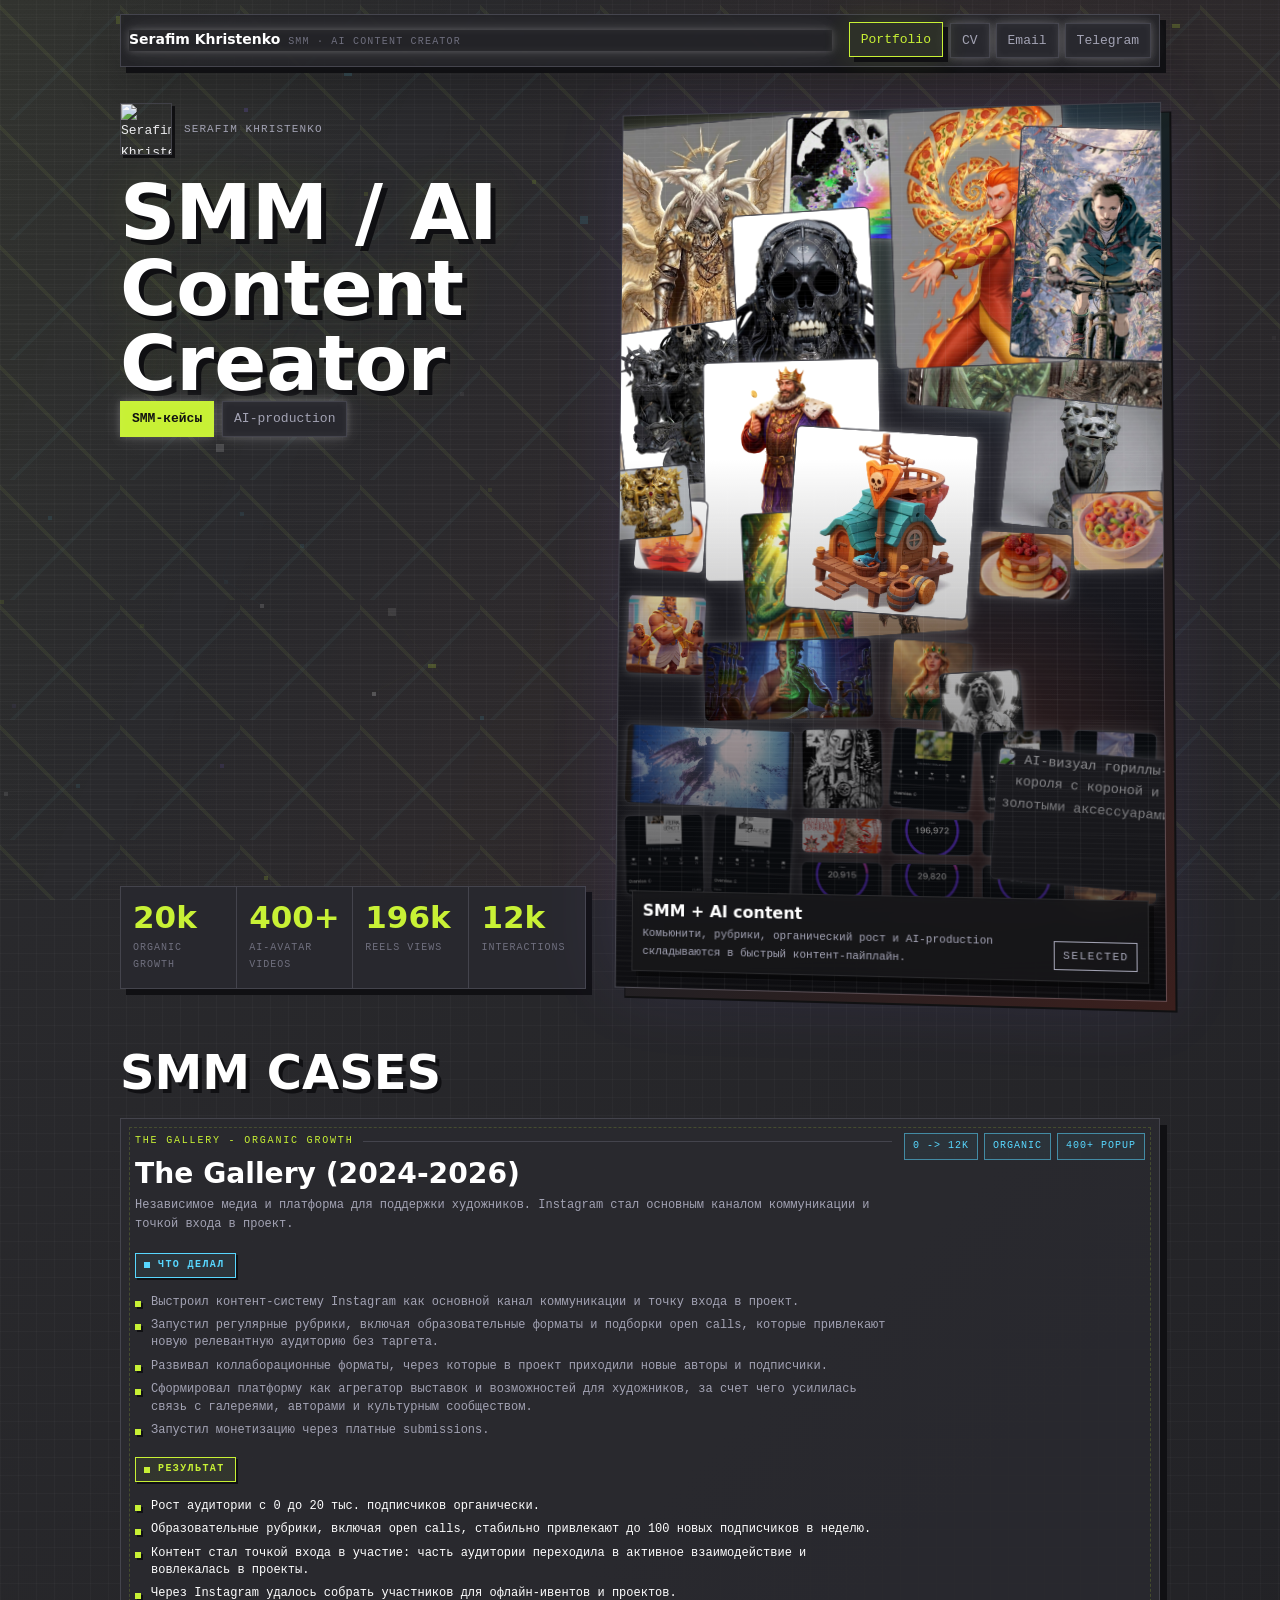
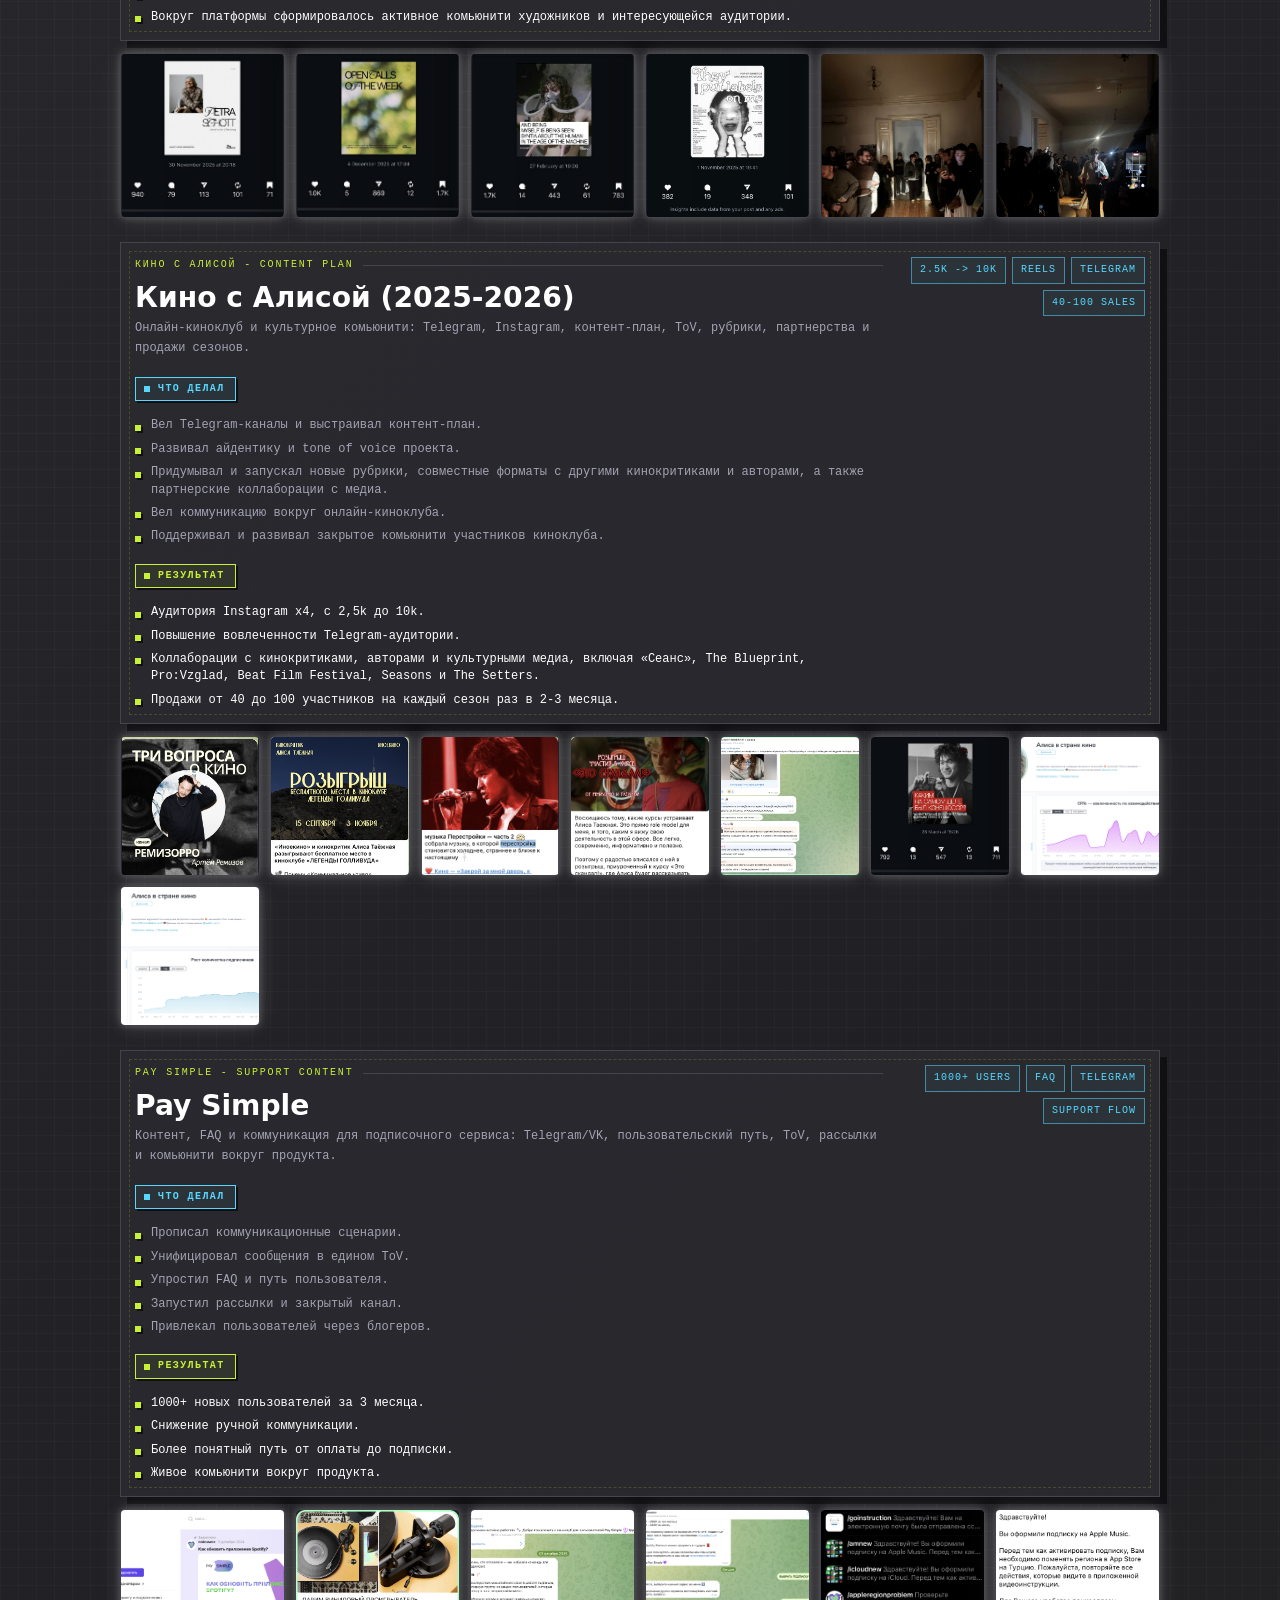
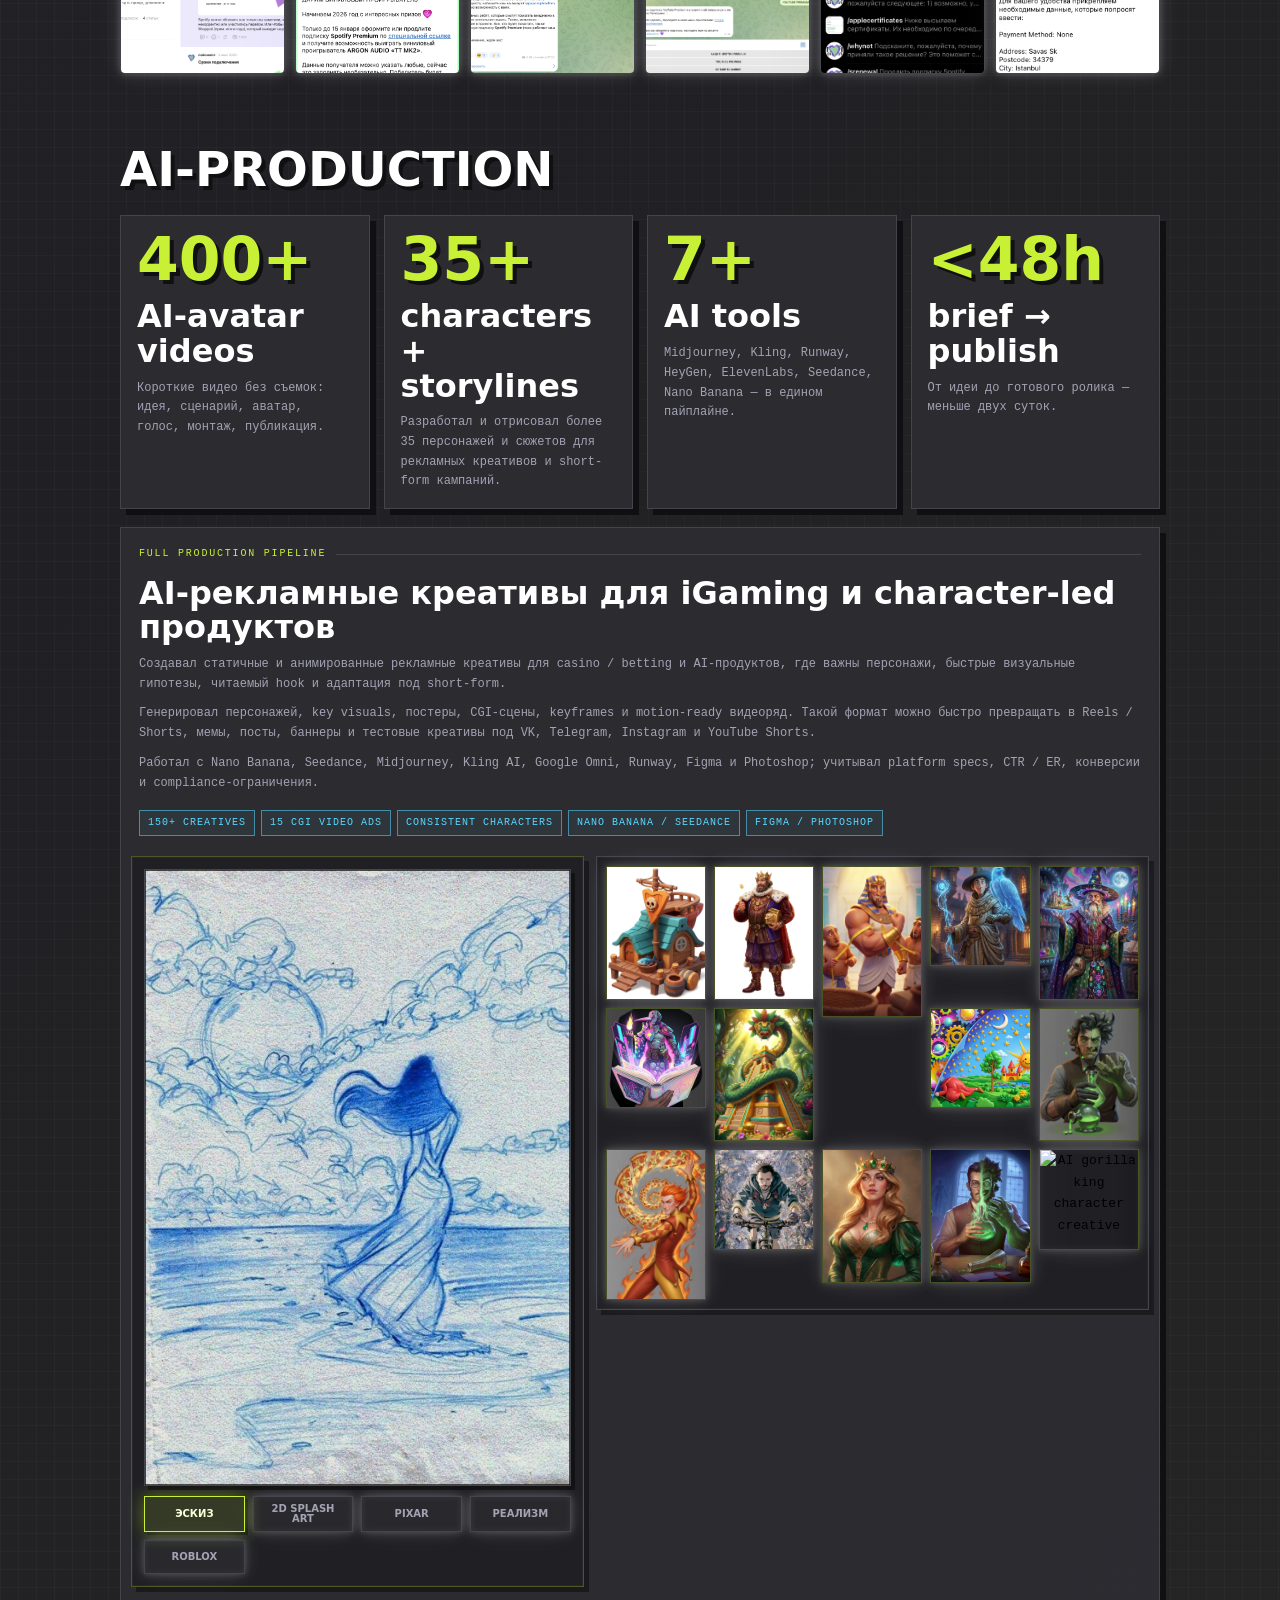
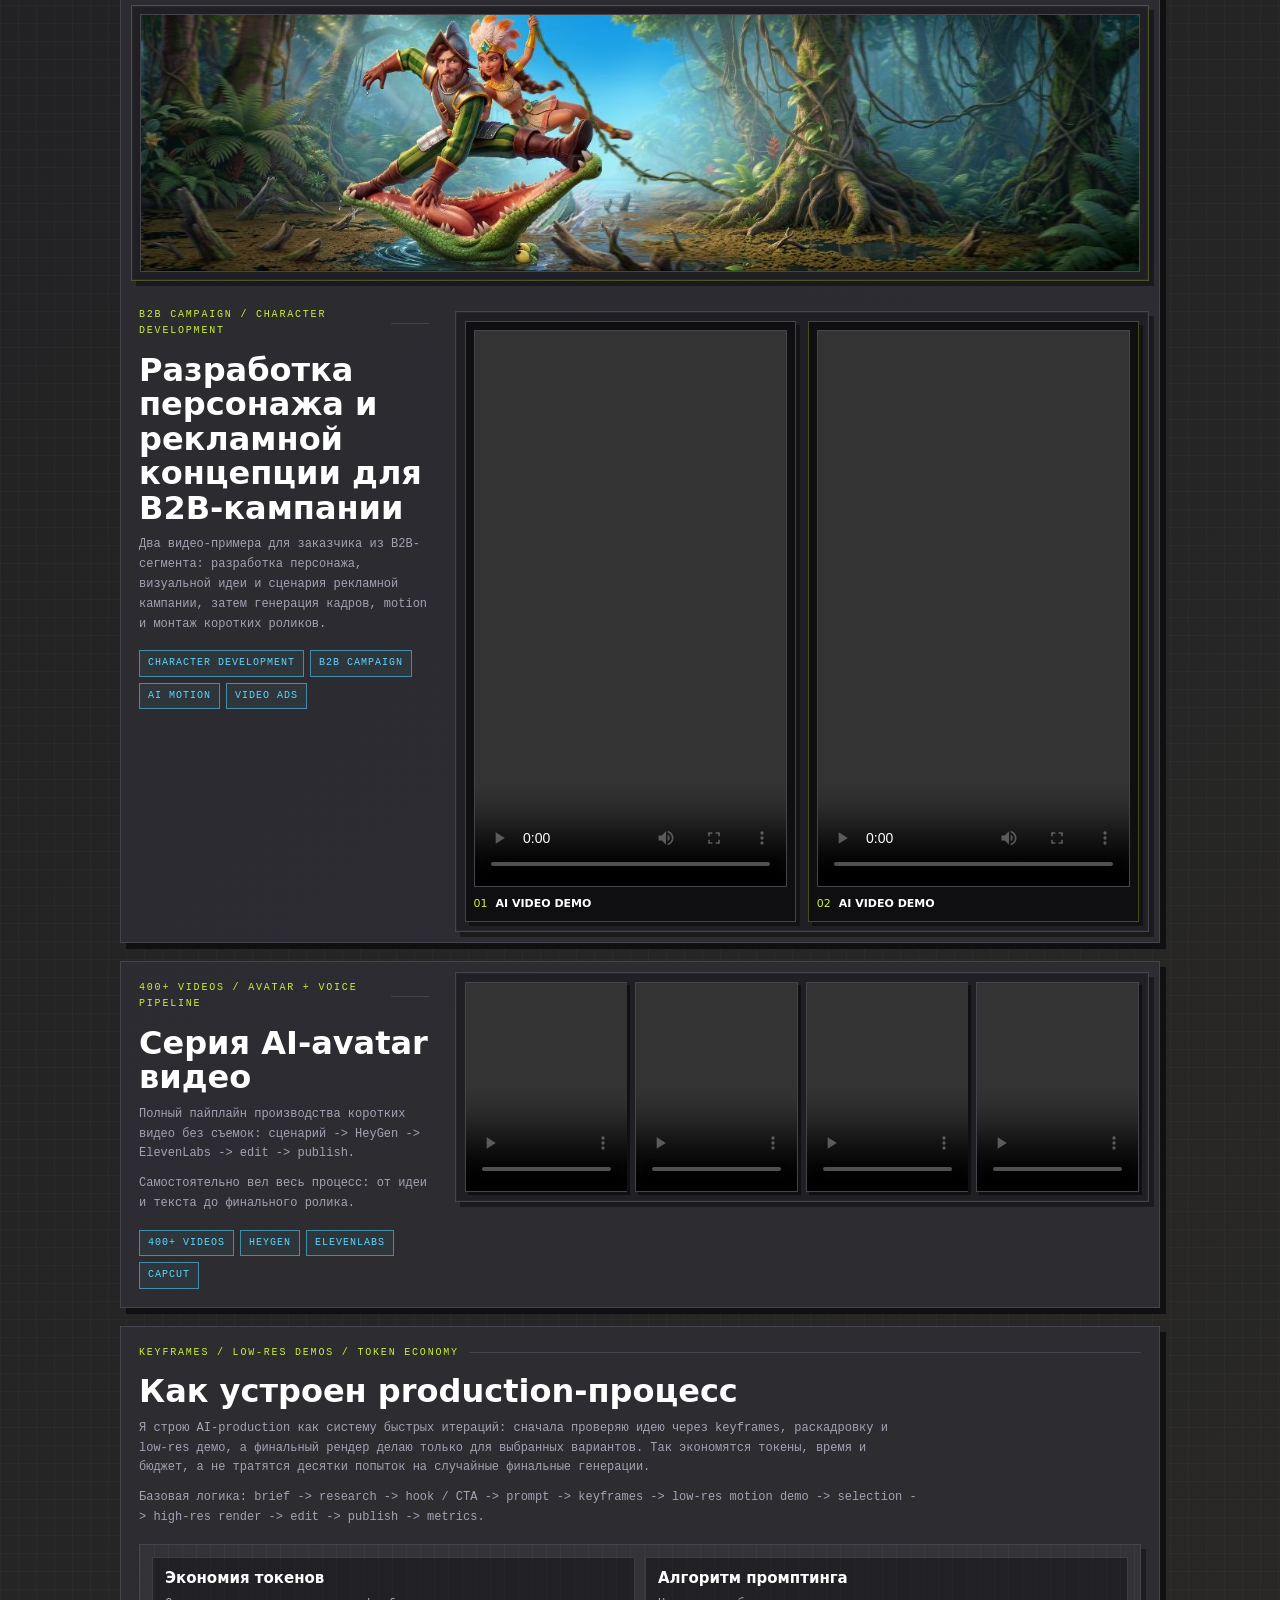
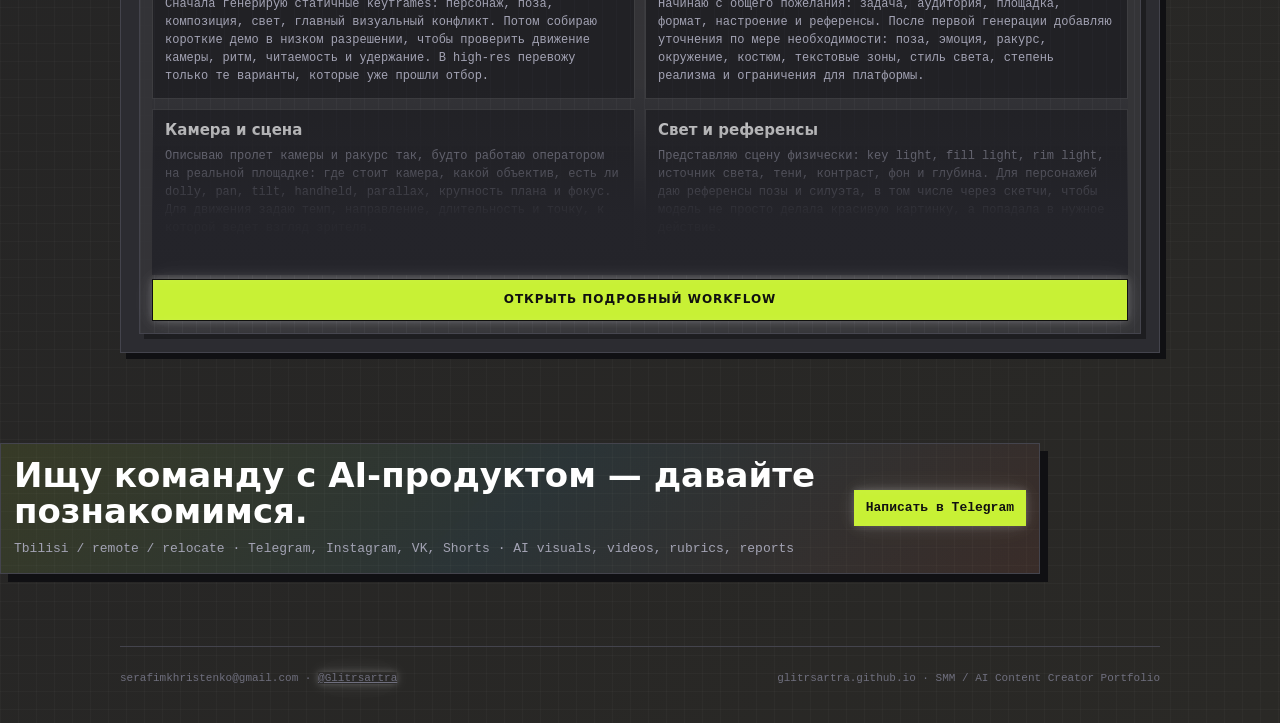
==== 2026-05-23/files-mentioned-by-the-user-index/index.html @ 399cc925 "remove section-note from ai-production header" ====
<!doctype html>
<html lang="ru">
<head>
  <meta charset="utf-8">
  <meta name="viewport" content="width=device-width, initial-scale=1">
  <title>Serafim Khristenko - SMM / AI Content Creator Portfolio</title>
  <link rel="stylesheet" href="styles.css?v=magical-white-glow">
</head>
<body>
  <canvas class="pixel-canvas" aria-hidden="true"></canvas>

  <header class="topbar shell">
    <a class="brand" href="index.html?fresh=ai-creative-gallery" aria-label="Serafim portfolio">
<span class="brand-text">
        <span class="brand-name">Serafim Khristenko</span>
        <span class="brand-role">SMM · AI content creator</span>
      </span>
    </a>
    <nav class="nav" aria-label="Primary navigation">
      <a class="active" href="index.html?fresh=ai-creative-gallery">Portfolio</a>
      <a href="cv.html?fresh=ai-creative-gallery">CV</a>
      <a href="mailto:serafimkhristenko@gmail.com">Email</a>
      <a href="https://t.me/Glitrsartra">Telegram</a>
    </nav>
  </header>

  <main>
    <section class="hero shell">
      <div class="hero-copy">
        <div>
          <div class="hero-profile">
            <img class="hero-profile-photo" src="assets/profile_photo_main.jpg" alt="Serafim Khristenko">
            <span class="hero-profile-name">Serafim Khristenko</span>
          </div>
          <h1>SMM / AI Content Creator</h1>
          <div class="hero-actions">
            <a class="pixel-button primary" href="#cases">SMM-кейсы</a>
            <a class="pixel-button" href="#ai-production">AI-production</a>
          </div>
        </div>
        <div class="metrics" aria-label="Portfolio metrics">
          <div class="metric">
            <span class="metric-value">20k</span>
            <span class="metric-label">organic growth</span>
          </div>
          <div class="metric">
            <span class="metric-value">400+</span>
            <span class="metric-label">AI-avatar videos</span>
          </div>
          <div class="metric">
            <span class="metric-value">196k</span>
            <span class="metric-label">Reels views</span>
          </div>
          <div class="metric">
            <span class="metric-value">12k</span>
            <span class="metric-label">interactions</span>
          </div>
        </div>
      </div>

      <aside class="hero-panel" aria-label="Featured work preview">
        <div class="hero-collage" data-hero-preview aria-label="Коллаж работ, кейсов и метрик">
          <button class="hero-collage-item hero-board-a" type="button" data-gallery-item data-src="assets/board_ai_angel_armor.jpg" data-title="AI visual - winged guardian" data-text="AI-визуал персонажа с объемной детализацией, светом и выразительным силуэтом.">
            <img src="assets/board_ai_angel_armor.jpg" alt="AI-визуал с крылатым персонажем в золотой броне">
          </button>
          <button class="hero-collage-item hero-board-b" type="button" data-gallery-item data-src="assets/board_ai_glitch_skull.jpg" data-title="AI visual - glitch skull" data-text="Постерный AI-визуал с glitch-эстетикой и цифровой фактурой.">
            <img src="assets/board_ai_glitch_skull.jpg" alt="AI-постер с черепом и glitch-эффектом">
          </button>
          <button class="hero-collage-item hero-board-c" type="button" data-gallery-item data-src="assets/board_ai_pizza_jester.jpg" data-title="AI visual - pizza jester" data-text="Персонажный AI-креатив для развлекательного и рекламного формата.">
            <img src="assets/board_ai_pizza_jester.jpg" alt="AI-визуал с шутом и пиццей">
          </button>
          <button class="hero-collage-item hero-board-d" type="button" data-gallery-item data-src="assets/board_ai_bike_city.jpg" data-title="AI visual - anime rider" data-text="Динамичный character visual для короткого контента и промо-обложек.">
            <img src="assets/board_ai_bike_city.jpg" alt="AI-визуал с велосипедистом над городом">
          </button>
          <button class="hero-collage-item hero-board-e" type="button" data-gallery-item data-src="assets/board_ai_king.jpg" data-title="AI visual - king character" data-text="Игровой персонажный визуал с чистым силуэтом и рекламной читаемостью.">
            <img src="assets/board_ai_king.jpg" alt="AI-визуал короля с сундуком">
          </button>
          <button class="hero-collage-item hero-board-f" type="button" data-gallery-item data-src="assets/board_ai_pirate_house.jpg" data-title="AI visual - 3D game asset" data-text="Объемный AI-ассет в casual-game стилистике для сайта, постера или видео.">
            <img src="assets/board_ai_pirate_house.jpg" alt="AI-визуал пиратского домика в 3D-стиле">
          </button>
          <button class="hero-collage-item hero-board-g" type="button" data-gallery-item data-src="assets/board_ai_serpent_temple.jpg" data-title="AI visual - serpent temple" data-text="Фэнтези-сцена для промо, key visual и атмосферного контента.">
            <img src="assets/board_ai_serpent_temple.jpg" alt="AI-визуал храма со змеем">
          </button>
          <button class="hero-collage-item hero-board-h" type="button" data-gallery-item data-src="assets/board_ai_pharaoh.jpg" data-title="AI visual - pharaoh character" data-text="Яркий персонажный кадр с понятным действием и сторителлингом.">
            <img src="assets/board_ai_pharaoh.jpg" alt="AI-визуал фараона с помощниками">
          </button>
          <button class="hero-collage-item hero-board-i" type="button" data-gallery-item data-src="assets/board_ai_alchemist.jpg" data-title="AI visual - alchemist scene" data-text="Сценический AI-визуал с персонажем, светом и выразительной эмоцией.">
            <img src="assets/board_ai_alchemist.jpg" alt="AI-визуал алхимика в лаборатории">
          </button>
          <button class="hero-collage-item hero-board-j" type="button" data-gallery-item data-src="assets/board_ai_queen.jpg" data-title="AI visual - queen portrait" data-text="Портретный AI-визуал для персонажного контента и промо-материалов.">
            <img src="assets/board_ai_queen.jpg" alt="AI-портрет королевы в зеленом платье">
          </button>
          <button class="hero-collage-item hero-board-k" type="button" data-gallery-item data-src="assets/board_ai_halo_figure.jpg" data-title="AI visual - halo figure" data-text="Черно-белый визуал с сильным контрастом, свечением и цифровой фактурой.">
            <img src="assets/board_ai_halo_figure.jpg" alt="Черно-белый AI-визуал фигуры с сияющим кругом">
          </button>
          <button class="hero-collage-item hero-board-l" type="button" data-gallery-item data-src="assets/board_ai_sky_angel.jpg" data-title="AI visual - sky angel" data-text="Кинематографичный кадр с зерном, небом и эффектом вспышки.">
            <img src="assets/board_ai_sky_angel.jpg" alt="AI-визуал летящей фигуры в небе">
          </button>
          <button class="hero-collage-item hero-board-m" type="button" data-gallery-item data-src="assets/board_ai_thorn_poster.jpg" data-title="AI visual - blackwork poster" data-text="Плакатная графика с контрастной фактурой и жестким визуальным стилем.">
            <img src="assets/board_ai_thorn_poster.jpg" alt="Черно-белый AI-постер с шипами и черепами">
          </button>
          <button class="hero-collage-item hero-board-n" type="button" data-gallery-item data-src="assets/board_metric_open_calls_green.png" data-title="The Gallery - 47k views" data-text="Open calls и образовательные подборки давали органический охват и сохранения.">
            <img src="assets/board_metric_open_calls_green.png" alt="Метрики The Gallery: 47k просмотров">
          </button>
          <button class="hero-collage-item hero-board-o" type="button" data-gallery-item data-src="assets/board_metric_syntia_33k.png" data-title="The Gallery - 33k views" data-text="Интервью и арт-контент собирали органический охват, сохранения и взаимодействия.">
            <img src="assets/board_metric_syntia_33k.png" alt="Метрики The Gallery: 33k просмотров интервью">
          </button>
          <button class="hero-collage-item hero-board-p" type="button" data-gallery-item data-src="assets/board_metric_open_calls_purple.png" data-title="The Gallery - 33k views" data-text="Подборки возможностей для художников работали как регулярный growth-формат.">
            <img src="assets/board_metric_open_calls_purple.png" alt="Метрики The Gallery: 33k просмотров open calls">
          </button>
          <button class="hero-collage-item hero-board-q" type="button" data-gallery-item data-src="assets/board_metric_peira_23k.png" data-title="The Gallery - 23k views" data-text="Artist feature как рубрика для охвата, сохранений и связи с арт-коммьюнити.">
            <img src="assets/board_metric_peira_23k.png" alt="Метрики The Gallery: 23k просмотров artist feature">
          </button>
          <button class="hero-collage-item hero-board-r" type="button" data-gallery-item data-src="assets/board_metric_logan_22k.png" data-title="The Gallery - 22k views" data-text="Регулярные визуальные рубрики поддерживали органический рост и узнаваемость.">
            <img src="assets/board_metric_logan_22k.png" alt="Метрики The Gallery: 22k просмотров artist feature">
          </button>
          <button class="hero-collage-item hero-board-s" type="button" data-gallery-item data-src="assets/board_ai_cyborg_guardian.jpg" data-title="AI visual - cyber guardian" data-text="Темный персонажный AI-визуал с детализацией брони, фактурами металла и сильным силуэтом.">
            <img src="assets/board_ai_cyborg_guardian.jpg" alt="AI-визуал кибернетического персонажа с черепом и черной броней">
          </button>
          <button class="hero-collage-item hero-board-t" type="button" data-gallery-item data-src="assets/board_ai_industrial_cylinder.jpg" data-title="AI visual - industrial reliquary" data-text="Фэнтези-индустриальная сцена с объемной архитектурой и персонажем внутри стеклянной капсулы.">
            <img src="assets/board_ai_industrial_cylinder.jpg" alt="AI-визуал индустриального города и стеклянной капсулы с персонажем">
          </button>
          <button class="hero-collage-item hero-board-u" type="button" data-gallery-item data-src="assets/board_ai_bio_machine.jpg" data-title="AI visual - bio machine" data-text="Сюрреалистичный объект на стыке биомеханики, архитектуры и постапокалиптического мира.">
            <img src="assets/board_ai_bio_machine.jpg" alt="AI-визуал биомеханического объекта на фоне города">
          </button>
          <button class="hero-collage-item hero-board-v" type="button" data-gallery-item data-src="assets/board_ai_mask_totem.jpg" data-title="AI visual - mask totem" data-text="Концепт-арт объекта с масками, механическими деталями и читаемым серым силуэтом.">
            <img src="assets/board_ai_mask_totem.jpg" alt="AI-визуал механического тотема с несколькими масками">
          </button>
          <button class="hero-collage-item hero-board-w" type="button" data-gallery-item data-src="assets/board_ai_skull_closeup.jpg" data-title="AI visual - black skull detail" data-text="Крупный портретный фрагмент для character design, key visual и промо-материалов.">
            <img src="assets/board_ai_skull_closeup.jpg" alt="Крупный AI-визуал черного механического черепа">
          </button>
          <button class="hero-collage-item hero-board-x" type="button" data-gallery-item data-src="assets/board_ai_transparent_apple.jpg" data-title="AI visual - transparent product" data-text="Глянцевый product visual с прозрачным материалом, отражениями и чистым белым фоном.">
            <img src="assets/board_ai_transparent_apple.jpg" alt="AI-визуал прозрачного оранжевого яблока">
          </button>
          <button class="hero-collage-item hero-board-y" type="button" data-gallery-item data-src="assets/board_ai_glossy_pancakes.jpg" data-title="AI visual - glossy breakfast" data-text="Food/product AI-визуал с мягким светом, глянцевой фактурой и рекламной подачей.">
            <img src="assets/board_ai_glossy_pancakes.jpg" alt="AI-визуал панкейков с ягодами и сиропом">
          </button>
          <button class="hero-collage-item hero-board-z" type="button" data-gallery-item data-src="assets/board_ai_cereal_bowl.jpg" data-title="AI visual - colorful cereal" data-text="Яркий food visual для легкого, дружелюбного контента и визуальных тестов.">
            <img src="assets/board_ai_cereal_bowl.jpg" alt="AI-визуал миски с разноцветными хлопьями">
          </button>
          <button class="hero-collage-item hero-board-aa" type="button" data-gallery-item data-src="assets/board_ai_gold_skeleton.jpg" data-title="AI visual - golden skeleton" data-text="Барочный персонажный визуал с золотой броней, украшениями и симметричной композицией.">
            <img src="assets/board_ai_gold_skeleton.jpg" alt="AI-визуал золотого скелета в богато украшенной броне">
          </button>
          <button class="hero-collage-item hero-board-ab" type="button" data-gallery-item data-src="assets/ai_creative_14_gorilla_king.jpg" data-title="AI creative - gorilla king" data-text="Персонажный AI-визуал для игровой рекламы: выразительный силуэт, корона, аксессуары и чистый светлый фон.">
            <img src="assets/ai_creative_14_gorilla_king.jpg" alt="AI-визуал гориллы-короля с короной и золотыми аксессуарами">
          </button>
          <button class="hero-collage-item hero-board-ac" type="button" data-gallery-item data-src="assets/board_event_kayf_tusovka.jpg" data-title="Event poster - Кайф тусовка" data-text="Афиша благотворительного мероприятия: коллаж, типографика, яркий визуальный стиль.">
            <img src="assets/board_event_kayf_tusovka.jpg" alt="Постер Кайф Тусовка — благотворительное мероприятие">
          </button>
          <button class="hero-collage-item hero-board-ad" type="button" data-gallery-item data-src="assets/board_metric_196k_views.jpg" data-title="Метрики — 196k views" data-text="196k просмотров одного Reels: 96% охват вне подписчиков, органический вирусный рост.">
            <img src="assets/board_metric_196k_views.jpg" alt="Instagram метрики: 196 972 просмотра">
          </button>
          <button class="hero-collage-item hero-board-ae" type="button" data-gallery-item data-src="assets/board_metric_12k_interactions.jpg" data-title="Метрики — 12k interactions" data-text="12k взаимодействий с контентом: лайки, сохранения, репосты и комментарии.">
            <img src="assets/board_metric_12k_interactions.jpg" alt="Instagram метрики: 12 362 взаимодействия">
          </button>
          <button class="hero-collage-item hero-board-af" type="button" data-gallery-item data-src="assets/board_metric_21k_views.jpg" data-title="Метрики — 21k views" data-text="21k просмотров Reels с высокой долей охвата среди не-подписчиков.">
            <img src="assets/board_metric_21k_views.jpg" alt="Instagram метрики: 21 166 просмотров">
          </button>
          <button class="hero-collage-item hero-board-ag" type="button" data-gallery-item data-src="assets/board_metric_20k_views.jpg" data-title="Метрики — 20k views" data-text="20k просмотров Reels с органическим распространением через нон-фолловеров.">
            <img src="assets/board_metric_20k_views.jpg" alt="Instagram метрики: 20 915 просмотров">
          </button>
          <button class="hero-collage-item hero-board-ah" type="button" data-gallery-item data-src="assets/board_metric_29k_views.jpg" data-title="Метрики — 29k views" data-text="29k просмотров Reels: стабильный органический охват в нише.">
            <img src="assets/board_metric_29k_views.jpg" alt="Instagram метрики: 29 820 просмотров">
          </button>
          <button class="hero-collage-item hero-board-ai" type="button" data-gallery-item data-src="assets/board_ai_roblox_sunset.png" data-title="AI visual - Roblox sunset" data-text="Style variant: тот же кадр в Roblox-эстетике — демонстрация управления стилем через промпт.">
            <img src="assets/board_ai_roblox_sunset.png" alt="AI-визуал в стиле Roblox: девушка на закате у моря">
          </button>
          <button class="hero-collage-item hero-board-aj" type="button" data-gallery-item data-src="assets/board_ai_sunset_realism.png" data-title="AI visual - sunset realism" data-text="Кинематографичный реалистичный вариант того же кадра: свет, ткань, атмосфера заката.">
            <img src="assets/board_ai_sunset_realism.png" alt="AI-визуал реалистичный: девушка в платье на закате у моря">
          </button>
        </div>
        <div class="hero-label">
          <div>
            <strong data-hero-title>SMM + AI content</strong>
            <span data-hero-text>Комьюнити, рубрики, органический рост и AI-production складываются в быстрый контент-пайплайн.</span>
          </div>
          <span class="hero-stamp">selected</span>
        </div>
      </aside>
    </section>

    <section class="section shell thumbnail-showcase" id="cases">
      <div class="section-head">
        <div>
          <h2>SMM CASES</h2>
        </div>
      </div>

      <div class="case-list">
        <article class="case-card">
          <div class="case-copy">
            <div>
              <div class="section-kicker">The Gallery - organic growth</div>
              <h3>The Gallery (2024-2026)</h3>
              <p>Независимое медиа и платформа для поддержки художников. Instagram стал основным каналом коммуникации и точкой входа в проект.</p>
              <div class="case-label case-label--what">Что делал</div>
              <ul class="case-points">
                <li>Выстроил контент-систему Instagram как основной канал коммуникации и точку входа в проект.</li>
                <li>Запустил регулярные рубрики, включая образовательные форматы и подборки open calls, которые привлекают новую релевантную аудиторию без таргета.</li>
                <li>Развивал коллаборационные форматы, через которые в проект приходили новые авторы и подписчики.</li>
                <li>Сформировал платформу как агрегатор выставок и возможностей для художников, за счет чего усилилась связь с галереями, авторами и культурным сообществом.</li>
                <li>Запустил монетизацию через платные submissions.</li>
              </ul>
              <div class="case-label case-label--result">Результат</div>
              <ul class="case-points">
                <li class="case-result">Рост аудитории с 0 до 20 тыс. подписчиков органически.</li>
                <li class="case-result">Образовательные рубрики, включая open calls, стабильно привлекают до 100 новых подписчиков в неделю.</li>
                <li class="case-result">Контент стал точкой входа в участие: часть аудитории переходила в активное взаимодействие и вовлекалась в проекты.</li>
                <li class="case-result">Через Instagram удалось собрать участников для офлайн-ивентов и проектов.</li>
                <li class="case-result">Вокруг платформы сформировалось активное комьюнити художников и интересующейся аудитории.</li>
              </ul>
            </div>
            <div class="chip-row">
              <span class="chip">0 -> 12k</span>
              <span class="chip">organic</span>
              <span class="chip">400+ popup</span>
            </div>
          </div>
          <div class="case-gallery" aria-label="The Gallery screenshots">
            <button class="gallery-shot" type="button" data-gallery-item data-src="assets/gallery_artist_post_metrics.png" data-title="The Gallery - artist feature" data-text="Регулярные публикации об авторах и художниках собирали охваты и вовлечение вокруг платформы.">
              <img src="assets/gallery_artist_post_metrics.png" alt="The Gallery пост об авторе и метрики">
            </button>
            <button class="gallery-shot" type="button" data-gallery-item data-src="assets/gallery_open_calls_metrics.png" data-title="The Gallery - open calls" data-text="Подборки open calls стабильно приводили релевантную аудиторию художников и кураторов.">
              <img src="assets/gallery_open_calls_metrics.png" alt="The Gallery open calls и метрики">
            </button>
            <button class="gallery-shot" type="button" data-gallery-item data-src="assets/gallery_interview_metrics.png" data-title="The Gallery - interview format" data-text="Интервью и авторские форматы работали как репостный контент и расширяли органический охват.">
              <img src="assets/gallery_interview_metrics.png" alt="The Gallery интервью и метрики">
            </button>
            <button class="gallery-shot" type="button" data-gallery-item data-src="assets/gallery_popup_metrics.png" data-title="The Gallery - pop-up metrics" data-text="Контент и комьюнити помогли собрать аудиторию на поп-ап и превратить онлайн-интерес в офлайн-посещение.">
              <img src="assets/gallery_popup_metrics.png" alt="The Gallery поп-ап и метрики">
            </button>
            <button class="gallery-shot" type="button" data-gallery-item data-src="assets/gallery_popup_photo_01.png" data-title="The Gallery - pop-up community" data-text="Офлайн-комьюнити в Тбилиси и Европе: более 400 человек на поп-апе в ноябре 2025.">
              <img src="assets/gallery_popup_photo_01.png" alt="The Gallery посетители поп-апа">
            </button>
            <button class="gallery-shot" type="button" data-gallery-item data-src="assets/gallery_popup_photo_02.png" data-title="The Gallery - event photo" data-text="Фото с события: аудитория, собранная вокруг медиа и платформы, пришла в физическое пространство.">
              <img src="assets/gallery_popup_photo_02.png" alt="The Gallery офлайн-событие">
            </button>
          </div>
        </article>

        <article class="case-card">
          <div class="case-copy">
            <div>
              <div class="section-kicker">Кино с Алисой - content plan</div>
              <h3>Кино с Алисой (2025-2026)</h3>
              <p>Онлайн-киноклуб и культурное комьюнити: Telegram, Instagram, контент-план, ToV, рубрики, партнерства и продажи сезонов.</p>
              <div class="case-label case-label--what">Что делал</div>
              <ul class="case-points">
                <li>Вел Telegram-каналы и выстраивал контент-план.</li>
                <li>Развивал айдентику и tone of voice проекта.</li>
                <li>Придумывал и запускал новые рубрики, совместные форматы с другими кинокритиками и авторами, а также партнерские коллаборации с медиа.</li>
                <li>Вел коммуникацию вокруг онлайн-киноклуба.</li>
                <li>Поддерживал и развивал закрытое комьюнити участников киноклуба.</li>
              </ul>
              <div class="case-label case-label--result">Результат</div>
              <ul class="case-points">
                <li class="case-result">Аудитория Instagram x4, с 2,5k до 10k.</li>
                <li class="case-result">Повышение вовлеченности Telegram-аудитории.</li>
                <li class="case-result">Коллаборации с кинокритиками, авторами и культурными медиа, включая «Сеанс», The Blueprint, Pro:Vzglad, Beat Film Festival, Seasons и The Setters.</li>
                <li class="case-result">Продажи от 40 до 100 участников на каждый сезон раз в 2-3 месяца.</li>
              </ul>
            </div>
            <div class="chip-row">
              <span class="chip">2.5k -> 10k</span>
              <span class="chip">Reels</span>
              <span class="chip">Telegram</span>
              <span class="chip">40-100 sales</span>
            </div>
          </div>
          <div class="case-gallery kino-gallery" aria-label="Кино с Алисой screenshots">
            <button class="gallery-shot" type="button" data-gallery-item data-src="assets/kino_guest_remizorro.png" data-title="Гостевая рубрика" data-text="Гостевая рубрика для кинокритиков и авторов релевантных Telegram-каналов помогала приводить новых подписчиков.">
              <img src="assets/kino_guest_remizorro.png" alt="Кино с Алисой гостевая рубрика">
            </button>
            <button class="gallery-shot" type="button" data-gallery-item data-src="assets/kino_giveaway_hollywood.png" data-title="Партнерский розыгрыш" data-text="Розыгрыши с партнерами приводили новую аудиторию и подводили ее к киноклубу.">
              <img src="assets/kino_giveaway_hollywood.png" alt="Кино с Алисой партнерский розыгрыш">
            </button>
            <button class="gallery-shot" type="button" data-gallery-item data-src="assets/kino_content_perestroika_music.png" data-title="Посты внутри темы сезона" data-text="В контент-план вошли посты, которые не только анонсировали тему киноклуба, но и продолжали ее между продажами сезонов.">
              <img src="assets/kino_content_perestroika_music.png" alt="Кино с Алисой пост по теме сезона">
            </button>
            <button class="gallery-shot" type="button" data-gallery-item data-src="assets/kino_partner_scandal.png" data-title="Коллаборация с партнерами" data-text="Партнерские форматы соединяли авторов, каналы и культурные медиа вокруг одного события.">
              <img src="assets/kino_partner_scandal.png" alt="Кино с Алисой коллаборация">
            </button>
            <button class="gallery-shot" type="button" data-gallery-item data-src="assets/kino_chat_community.png" data-title="Закрытое комьюнити" data-text="У проекта есть живое комьюнити с чатом, где участники общаются ежедневно и встречаются в реальной жизни.">
              <img src="assets/kino_chat_community.png" alt="Кино с Алисой закрытое комьюнити">
            </button>
            <button class="gallery-shot" type="button" data-gallery-item data-src="assets/kino_reel_metric_01.png" data-title="Reels metrics" data-text="Reels и карусели приводили новую аудиторию и участников киноклуба.">
              <img src="assets/kino_reel_metric_01.png" alt="Кино с Алисой метрики Reels">
            </button>
            <button class="gallery-shot" type="button" data-gallery-item data-src="assets/kino_tg_er.png" data-title="Telegram ER" data-text="Вовлеченность Telegram-аудитории поддерживалась рубриками, ToV и регулярной коммуникацией.">
              <img src="assets/kino_tg_er.png" alt="Кино с Алисой ER Telegram">
            </button>
            <button class="gallery-shot" type="button" data-gallery-item data-src="assets/kino_tg_growth.png" data-title="Telegram growth" data-text="Рост аудитории и стабильная динамика канала вокруг киноклуба.">
              <img src="assets/kino_tg_growth.png" alt="Кино с Алисой рост Telegram">
            </button>
          </div>
        </article>

        <article class="case-card">
          <div class="case-copy">
            <div>
              <div class="section-kicker">Pay Simple - support content</div>
              <h3>Pay Simple</h3>
              <p>Контент, FAQ и коммуникация для подписочного сервиса: Telegram/VK, пользовательский путь, ToV, рассылки и комьюнити вокруг продукта.</p>
              <div class="case-label case-label--what">Что делал</div>
              <ul class="case-points">
                <li>Прописал коммуникационные сценарии.</li>
                <li>Унифицировал сообщения в едином ToV.</li>
                <li>Упростил FAQ и путь пользователя.</li>
                <li>Запустил рассылки и закрытый канал.</li>
                <li>Привлекал пользователей через блогеров.</li>
              </ul>
              <div class="case-label case-label--result">Результат</div>
              <ul class="case-points">
                <li class="case-result">1000+ новых пользователей за 3 месяца.</li>
                <li class="case-result">Снижение ручной коммуникации.</li>
                <li class="case-result">Более понятный путь от оплаты до подписки.</li>
                <li class="case-result">Живое комьюнити вокруг продукта.</li>
              </ul>
            </div>
            <div class="chip-row">
              <span class="chip">1000+ users</span>
              <span class="chip">FAQ</span>
              <span class="chip">Telegram</span>
              <span class="chip">support flow</span>
            </div>
          </div>
          <div class="case-gallery" aria-label="Pay Simple screenshots">
            <button class="gallery-shot" type="button" data-gallery-item data-src="assets/pay_simple_profile.png" data-title="Pay Simple - канал и Teletype" data-text="Создал понятный Teletype и контентную точку входа для FAQ, инструкций и пользовательского пути.">
              <img src="assets/pay_simple_profile.png" alt="Pay Simple профиль и Teletype">
            </button>
            <button class="gallery-shot" type="button" data-gallery-item data-src="assets/pay_simple_giveaway.png" data-title="Pay Simple - промо-механики" data-text="Писал промо-посты, розыгрыши и объясняющие тексты вокруг подписочного сервиса.">
              <img src="assets/pay_simple_giveaway.png" alt="Pay Simple промо-пост">
            </button>
            <button class="gallery-shot" type="button" data-gallery-item data-src="assets/pay_simple_community.png" data-title="Pay Simple - комьюнити" data-text="Сделал и развил чат-комьюнити, которое помогало пользователям и снижало нагрузку на ручную коммуникацию.">
              <img src="assets/pay_simple_community.png" alt="Pay Simple Telegram-комьюнити">
            </button>
            <button class="gallery-shot" type="button" data-gallery-item data-src="assets/pay_simple_bot_flow.png" data-title="Pay Simple - bot flow" data-text="Путь пользователя стал понятнее за счет сценариев, кнопок и инструкций внутри Telegram.">
              <img src="assets/pay_simple_bot_flow.png" alt="Pay Simple бот и пользовательский путь">
            </button>
            <button class="gallery-shot" type="button" data-gallery-item data-src="assets/pay_simple_commands_01.png" data-title="Pay Simple - ready replies" data-text="Готовые сценарии ответов и рассылок помогали выдерживать единый ToV и быстрее отвечать пользователям.">
              <img src="assets/pay_simple_commands_01.png" alt="Pay Simple готовые ответы">
            </button>
            <button class="gallery-shot" type="button" data-gallery-item data-src="assets/pay_simple_instruction.png" data-title="Pay Simple - инструкция" data-text="Писал подробные инструкции простым языком для сложных пользовательских сценариев.">
              <img src="assets/pay_simple_instruction.png" alt="Pay Simple инструкция">
            </button>
          </div>
        </article>
      </div>
    </section>

    <section class="section shell" id="ai-production">
      <div class="section-head">
        <div>
          <h2>AI-PRODUCTION</h2>
        </div>

      </div>

      <div class="production-stack">
        <div class="production-overview">
          <div class="production-stat">
            <span>400+</span>
            <strong>AI-avatar videos</strong>
            <p>Короткие видео без съемок: идея, сценарий, аватар, голос, монтаж, публикация.</p>
          </div>
          <div class="production-stat">
            <span>35+</span>
            <strong>characters + storylines</strong>
            <p>Разработал и отрисовал более 35 персонажей и сюжетов для рекламных креативов и short-form кампаний.</p>
          </div>
          <div class="production-stat">
            <span>7+</span>
            <strong>AI tools</strong>
            <p>Midjourney, Kling, Runway, HeyGen, ElevenLabs, Seedance, Nano Banana — в едином пайплайне.</p>
          </div>
          <div class="production-stat">
            <span>&lt;48h</span>
            <strong>brief → publish</strong>
            <p>От идеи до готового ролика — меньше двух суток.</p>
          </div>
        </div>

        <article class="production-panel creative-production-panel">
          <div class="production-copy">
            <div class="section-kicker">full production pipeline</div>
            <h3>AI-рекламные креативы для iGaming и character-led продуктов</h3>
            <p>Создавал статичные и анимированные рекламные креативы для casino / betting и AI-продуктов, где важны персонажи, быстрые визуальные гипотезы, читаемый hook и адаптация под short-form.</p>
            <p>Генерировал персонажей, key visuals, постеры, CGI-сцены, keyframes и motion-ready видеоряд. Такой формат можно быстро превращать в Reels / Shorts, мемы, посты, баннеры и тестовые креативы под VK, Telegram, Instagram и YouTube Shorts.</p>
            <p>Работал с Nano Banana, Seedance, Midjourney, Kling AI, Google Omni, Runway, Figma и Photoshop; учитывал platform specs, CTR / ER, конверсии и compliance-ограничения.</p>
            <div class="chip-row">
              <span class="chip">150+ creatives</span>
              <span class="chip">15 CGI video ads</span>
              <span class="chip">consistent characters</span>
              <span class="chip">Nano Banana / Seedance</span>
              <span class="chip">Figma / Photoshop</span>
            </div>
          </div>
          <div class="production-media-stack">
            <div class="style-slider" data-style-slider aria-label="Один персонаж в разных визуальных стилях">
              <div class="style-slider-frame">
                <img src="assets/style_variant_sketch.png" alt="Эскиз персонажа у моря" data-style-slider-image>
              </div>
              <div class="style-slider-controls" aria-label="Варианты стиля персонажа">
                <button class="style-slider-control is-active" type="button" data-style-src="assets/style_variant_sketch.png" data-style-alt="Эскиз персонажа у моря">Эскиз</button>
                <button class="style-slider-control" type="button" data-style-src="assets/style_variant_2d_splash.png" data-style-alt="Персонаж в стиле 2D splash art">2D splash art</button>
                <button class="style-slider-control" type="button" data-style-src="assets/style_variant_pixar.png" data-style-alt="Персонаж в Pixar-стиле">Pixar</button>
                <button class="style-slider-control" type="button" data-style-src="assets/style_variant_realism.png" data-style-alt="Персонаж в реалистичном стиле">Реализм</button>
                <button class="style-slider-control" type="button" data-style-src="assets/style_variant_roblox.png" data-style-alt="Персонаж в Roblox-стиле">Roblox</button>
              </div>
            </div>
            <div class="production-visual ai-creative-gallery" aria-label="AI creative gallery">
              <button class="gallery-shot ai-creative-shot" type="button" data-gallery-item data-src="assets/ai_creative_01_pirate_house.jpg" data-title="AI creative - 3D game asset" data-text="Объемный AI-креатив в casual-game стилистике: объект, понятный силуэт, чистый фон и готовность к анимации.">
                <img src="assets/ai_creative_01_pirate_house.jpg" alt="AI 3D pirate house creative" loading="lazy">
              </button>
              <button class="gallery-shot ai-creative-shot" type="button" data-gallery-item data-src="assets/ai_creative_02_king.jpg" data-title="AI creative - king character" data-text="Персонажный визуал с рекламной читаемостью, костюмом, жестом и чистым контуром.">
                <img src="assets/ai_creative_02_king.jpg" alt="AI king character creative" loading="lazy">
              </button>
              <button class="gallery-shot ai-creative-shot" type="button" data-gallery-item data-src="assets/ai_creative_03_pharaoh.jpg" data-title="AI creative - pharaoh scene" data-text="Коммерческий character visual: персонаж, действие, эмоция и понятная сцена для короткого ролика.">
                <img src="assets/ai_creative_03_pharaoh.jpg" alt="AI pharaoh character scene" loading="lazy">
              </button>
              <button class="gallery-shot ai-creative-shot" type="button" data-gallery-item data-src="assets/ai_creative_04_wizard_bird.jpg" data-title="AI creative - wizard character" data-text="Фэнтези-персонаж с магическим prop, светом, окружением и акцентом на образ.">
                <img src="assets/ai_creative_04_wizard_bird.jpg" alt="AI wizard character with glowing bird" loading="lazy">
              </button>
              <button class="gallery-shot ai-creative-shot" type="button" data-gallery-item data-src="assets/ai_creative_05_wizard.jpg" data-title="AI creative - fantasy poster" data-text="Постерный AI-визуал с насыщенной детализацией, реквизитом и ярким персонажем.">
                <img src="assets/ai_creative_05_wizard.jpg" alt="AI fantasy wizard poster" loading="lazy">
              </button>
              <button class="gallery-shot ai-creative-shot" type="button" data-gallery-item data-src="assets/ai_creative_06_neon_story.jpg" data-title="AI creative - neon story visual" data-text="Неоновый character visual с книгой, эффектами и игровым промо-настроением.">
                <img src="assets/ai_creative_06_neon_story.jpg" alt="AI neon story character creative" loading="lazy">
              </button>
              <button class="gallery-shot ai-creative-shot" type="button" data-gallery-item data-src="assets/ai_creative_07_serpent_temple.jpg" data-title="AI creative - serpent temple" data-text="Key visual для фэнтези-сеттинга: змея, храм, солнечный свет и вертикальная композиция.">
                <img src="assets/ai_creative_07_serpent_temple.jpg" alt="AI serpent temple key visual" loading="lazy">
              </button>
              <button class="gallery-shot ai-creative-shot" type="button" data-gallery-item data-src="assets/ai_creative_08_day_night_scene.jpg" data-title="AI creative - day and night scene" data-text="Объемная сцена с контрастом миров, яркой цветовой системой и материалами для motion.">
                <img src="assets/ai_creative_08_day_night_scene.jpg" alt="AI colorful day and night scene" loading="lazy">
              </button>
              <button class="gallery-shot ai-creative-shot" type="button" data-gallery-item data-src="assets/ai_creative_09_alchemist_character.jpg" data-title="AI creative - alchemist character" data-text="Персонажный визуал с эмоцией, предметом действия и зеленым световым акцентом.">
                <img src="assets/ai_creative_09_alchemist_character.jpg" alt="AI alchemist character creative" loading="lazy">
              </button>
              <button class="gallery-shot ai-creative-shot" type="button" data-gallery-item data-src="assets/ai_creative_10_pizza_jester.jpg" data-title="AI creative - pizza jester" data-text="Развлекательный персонажный креатив с динамикой, движением и понятным объектом внимания.">
                <img src="assets/ai_creative_10_pizza_jester.jpg" alt="AI pizza jester character creative" loading="lazy">
              </button>
              <button class="gallery-shot ai-creative-shot" type="button" data-gallery-item data-src="assets/ai_creative_11_bike_city.jpg" data-title="AI creative - anime rider" data-text="Динамичный кадр для промо и short-form: движение камеры, городской масштаб и герой в центре.">
                <img src="assets/ai_creative_11_bike_city.jpg" alt="AI anime rider over city" loading="lazy">
              </button>
              <button class="gallery-shot ai-creative-shot" type="button" data-gallery-item data-src="assets/ai_creative_12_queen.jpg" data-title="AI creative - queen portrait" data-text="Портретный AI-визуал с контролем света, украшений, цвета и выразительности персонажа.">
                <img src="assets/ai_creative_12_queen.jpg" alt="AI queen portrait creative" loading="lazy">
              </button>
              <button class="gallery-shot ai-creative-shot" type="button" data-gallery-item data-src="assets/ai_creative_13_alchemist_scene.jpg" data-title="AI creative - alchemist scene" data-text="Сценический CGI-кадр с персонажем, светом, лабораторией и пригодностью для продолжения в видео.">
                <img src="assets/ai_creative_13_alchemist_scene.jpg" alt="AI alchemist CGI scene" loading="lazy">
              </button>
              <button class="gallery-shot ai-creative-shot" type="button" data-gallery-item data-src="assets/ai_creative_14_gorilla_king.jpg" data-title="AI creative - gorilla king" data-text="Персонажный AI-визуал для игровой рекламы: выразительный силуэт, корона, аксессуары и чистый светлый фон.">
                <img src="assets/ai_creative_14_gorilla_king.jpg" alt="AI gorilla king character creative" loading="lazy">
              </button>
            </div>
          </div>
          <button class="production-wide-visual" type="button" data-gallery-item data-src="assets/ai_production_wide_jungle.jpg" data-title="B2B campaign - character development" data-text="Широкий key visual для B2B-рекламной кампании: разработка персонажей, динамичной сцены и визуальной концепции, которую можно продолжить в серии коротких AI-видео.">
            <img src="assets/ai_production_wide_jungle.jpg" alt="AI-креатив с персонажами в джунглях" loading="lazy">
          </button>
          <div class="video-demo-section">
            <div class="production-copy">
              <div class="section-kicker">B2B CAMPAIGN / CHARACTER DEVELOPMENT</div>
              <h3>Разработка персонажа и рекламной концепции для B2B-кампании</h3>
              <p>Два видео-примера для заказчика из B2B-сегмента: разработка персонажа, визуальной идеи и сценария рекламной кампании, затем генерация кадров, motion и монтаж коротких роликов.</p>
              <div class="chip-row">
                <span class="chip">character development</span>
                <span class="chip">B2B campaign</span>
                <span class="chip">AI motion</span>
                <span class="chip">video ads</span>
              </div>
            </div>
            <div class="production-visual ai-video-board" aria-label="AI-production video demos">
              <figure class="ai-video-card">
                <video controls playsinline preload="metadata" src="assets/ai_production_demo_01.mp4">
                  Ваш браузер не поддерживает встроенное видео.
                </video>
                <figcaption>
                  <span>01</span>
                  <strong>AI video demo</strong>
                </figcaption>
              </figure>
              <figure class="ai-video-card">
                <video controls playsinline preload="metadata" src="assets/ai_production_demo_02.mp4">
                  Ваш браузер не поддерживает встроенное видео.
                </video>
                <figcaption>
                  <span>02</span>
                  <strong>AI video demo</strong>
                </figcaption>
              </figure>
            </div>
          </div>
        </article>

        <article class="production-panel avatar-production-panel">
          <div class="production-copy">
            <div class="section-kicker">400+ videos / avatar + voice pipeline</div>
            <h3>Серия AI-avatar видео</h3>
            <p>Полный пайплайн производства коротких видео без съемок: сценарий -> HeyGen -> ElevenLabs -> edit -> publish.</p>
            <p>Самостоятельно вел весь процесс: от идеи и текста до финального ролика.</p>
            <div class="chip-row">
              <span class="chip">400+ videos</span>
              <span class="chip">HeyGen</span>
              <span class="chip">ElevenLabs</span>
              <span class="chip">CapCut</span>
            </div>
          </div>
          <div class="production-visual creative-grid avatar-video-placeholders" aria-label="AI avatar video demos">
            <video class="avatar-demo-video" controls playsinline preload="metadata" src="assets/avatar_demo_01.mp4" aria-label="AI avatar demo 01"></video>
            <video class="avatar-demo-video" controls playsinline preload="metadata" src="assets/avatar_demo_02.mp4" aria-label="AI avatar demo 02"></video>
            <video class="avatar-demo-video" controls playsinline preload="metadata" src="assets/avatar_demo_03.mp4" aria-label="AI avatar demo 03"></video>
            <video class="avatar-demo-video" controls playsinline preload="metadata" src="assets/avatar_demo_04.mp4" aria-label="AI avatar demo 04"></video>
          </div>
        </article>

        <article class="production-panel workflow-panel">
          <div class="production-copy">
            <div class="section-kicker">keyframes / low-res demos / token economy</div>
            <h3>Как устроен production-процесс</h3>
            <p class="workflow-lead">Я строю AI-production как систему быстрых итераций: сначала проверяю идею через keyframes, раскадровку и low-res демо, а финальный рендер делаю только для выбранных вариантов. Так экономятся токены, время и бюджет, а не тратятся десятки попыток на случайные финальные генерации.</p>
            <p class="workflow-lead">Базовая логика: brief -> research -> hook / CTA -> prompt -> keyframes -> low-res motion demo -> selection -> high-res render -> edit -> publish -> metrics.</p>

            <div class="workflow-spoiler" data-spoiler>
              <div class="workflow-spoiler-body" data-spoiler-body>
                <div class="workflow-detail-grid">
                  <section class="workflow-detail-card">
                    <h4>Экономия токенов</h4>
                    <p>Сначала генерирую статичные keyframes: персонаж, поза, композиция, свет, главный визуальный конфликт. Потом собираю короткие демо в низком разрешении, чтобы проверить движение камеры, ритм, читаемость и удержание. В high-res перевожу только те варианты, которые уже прошли отбор.</p>
                  </section>
                  <section class="workflow-detail-card">
                    <h4>Алгоритм промптинга</h4>
                    <p>Начинаю с общего пожелания: задача, аудитория, площадка, формат, настроение и референсы. После первой генерации добавляю уточнения по мере необходимости: поза, эмоция, ракурс, окружение, костюм, текстовые зоны, стиль света, степень реализма и ограничения для платформы.</p>
                  </section>
                  <section class="workflow-detail-card">
                    <h4>Камера и сцена</h4>
                    <p>Описываю пролет камеры и ракурс так, будто работаю оператором на реальной площадке: где стоит камера, какой объектив, есть ли dolly, pan, tilt, handheld, parallax, крупность плана и фокус. Для движения задаю темп, направление, длительность и точку, к которой ведет взгляд зрителя.</p>
                  </section>
                  <section class="workflow-detail-card">
                    <h4>Свет и референсы</h4>
                    <p>Представляю сцену физически: key light, fill light, rim light, источник света, тени, контраст, фон и глубина. Для персонажей даю референсы позы и силуэта, в том числе через скетчи, чтобы модель не просто делала красивую картинку, а попадала в нужное действие.</p>
                  </section>
                  <section class="workflow-detail-card">
                    <h4>AI-avatar видео</h4>
                    <p>Для avatar-контента пишу короткий сценарий с хуком, понятной структурой, CTA и ритмом под субтитры. В HeyGen собираю аватар, выражение лица, взгляд и жесты; в ElevenLabs настраиваю голос, интонацию, скорость и паузы; затем синхронизирую, монтирую и адаптирую ролик под Reels / Shorts.</p>
                  </section>
                  <section class="workflow-detail-card">
                    <h4>Финальная сборка</h4>
                    <p>После отбора делаю апскейл, motion, монтаж, титры, цвет, обложку и версии под разные площадки. В работе использую ChatGPT, Nano Banana, Seedance, Midjourney, Kling AI, Google Omni, Runway, HeyGen, ElevenLabs, CapCut, Figma, Photoshop и Google Sheets для отчетов.</p>
                  </section>
                </div>
              </div>
              <button class="workflow-spoiler-toggle" type="button" data-spoiler-toggle aria-expanded="false">Открыть подробный workflow</button>
            </div>
          </div>
        </article>

      </div>
    </section>

    <section class="cta-band shell">
      <div>
        <strong>Ищу команду с AI-продуктом — давайте познакомимся.</strong>
        <span>Tbilisi / remote / relocate · Telegram, Instagram, VK, Shorts · AI visuals, videos, rubrics, reports</span>
      </div>
      <a class="pixel-button primary" href="https://t.me/Glitrsartra">Написать в Telegram</a>
    </section>
  </main>

  <footer class="footer shell">
    <span>serafimkhristenko@gmail.com · <a href="https://t.me/Glitrsartra">@Glitrsartra</a></span>
    <span>glitrsartra.github.io · SMM / AI Content Creator Portfolio</span>
  </footer>

  <div class="lightbox" data-lightbox>
    <div class="lightbox-panel" role="dialog" aria-modal="true" aria-label="Selected portfolio work">
      <button class="lightbox-close" type="button" data-close-lightbox aria-label="Close">X</button>
      <div class="lightbox-image">
        <img class="lightbox-photo" src="" alt="" data-lightbox-photo hidden>
        <div class="lightbox-placeholder" data-lightbox-image aria-hidden="true"></div>
      </div>
      <div class="lightbox-meta">
        <div class="section-kicker">Selected</div>
        <h3 data-lightbox-title></h3>
        <p data-lightbox-text></p>
      </div>
    </div>
  </div>

  <script src="portfolio.js?v=ai-creative-gallery"></script>
</body>
</html>
---- 2026-05-23/files-mentioned-by-the-user-index/styles.css ----
:root {
  --bg: #262629;
  --bg-deep: #17171a;
  --surface: #303035;
  --surface-2: #28282e;
  --surface-3: #202024;
  --line: #44444d;
  --line-soft: rgba(255, 255, 255, 0.09);
  --text: #ededf1;
  --muted: #a3a3b4;
  --quiet: #6f6f7e;
  --acid: #c8f135;
  --violet: #8a6dff;
  --coral: #ff654a;
  --cyan: #58d7ff;
  --amber: #ffd166;
  --shadow: #101013;
  --cursor-pixel: url("assets/cursor-user-stretched.png") 1 1, auto;
  --cursor-pixel-active: url("assets/cursor-user-stretched-active.png?v=green-hover") 4 5, pointer;
}

* {
  box-sizing: border-box;
}

html {
  scroll-behavior: smooth;
  cursor: var(--cursor-pixel);
}

body {
  margin: 0;
  min-height: 100vh;
  background:
    linear-gradient(90deg, rgba(255, 255, 255, 0.025) 1px, transparent 1px) 0 0 / 18px 18px,
    linear-gradient(0deg, rgba(255, 255, 255, 0.022) 1px, transparent 1px) 0 0 / 18px 18px,
    linear-gradient(135deg, #2c2c2f 0%, #202024 44%, #2a2926 100%);
  color: var(--text);
  font-family: "DM Mono", "SFMono-Regular", Consolas, monospace;
  font-size: 14px;
  line-height: 1.65;
  overflow-x: hidden;
  cursor: var(--cursor-pixel);
}

body::before {
  content: "";
  position: fixed;
  inset: 0;
  z-index: -2;
  pointer-events: none;
  background:
    repeating-linear-gradient(0deg, rgba(255,255,255,0.018) 0 1px, transparent 1px 5px),
    linear-gradient(115deg, rgba(200, 241, 53, 0.04), transparent 28%, rgba(255, 101, 74, 0.035) 62%, transparent);
}

body::after {
  content: "";
  position: fixed;
  inset: 0;
  z-index: -1;
  pointer-events: none;
  opacity: 0.34;
  background-image:
    linear-gradient(45deg, transparent 0 46%, rgba(200,241,53,.16) 46% 48%, transparent 48% 100%),
    linear-gradient(-45deg, transparent 0 44%, rgba(88,215,255,.1) 44% 46%, transparent 46% 100%);
  background-size: 120px 120px;
  mix-blend-mode: screen;
}

a {
  color: inherit;
}

button,
a {
  -webkit-tap-highlight-color: transparent;
  cursor: var(--cursor-pixel);
}

button {
  font: inherit;
}

img {
  display: block;
  max-width: 100%;
}

.media-placeholder,
.fan-placeholder,
.work-placeholder,
.project-placeholder,
.lightbox-placeholder {
  display: block;
  position: relative;
  width: 100%;
  height: 100%;
  min-height: inherit;
  overflow: hidden;
  background:
    linear-gradient(90deg, rgba(255, 255, 255, 0.055) 1px, transparent 1px) 0 0 / 18px 18px,
    linear-gradient(0deg, rgba(255, 255, 255, 0.045) 1px, transparent 1px) 0 0 / 18px 18px,
    linear-gradient(135deg, #82828b 0%, #5e5e67 48%, #44444d 100%);
  box-shadow: inset 0 0 0 1px rgba(255, 255, 255, 0.08);
}

.media-placeholder::after,
.fan-placeholder::after,
.work-placeholder::after,
.project-placeholder::after,
.lightbox-placeholder::after {
  content: "";
  position: absolute;
  inset: 0;
  background:
    linear-gradient(135deg, rgba(255, 255, 255, 0.16), transparent 36%),
    repeating-linear-gradient(0deg, transparent 0 6px, rgba(0, 0, 0, 0.08) 6px 7px);
  mix-blend-mode: overlay;
}

.pixel-canvas {
  position: fixed;
  inset: 0;
  z-index: 0;
  opacity: 0.4;
  pointer-events: none;
  image-rendering: pixelated;
}

.topbar,
main,
.footer {
  position: relative;
  z-index: 1;
}

.shell {
  width: min(1180px, calc(100% - 32px));
  margin: 0 auto;
}

.topbar {
  position: sticky;
  top: 10px;
  z-index: 30;
  display: grid;
  grid-template-columns: 1fr auto;
  align-items: center;
  gap: 18px;
  margin: 14px auto 0;
  padding: 10px;
  background: rgba(35, 35, 39, 0.88);
  border: 1px solid var(--line);
  box-shadow: 6px 6px 0 var(--shadow), 0 18px 50px rgba(0, 0, 0, 0.22);
  backdrop-filter: blur(18px);
}

.brand {
  display: flex;
  align-items: center;
  gap: 12px;
  min-width: 0;
  text-decoration: none;
}

.brand-mark {
  width: 28px;
  height: 28px;
  flex: 0 0 auto;
  background:
    linear-gradient(90deg, var(--acid) 0 33%, transparent 33% 66%, var(--coral) 66%),
    linear-gradient(0deg, transparent 0 33%, var(--cyan) 33% 66%, transparent 66%);
  border: 1px solid #0e0e10;
  box-shadow: 4px 4px 0 #0e0e10;
  image-rendering: pixelated;
}

.brand-text {
  min-width: 0;
}

.brand-name {
  color: #fff;
  font-family: "Syne", Inter, system-ui, sans-serif;
  font-size: 15px;
  font-weight: 800;
  line-height: 1.1;
  overflow: hidden;
  text-overflow: ellipsis;
  white-space: nowrap;
}

.brand-role {
  color: var(--quiet);
  font-size: 10px;
  letter-spacing: 0.12em;
  text-transform: uppercase;
  overflow: hidden;
  text-overflow: ellipsis;
  white-space: nowrap;
}

.nav {
  display: flex;
  justify-content: flex-end;
  flex-wrap: wrap;
  gap: 6px;
}

.nav a,
.pixel-button {
  display: inline-flex;
  align-items: center;
  justify-content: center;
  min-height: 34px;
  padding: 8px 13px;
  color: var(--muted);
  background: var(--surface-2);
  border: 1px solid var(--line);
  border-radius: 0;
  box-shadow: 3px 3px 0 var(--shadow);
  text-decoration: none;
  cursor: pointer;
  transition: transform 160ms ease, color 160ms ease, border-color 160ms ease, background 160ms ease, box-shadow 160ms ease;
}

.nav a:hover,
.pixel-button:hover,
.nav a.active {
  color: var(--acid);
  border-color: var(--acid);
  background: rgba(200, 241, 53, 0.06);
  transform: translate(-1px, -1px);
  box-shadow: 5px 5px 0 var(--shadow), 0 0 28px rgba(200, 241, 53, 0.14);
}

.hero {
  display: grid;
  grid-template-columns: minmax(0, 0.92fr) minmax(420px, 1.08fr);
  gap: 28px;
  align-items: stretch;
  min-height: calc(100vh - 92px);
  padding: 58px 0 34px;
}

.hero-copy {
  display: flex;
  flex-direction: column;
  justify-content: space-between;
  gap: 26px;
  min-width: 0;
}

.tagline {
  display: inline-flex;
  width: fit-content;
  align-items: center;
  gap: 8px;
  margin-bottom: 18px;
  padding: 4px 10px;
  color: var(--acid);
  border: 1px solid var(--acid);
  box-shadow: 3px 3px 0 rgba(0, 0, 0, 0.35);
  font-size: 10px;
  letter-spacing: 0.16em;
  text-transform: uppercase;
}

.tagline::before {
  content: "";
  width: 6px;
  height: 6px;
  background: currentColor;
  box-shadow: 8px 0 0 var(--coral), 16px 0 0 var(--cyan);
}

h1,
h2,
h3 {
  margin: 0;
  font-family: "Syne", Inter, system-ui, sans-serif;
  color: #fff;
  line-height: 0.98;
  letter-spacing: 0;
}

h1 {
  max-width: 680px;
  font-size: clamp(48px, 7.4vw, 104px);
  font-weight: 800;
  text-shadow: 5px 5px 0 #0f0f12, 0 0 44px rgba(200, 241, 53, 0.1);
}

.hero-profile {
  display: flex;
  align-items: center;
  gap: 12px;
  margin-bottom: 20px;
}

.hero-profile-photo {
  width: 52px;
  height: 52px;
  object-fit: cover;
  object-position: center top;
  border: 1px solid var(--line);
  box-shadow: 3px 3px 0 var(--shadow);
  flex: 0 0 auto;
  filter: grayscale(20%);
}

.hero-profile-name {
  color: var(--muted);
  font-size: 11px;
  letter-spacing: 0.1em;
  text-transform: uppercase;
}


  max-width: 610px;
  margin: 20px 0 0;
  color: var(--muted);
  font-size: 14px;
}

.hero-actions {
  display: flex;
  flex-wrap: wrap;
  gap: 10px;
  margin-top: 24px;
}

.pixel-button.primary {
  color: #111;
  background: var(--acid);
  border-color: var(--acid);
  font-weight: 700;
}

.pixel-button.primary:hover {
  color: #111;
  background: #d6ff49;
}

.metrics {
  display: grid;
  grid-template-columns: repeat(4, minmax(0, 1fr));
  gap: 1px;
  border: 1px solid var(--line);
  background: var(--line);
  box-shadow: 6px 6px 0 var(--shadow);
}

.metric {
  min-width: 0;
  padding: 15px 12px;
  background: var(--surface-2);
}

.metric-value {
  display: block;
  color: var(--acid);
  font-family: "Syne", Inter, system-ui, sans-serif;
  font-size: clamp(18px, 3vw, 31px);
  font-weight: 800;
  line-height: 1;
}

.metric-label {
  display: block;
  margin-top: 7px;
  color: var(--quiet);
  font-size: 10px;
  letter-spacing: 0.1em;
  text-transform: uppercase;
}

.hero-panel {
  position: relative;
  display: grid;
  min-width: 0;
  background: var(--surface);
  border: 1px solid var(--line);
  box-shadow: 10px 10px 0 var(--shadow), 0 0 70px rgba(138, 109, 255, 0.11);
  transform: perspective(900px) rotateY(-3deg) rotateX(1.5deg);
}

.hero-panel::before {
  content: "";
  position: absolute;
  inset: 10px -10px -10px 10px;
  z-index: -1;
  border-right: 1px solid #111;
  border-bottom: 1px solid #111;
  background:
    linear-gradient(135deg, rgba(200, 241, 53, 0.22), rgba(88, 215, 255, 0.08) 42%, rgba(255, 101, 74, 0.18));
}

.hero-panel .media-placeholder {
  width: 100%;
  height: 100%;
  min-height: 430px;
}

.hero-collage {
  position: relative;
  display: grid;
  grid-template-columns: repeat(6, minmax(0, 1fr));
  grid-auto-rows: 46px;
  gap: 8px;
  align-content: start;
  width: 100%;
  min-height: 540px;
  padding: 10px 10px 112px;
  overflow: hidden;
  isolation: isolate;
  background:
    radial-gradient(circle at 16% 18%, rgba(200, 241, 53, 0.24), transparent 26%),
    radial-gradient(circle at 80% 12%, rgba(88, 215, 255, 0.2), transparent 28%),
    radial-gradient(circle at 70% 78%, rgba(255, 101, 74, 0.22), transparent 28%),
    linear-gradient(135deg, #17171b 0%, #22222a 52%, #101015 100%);
}

.hero-collage::before {
  content: "";
  position: absolute;
  inset: 0;
  z-index: 20;
  pointer-events: none;
  background:
    linear-gradient(90deg, rgba(255, 255, 255, 0.08) 1px, transparent 1px) 0 0 / 22px 22px,
    linear-gradient(0deg, rgba(255, 255, 255, 0.055) 1px, transparent 1px) 0 0 / 22px 22px,
    repeating-linear-gradient(0deg, rgba(255, 255, 255, 0.05) 0 1px, transparent 1px 5px);
  mix-blend-mode: screen;
  opacity: 0.52;
}

.hero-collage::after {
  content: "";
  position: absolute;
  inset: 40% 0 0;
  z-index: 19;
  pointer-events: none;
  background: linear-gradient(180deg, transparent, rgba(10, 10, 12, 0.78));
}

.hero-collage-item {
  --tilt: rotate(0deg);
  position: relative;
  z-index: 2;
  width: auto;
  height: auto;
  min-width: 0;
  min-height: 0;
  padding: 0;
  overflow: hidden;
  color: inherit;
  background: var(--surface-2);
  border: 1px solid var(--line);
  border-radius: 6px;
  box-shadow: 7px 7px 0 rgba(0, 0, 0, 0.55), 0 0 34px rgba(255, 255, 255, 0.08);
  cursor: zoom-in;
  transform: var(--tilt);
  transform-origin: center;
  transition: transform 180ms ease, box-shadow 180ms ease, z-index 180ms ease;
}

.hero-collage-item:hover,
.hero-collage-item:focus-visible {
  z-index: 30;
  box-shadow: 10px 10px 0 rgba(0, 0, 0, 0.6), 0 0 44px rgba(255, 255, 255, 0.16);
  transform: var(--tilt) translateY(-4px) scale(1.03);
}

.hero-collage-item:focus-visible {
  outline: 2px solid var(--acid);
  outline-offset: 3px;
}

.hero-collage-item img {
  width: 100%;
  height: 100%;
  object-fit: cover;
  filter: saturate(1.08) contrast(1.04);
}

.hero-board-a {
  --tilt: rotate(-4deg);
  grid-column: span 2;
  grid-row: span 3;
  z-index: 1;
  align-self: start;
  justify-self: center;
  width: 310px;
  aspect-ratio: 1031 / 1280;
  background: #111317;
}

.hero-board-a img {
  object-fit: contain;
}

.hero-board-b {
  --tilt: rotate(2deg);
  grid-column: span 2;
  grid-row: span 3;
  z-index: 1;
  translate: -20px 0;
}

.hero-board-c {
  --tilt: rotate(-2deg);
  grid-column: span 1;
  grid-row: span 2;
  z-index: 13;
  align-self: start;
  justify-self: center;
  width: 176px;
  aspect-ratio: 859 / 1280;
  background: #111317;
  translate: -42px -8px;
}

.hero-board-d {
  --tilt: rotate(3deg);
  grid-column: span 1;
  grid-row: span 2;
  z-index: 14;
  align-self: start;
  justify-self: center;
  width: 176px;
  aspect-ratio: 964 / 1280;
  background: #111317;
  translate: -8px 16px;
}

.hero-board-c img,
.hero-board-d img {
  object-fit: contain;
}

.hero-board-e {
  --tilt: rotate(-1deg);
  grid-column: span 1;
  grid-row: span 2;
  z-index: 12;
  align-self: center;
  justify-self: center;
  width: 180px;
  aspect-ratio: 1031 / 1280;
  background: #111317;
  translate: -230px 230px;
}

.hero-board-e img {
  object-fit: contain;
}

.hero-board-f {
  --tilt: rotate(4deg);
  grid-column: span 1;
  grid-row: span 2;
  z-index: 13;
  align-self: start;
  justify-self: center;
  width: 184px;
  aspect-ratio: 1;
  background: #111317;
  translate: -230px 230px;
}

.hero-board-f img {
  object-fit: contain;
}

.hero-board-g {
  --tilt: rotate(-3deg);
  grid-column: span 2;
  grid-row: span 2;
  z-index: 12;
  align-self: center;
  justify-self: center;
  width: 64%;
  aspect-ratio: 859 / 1280;
  background: #111317;
}

.hero-board-g img {
  object-fit: contain;
}

.hero-board-h {
  --tilt: rotate(2deg);
  grid-column: span 1;
  grid-row: span 2;
}

.hero-board-i {
  --tilt: rotate(-2deg);
  grid-column: span 2;
  grid-row: span 2;
  z-index: 15;
  translate: -10px 0;
}

.hero-board-j,
.hero-board-k,
.hero-board-l,
.hero-board-m,
.hero-board-n,
.hero-board-o,
.hero-board-p,
.hero-board-q,
.hero-board-r {
  grid-column: span 1;
  grid-row: span 2;
}

.hero-board-j {
  --tilt: rotate(3deg);
}

.hero-board-k {
  --tilt: rotate(-4deg);
  translate: -40px 30px;
}

.hero-board-l {
  --tilt: rotate(2deg);
  grid-column: span 2;
}

.hero-board-m {
  --tilt: rotate(-1deg);
}

.hero-board-n {
  --tilt: rotate(4deg);
}

.hero-board-o {
  --tilt: rotate(-3deg);
}

.hero-board-p {
  --tilt: rotate(2deg);
}

.hero-board-q {
  --tilt: rotate(-2deg);
}

.hero-board-r {
  --tilt: rotate(3deg);
}

.hero-board-s,
.hero-board-t,
.hero-board-u,
.hero-board-v,
.hero-board-w,
.hero-board-x,
.hero-board-y,
.hero-board-z,
.hero-board-aa,
.hero-board-ab {
  z-index: 8;
}

.hero-board-s {
  --tilt: rotate(-7deg);
  grid-column: 1 / span 2;
  grid-row: 6 / span 4;
  margin: -12px 18px 18px -12px;
}

.hero-board-t {
  --tilt: rotate(5deg);
  grid-column: 4 / span 3;
  grid-row: 5 / span 3;
  margin: 18px -18px -4px 18px;
  z-index: 7;
}

.hero-board-u {
  --tilt: rotate(-4deg);
  grid-column: 3 / span 2;
  grid-row: 8 / span 3;
  margin: -16px 8px 8px -8px;
  z-index: 9;
  translate: 0 100px;
}

.hero-board-v {
  --tilt: rotate(6deg);
  grid-column: 5 / span 2;
  grid-row: 8 / span 3;
  margin: -18px -8px 12px 24px;
  z-index: 10;
}

.hero-board-w {
  --tilt: rotate(-3deg);
  grid-column: 2 / span 2;
  grid-row: 4 / span 3;
  margin: -38px 10px -16px 20px;
  z-index: 11;
}

.hero-board-x {
  --tilt: rotate(4deg);
  grid-column: 1 / span 1;
  grid-row: 10 / span 2;
  margin: -10px 0 16px 8px;
  z-index: 12;
}

.hero-board-y {
  --tilt: rotate(-5deg);
  grid-column: 4 / span 1;
  grid-row: 10 / span 2;
  margin: -12px -6px 20px 6px;
  z-index: 12;
  translate: -290px -30px;
}

.hero-board-z {
  --tilt: rotate(3deg);
  grid-column: 5 / span 1;
  grid-row: 10 / span 2;
  margin: 4px -8px 10px -2px;
  z-index: 12;
  translate: 0 20px;
}

.hero-board-aa {
  --tilt: rotate(-2deg);
  grid-column: 6 / span 1;
  grid-row: 10 / span 2;
  margin: -16px -10px 18px 0;
  z-index: 13;
}

.hero-board-ab {
  --tilt: rotate(4deg);
  grid-column: 5 / span 2;
  grid-row: 10 / span 3;
  margin: 12px -18px -18px 12px;
  z-index: 14;
  translate: 0 230px;
}

.hero-cover-a {
  --tilt: rotate(-4deg);
  left: 4%;
  top: 6%;
  z-index: 4;
  width: 38%;
  height: 58%;
}

.hero-cover-b {
  --tilt: rotate(3deg);
  right: 5%;
  top: 5%;
  z-index: 5;
  width: 42%;
  height: 25%;
}

.hero-cover-c {
  --tilt: rotate(-2deg);
  right: 4%;
  top: 24%;
  z-index: 4;
  width: 34%;
  height: 34%;
}

.hero-cover-d {
  --tilt: rotate(5deg);
  left: 7%;
  bottom: 8%;
  z-index: 5;
  width: 31%;
  height: 38%;
}

.hero-cover-e {
  --tilt: rotate(4deg);
  left: 31%;
  top: 27%;
  z-index: 3;
  width: 28%;
  height: 38%;
}

.hero-cover-f {
  --tilt: rotate(-1deg);
  left: 37%;
  bottom: 11%;
  z-index: 6;
  width: 40%;
  height: 22%;
}

.hero-cover-g {
  --tilt: rotate(-3deg);
  right: 8%;
  bottom: 12%;
  z-index: 5;
  width: 33%;
  height: 36%;
}

.hero-cover-h {
  --tilt: rotate(2deg);
  left: 2%;
  top: 55%;
  z-index: 3;
  width: 28%;
  height: 30%;
}

.hero-cover-i {
  --tilt: rotate(6deg);
  right: 0;
  top: 47%;
  z-index: 6;
  width: 23%;
  height: 27%;
}

.hero-cover-j {
  --tilt: rotate(-5deg);
  left: 53%;
  top: 9%;
  z-index: 6;
  width: 28%;
  height: 21%;
}

.hero-label {
  position: absolute;
  left: 16px;
  right: 16px;
  bottom: 16px;
  display: grid;
  grid-template-columns: 1fr auto;
  gap: 12px;
  align-items: end;
  padding: 12px;
  background: rgba(22, 22, 25, 0.82);
  border: 1px solid var(--line-soft);
  box-shadow: 5px 5px 0 rgba(0, 0, 0, 0.45);
  backdrop-filter: blur(14px);
}

.hero-label strong {
  display: block;
  color: #fff;
  font-family: "Syne", Inter, system-ui, sans-serif;
  font-size: 18px;
  line-height: 1.15;
}

.hero-label span {
  display: block;
  margin-top: 3px;
  color: var(--muted);
  font-size: 11px;
}

.hero-stamp {
  color: var(--cyan);
  border: 1px solid currentColor;
  padding: 4px 8px;
  font-size: 10px;
  letter-spacing: 0.12em;
  text-transform: uppercase;
}

.section {
  padding: 52px 0;
}

.section-head {
  display: grid;
  grid-template-columns: minmax(0, 1fr) auto;
  gap: 18px;
  align-items: end;
  margin-bottom: 22px;
}

.section-kicker {
  display: flex;
  align-items: center;
  gap: 10px;
  margin-bottom: 10px;
  color: var(--acid);
  font-size: 10px;
  letter-spacing: 0.18em;
  text-transform: uppercase;
}

.section-kicker::after {
  content: "";
  flex: 1;
  height: 1px;
  min-width: 38px;
  background: var(--line);
}

h2 {
  font-size: clamp(30px, 4.8vw, 58px);
  font-weight: 800;
  text-shadow: 4px 4px 0 var(--shadow);
}

.section-note {
  max-width: 430px;
  color: var(--muted);
  font-size: 12px;
  text-align: right;
}

.fit-table {
  display: grid;
  gap: 8px;
}

.fit-row {
  position: relative;
  display: grid;
  grid-template-columns: minmax(190px, 0.72fr) minmax(0, 1.38fr) 86px;
  gap: 12px;
  align-items: stretch;
  padding: 10px;
  background: rgba(45, 45, 50, 0.92);
  border: 1px solid var(--line);
  box-shadow: 5px 5px 0 var(--shadow);
}

.fit-row::after {
  content: "";
  position: absolute;
  inset: 5px;
  pointer-events: none;
  border: 1px dashed rgba(200, 241, 53, 0.14);
}

.fit-row > span,
.fit-row > strong {
  position: relative;
  z-index: 1;
}

.fit-head {
  min-height: 44px;
  color: var(--acid);
  background: rgba(17, 17, 20, 0.94);
  font-family: "Syne", Inter, system-ui, sans-serif;
  font-size: 11px;
  letter-spacing: 0.12em;
  text-transform: uppercase;
}

.fit-head > span,
.fit-head > span:first-child {
  color: var(--acid);
  font-size: 11px;
}

.fit-row > span {
  min-width: 0;
  color: var(--muted);
  font-size: 12px;
  line-height: 1.45;
}

.fit-row > span:first-child {
  color: #fff;
  font-family: "Syne", Inter, system-ui, sans-serif;
  font-size: 17px;
  font-weight: 800;
  line-height: 1.15;
}

.fit-row > strong {
  display: inline-flex;
  align-items: center;
  justify-content: center;
  min-width: 0;
  min-height: 46px;
  color: #111;
  background: var(--acid);
  border: 1px solid #111;
  box-shadow: 4px 4px 0 rgba(0, 0, 0, 0.5);
  font-family: "Syne", Inter, system-ui, sans-serif;
  font-size: 18px;
  line-height: 1;
}

.case-list {
  display: grid;
  gap: 26px;
}

.case-gallery {
  position: relative;
  z-index: 1;
  display: grid;
  grid-template-columns: repeat(4, minmax(0, 1fr));
  gap: 10px;
}

.case-gallery.kino-gallery {
  grid-template-columns: repeat(5, minmax(0, 1fr));
}

.gallery-shot {
  position: relative;
  min-height: 260px;
  overflow: hidden;
  padding: 0;
  background: var(--surface-3);
  border: 1px solid var(--line);
  box-shadow: 5px 5px 0 rgba(0, 0, 0, 0.4);
  cursor: zoom-in;
}

.gallery-shot img {
  width: 100%;
  height: 100%;
  object-fit: cover;
  object-position: top center;
  filter: contrast(1.03) saturate(0.92);
  transition: transform 180ms ease, filter 180ms ease;
}

.gallery-shot::after {
  content: "";
  position: absolute;
  inset: 0;
  pointer-events: none;
  background:
    linear-gradient(transparent 0 49%, rgba(255, 255, 255, 0.05) 49% 51%, transparent 51% 100%) 0 0 / 100% 8px,
    linear-gradient(90deg, rgba(255, 255, 255, 0.08), transparent 30%, transparent 76%, rgba(0, 0, 0, 0.16));
  mix-blend-mode: overlay;
}

.gallery-shot:hover img,
.gallery-shot:focus-visible img {
  transform: scale(1.035);
  filter: contrast(1.08) saturate(1.02);
}

.case-card {
  position: relative;
  display: grid;
  grid-template-columns: minmax(0, 1fr);
  gap: 14px;
  padding: 14px;
  background: rgba(42, 42, 47, 0.92);
  border: 1px solid var(--line);
  box-shadow: 8px 8px 0 var(--shadow);
}

.case-card::after {
  content: "";
  position: absolute;
  inset: 8px;
  pointer-events: none;
  border: 1px dashed rgba(200, 241, 53, 0.22);
}

.thumbnail-showcase .section-head {
  grid-template-columns: 1fr;
}

.thumbnail-showcase .case-list {
  gap: 24px;
}

.thumbnail-showcase .case-card {
  gap: 12px;
  padding: 0;
  background: transparent;
  border: 0;
  box-shadow: none;
}

.thumbnail-showcase .case-card::after {
  display: none;
}

.thumbnail-showcase .case-gallery,
.thumbnail-showcase .case-gallery.kino-gallery {
  grid-template-columns: repeat(auto-fit, minmax(128px, 1fr));
  gap: 10px;
}

.thumbnail-showcase .gallery-shot {
  aspect-ratio: 1;
  min-height: 0;
  border-radius: 5px;
}

.thumbnail-showcase .gallery-shot:hover,
.thumbnail-showcase .gallery-shot:focus-visible {
  border-color: var(--acid);
  box-shadow: 5px 5px 0 rgba(0, 0, 0, 0.45), 0 0 26px rgba(136, 255, 95, 0.18);
}

.thumbnail-showcase .case-copy {
  padding: 14px;
  background: rgba(42, 42, 47, 0.92);
  border: 1px solid var(--line);
  box-shadow: 7px 7px 0 var(--shadow);
}

.thumbnail-showcase .case-copy::after {
  content: "";
  position: absolute;
  inset: 8px;
  pointer-events: none;
  border: 1px dashed rgba(200, 241, 53, 0.18);
}

.comparison-stage,
.case-copy {
  position: relative;
  z-index: 1;
  min-width: 0;
}

.frame-label {
  position: absolute;
  top: 10px;
  left: 10px;
  z-index: 5;
  display: inline-flex;
  align-items: center;
  gap: 7px;
  padding: 5px 8px;
  color: #111;
  background: var(--acid);
  border: 1px solid #111;
  box-shadow: 3px 3px 0 rgba(0, 0, 0, 0.55);
  font-size: 10px;
  letter-spacing: 0.12em;
  line-height: 1.2;
  text-transform: uppercase;
}

.frame-label.output {
  left: auto;
  right: 10px;
  color: #fff;
  background: var(--violet);
}

.comparison-stage {
  --split: 50%;
  position: relative;
  isolation: isolate;
  overflow: hidden;
  aspect-ratio: 16 / 10;
  min-height: 430px;
  background: var(--surface-3);
  border: 1px solid var(--line);
  box-shadow: inset 0 0 0 1px rgba(255, 255, 255, 0.03), 6px 6px 0 rgba(0, 0, 0, 0.4);
  touch-action: none;
}

.comparison-stage.portrait {
  aspect-ratio: 4 / 5;
  min-height: 520px;
  width: min(100%, 780px);
  justify-self: center;
}

.compare-layer {
  position: absolute;
  inset: 0;
  display: block;
}

.compare-layer .media-placeholder {
  position: absolute;
  inset: 0;
  width: 100%;
  height: 100%;
}

.compare-input {
  z-index: 1;
}

.compare-input .media-placeholder {
  background:
    linear-gradient(90deg, rgba(255, 255, 255, 0.04) 1px, transparent 1px) 0 0 / 22px 22px,
    linear-gradient(0deg, rgba(255, 255, 255, 0.035) 1px, transparent 1px) 0 0 / 22px 22px,
    linear-gradient(135deg, #777780 0%, #5b5b63 50%, #3f3f46 100%);
  filter: grayscale(1) contrast(0.94);
}

.compare-output {
  z-index: 2;
  padding: 0;
  color: inherit;
  background: transparent;
  border: 0;
  clip-path: inset(0 0 0 var(--split));
  cursor: zoom-in;
}

.compare-output .media-placeholder {
  background:
    radial-gradient(circle at 72% 30%, rgba(255, 255, 255, 0.24), transparent 18%),
    linear-gradient(90deg, rgba(255, 255, 255, 0.075) 1px, transparent 1px) 0 0 / 14px 14px,
    linear-gradient(0deg, rgba(255, 255, 255, 0.055) 1px, transparent 1px) 0 0 / 14px 14px,
    linear-gradient(135deg, #96969f 0%, #70707a 47%, #4c4c55 100%);
}

.comparison-stage::before {
  content: "";
  position: absolute;
  inset: 0;
  z-index: 3;
  pointer-events: none;
  background:
    linear-gradient(transparent 0 49%, rgba(255, 255, 255, 0.055) 49% 51%, transparent 51% 100%) 0 0 / 100% 8px,
    linear-gradient(90deg, rgba(255, 255, 255, 0.05), transparent 22%, transparent 78%, rgba(0, 0, 0, 0.18));
  mix-blend-mode: overlay;
}

.compare-divider {
  position: absolute;
  top: 0;
  bottom: 0;
  left: var(--split);
  z-index: 5;
  width: 0;
  pointer-events: none;
}

.compare-divider::before,
.compare-divider::after {
  content: "";
  position: absolute;
  top: 0;
  bottom: 0;
  left: 0;
  transform: translateX(-50%);
}

.compare-divider::before {
  width: 2px;
  background: #fff;
  box-shadow:
    0 0 9px rgba(255, 255, 255, 0.95),
    0 0 22px rgba(255, 255, 255, 0.7),
    0 0 44px rgba(88, 215, 255, 0.54),
    0 0 66px rgba(138, 109, 255, 0.42);
  animation: compareFlash 1300ms ease-in-out infinite;
}

.compare-divider::after {
  width: 38px;
  background:
    radial-gradient(circle, rgba(255, 255, 255, 0.62) 0 2px, transparent 3px) 8px 22px / 28px 46px,
    linear-gradient(90deg, transparent, rgba(255, 255, 255, 0.26), transparent);
  opacity: 0.72;
  mix-blend-mode: screen;
  animation: compareSpark 1800ms steps(4) infinite;
}

.compare-handle {
  position: absolute;
  top: 50%;
  left: var(--split);
  z-index: 6;
  width: 54px;
  height: 74px;
  transform: translate(-50%, -50%);
  background:
    linear-gradient(90deg, rgba(255, 255, 255, 0.2), transparent 45%, rgba(255, 255, 255, 0.2)),
    rgba(250, 250, 255, 0.13);
  border: 1px solid rgba(255, 255, 255, 0.92);
  box-shadow:
    0 0 0 1px rgba(88, 215, 255, 0.32),
    0 0 18px rgba(255, 255, 255, 0.84),
    0 0 44px rgba(255, 255, 255, 0.46),
    0 0 78px rgba(88, 215, 255, 0.38),
    5px 5px 0 rgba(0, 0, 0, 0.48);
  cursor: ew-resize;
  outline: 0;
  pointer-events: auto;
  animation: handleGlow 1450ms ease-in-out infinite;
}

.compare-handle::before,
.compare-handle::after {
  content: "";
  position: absolute;
  inset: 17px 21px;
  background:
    linear-gradient(#fff, #fff) 0 0 / 3px 100% no-repeat,
    linear-gradient(#fff, #fff) 7px 0 / 3px 100% no-repeat;
  box-shadow: 0 0 14px rgba(255, 255, 255, 0.92);
}

.compare-handle::after {
  inset: -18px;
  background: radial-gradient(circle, rgba(255, 255, 255, 0.42), transparent 58%);
  opacity: 0.7;
  pointer-events: none;
}

.compare-handle:focus-visible {
  border-color: var(--acid);
  box-shadow:
    0 0 0 2px rgba(200, 241, 53, 0.62),
    0 0 26px rgba(255, 255, 255, 0.95),
    0 0 80px rgba(88, 215, 255, 0.48),
    5px 5px 0 rgba(0, 0, 0, 0.48);
}

@keyframes compareFlash {
  0%,
  100% {
    opacity: 0.72;
    filter: brightness(1);
  }
  50% {
    opacity: 1;
    filter: brightness(1.8);
  }
}

@keyframes compareSpark {
  0%,
  100% {
    transform: translate(-50%, 0);
  }
  50% {
    transform: translate(-50%, -10px);
  }
}

@keyframes handleGlow {
  0%,
  100% {
    filter: brightness(1);
  }
  50% {
    filter: brightness(1.55);
  }
}

.case-copy {
  display: grid;
  order: -1;
  grid-template-columns: 1fr auto;
  gap: 12px;
  align-items: start;
  margin-top: 0;
}

.case-copy h3 {
  font-size: clamp(19px, 2.2vw, 29px);
  font-weight: 800;
}

.case-copy p {
  margin: 8px 0 0;
  color: var(--muted);
  font-size: 12px;
}

.case-label {
  display: inline-flex;
  align-items: center;
  gap: 8px;
  margin-top: 18px;
  margin-bottom: 4px;
  padding: 3px 10px 3px 8px;
  font-size: 10px;
  font-weight: 700;
  letter-spacing: 0.14em;
  text-transform: uppercase;
  border: 1px solid;
  box-shadow: 2px 2px 0 var(--shadow);
}

.case-label::before {
  content: "";
  width: 6px;
  height: 6px;
  flex: 0 0 auto;
}

.case-label--what {
  color: var(--cyan);
  border-color: var(--cyan);
  background: rgba(88, 215, 255, 0.06);
}

.case-label--what::before {
  background: var(--cyan);
}

.case-label--result {
  color: var(--acid);
  border-color: var(--acid);
  background: rgba(200, 241, 53, 0.06);
}

.case-label--result::before {
  background: var(--acid);
}

.case-points {
  display: grid;
  gap: 6px;
  margin: 12px 0 0;
  padding: 0;
  list-style: none;
}.case-points li {
  position: relative;
  padding-left: 16px;
  color: var(--muted);
  font-size: 12px;
  line-height: 1.45;
}

.case-points li::before {
  content: "";
  position: absolute;
  top: 0.62em;
  left: 0;
  width: 6px;
  height: 6px;
  background: var(--acid);
  box-shadow: 2px 2px 0 var(--shadow);
}

.case-result {
  color: #fff !important;
}

.chip-row {
  display: flex;
  flex-wrap: wrap;
  justify-content: flex-end;
  gap: 6px;
  max-width: 250px;
}

.chip {
  display: inline-flex;
  align-items: center;
  min-height: 26px;
  padding: 4px 8px;
  color: var(--cyan);
  border: 1px solid rgba(88, 215, 255, 0.54);
  background: rgba(88, 215, 255, 0.06);
  font-size: 10px;
  letter-spacing: 0.1em;
  text-transform: uppercase;
}

.fan {
  position: absolute;
  top: 26px;
  right: 22px;
  z-index: 8;
  width: 190px;
  height: 160px;
  pointer-events: none;
}

.fan-card {
  position: absolute;
  top: 0;
  right: 0;
  width: 116px;
  height: 150px;
  overflow: hidden;
  padding: 0;
  background: #111;
  border: 1px solid rgba(255, 255, 255, 0.28);
  box-shadow: 5px 5px 0 rgba(0,0,0,.52);
  cursor: pointer;
  pointer-events: auto;
  transform-origin: bottom right;
  transition: transform 230ms cubic-bezier(.2,.8,.2,1), border-color 160ms ease, filter 160ms ease;
}

.fan-placeholder {
  width: 100%;
  height: 100%;
}

.fan-card:nth-child(1) { transform: rotate(-4deg) translate(0, 0); }
.fan-card:nth-child(2) { transform: rotate(-2deg) translate(-8px, 8px); }
.fan-card:nth-child(3) { transform: rotate(0deg) translate(-16px, 16px); }
.fan-card:nth-child(4) { transform: rotate(2deg) translate(-24px, 24px); }

.case-card:hover .fan-card:nth-child(1),
.case-card:focus-within .fan-card:nth-child(1) { transform: rotate(-18deg) translate(-58px, 7px); }
.case-card:hover .fan-card:nth-child(2),
.case-card:focus-within .fan-card:nth-child(2) { transform: rotate(-6deg) translate(-108px, -12px); }
.case-card:hover .fan-card:nth-child(3),
.case-card:focus-within .fan-card:nth-child(3) { transform: rotate(7deg) translate(-158px, 12px); }
.case-card:hover .fan-card:nth-child(4),
.case-card:focus-within .fan-card:nth-child(4) { transform: rotate(19deg) translate(-204px, 52px); }

.fan-card:hover,
.fan-card.active {
  z-index: 10;
  border-color: var(--acid);
  filter: saturate(1.08) contrast(1.06);
}

.tool-grid,
.cv-grid {
  display: grid;
  grid-template-columns: repeat(3, minmax(0, 1fr));
  gap: 14px;
}

.tool-card,
.cv-card,
.experience-item,
.project-tile {
  background: rgba(45, 45, 50, 0.92);
  border: 1px solid var(--line);
  box-shadow: 6px 6px 0 var(--shadow);
}

.tool-card {
  min-height: 162px;
  padding: 16px;
}

.tool-card strong,
.cv-card strong {
  display: block;
  color: #fff;
  font-family: "Syne", Inter, system-ui, sans-serif;
  font-size: 18px;
  line-height: 1.15;
}

.tool-card p,
.cv-card p {
  margin: 9px 0 0;
  color: var(--muted);
  font-size: 12px;
}

.production-stack {
  display: grid;
  gap: 18px;
}

.production-overview {
  display: grid;
  grid-template-columns: repeat(4, minmax(0, 1fr));
  gap: 14px;
}

.production-stat,
.production-panel,
.production-experience {
  background: rgba(45, 45, 50, 0.92);
  border: 1px solid var(--line);
  box-shadow: 6px 6px 0 var(--shadow);
}

.production-stat {
  min-height: 170px;
  padding: 16px;
}

.production-stat span {
  display: block;
  color: var(--acid);
  font-family: "Syne", Inter, system-ui, sans-serif;
  font-size: clamp(34px, 5vw, 60px);
  font-weight: 800;
  line-height: 0.9;
  text-shadow: 4px 4px 0 var(--shadow);
}

.production-stat strong,
.production-copy h3 {
  display: block;
  margin-top: 13px;
  color: #fff;
  font-family: "Syne", Inter, system-ui, sans-serif;
  font-size: clamp(20px, 2.5vw, 32px);
  line-height: 1.08;
}

.production-stat p,
.production-copy p {
  margin: 10px 0 0;
  color: var(--muted);
  font-size: 12px;
}

.workflow-lead {
  max-width: 780px;
}

.production-panel {
  display: grid;
  grid-template-columns: minmax(260px, 0.44fr) minmax(0, 1fr);
  gap: 18px;
  padding: 14px;
}

.production-copy {
  min-width: 0;
  padding: 12px;
}

.production-copy .chip-row {
  justify-content: flex-start;
  margin-top: 16px;
  max-width: none;
}

.creative-production-panel {
  display: block;
}

.avatar-production-panel {
  display: grid;
  grid-template-columns: minmax(220px, 0.44fr) minmax(0, 1fr);
  gap: 18px;
  align-items: start;
}

.avatar-production-panel .production-visual {
  margin-top: 0;
}

.avatar-demo-video {
  display: block;
  width: 100%;
  height: 100%;
  min-height: 160px;
  object-fit: cover;
  background: var(--surface-3);
  border: 1px solid var(--line);
  box-shadow: 3px 3px 0 var(--shadow);
}

.creative-production-panel .production-media-stack {
  grid-template-columns: minmax(0, 0.9fr) minmax(0, 1.1fr);
  align-items: start;
  margin-top: 12px;
}

.video-demo-section {
  margin-top: 18px;
  display: grid;
  grid-template-columns: minmax(220px, 0.44fr) minmax(0, 1fr);
  gap: 18px;
  align-items: start;
}

.video-demo-section .ai-video-board {
  margin-top: 12px;
}

.production-wide-visual {
  display: block;
  width: 100%;
  margin-top: 18px;
  padding: 8px;
  background: var(--surface-3);
  border: 1px solid rgba(200, 241, 53, 0.26);
  box-shadow: inset 0 0 0 1px rgba(255, 255, 255, 0.035), 5px 5px 0 rgba(0, 0, 0, 0.4);
  text-align: left;
}

.production-wide-visual img {
  display: block;
  width: 100%;
  max-height: 300px;
  object-fit: cover;
  border: 1px solid var(--line);
}

.production-media-stack {
  min-width: 0;
  display: grid;
  gap: 12px;
}

.production-visual,
.creative-grid,
.audit-table {
  min-width: 0;
  min-height: 280px;
  padding: 12px;
  background: var(--surface-3);
  border: 1px solid var(--line);
  box-shadow: inset 0 0 0 1px rgba(255, 255, 255, 0.03), 5px 5px 0 rgba(0, 0, 0, 0.36);
}

.reel-strip {
  display: grid;
  grid-template-columns: repeat(5, minmax(0, 1fr));
  gap: 8px;
}

.reel-strip .media-placeholder {
  min-height: 260px;
}

.ai-creative-gallery {
  display: grid;
  grid-template-columns: repeat(auto-fit, minmax(96px, 1fr));
  align-content: start;
  gap: 8px;
}

.ai-creative-shot {
  min-height: 0;
  aspect-ratio: 1;
  border-color: rgba(200, 241, 53, 0.24);
  box-shadow: 4px 4px 0 rgba(0, 0, 0, 0.42);
}

.ai-creative-shot:nth-child(4n + 1),
.ai-creative-shot:nth-child(5n + 2) {
  aspect-ratio: 3 / 4;
}

.ai-creative-shot:nth-child(7n + 3) {
  grid-row: span 2;
  aspect-ratio: 2 / 3;
}

.ai-creative-shot img {
  object-position: center;
}

.style-slider {
  min-width: 0;
  padding: 12px;
  background: var(--surface-3);
  border: 1px solid rgba(200, 241, 53, 0.26);
  box-shadow: inset 0 0 0 1px rgba(255, 255, 255, 0.035), 5px 5px 0 rgba(0, 0, 0, 0.4);
}

.style-slider-frame {
  position: relative;
  overflow: hidden;
  aspect-ratio: 736 / 1064;
  background: #d8d8d8;
  border: 1px solid var(--line);
  box-shadow: 4px 4px 0 rgba(0, 0, 0, 0.45);
}

.style-slider-frame::after {
  content: "";
  position: absolute;
  inset: 0;
  pointer-events: none;
  background:
    linear-gradient(rgba(255, 255, 255, 0.08) 50%, rgba(0, 0, 0, 0.08) 50%),
    linear-gradient(90deg, rgba(200, 241, 53, 0.1), transparent 24%, rgba(255, 255, 255, 0.08) 48%, transparent 72%);
  background-size: 100% 4px, 11px 100%;
  mix-blend-mode: soft-light;
  opacity: 0.45;
}

.style-slider-frame img {
  width: 100%;
  height: 100%;
  display: block;
  object-fit: cover;
  transition: opacity 160ms ease, transform 220ms ease;
}

.style-slider-frame.is-switching img {
  opacity: 0.72;
  transform: scale(1.018);
}

.style-slider-controls {
  display: grid;
  grid-template-columns: repeat(auto-fit, minmax(82px, 1fr));
  gap: 8px;
  margin-top: 10px;
}

.style-slider-control {
  min-height: 34px;
  padding: 7px 8px;
  color: var(--muted);
  background: rgba(255, 255, 255, 0.04);
  border: 1px solid var(--line);
  box-shadow: 3px 3px 0 rgba(0, 0, 0, 0.42);
  font-family: "Syne", Inter, system-ui, sans-serif;
  font-size: 10px;
  font-weight: 800;
  line-height: 1;
  text-transform: uppercase;
}

.style-slider-control:hover,
.style-slider-control:focus-visible,
.style-slider-control.is-active {
  color: #f9ffd8;
  background: rgba(200, 241, 53, 0.12);
  border-color: var(--acid);
  box-shadow: 0 0 18px rgba(200, 241, 53, 0.42), 3px 3px 0 rgba(0, 0, 0, 0.5);
}

.creative-grid {
  display: grid;
  grid-template-columns: repeat(4, minmax(0, 1fr));
  gap: 8px;
}

.creative-grid .media-placeholder {
  min-height: 130px;
}

.ai-video-board {
  display: grid;
  grid-template-columns: repeat(2, minmax(0, 1fr));
  gap: 12px;
}

.ai-video-card {
  min-width: 0;
  margin: 0;
  padding: 8px;
  background: rgba(10, 10, 13, 0.74);
  border: 1px solid rgba(200, 241, 53, 0.28);
  box-shadow: 4px 4px 0 rgba(0, 0, 0, 0.42);
}

.ai-video-card video {
  display: block;
  width: 100%;
  aspect-ratio: 9 / 16;
  object-fit: cover;
  background: #050505;
  border: 1px solid var(--line);
}

.ai-video-card figcaption {
  display: flex;
  align-items: center;
  gap: 8px;
  padding-top: 8px;
  color: #fff;
  font-family: "Syne", Inter, system-ui, sans-serif;
  font-size: 11px;
  text-transform: uppercase;
}

.ai-video-card figcaption span {
  color: var(--acid);
}

.audit-table {
  display: grid;
  align-content: center;
  gap: 7px;
  overflow: hidden;
}

.audit-row {
  display: grid;
  grid-template-columns: 1.1fr 0.9fr 0.9fr 1fr;
  gap: 1px;
  min-width: 0;
  background: var(--line);
  border: 1px solid var(--line);
}

.audit-row span {
  min-width: 0;
  padding: 8px;
  overflow: hidden;
  color: var(--muted);
  background: rgba(255, 255, 255, 0.035);
  font-size: 10px;
  text-overflow: ellipsis;
  white-space: nowrap;
}

.audit-row.head span {
  color: #111;
  background: var(--acid);
  font-weight: 700;
  text-transform: uppercase;
}

.workflow-panel {
  grid-template-columns: minmax(0, 1fr);
}

.workflow-spoiler {
  position: relative;
  margin-top: 16px;
  padding: 12px;
  background:
    linear-gradient(90deg, rgba(255, 255, 255, 0.035) 1px, transparent 1px) 0 0 / 14px 14px,
    rgba(255, 255, 255, 0.035);
  border: 1px solid var(--line);
  box-shadow: 5px 5px 0 rgba(0, 0, 0, 0.34);
}

.workflow-spoiler::after {
  content: "";
  position: absolute;
  left: 12px;
  right: 12px;
  bottom: 58px;
  z-index: 2;
  height: 190px;
  pointer-events: none;
  background: linear-gradient(180deg, transparent, rgba(36, 36, 42, 0.96) 68%, rgba(36, 36, 42, 1));
  opacity: 1;
  transition: opacity 180ms ease;
}

.workflow-spoiler.is-open::after {
  opacity: 0;
}

.workflow-spoiler-body {
  max-height: 310px;
  overflow: hidden;
  transition: max-height 260ms ease;
}

.workflow-spoiler.is-open .workflow-spoiler-body {
  max-height: 1500px;
}

.workflow-detail-grid {
  display: grid;
  grid-template-columns: repeat(2, minmax(0, 1fr));
  gap: 10px;
}

.workflow-detail-card {
  min-width: 0;
  padding: 12px;
  background: rgba(13, 13, 16, 0.46);
  border: 1px solid rgba(255, 255, 255, 0.13);
}

.workflow-detail-card h4 {
  margin: 0;
  color: #fff;
  font-family: "Syne", Inter, system-ui, sans-serif;
  font-size: 15px;
  line-height: 1.12;
}

.workflow-detail-card p {
  margin-top: 8px;
  font-size: 12px;
  line-height: 1.52;
}

.workflow-spoiler-toggle {
  position: relative;
  z-index: 3;
  width: 100%;
  min-height: 42px;
  margin-top: 12px;
  color: #101010;
  background: var(--acid);
  border: 1px solid #101010;
  box-shadow: 4px 4px 0 var(--shadow);
  font-family: "Syne", Inter, system-ui, sans-serif;
  font-size: 12px;
  font-weight: 800;
  letter-spacing: 0.08em;
  text-transform: uppercase;
}

.workflow-spoiler-toggle:hover,
.workflow-spoiler-toggle:focus-visible {
  box-shadow: 0 0 0 1px #fff, 0 0 24px rgba(200, 241, 53, 0.46), 4px 4px 0 var(--shadow);
}

.production-experience {
  padding: 18px;
}

.tool-index {
  display: inline-flex;
  margin-bottom: 12px;
  padding: 2px 7px;
  color: #111;
  background: var(--coral);
  border: 1px solid #111;
  box-shadow: 3px 3px 0 rgba(0,0,0,.4);
  font-size: 10px;
}

.cta-band {
  display: grid;
  grid-template-columns: minmax(0, 1fr) auto;
  gap: 24px;
  align-items: center;
  margin: 54px 0 72px;
  padding: 22px;
  background: linear-gradient(135deg, rgba(200, 241, 53, 0.1), rgba(88, 215, 255, 0.08), rgba(255, 101, 74, 0.08));
  border: 1px solid var(--line);
  box-shadow: 8px 8px 0 var(--shadow);
}

.cta-band strong {
  display: block;
  color: #fff;
  font-family: "Syne", Inter, system-ui, sans-serif;
  font-size: clamp(21px, 3vw, 34px);
  line-height: 1.08;
}

.cta-band span {
  display: block;
  margin-top: 8px;
  color: var(--muted);
}

.footer {
  display: flex;
  flex-wrap: wrap;
  justify-content: space-between;
  gap: 14px;
  padding: 22px 0 36px;
  color: var(--quiet);
  border-top: 1px solid var(--line);
  font-size: 11px;
}

.lightbox {
  position: fixed;
  inset: 0;
  z-index: 60;
  display: none;
  align-items: center;
  justify-content: center;
  padding: 22px;
  background: rgba(8, 8, 10, 0.88);
}

.lightbox.open {
  display: flex;
}

.lightbox-panel {
  position: relative;
  width: min(1120px, 100%);
  max-height: min(840px, calc(100vh - 44px));
  display: grid;
  grid-template-columns: minmax(0, 1fr) 280px;
  gap: 14px;
  padding: 14px;
  background: var(--surface-3);
  border: 1px solid var(--line);
  box-shadow: 10px 10px 0 #000;
}

.lightbox-image {
  display: grid;
  align-items: center;
  min-height: 0;
  background: #101013;
  border: 1px solid var(--line);
}

.lightbox-photo {
  width: 100%;
  height: 100%;
  max-height: calc(100vh - 92px);
  object-fit: contain;
}

.lightbox-placeholder {
  width: 100%;
  height: 100%;
  min-height: min(520px, calc(100vh - 92px));
  max-height: calc(100vh - 92px);
}

.lightbox-meta {
  min-width: 0;
  padding: 12px;
  border: 1px solid var(--line);
  background: rgba(255, 255, 255, 0.025);
}

.lightbox-meta h3 {
  margin-top: 24px;
  font-size: 26px;
}

.lightbox-meta p {
  color: var(--muted);
  font-size: 12px;
}

.lightbox-close {
  position: absolute;
  top: 10px;
  right: 10px;
  z-index: 3;
  width: 34px;
  height: 34px;
  color: var(--text);
  background: var(--surface);
  border: 1px solid var(--line);
  box-shadow: 3px 3px 0 #000;
  cursor: pointer;
}

.cv-hero {
  display: grid;
  grid-template-columns: minmax(0, 1fr) 320px;
  gap: 28px;
  align-items: stretch;
  padding: 58px 0 34px;
}

.cv-title {
  padding: 26px;
  background: rgba(44, 44, 49, 0.84);
  border: 1px solid var(--line);
  box-shadow: 8px 8px 0 var(--shadow);
}

.cv-title h1 {
  font-size: clamp(42px, 7vw, 86px);
}

.cv-title .glow-name {
  max-width: 900px;
  color: #fff;
  font-size: 76px;
  text-shadow:
    5px 5px 0 #0f0f12,
    0 0 22px rgba(255, 255, 255, 0.28),
    0 0 56px rgba(200, 241, 53, 0.18);
}

.glow-name .h1-wrap {
  position: relative;
  display: inline-block;
}

.glow-name .h1-sweep {
  position: absolute;
  inset: -18% 108% -16% -10%;
  z-index: 2;
  pointer-events: none;
  background: linear-gradient(90deg, transparent, rgba(255, 255, 255, 0.96), rgba(200, 241, 53, 0.7), transparent);
  filter: blur(10px);
  animation: h1Sweep 1.7s ease 0.12s forwards;
}

.glow-name .h1-char {
  display: inline-block;
  color: transparent;
  text-shadow: none;
  transform: translateY(10px);
  animation: h1CharReveal 0.16s ease forwards;
  animation-delay: calc(0.18s + var(--i) * 0.055s);
}

.cv-role-heading {
  margin-top: 14px;
  color: var(--acid);
  font-family: "DM Mono", "SFMono-Regular", Consolas, monospace;
  font-size: 21px;
  line-height: 1.2;
  letter-spacing: 0;
  text-transform: uppercase;
}

.cv-title p {
  max-width: 720px;
  margin: 22px 0 0;
  color: var(--muted);
}

.cv-contact {
  display: grid;
  align-content: start;
  gap: 10px;
  padding: 18px;
  background: var(--surface-2);
  border: 1px solid var(--line);
  box-shadow: 8px 8px 0 var(--shadow);
}

.cv-photo-block {
  display: grid;
  justify-items: center;
  gap: 8px;
  margin: 0 0 12px;
}

.photo-slider {
  position: relative;
  width: 195px;
  height: 195px;
  overflow: hidden;
  border: 1px solid rgba(255, 255, 255, 0.44);
  background: #0f0f12;
  box-shadow:
    5px 5px 0 #0f0f12,
    0 0 30px rgba(255, 255, 255, 0.22),
    0 0 54px rgba(200, 241, 53, 0.14);
  image-rendering: auto;
}

.photo-slider:hover {
  border-color: var(--acid);
  box-shadow:
    6px 6px 0 #0f0f12,
    0 0 28px rgba(255, 255, 255, 0.36),
    0 0 72px rgba(200, 241, 53, 0.28);
}

.photo-slider img {
  position: absolute;
  inset: 0;
  width: 100%;
  height: 100%;
  object-fit: cover;
  opacity: 0;
  transform: scale(1.02);
  transition: opacity 420ms ease, transform 900ms ease;
}

.photo-slider img.active {
  opacity: 1;
  transform: scale(1);
}

.photo-dots {
  position: absolute;
  left: 50%;
  bottom: 8px;
  z-index: 3;
  display: flex;
  gap: 5px;
  transform: translateX(-50%);
}

.photo-dot {
  width: 6px;
  height: 6px;
  padding: 0;
  border: 0;
  border-radius: 0;
  background: rgba(255, 255, 255, 0.5);
  box-shadow: 1px 1px 0 #0f0f12;
}

.photo-dot.active {
  background: var(--acid);
  box-shadow: 0 0 9px rgba(200, 241, 53, 0.82);
}

.photo-hint {
  color: var(--quiet);
  font-size: 10px;
  line-height: 1;
  text-transform: uppercase;
}

@keyframes h1CharReveal {
  0% {
    color: transparent;
    opacity: 0;
    transform: translateY(10px);
    text-shadow: none;
  }
  55% {
    color: #fff;
    opacity: 1;
    transform: translateY(-2px);
    text-shadow:
      0 0 10px rgba(255, 255, 255, 0.9),
      0 0 28px rgba(200, 241, 53, 0.46);
  }
  100% {
    color: #fff;
    opacity: 1;
    transform: translateY(0);
    text-shadow:
      5px 5px 0 #0f0f12,
      0 0 20px rgba(255, 255, 255, 0.24),
      0 0 44px rgba(200, 241, 53, 0.16);
  }
}

@keyframes h1Sweep {
  0% {
    inset: -18% 108% -16% -10%;
    opacity: 0;
  }
  24% {
    opacity: 1;
  }
  100% {
    inset: -18% -10% -16% 108%;
    opacity: 0;
  }
}

.cv-photo-slider {
  width: min(100%, 220px);
  height: auto;
  aspect-ratio: 1;
}

.contact-line {
  display: flex;
  min-width: 0;
  gap: 8px;
  color: var(--muted);
  font-size: 12px;
}

.contact-line::before {
  content: "";
  width: 6px;
  height: 6px;
  flex: 0 0 auto;
  margin-top: 8px;
  background: var(--acid);
}

.cv-card {
  padding: 18px;
}

.cv-layout {
  display: grid;
  grid-template-columns: minmax(0, 1fr) 320px;
  gap: 28px;
  align-items: start;
}

.experience-list {
  display: grid;
  gap: 14px;
}

.experience-item {
  padding: 18px;
}

.experience-top {
  display: flex;
  justify-content: space-between;
  gap: 16px;
  margin-bottom: 8px;
}

.experience-top h3 {
  font-size: 20px;
  line-height: 1.1;
}

.period {
  flex: 0 0 auto;
  color: var(--quiet);
  font-size: 11px;
}

.company {
  color: var(--violet);
  font-size: 12px;
  margin-bottom: 10px;
}

.experience-item ul {
  margin: 0;
  padding: 0;
  list-style: none;
}

.experience-item li {
  position: relative;
  margin-top: 6px;
  padding-left: 16px;
  color: var(--muted);
  font-size: 12px;
}

.experience-item li::before {
  content: ">";
  position: absolute;
  left: 0;
  color: var(--acid);
}

.side-stack {
  display: grid;
  gap: 14px;
}

.pill-list {
  display: flex;
  flex-wrap: wrap;
  gap: 6px;
}

.pill {
  padding: 5px 8px;
  color: var(--muted);
  background: rgba(255, 255, 255, 0.025);
  border: 1px solid var(--line);
  font-size: 10px;
}

.work-strip {
  display: grid;
  grid-template-columns: repeat(2, minmax(0, 1fr));
  gap: 8px;
  margin-top: 12px;
}

.work-placeholder {
  width: 100%;
  aspect-ratio: 1;
  border: 1px solid var(--line);
}

.project-row {
  display: grid;
  grid-template-columns: repeat(2, minmax(0, 1fr));
  gap: 14px;
}

.project-tile {
  display: grid;
  grid-template-columns: 120px minmax(0, 1fr);
  min-height: 150px;
  overflow: hidden;
}

.project-placeholder {
  width: 100%;
  height: 100%;
}

.project-tile > div:not(.project-placeholder) {
  padding: 14px;
}

.project-tile strong {
  display: block;
  color: #fff;
  font-family: "Syne", Inter, system-ui, sans-serif;
  font-size: 18px;
  line-height: 1.1;
}

.project-tile p {
  margin: 8px 0 0;
  color: var(--muted);
  font-size: 12px;
}

@media (max-width: 980px) {
  .hero,
  .cv-hero,
  .cv-layout {
    grid-template-columns: 1fr;
  }

  .hero {
    min-height: auto;
  }

  .hero-panel {
    transform: none;
  }

  .case-card {
    grid-template-columns: 1fr;
  }

  .case-gallery,
  .case-gallery.kino-gallery {
    grid-template-columns: repeat(2, minmax(0, 1fr));
  }

  .comparison-stage {
    min-height: 360px;
  }

  .comparison-stage.portrait {
    min-height: 460px;
    width: 100%;
  }

  .tool-grid,
  .cv-grid,
  .production-overview {
    grid-template-columns: repeat(2, minmax(0, 1fr));
  }

  .production-panel {
    grid-template-columns: 1fr;
  }

  .video-demo-section {
    grid-template-columns: 1fr;
  }

  .avatar-production-panel {
    grid-template-columns: 1fr;
  }

  .section-note {
    text-align: left;
  }
}

@media (max-width: 700px) {
  body {
    font-size: 13px;
  }

  .shell {
    width: min(100% - 22px, 1180px);
  }

  .topbar,
  .section-head,
  .case-copy,
  .cta-band,
  .lightbox-panel,
  .project-row,
  .project-tile {
    grid-template-columns: 1fr;
  }

  .topbar {
    position: relative;
    top: auto;
  }

  .nav {
    justify-content: flex-start;
  }

  .hero {
    padding-top: 34px;
  }

  .cv-title .glow-name {
    font-size: 46px;
  }

  .cv-role-heading {
    font-size: 16px;
  }

  .hero-panel .media-placeholder {
    min-height: 300px;
  }

  .hero-collage {
    grid-template-columns: repeat(3, minmax(0, 1fr));
    grid-auto-rows: 42px;
    min-height: auto;
  }

  .hero-board-a,
  .hero-board-b,
  .hero-board-g,
  .hero-board-i,
  .hero-board-l {
    grid-column: span 2;
  }

  .hero-board-g {
    width: 78%;
  }

  .hero-board-s,
  .hero-board-t,
  .hero-board-u,
  .hero-board-v,
  .hero-board-w,
  .hero-board-x,
  .hero-board-y,
  .hero-board-z,
  .hero-board-aa,
  .hero-board-ab {
    grid-column: span 1;
    grid-row: span 2;
    margin: 0;
    z-index: 2;
  }

  .hero-board-s,
  .hero-board-t,
  .hero-board-u,
  .hero-board-aa,
  .hero-board-ab {
    grid-column: span 2;
  }

  .hero-cover-a {
    left: 3%;
    top: 6%;
    width: 43%;
    height: 52%;
  }

  .hero-cover-b {
    right: 4%;
    top: 5%;
    width: 46%;
    height: 22%;
  }

  .hero-cover-c {
    right: 4%;
    top: 25%;
    width: 40%;
    height: 30%;
  }

  .hero-cover-d {
    left: 6%;
    bottom: 12%;
    width: 38%;
    height: 32%;
  }

  .hero-cover-e {
    left: 35%;
    top: 33%;
    width: 30%;
    height: 32%;
  }

  .hero-cover-f {
    left: 33%;
    bottom: 14%;
    width: 49%;
    height: 18%;
  }

  .hero-cover-g {
    right: 4%;
    bottom: 18%;
    width: 40%;
    height: 30%;
  }

  .hero-cover-h {
    left: 0;
    top: 57%;
    width: 32%;
    height: 24%;
  }

  .hero-cover-i {
    display: none;
  }

  .hero-cover-j {
    left: 51%;
    top: 14%;
    width: 31%;
    height: 18%;
  }

  .hero-label {
    grid-template-columns: 1fr;
  }

  .workflow-detail-grid {
    grid-template-columns: 1fr;
  }

  .workflow-spoiler-body {
    max-height: 380px;
  }

  .metrics {
    grid-template-columns: repeat(2, minmax(0, 1fr));
  }

  .comparison-stage,
  .comparison-stage.portrait {
    aspect-ratio: 4 / 5;
    min-height: 360px;
    width: 100%;
  }

  .case-gallery,
  .case-gallery.kino-gallery {
    grid-template-columns: 1fr;
  }

  .gallery-shot {
    min-height: 360px;
  }

  .fit-row {
    grid-template-columns: 1fr;
  }

  .fit-head {
    display: none;
  }

  .fit-row > strong,
  .case-copy .chip-row {
    justify-self: start;
  }

  .fan {
    position: static;
    width: auto;
    height: auto;
    display: flex;
    gap: 7px;
    margin-top: 10px;
    pointer-events: auto;
  }

  .fan-card,
  .fan-card:nth-child(n),
  .case-card:hover .fan-card:nth-child(n),
  .case-card:focus-within .fan-card:nth-child(n) {
    position: relative;
    top: auto;
    right: auto;
    width: 58px;
    height: 58px;
    transform: none;
    box-shadow: 3px 3px 0 rgba(0,0,0,.42);
  }

  .comparison-stage .fan {
    position: absolute;
    top: 48px;
    right: 10px;
    width: auto;
    height: auto;
    margin-top: 0;
  }

  .compare-handle {
    width: 48px;
    height: 64px;
  }

  .chip-row {
    justify-content: flex-start;
  }

  .tool-grid,
  .cv-grid,
  .production-overview {
    grid-template-columns: 1fr;
  }

  .reel-strip {
    grid-template-columns: repeat(2, minmax(0, 1fr));
  }

  .creative-grid {
    grid-template-columns: repeat(2, minmax(0, 1fr));
  }

  .creative-production-panel .production-media-stack {
    grid-template-columns: 1fr;
  }

  .ai-video-board {
    grid-template-columns: 1fr;
  }

  .audit-row {
    grid-template-columns: 1fr 1fr;
  }

  .lightbox-panel {
    max-height: calc(100vh - 28px);
  }

  .lightbox-meta h3 {
    margin-top: 0;
  }
}

@media (prefers-reduced-motion: reduce) {
  *,
  *::before,
  *::after {
    scroll-behavior: auto !important;
    transition-duration: 0.01ms !important;
    animation-duration: 0.01ms !important;
    animation-iteration-count: 1 !important;
  }
}

a,
button,
[role="button"],
[data-gallery-item],
[data-close-lightbox],
input,
select,
textarea,
summary,
label,
.pixel-button,
.nav a,
.gallery-shot,
.style-slider-control,
.photo-slider,
.hero-collage-item,
.compare-output,
.compare-handle,
.fan-card,
.lightbox-close {
  cursor: var(--cursor-pixel);
}

a:hover,
a:focus-visible,
button:hover,
button:focus-visible,
[role="button"]:hover,
[role="button"]:focus-visible,
[data-gallery-item]:hover,
[data-gallery-item]:focus-visible,
[data-close-lightbox]:hover,
[data-close-lightbox]:focus-visible,
input:hover,
input:focus-visible,
select:hover,
select:focus-visible,
textarea:hover,
textarea:focus-visible,
summary:hover,
summary:focus-visible,
label:hover,
.pixel-button:hover,
.pixel-button:focus-visible,
.nav a:hover,
.nav a:focus-visible,
.gallery-shot:hover,
.gallery-shot:focus-visible,
.style-slider-control:hover,
.style-slider-control:focus-visible,
.photo-slider:hover,
.hero-collage-item:hover,
.hero-collage-item:focus-visible,
.compare-output:hover,
.compare-output:focus-visible,
.compare-handle:hover,
.compare-handle:focus-visible,
.fan-card:hover,
.fan-card:focus-within,
.lightbox-close:hover,
.lightbox-close:focus-visible,
a:hover *,
button:hover *,
[role="button"]:hover *,
[data-gallery-item]:hover *,
.pixel-button:hover *,
.gallery-shot:hover *,
.style-slider-control:hover *,
.hero-collage-item:hover *,
.fan-card:hover * {
  cursor: var(--cursor-pixel-active) !important;
}

/* Compact portfolio scale */
body {
  font-size: 13px;
}

.shell {
  width: min(100% - 40px, 1040px);
}

.topbar {
  padding: 8px;
}

.brand-name {
  font-size: 14px;
}

.nav a,
.pixel-button {
  min-height: 30px;
  padding: 6px 11px;
}

.hero {
  min-height: auto;
  padding: 36px 0 24px;
}

h1 {
  font-size: clamp(42px, 6vw, 82px);
}

h2 {
  font-size: clamp(28px, 4vw, 48px);
}

.section {
  padding: 36px 0;
}

.hero-collage {
  min-height: 450px;
  padding: 8px 8px 92px;
  grid-auto-rows: 36px;
}

.hero-label {
  padding: 10px;
}

.hero-label strong {
  font-size: 16px;
}

.case-card,
.production-panel {
  padding: 10px;
}

.production-copy {
  padding: 8px;
}

.production-visual,
.creative-grid,
.audit-table {
  min-height: 230px;
  padding: 9px;
}

.comparison-stage {
  min-height: 360px;
}

.comparison-stage.portrait {
  min-height: 440px;
}

.cta-band {
  padding: 13px;
}

@media (max-width: 700px) {
  body {
    font-size: 12px;
  }

  .shell {
    width: min(100% - 18px, 1040px);
  }

  .hero {
    padding: 22px 0 16px;
  }

  .section {
    padding: 26px 0;
  }

  .hero-collage {
    grid-auto-rows: 36px;
    padding-bottom: 82px;
  }

  h1 {
    font-size: clamp(36px, 13vw, 60px);
  }

  h2 {
    font-size: clamp(26px, 9vw, 40px);
  }
}

/* Three-layer white glow for interactive elements */
a,
button,
[role="button"],
input,
select,
textarea,
summary,
.photo-slider,
.compare-output,
.compare-handle {
  box-shadow:
    0 0 7px rgba(255, 255, 255, 0.2),
    0 0 18px rgba(255, 255, 255, 0.11),
    0 0 36px rgba(255, 255, 255, 0.055),
    inset 0 0 7px rgba(255, 255, 255, 0.055);
  transition:
    box-shadow 180ms ease,
    border-color 180ms ease,
    filter 180ms ease,
    transform 180ms ease;
}

a:hover,
a:focus-visible,
button:hover,
button:focus-visible,
[role="button"]:hover,
[role="button"]:focus-visible,
input:hover,
input:focus-visible,
select:hover,
select:focus-visible,
textarea:hover,
textarea:focus-visible,
summary:hover,
summary:focus-visible,
.photo-slider:hover,
.compare-output:hover,
.compare-output:focus-visible,
.compare-handle:hover,
.compare-handle:focus-visible {
  border-color: rgba(255, 255, 255, 0.68);
  box-shadow:
    0 0 9px rgba(255, 255, 255, 0.58),
    0 0 25px rgba(255, 255, 255, 0.28),
    0 0 58px rgba(255, 255, 255, 0.14),
    inset 0 0 11px rgba(255, 255, 255, 0.12);
  filter: brightness(1.07);
}

.nav a,
.pixel-button,
.gallery-shot,
.style-slider-control,
.hero-collage-item,
.workflow-spoiler-toggle,
.lightbox-close,
.fan-card {
  box-shadow:
    0 0 7px rgba(255, 255, 255, 0.2),
    0 0 18px rgba(255, 255, 255, 0.11),
    0 0 36px rgba(255, 255, 255, 0.055),
    inset 0 0 7px rgba(255, 255, 255, 0.055);
}

.nav a:hover,
.nav a:focus-visible,
.pixel-button:hover,
.pixel-button:focus-visible,
.gallery-shot:hover,
.gallery-shot:focus-visible,
.style-slider-control:hover,
.style-slider-control:focus-visible,
.hero-collage-item:hover,
.hero-collage-item:focus-visible,
.workflow-spoiler-toggle:hover,
.workflow-spoiler-toggle:focus-visible,
.lightbox-close:hover,
.lightbox-close:focus-visible,
.fan-card:hover,
.fan-card:focus-visible {
  border-color: rgba(255, 255, 255, 0.68);
  box-shadow:
    0 0 9px rgba(255, 255, 255, 0.58),
    0 0 25px rgba(255, 255, 255, 0.28),
    0 0 58px rgba(255, 255, 255, 0.14),
    inset 0 0 11px rgba(255, 255, 255, 0.12);
  filter: brightness(1.07);
}
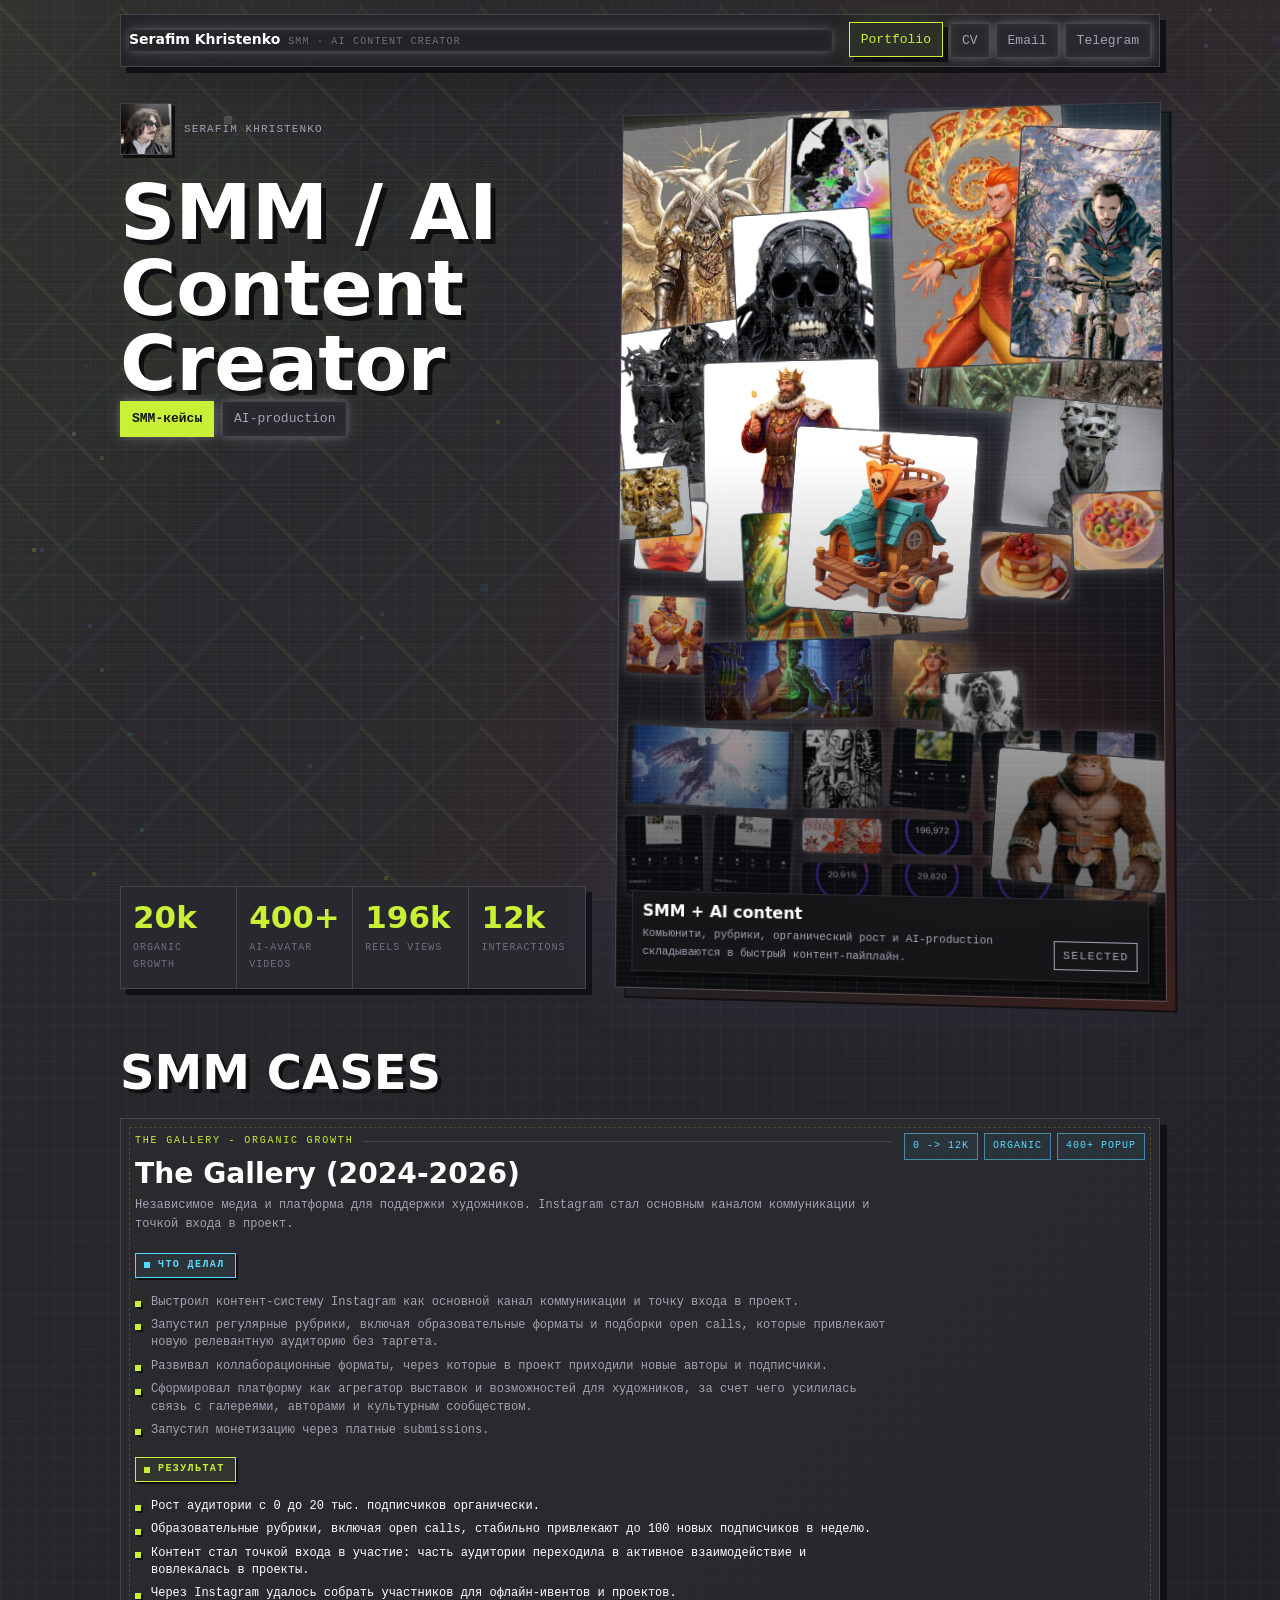
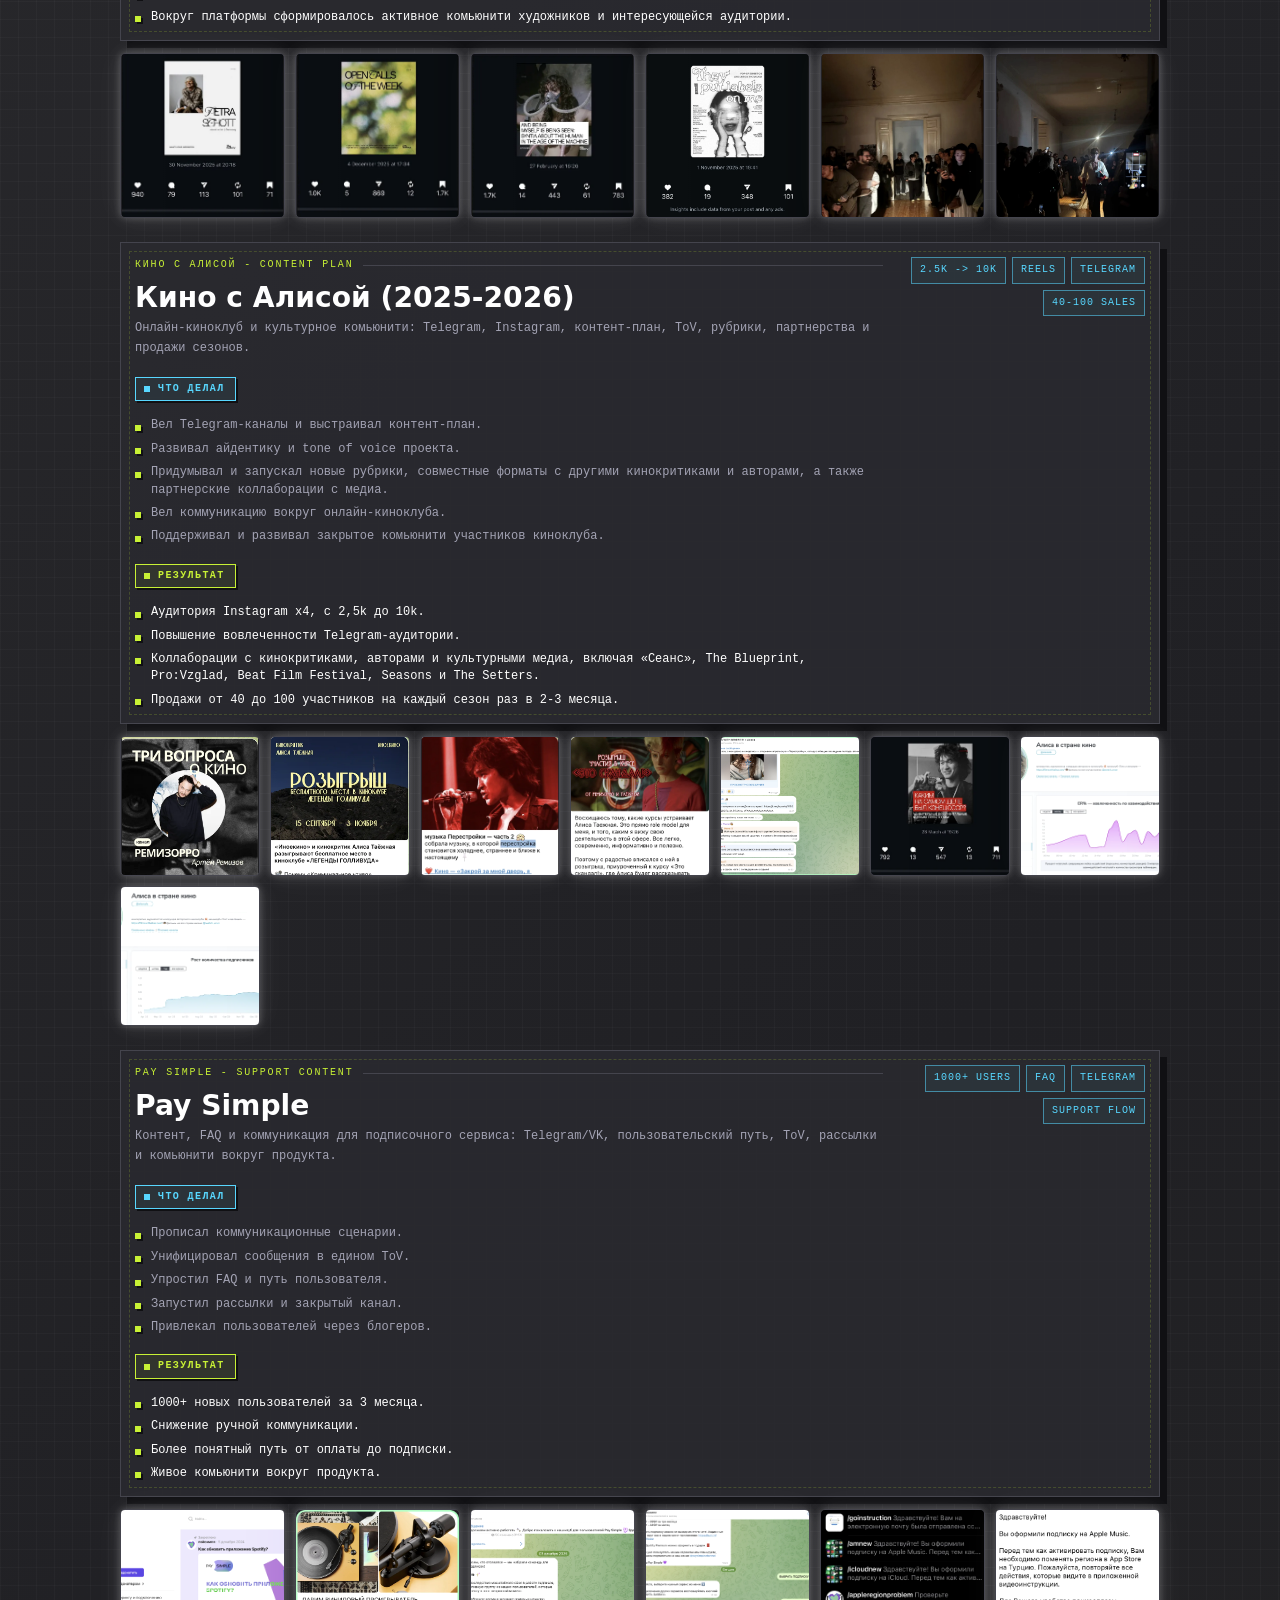
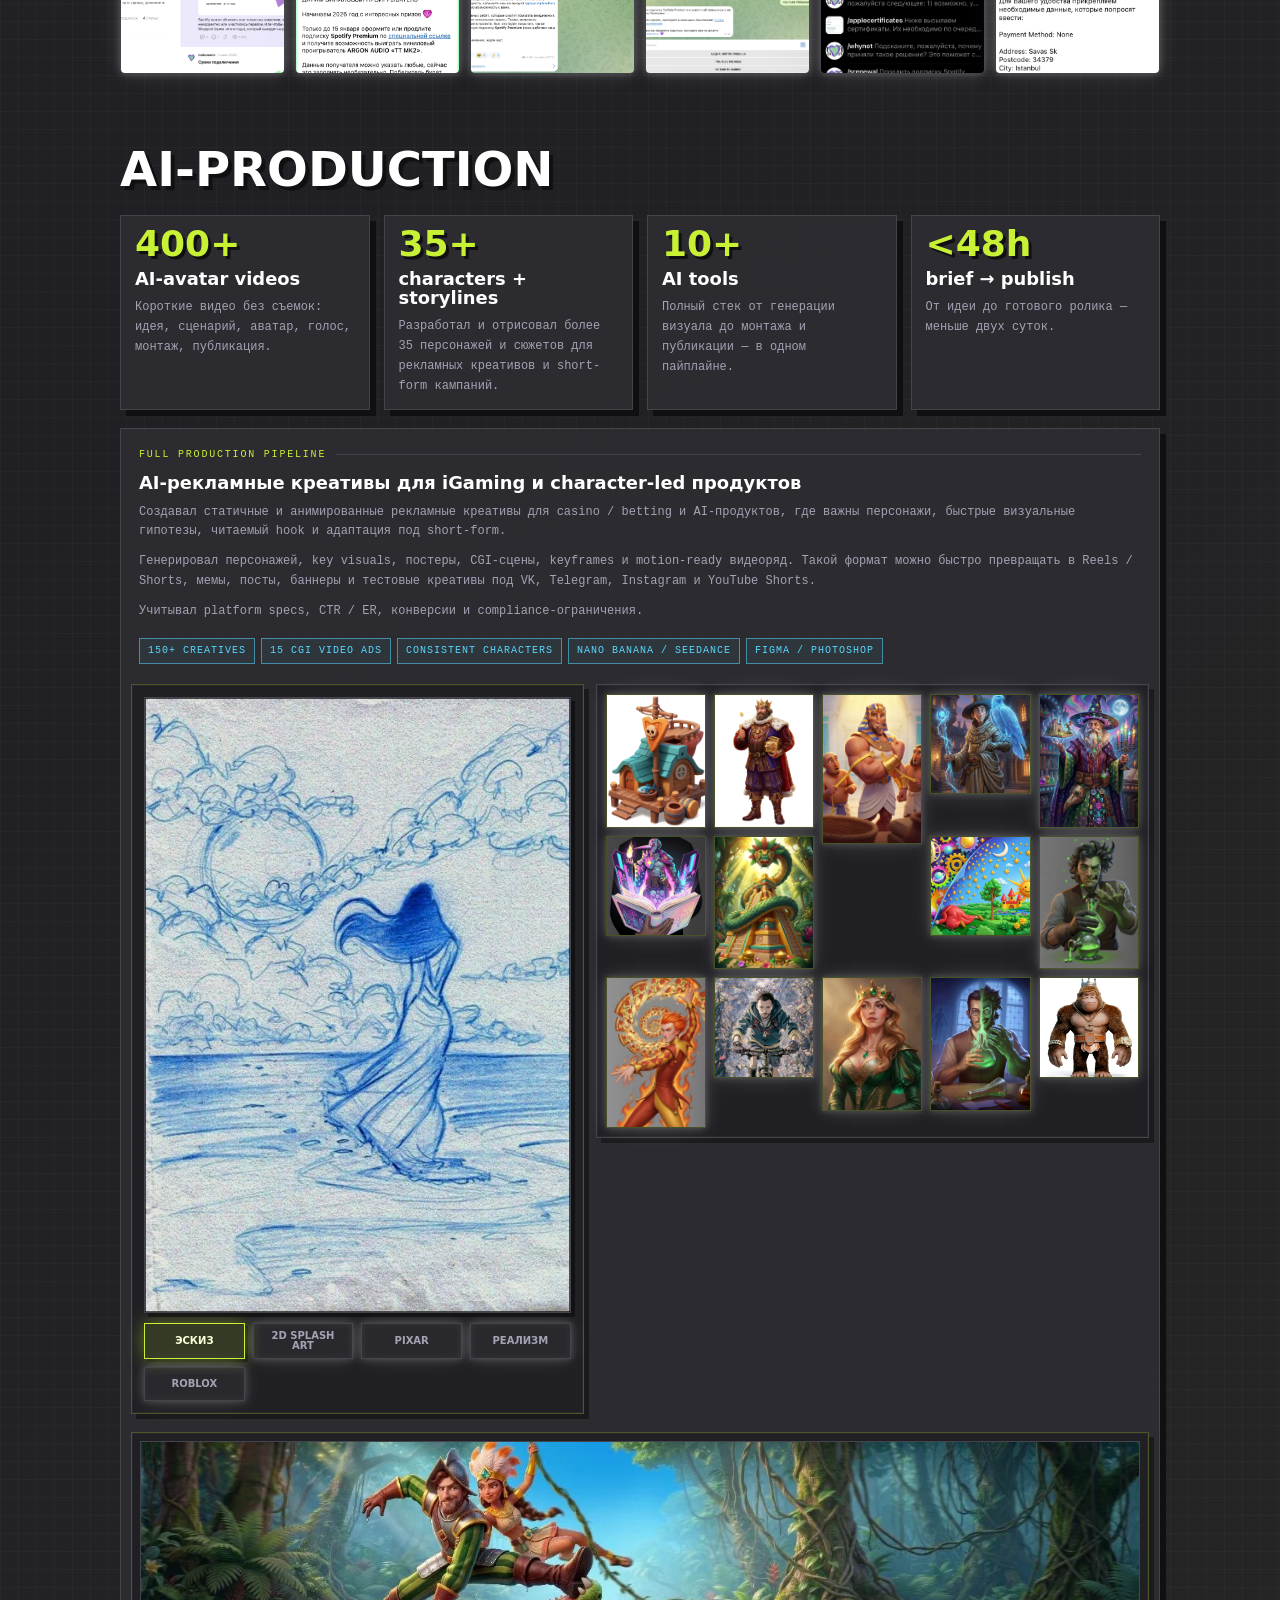
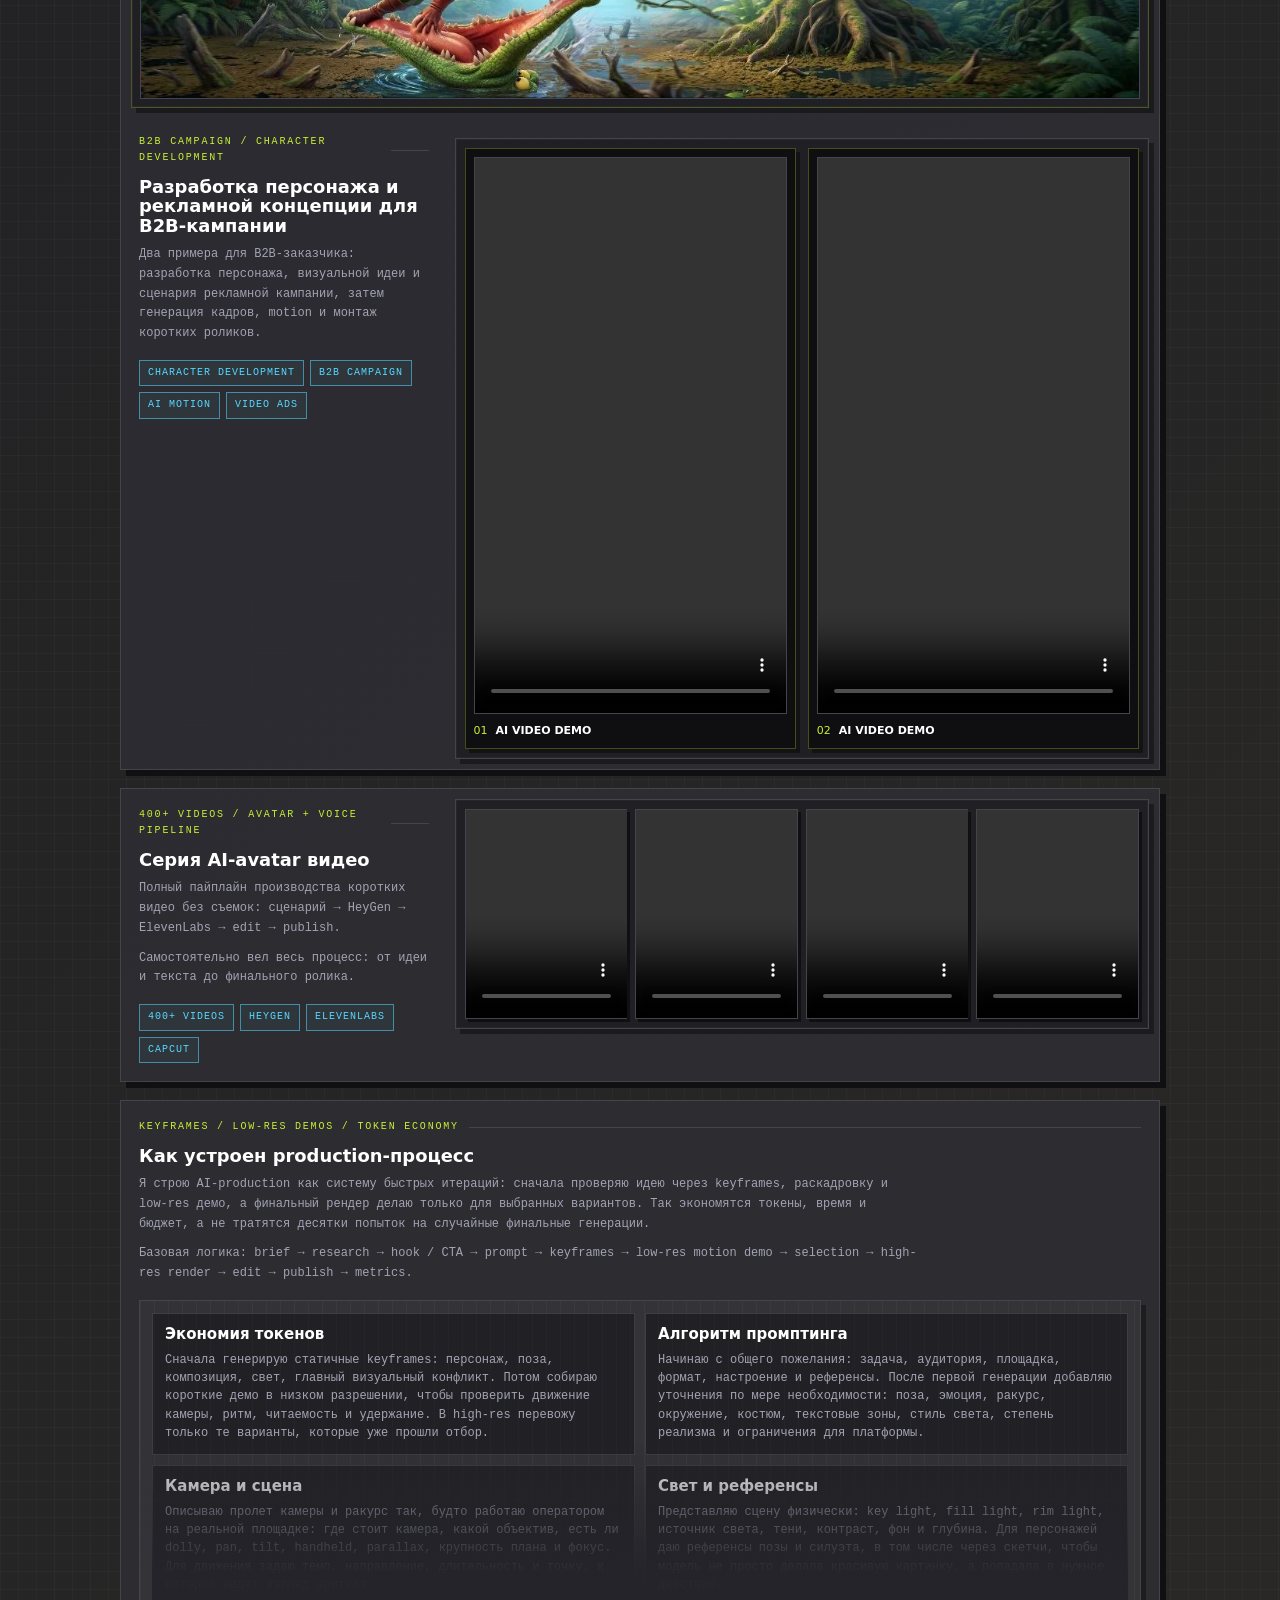
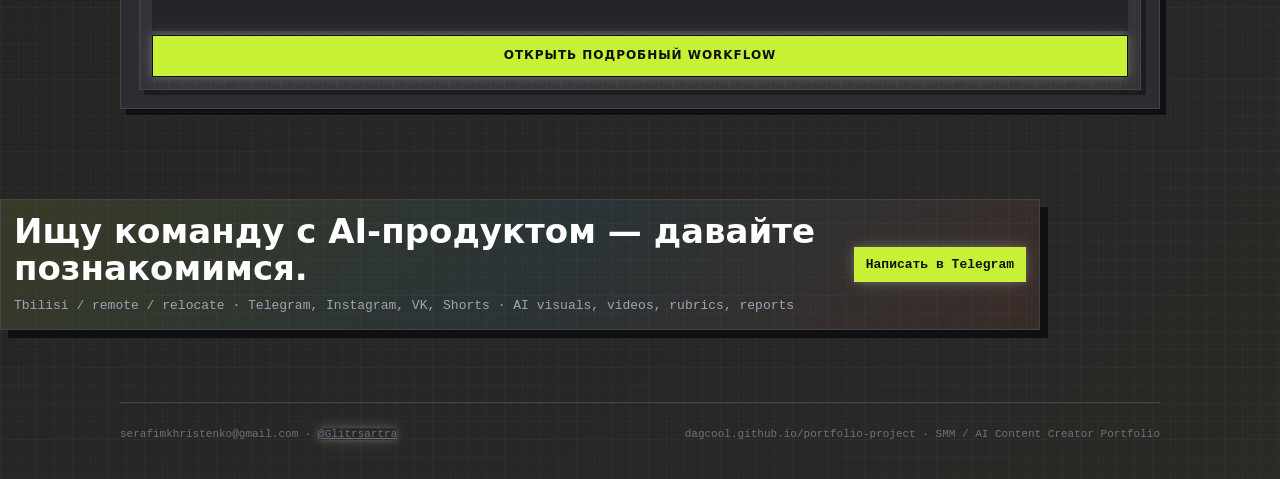
==== commit 04c0890c: "perf: convert 118 images to WebP (-77% size, 54MB → 12MB), lazy load, video preload=none" ====
--- a/2026-05-23/files-mentioned-by-the-user-index/index.html
+++ b/2026-05-23/files-mentioned-by-the-user-index/index.html
@@ -29,7 +29,7 @@
       <div class="hero-copy">
         <div>
           <div class="hero-profile">
-            <img class="hero-profile-photo" src="assets/profile_photo_main.jpg" alt="Serafim Khristenko">
+            <img class="hero-profile-photo" src="assets/profile_photo_main.webp" alt="Serafim Khristenko">
             <span class="hero-profile-name">Serafim Khristenko</span>
           </div>
           <h1>SMM / AI Content Creator</h1>
@@ -60,113 +60,113 @@
 
       <aside class="hero-panel" aria-label="Featured work preview">
         <div class="hero-collage" data-hero-preview aria-label="Коллаж работ, кейсов и метрик">
-          <button class="hero-collage-item hero-board-a" type="button" data-gallery-item data-src="assets/board_ai_angel_armor.jpg" data-title="AI visual - winged guardian" data-text="AI-визуал персонажа с объемной детализацией, светом и выразительным силуэтом.">
-            <img src="assets/board_ai_angel_armor.jpg" alt="AI-визуал с крылатым персонажем в золотой броне">
-          </button>
-          <button class="hero-collage-item hero-board-b" type="button" data-gallery-item data-src="assets/board_ai_glitch_skull.jpg" data-title="AI visual - glitch skull" data-text="Постерный AI-визуал с glitch-эстетикой и цифровой фактурой.">
-            <img src="assets/board_ai_glitch_skull.jpg" alt="AI-постер с черепом и glitch-эффектом">
-          </button>
-          <button class="hero-collage-item hero-board-c" type="button" data-gallery-item data-src="assets/board_ai_pizza_jester.jpg" data-title="AI visual - pizza jester" data-text="Персонажный AI-креатив для развлекательного и рекламного формата.">
-            <img src="assets/board_ai_pizza_jester.jpg" alt="AI-визуал с шутом и пиццей">
-          </button>
-          <button class="hero-collage-item hero-board-d" type="button" data-gallery-item data-src="assets/board_ai_bike_city.jpg" data-title="AI visual - anime rider" data-text="Динамичный character visual для короткого контента и промо-обложек.">
-            <img src="assets/board_ai_bike_city.jpg" alt="AI-визуал с велосипедистом над городом">
-          </button>
-          <button class="hero-collage-item hero-board-e" type="button" data-gallery-item data-src="assets/board_ai_king.jpg" data-title="AI visual - king character" data-text="Игровой персонажный визуал с чистым силуэтом и рекламной читаемостью.">
-            <img src="assets/board_ai_king.jpg" alt="AI-визуал короля с сундуком">
-          </button>
-          <button class="hero-collage-item hero-board-f" type="button" data-gallery-item data-src="assets/board_ai_pirate_house.jpg" data-title="AI visual - 3D game asset" data-text="Объемный AI-ассет в casual-game стилистике для сайта, постера или видео.">
-            <img src="assets/board_ai_pirate_house.jpg" alt="AI-визуал пиратского домика в 3D-стиле">
-          </button>
-          <button class="hero-collage-item hero-board-g" type="button" data-gallery-item data-src="assets/board_ai_serpent_temple.jpg" data-title="AI visual - serpent temple" data-text="Фэнтези-сцена для промо, key visual и атмосферного контента.">
-            <img src="assets/board_ai_serpent_temple.jpg" alt="AI-визуал храма со змеем">
-          </button>
-          <button class="hero-collage-item hero-board-h" type="button" data-gallery-item data-src="assets/board_ai_pharaoh.jpg" data-title="AI visual - pharaoh character" data-text="Яркий персонажный кадр с понятным действием и сторителлингом.">
-            <img src="assets/board_ai_pharaoh.jpg" alt="AI-визуал фараона с помощниками">
-          </button>
-          <button class="hero-collage-item hero-board-i" type="button" data-gallery-item data-src="assets/board_ai_alchemist.jpg" data-title="AI visual - alchemist scene" data-text="Сценический AI-визуал с персонажем, светом и выразительной эмоцией.">
-            <img src="assets/board_ai_alchemist.jpg" alt="AI-визуал алхимика в лаборатории">
-          </button>
-          <button class="hero-collage-item hero-board-j" type="button" data-gallery-item data-src="assets/board_ai_queen.jpg" data-title="AI visual - queen portrait" data-text="Портретный AI-визуал для персонажного контента и промо-материалов.">
-            <img src="assets/board_ai_queen.jpg" alt="AI-портрет королевы в зеленом платье">
-          </button>
-          <button class="hero-collage-item hero-board-k" type="button" data-gallery-item data-src="assets/board_ai_halo_figure.jpg" data-title="AI visual - halo figure" data-text="Черно-белый визуал с сильным контрастом, свечением и цифровой фактурой.">
-            <img src="assets/board_ai_halo_figure.jpg" alt="Черно-белый AI-визуал фигуры с сияющим кругом">
-          </button>
-          <button class="hero-collage-item hero-board-l" type="button" data-gallery-item data-src="assets/board_ai_sky_angel.jpg" data-title="AI visual - sky angel" data-text="Кинематографичный кадр с зерном, небом и эффектом вспышки.">
-            <img src="assets/board_ai_sky_angel.jpg" alt="AI-визуал летящей фигуры в небе">
-          </button>
-          <button class="hero-collage-item hero-board-m" type="button" data-gallery-item data-src="assets/board_ai_thorn_poster.jpg" data-title="AI visual - blackwork poster" data-text="Плакатная графика с контрастной фактурой и жестким визуальным стилем.">
-            <img src="assets/board_ai_thorn_poster.jpg" alt="Черно-белый AI-постер с шипами и черепами">
-          </button>
-          <button class="hero-collage-item hero-board-n" type="button" data-gallery-item data-src="assets/board_metric_open_calls_green.png" data-title="The Gallery - 47k views" data-text="Open calls и образовательные подборки давали органический охват и сохранения.">
-            <img src="assets/board_metric_open_calls_green.png" alt="Метрики The Gallery: 47k просмотров">
-          </button>
-          <button class="hero-collage-item hero-board-o" type="button" data-gallery-item data-src="assets/board_metric_syntia_33k.png" data-title="The Gallery - 33k views" data-text="Интервью и арт-контент собирали органический охват, сохранения и взаимодействия.">
-            <img src="assets/board_metric_syntia_33k.png" alt="Метрики The Gallery: 33k просмотров интервью">
-          </button>
-          <button class="hero-collage-item hero-board-p" type="button" data-gallery-item data-src="assets/board_metric_open_calls_purple.png" data-title="The Gallery - 33k views" data-text="Подборки возможностей для художников работали как регулярный growth-формат.">
-            <img src="assets/board_metric_open_calls_purple.png" alt="Метрики The Gallery: 33k просмотров open calls">
-          </button>
-          <button class="hero-collage-item hero-board-q" type="button" data-gallery-item data-src="assets/board_metric_peira_23k.png" data-title="The Gallery - 23k views" data-text="Artist feature как рубрика для охвата, сохранений и связи с арт-коммьюнити.">
-            <img src="assets/board_metric_peira_23k.png" alt="Метрики The Gallery: 23k просмотров artist feature">
-          </button>
-          <button class="hero-collage-item hero-board-r" type="button" data-gallery-item data-src="assets/board_metric_logan_22k.png" data-title="The Gallery - 22k views" data-text="Регулярные визуальные рубрики поддерживали органический рост и узнаваемость.">
-            <img src="assets/board_metric_logan_22k.png" alt="Метрики The Gallery: 22k просмотров artist feature">
-          </button>
-          <button class="hero-collage-item hero-board-s" type="button" data-gallery-item data-src="assets/board_ai_cyborg_guardian.jpg" data-title="AI visual - cyber guardian" data-text="Темный персонажный AI-визуал с детализацией брони, фактурами металла и сильным силуэтом.">
-            <img src="assets/board_ai_cyborg_guardian.jpg" alt="AI-визуал кибернетического персонажа с черепом и черной броней">
-          </button>
-          <button class="hero-collage-item hero-board-t" type="button" data-gallery-item data-src="assets/board_ai_industrial_cylinder.jpg" data-title="AI visual - industrial reliquary" data-text="Фэнтези-индустриальная сцена с объемной архитектурой и персонажем внутри стеклянной капсулы.">
-            <img src="assets/board_ai_industrial_cylinder.jpg" alt="AI-визуал индустриального города и стеклянной капсулы с персонажем">
-          </button>
-          <button class="hero-collage-item hero-board-u" type="button" data-gallery-item data-src="assets/board_ai_bio_machine.jpg" data-title="AI visual - bio machine" data-text="Сюрреалистичный объект на стыке биомеханики, архитектуры и постапокалиптического мира.">
-            <img src="assets/board_ai_bio_machine.jpg" alt="AI-визуал биомеханического объекта на фоне города">
-          </button>
-          <button class="hero-collage-item hero-board-v" type="button" data-gallery-item data-src="assets/board_ai_mask_totem.jpg" data-title="AI visual - mask totem" data-text="Концепт-арт объекта с масками, механическими деталями и читаемым серым силуэтом.">
-            <img src="assets/board_ai_mask_totem.jpg" alt="AI-визуал механического тотема с несколькими масками">
-          </button>
-          <button class="hero-collage-item hero-board-w" type="button" data-gallery-item data-src="assets/board_ai_skull_closeup.jpg" data-title="AI visual - black skull detail" data-text="Крупный портретный фрагмент для character design, key visual и промо-материалов.">
-            <img src="assets/board_ai_skull_closeup.jpg" alt="Крупный AI-визуал черного механического черепа">
-          </button>
-          <button class="hero-collage-item hero-board-x" type="button" data-gallery-item data-src="assets/board_ai_transparent_apple.jpg" data-title="AI visual - transparent product" data-text="Глянцевый product visual с прозрачным материалом, отражениями и чистым белым фоном.">
-            <img src="assets/board_ai_transparent_apple.jpg" alt="AI-визуал прозрачного оранжевого яблока">
-          </button>
-          <button class="hero-collage-item hero-board-y" type="button" data-gallery-item data-src="assets/board_ai_glossy_pancakes.jpg" data-title="AI visual - glossy breakfast" data-text="Food/product AI-визуал с мягким светом, глянцевой фактурой и рекламной подачей.">
-            <img src="assets/board_ai_glossy_pancakes.jpg" alt="AI-визуал панкейков с ягодами и сиропом">
-          </button>
-          <button class="hero-collage-item hero-board-z" type="button" data-gallery-item data-src="assets/board_ai_cereal_bowl.jpg" data-title="AI visual - colorful cereal" data-text="Яркий food visual для легкого, дружелюбного контента и визуальных тестов.">
-            <img src="assets/board_ai_cereal_bowl.jpg" alt="AI-визуал миски с разноцветными хлопьями">
-          </button>
-          <button class="hero-collage-item hero-board-aa" type="button" data-gallery-item data-src="assets/board_ai_gold_skeleton.jpg" data-title="AI visual - golden skeleton" data-text="Барочный персонажный визуал с золотой броней, украшениями и симметричной композицией.">
-            <img src="assets/board_ai_gold_skeleton.jpg" alt="AI-визуал золотого скелета в богато украшенной броне">
-          </button>
-          <button class="hero-collage-item hero-board-ab" type="button" data-gallery-item data-src="assets/ai_creative_14_gorilla_king.jpg" data-title="AI creative - gorilla king" data-text="Персонажный AI-визуал для игровой рекламы: выразительный силуэт, корона, аксессуары и чистый светлый фон.">
-            <img src="assets/ai_creative_14_gorilla_king.jpg" alt="AI-визуал гориллы-короля с короной и золотыми аксессуарами">
-          </button>
-          <button class="hero-collage-item hero-board-ac" type="button" data-gallery-item data-src="assets/board_event_kayf_tusovka.jpg" data-title="Event poster - Кайф тусовка" data-text="Афиша благотворительного мероприятия: коллаж, типографика, яркий визуальный стиль.">
-            <img src="assets/board_event_kayf_tusovka.jpg" alt="Постер Кайф Тусовка — благотворительное мероприятие">
-          </button>
-          <button class="hero-collage-item hero-board-ad" type="button" data-gallery-item data-src="assets/board_metric_196k_views.jpg" data-title="Метрики — 196k views" data-text="196k просмотров одного Reels: 96% охват вне подписчиков, органический вирусный рост.">
-            <img src="assets/board_metric_196k_views.jpg" alt="Instagram метрики: 196 972 просмотра">
-          </button>
-          <button class="hero-collage-item hero-board-ae" type="button" data-gallery-item data-src="assets/board_metric_12k_interactions.jpg" data-title="Метрики — 12k interactions" data-text="12k взаимодействий с контентом: лайки, сохранения, репосты и комментарии.">
-            <img src="assets/board_metric_12k_interactions.jpg" alt="Instagram метрики: 12 362 взаимодействия">
-          </button>
-          <button class="hero-collage-item hero-board-af" type="button" data-gallery-item data-src="assets/board_metric_21k_views.jpg" data-title="Метрики — 21k views" data-text="21k просмотров Reels с высокой долей охвата среди не-подписчиков.">
-            <img src="assets/board_metric_21k_views.jpg" alt="Instagram метрики: 21 166 просмотров">
-          </button>
-          <button class="hero-collage-item hero-board-ag" type="button" data-gallery-item data-src="assets/board_metric_20k_views.jpg" data-title="Метрики — 20k views" data-text="20k просмотров Reels с органическим распространением через нон-фолловеров.">
-            <img src="assets/board_metric_20k_views.jpg" alt="Instagram метрики: 20 915 просмотров">
-          </button>
-          <button class="hero-collage-item hero-board-ah" type="button" data-gallery-item data-src="assets/board_metric_29k_views.jpg" data-title="Метрики — 29k views" data-text="29k просмотров Reels: стабильный органический охват в нише.">
-            <img src="assets/board_metric_29k_views.jpg" alt="Instagram метрики: 29 820 просмотров">
-          </button>
-          <button class="hero-collage-item hero-board-ai" type="button" data-gallery-item data-src="assets/board_ai_roblox_sunset.png" data-title="AI visual - Roblox sunset" data-text="Style variant: тот же кадр в Roblox-эстетике — демонстрация управления стилем через промпт.">
-            <img src="assets/board_ai_roblox_sunset.png" alt="AI-визуал в стиле Roblox: девушка на закате у моря">
-          </button>
-          <button class="hero-collage-item hero-board-aj" type="button" data-gallery-item data-src="assets/board_ai_sunset_realism.png" data-title="AI visual - sunset realism" data-text="Кинематографичный реалистичный вариант того же кадра: свет, ткань, атмосфера заката.">
-            <img src="assets/board_ai_sunset_realism.png" alt="AI-визуал реалистичный: девушка в платье на закате у моря">
+          <button class="hero-collage-item hero-board-a" type="button" data-gallery-item data-src="assets/board_ai_angel_armor.webp" data-title="AI visual - winged guardian" data-text="AI-визуал персонажа с объемной детализацией, светом и выразительным силуэтом.">
+            <img loading="lazy" src="assets/board_ai_angel_armor.webp" alt="AI-визуал с крылатым персонажем в золотой броне">
+          </button>
+          <button class="hero-collage-item hero-board-b" type="button" data-gallery-item data-src="assets/board_ai_glitch_skull.webp" data-title="AI visual - glitch skull" data-text="Постерный AI-визуал с glitch-эстетикой и цифровой фактурой.">
+            <img loading="lazy" src="assets/board_ai_glitch_skull.webp" alt="AI-постер с черепом и glitch-эффектом">
+          </button>
+          <button class="hero-collage-item hero-board-c" type="button" data-gallery-item data-src="assets/board_ai_pizza_jester.webp" data-title="AI visual - pizza jester" data-text="Персонажный AI-креатив для развлекательного и рекламного формата.">
+            <img loading="lazy" src="assets/board_ai_pizza_jester.webp" alt="AI-визуал с шутом и пиццей">
+          </button>
+          <button class="hero-collage-item hero-board-d" type="button" data-gallery-item data-src="assets/board_ai_bike_city.webp" data-title="AI visual - anime rider" data-text="Динамичный character visual для короткого контента и промо-обложек.">
+            <img loading="lazy" src="assets/board_ai_bike_city.webp" alt="AI-визуал с велосипедистом над городом">
+          </button>
+          <button class="hero-collage-item hero-board-e" type="button" data-gallery-item data-src="assets/board_ai_king.webp" data-title="AI visual - king character" data-text="Игровой персонажный визуал с чистым силуэтом и рекламной читаемостью.">
+            <img loading="lazy" src="assets/board_ai_king.webp" alt="AI-визуал короля с сундуком">
+          </button>
+          <button class="hero-collage-item hero-board-f" type="button" data-gallery-item data-src="assets/board_ai_pirate_house.webp" data-title="AI visual - 3D game asset" data-text="Объемный AI-ассет в casual-game стилистике для сайта, постера или видео.">
+            <img loading="lazy" src="assets/board_ai_pirate_house.webp" alt="AI-визуал пиратского домика в 3D-стиле">
+          </button>
+          <button class="hero-collage-item hero-board-g" type="button" data-gallery-item data-src="assets/board_ai_serpent_temple.webp" data-title="AI visual - serpent temple" data-text="Фэнтези-сцена для промо, key visual и атмосферного контента.">
+            <img loading="lazy" src="assets/board_ai_serpent_temple.webp" alt="AI-визуал храма со змеем">
+          </button>
+          <button class="hero-collage-item hero-board-h" type="button" data-gallery-item data-src="assets/board_ai_pharaoh.webp" data-title="AI visual - pharaoh character" data-text="Яркий персонажный кадр с понятным действием и сторителлингом.">
+            <img loading="lazy" src="assets/board_ai_pharaoh.webp" alt="AI-визуал фараона с помощниками">
+          </button>
+          <button class="hero-collage-item hero-board-i" type="button" data-gallery-item data-src="assets/board_ai_alchemist.webp" data-title="AI visual - alchemist scene" data-text="Сценический AI-визуал с персонажем, светом и выразительной эмоцией.">
+            <img loading="lazy" src="assets/board_ai_alchemist.webp" alt="AI-визуал алхимика в лаборатории">
+          </button>
+          <button class="hero-collage-item hero-board-j" type="button" data-gallery-item data-src="assets/board_ai_queen.webp" data-title="AI visual - queen portrait" data-text="Портретный AI-визуал для персонажного контента и промо-материалов.">
+            <img loading="lazy" src="assets/board_ai_queen.webp" alt="AI-портрет королевы в зеленом платье">
+          </button>
+          <button class="hero-collage-item hero-board-k" type="button" data-gallery-item data-src="assets/board_ai_halo_figure.webp" data-title="AI visual - halo figure" data-text="Черно-белый визуал с сильным контрастом, свечением и цифровой фактурой.">
+            <img loading="lazy" src="assets/board_ai_halo_figure.webp" alt="Черно-белый AI-визуал фигуры с сияющим кругом">
+          </button>
+          <button class="hero-collage-item hero-board-l" type="button" data-gallery-item data-src="assets/board_ai_sky_angel.webp" data-title="AI visual - sky angel" data-text="Кинематографичный кадр с зерном, небом и эффектом вспышки.">
+            <img loading="lazy" src="assets/board_ai_sky_angel.webp" alt="AI-визуал летящей фигуры в небе">
+          </button>
+          <button class="hero-collage-item hero-board-m" type="button" data-gallery-item data-src="assets/board_ai_thorn_poster.webp" data-title="AI visual - blackwork poster" data-text="Плакатная графика с контрастной фактурой и жестким визуальным стилем.">
+            <img loading="lazy" src="assets/board_ai_thorn_poster.webp" alt="Черно-белый AI-постер с шипами и черепами">
+          </button>
+          <button class="hero-collage-item hero-board-n" type="button" data-gallery-item data-src="assets/board_metric_open_calls_green.webp" data-title="The Gallery - 47k views" data-text="Open calls и образовательные подборки давали органический охват и сохранения.">
+            <img loading="lazy" src="assets/board_metric_open_calls_green.webp" alt="Метрики The Gallery: 47k просмотров">
+          </button>
+          <button class="hero-collage-item hero-board-o" type="button" data-gallery-item data-src="assets/board_metric_syntia_33k.webp" data-title="The Gallery - 33k views" data-text="Интервью и арт-контент собирали органический охват, сохранения и взаимодействия.">
+            <img loading="lazy" src="assets/board_metric_syntia_33k.webp" alt="Метрики The Gallery: 33k просмотров интервью">
+          </button>
+          <button class="hero-collage-item hero-board-p" type="button" data-gallery-item data-src="assets/board_metric_open_calls_purple.webp" data-title="The Gallery - 33k views" data-text="Подборки возможностей для художников работали как регулярный growth-формат.">
+            <img loading="lazy" src="assets/board_metric_open_calls_purple.webp" alt="Метрики The Gallery: 33k просмотров open calls">
+          </button>
+          <button class="hero-collage-item hero-board-q" type="button" data-gallery-item data-src="assets/board_metric_peira_23k.webp" data-title="The Gallery - 23k views" data-text="Artist feature как рубрика для охвата, сохранений и связи с арт-коммьюнити.">
+            <img loading="lazy" src="assets/board_metric_peira_23k.webp" alt="Метрики The Gallery: 23k просмотров artist feature">
+          </button>
+          <button class="hero-collage-item hero-board-r" type="button" data-gallery-item data-src="assets/board_metric_logan_22k.webp" data-title="The Gallery - 22k views" data-text="Регулярные визуальные рубрики поддерживали органический рост и узнаваемость.">
+            <img loading="lazy" src="assets/board_metric_logan_22k.webp" alt="Метрики The Gallery: 22k просмотров artist feature">
+          </button>
+          <button class="hero-collage-item hero-board-s" type="button" data-gallery-item data-src="assets/board_ai_cyborg_guardian.webp" data-title="AI visual - cyber guardian" data-text="Темный персонажный AI-визуал с детализацией брони, фактурами металла и сильным силуэтом.">
+            <img loading="lazy" src="assets/board_ai_cyborg_guardian.webp" alt="AI-визуал кибернетического персонажа с черепом и черной броней">
+          </button>
+          <button class="hero-collage-item hero-board-t" type="button" data-gallery-item data-src="assets/board_ai_industrial_cylinder.webp" data-title="AI visual - industrial reliquary" data-text="Фэнтези-индустриальная сцена с объемной архитектурой и персонажем внутри стеклянной капсулы.">
+            <img loading="lazy" src="assets/board_ai_industrial_cylinder.webp" alt="AI-визуал индустриального города и стеклянной капсулы с персонажем">
+          </button>
+          <button class="hero-collage-item hero-board-u" type="button" data-gallery-item data-src="assets/board_ai_bio_machine.webp" data-title="AI visual - bio machine" data-text="Сюрреалистичный объект на стыке биомеханики, архитектуры и постапокалиптического мира.">
+            <img loading="lazy" src="assets/board_ai_bio_machine.webp" alt="AI-визуал биомеханического объекта на фоне города">
+          </button>
+          <button class="hero-collage-item hero-board-v" type="button" data-gallery-item data-src="assets/board_ai_mask_totem.webp" data-title="AI visual - mask totem" data-text="Концепт-арт объекта с масками, механическими деталями и читаемым серым силуэтом.">
+            <img loading="lazy" src="assets/board_ai_mask_totem.webp" alt="AI-визуал механического тотема с несколькими масками">
+          </button>
+          <button class="hero-collage-item hero-board-w" type="button" data-gallery-item data-src="assets/board_ai_skull_closeup.webp" data-title="AI visual - black skull detail" data-text="Крупный портретный фрагмент для character design, key visual и промо-материалов.">
+            <img loading="lazy" src="assets/board_ai_skull_closeup.webp" alt="Крупный AI-визуал черного механического черепа">
+          </button>
+          <button class="hero-collage-item hero-board-x" type="button" data-gallery-item data-src="assets/board_ai_transparent_apple.webp" data-title="AI visual - transparent product" data-text="Глянцевый product visual с прозрачным материалом, отражениями и чистым белым фоном.">
+            <img loading="lazy" src="assets/board_ai_transparent_apple.webp" alt="AI-визуал прозрачного оранжевого яблока">
+          </button>
+          <button class="hero-collage-item hero-board-y" type="button" data-gallery-item data-src="assets/board_ai_glossy_pancakes.webp" data-title="AI visual - glossy breakfast" data-text="Food/product AI-визуал с мягким светом, глянцевой фактурой и рекламной подачей.">
+            <img loading="lazy" src="assets/board_ai_glossy_pancakes.webp" alt="AI-визуал панкейков с ягодами и сиропом">
+          </button>
+          <button class="hero-collage-item hero-board-z" type="button" data-gallery-item data-src="assets/board_ai_cereal_bowl.webp" data-title="AI visual - colorful cereal" data-text="Яркий food visual для легкого, дружелюбного контента и визуальных тестов.">
+            <img loading="lazy" src="assets/board_ai_cereal_bowl.webp" alt="AI-визуал миски с разноцветными хлопьями">
+          </button>
+          <button class="hero-collage-item hero-board-aa" type="button" data-gallery-item data-src="assets/board_ai_gold_skeleton.webp" data-title="AI visual - golden skeleton" data-text="Барочный персонажный визуал с золотой броней, украшениями и симметричной композицией.">
+            <img loading="lazy" src="assets/board_ai_gold_skeleton.webp" alt="AI-визуал золотого скелета в богато украшенной броне">
+          </button>
+          <button class="hero-collage-item hero-board-ab" type="button" data-gallery-item data-src="assets/ai_creative_14_gorilla_king.webp" data-title="AI creative - gorilla king" data-text="Персонажный AI-визуал для игровой рекламы: выразительный силуэт, корона, аксессуары и чистый светлый фон.">
+            <img loading="lazy" src="assets/ai_creative_14_gorilla_king.webp" alt="AI-визуал гориллы-короля с короной и золотыми аксессуарами">
+          </button>
+          <button class="hero-collage-item hero-board-ac" type="button" data-gallery-item data-src="assets/board_event_kayf_tusovka.webp" data-title="Event poster - Кайф тусовка" data-text="Афиша благотворительного мероприятия: коллаж, типографика, яркий визуальный стиль.">
+            <img loading="lazy" src="assets/board_event_kayf_tusovka.webp" alt="Постер Кайф Тусовка — благотворительное мероприятие">
+          </button>
+          <button class="hero-collage-item hero-board-ad" type="button" data-gallery-item data-src="assets/board_metric_196k_views.webp" data-title="Метрики — 196k views" data-text="196k просмотров одного Reels: 96% охват вне подписчиков, органический вирусный рост.">
+            <img loading="lazy" src="assets/board_metric_196k_views.webp" alt="Instagram метрики: 196 972 просмотра">
+          </button>
+          <button class="hero-collage-item hero-board-ae" type="button" data-gallery-item data-src="assets/board_metric_12k_interactions.webp" data-title="Метрики — 12k interactions" data-text="12k взаимодействий с контентом: лайки, сохранения, репосты и комментарии.">
+            <img loading="lazy" src="assets/board_metric_12k_interactions.webp" alt="Instagram метрики: 12 362 взаимодействия">
+          </button>
+          <button class="hero-collage-item hero-board-af" type="button" data-gallery-item data-src="assets/board_metric_21k_views.webp" data-title="Метрики — 21k views" data-text="21k просмотров Reels с высокой долей охвата среди не-подписчиков.">
+            <img loading="lazy" src="assets/board_metric_21k_views.webp" alt="Instagram метрики: 21 166 просмотров">
+          </button>
+          <button class="hero-collage-item hero-board-ag" type="button" data-gallery-item data-src="assets/board_metric_20k_views.webp" data-title="Метрики — 20k views" data-text="20k просмотров Reels с органическим распространением через нон-фолловеров.">
+            <img loading="lazy" src="assets/board_metric_20k_views.webp" alt="Instagram метрики: 20 915 просмотров">
+          </button>
+          <button class="hero-collage-item hero-board-ah" type="button" data-gallery-item data-src="assets/board_metric_29k_views.webp" data-title="Метрики — 29k views" data-text="29k просмотров Reels: стабильный органический охват в нише.">
+            <img loading="lazy" src="assets/board_metric_29k_views.webp" alt="Instagram метрики: 29 820 просмотров">
+          </button>
+          <button class="hero-collage-item hero-board-ai" type="button" data-gallery-item data-src="assets/board_ai_roblox_sunset.webp" data-title="AI visual - Roblox sunset" data-text="Style variant: тот же кадр в Roblox-эстетике — демонстрация управления стилем через промпт.">
+            <img loading="lazy" src="assets/board_ai_roblox_sunset.webp" alt="AI-визуал в стиле Roblox: девушка на закате у моря">
+          </button>
+          <button class="hero-collage-item hero-board-aj" type="button" data-gallery-item data-src="assets/board_ai_sunset_realism.webp" data-title="AI visual - sunset realism" data-text="Кинематографичный реалистичный вариант того же кадра: свет, ткань, атмосфера заката.">
+            <img loading="lazy" src="assets/board_ai_sunset_realism.webp" alt="AI-визуал реалистичный: девушка в платье на закате у моря">
           </button>
         </div>
         <div class="hero-label">
@@ -217,23 +217,23 @@
             </div>
           </div>
           <div class="case-gallery" aria-label="The Gallery screenshots">
-            <button class="gallery-shot" type="button" data-gallery-item data-src="assets/gallery_artist_post_metrics.png" data-title="The Gallery - artist feature" data-text="Регулярные публикации об авторах и художниках собирали охваты и вовлечение вокруг платформы.">
-              <img src="assets/gallery_artist_post_metrics.png" alt="The Gallery пост об авторе и метрики">
-            </button>
-            <button class="gallery-shot" type="button" data-gallery-item data-src="assets/gallery_open_calls_metrics.png" data-title="The Gallery - open calls" data-text="Подборки open calls стабильно приводили релевантную аудиторию художников и кураторов.">
-              <img src="assets/gallery_open_calls_metrics.png" alt="The Gallery open calls и метрики">
-            </button>
-            <button class="gallery-shot" type="button" data-gallery-item data-src="assets/gallery_interview_metrics.png" data-title="The Gallery - interview format" data-text="Интервью и авторские форматы работали как репостный контент и расширяли органический охват.">
-              <img src="assets/gallery_interview_metrics.png" alt="The Gallery интервью и метрики">
-            </button>
-            <button class="gallery-shot" type="button" data-gallery-item data-src="assets/gallery_popup_metrics.png" data-title="The Gallery - pop-up metrics" data-text="Контент и комьюнити помогли собрать аудиторию на поп-ап и превратить онлайн-интерес в офлайн-посещение.">
-              <img src="assets/gallery_popup_metrics.png" alt="The Gallery поп-ап и метрики">
-            </button>
-            <button class="gallery-shot" type="button" data-gallery-item data-src="assets/gallery_popup_photo_01.png" data-title="The Gallery - pop-up community" data-text="Офлайн-комьюнити в Тбилиси и Европе: более 400 человек на поп-апе в ноябре 2025.">
-              <img src="assets/gallery_popup_photo_01.png" alt="The Gallery посетители поп-апа">
-            </button>
-            <button class="gallery-shot" type="button" data-gallery-item data-src="assets/gallery_popup_photo_02.png" data-title="The Gallery - event photo" data-text="Фото с события: аудитория, собранная вокруг медиа и платформы, пришла в физическое пространство.">
-              <img src="assets/gallery_popup_photo_02.png" alt="The Gallery офлайн-событие">
+            <button class="gallery-shot" type="button" data-gallery-item data-src="assets/gallery_artist_post_metrics.webp" data-title="The Gallery - artist feature" data-text="Регулярные публикации об авторах и художниках собирали охваты и вовлечение вокруг платформы.">
+              <img loading="lazy" src="assets/gallery_artist_post_metrics.webp" alt="The Gallery пост об авторе и метрики">
+            </button>
+            <button class="gallery-shot" type="button" data-gallery-item data-src="assets/gallery_open_calls_metrics.webp" data-title="The Gallery - open calls" data-text="Подборки open calls стабильно приводили релевантную аудиторию художников и кураторов.">
+              <img loading="lazy" src="assets/gallery_open_calls_metrics.webp" alt="The Gallery open calls и метрики">
+            </button>
+            <button class="gallery-shot" type="button" data-gallery-item data-src="assets/gallery_interview_metrics.webp" data-title="The Gallery - interview format" data-text="Интервью и авторские форматы работали как репостный контент и расширяли органический охват.">
+              <img loading="lazy" src="assets/gallery_interview_metrics.webp" alt="The Gallery интервью и метрики">
+            </button>
+            <button class="gallery-shot" type="button" data-gallery-item data-src="assets/gallery_popup_metrics.webp" data-title="The Gallery - pop-up metrics" data-text="Контент и комьюнити помогли собрать аудиторию на поп-ап и превратить онлайн-интерес в офлайн-посещение.">
+              <img loading="lazy" src="assets/gallery_popup_metrics.webp" alt="The Gallery поп-ап и метрики">
+            </button>
+            <button class="gallery-shot" type="button" data-gallery-item data-src="assets/gallery_popup_photo_01.webp" data-title="The Gallery - pop-up community" data-text="Офлайн-комьюнити в Тбилиси и Европе: более 400 человек на поп-апе в ноябре 2025.">
+              <img loading="lazy" src="assets/gallery_popup_photo_01.webp" alt="The Gallery посетители поп-апа">
+            </button>
+            <button class="gallery-shot" type="button" data-gallery-item data-src="assets/gallery_popup_photo_02.webp" data-title="The Gallery - event photo" data-text="Фото с события: аудитория, собранная вокруг медиа и платформы, пришла в физическое пространство.">
+              <img loading="lazy" src="assets/gallery_popup_photo_02.webp" alt="The Gallery офлайн-событие">
             </button>
           </div>
         </article>
@@ -268,29 +268,29 @@
             </div>
           </div>
           <div class="case-gallery kino-gallery" aria-label="Кино с Алисой screenshots">
-            <button class="gallery-shot" type="button" data-gallery-item data-src="assets/kino_guest_remizorro.png" data-title="Гостевая рубрика" data-text="Гостевая рубрика для кинокритиков и авторов релевантных Telegram-каналов помогала приводить новых подписчиков.">
-              <img src="assets/kino_guest_remizorro.png" alt="Кино с Алисой гостевая рубрика">
-            </button>
-            <button class="gallery-shot" type="button" data-gallery-item data-src="assets/kino_giveaway_hollywood.png" data-title="Партнерский розыгрыш" data-text="Розыгрыши с партнерами приводили новую аудиторию и подводили ее к киноклубу.">
-              <img src="assets/kino_giveaway_hollywood.png" alt="Кино с Алисой партнерский розыгрыш">
-            </button>
-            <button class="gallery-shot" type="button" data-gallery-item data-src="assets/kino_content_perestroika_music.png" data-title="Посты внутри темы сезона" data-text="В контент-план вошли посты, которые не только анонсировали тему киноклуба, но и продолжали ее между продажами сезонов.">
-              <img src="assets/kino_content_perestroika_music.png" alt="Кино с Алисой пост по теме сезона">
-            </button>
-            <button class="gallery-shot" type="button" data-gallery-item data-src="assets/kino_partner_scandal.png" data-title="Коллаборация с партнерами" data-text="Партнерские форматы соединяли авторов, каналы и культурные медиа вокруг одного события.">
-              <img src="assets/kino_partner_scandal.png" alt="Кино с Алисой коллаборация">
-            </button>
-            <button class="gallery-shot" type="button" data-gallery-item data-src="assets/kino_chat_community.png" data-title="Закрытое комьюнити" data-text="У проекта есть живое комьюнити с чатом, где участники общаются ежедневно и встречаются в реальной жизни.">
-              <img src="assets/kino_chat_community.png" alt="Кино с Алисой закрытое комьюнити">
-            </button>
-            <button class="gallery-shot" type="button" data-gallery-item data-src="assets/kino_reel_metric_01.png" data-title="Reels metrics" data-text="Reels и карусели приводили новую аудиторию и участников киноклуба.">
-              <img src="assets/kino_reel_metric_01.png" alt="Кино с Алисой метрики Reels">
-            </button>
-            <button class="gallery-shot" type="button" data-gallery-item data-src="assets/kino_tg_er.png" data-title="Telegram ER" data-text="Вовлеченность Telegram-аудитории поддерживалась рубриками, ToV и регулярной коммуникацией.">
-              <img src="assets/kino_tg_er.png" alt="Кино с Алисой ER Telegram">
-            </button>
-            <button class="gallery-shot" type="button" data-gallery-item data-src="assets/kino_tg_growth.png" data-title="Telegram growth" data-text="Рост аудитории и стабильная динамика канала вокруг киноклуба.">
-              <img src="assets/kino_tg_growth.png" alt="Кино с Алисой рост Telegram">
+            <button class="gallery-shot" type="button" data-gallery-item data-src="assets/kino_guest_remizorro.webp" data-title="Гостевая рубрика" data-text="Гостевая рубрика для кинокритиков и авторов релевантных Telegram-каналов помогала приводить новых подписчиков.">
+              <img loading="lazy" src="assets/kino_guest_remizorro.webp" alt="Кино с Алисой гостевая рубрика">
+            </button>
+            <button class="gallery-shot" type="button" data-gallery-item data-src="assets/kino_giveaway_hollywood.webp" data-title="Партнерский розыгрыш" data-text="Розыгрыши с партнерами приводили новую аудиторию и подводили ее к киноклубу.">
+              <img loading="lazy" src="assets/kino_giveaway_hollywood.webp" alt="Кино с Алисой партнерский розыгрыш">
+            </button>
+            <button class="gallery-shot" type="button" data-gallery-item data-src="assets/kino_content_perestroika_music.webp" data-title="Посты внутри темы сезона" data-text="В контент-план вошли посты, которые не только анонсировали тему киноклуба, но и продолжали ее между продажами сезонов.">
+              <img loading="lazy" src="assets/kino_content_perestroika_music.webp" alt="Кино с Алисой пост по теме сезона">
+            </button>
+            <button class="gallery-shot" type="button" data-gallery-item data-src="assets/kino_partner_scandal.webp" data-title="Коллаборация с партнерами" data-text="Партнерские форматы соединяли авторов, каналы и культурные медиа вокруг одного события.">
+              <img loading="lazy" src="assets/kino_partner_scandal.webp" alt="Кино с Алисой коллаборация">
+            </button>
+            <button class="gallery-shot" type="button" data-gallery-item data-src="assets/kino_chat_community.webp" data-title="Закрытое комьюнити" data-text="У проекта есть живое комьюнити с чатом, где участники общаются ежедневно и встречаются в реальной жизни.">
+              <img loading="lazy" src="assets/kino_chat_community.webp" alt="Кино с Алисой закрытое комьюнити">
+            </button>
+            <button class="gallery-shot" type="button" data-gallery-item data-src="assets/kino_reel_metric_01.webp" data-title="Reels metrics" data-text="Reels и карусели приводили новую аудиторию и участников киноклуба.">
+              <img loading="lazy" src="assets/kino_reel_metric_01.webp" alt="Кино с Алисой метрики Reels">
+            </button>
+            <button class="gallery-shot" type="button" data-gallery-item data-src="assets/kino_tg_er.webp" data-title="Telegram ER" data-text="Вовлеченность Telegram-аудитории поддерживалась рубриками, ToV и регулярной коммуникацией.">
+              <img loading="lazy" src="assets/kino_tg_er.webp" alt="Кино с Алисой ER Telegram">
+            </button>
+            <button class="gallery-shot" type="button" data-gallery-item data-src="assets/kino_tg_growth.webp" data-title="Telegram growth" data-text="Рост аудитории и стабильная динамика канала вокруг киноклуба.">
+              <img loading="lazy" src="assets/kino_tg_growth.webp" alt="Кино с Алисой рост Telegram">
             </button>
           </div>
         </article>
@@ -325,23 +325,23 @@
             </div>
           </div>
           <div class="case-gallery" aria-label="Pay Simple screenshots">
-            <button class="gallery-shot" type="button" data-gallery-item data-src="assets/pay_simple_profile.png" data-title="Pay Simple - канал и Teletype" data-text="Создал понятный Teletype и контентную точку входа для FAQ, инструкций и пользовательского пути.">
-              <img src="assets/pay_simple_profile.png" alt="Pay Simple профиль и Teletype">
-            </button>
-            <button class="gallery-shot" type="button" data-gallery-item data-src="assets/pay_simple_giveaway.png" data-title="Pay Simple - промо-механики" data-text="Писал промо-посты, розыгрыши и объясняющие тексты вокруг подписочного сервиса.">
-              <img src="assets/pay_simple_giveaway.png" alt="Pay Simple промо-пост">
-            </button>
-            <button class="gallery-shot" type="button" data-gallery-item data-src="assets/pay_simple_community.png" data-title="Pay Simple - комьюнити" data-text="Сделал и развил чат-комьюнити, которое помогало пользователям и снижало нагрузку на ручную коммуникацию.">
-              <img src="assets/pay_simple_community.png" alt="Pay Simple Telegram-комьюнити">
-            </button>
-            <button class="gallery-shot" type="button" data-gallery-item data-src="assets/pay_simple_bot_flow.png" data-title="Pay Simple - bot flow" data-text="Путь пользователя стал понятнее за счет сценариев, кнопок и инструкций внутри Telegram.">
-              <img src="assets/pay_simple_bot_flow.png" alt="Pay Simple бот и пользовательский путь">
-            </button>
-            <button class="gallery-shot" type="button" data-gallery-item data-src="assets/pay_simple_commands_01.png" data-title="Pay Simple - ready replies" data-text="Готовые сценарии ответов и рассылок помогали выдерживать единый ToV и быстрее отвечать пользователям.">
-              <img src="assets/pay_simple_commands_01.png" alt="Pay Simple готовые ответы">
-            </button>
-            <button class="gallery-shot" type="button" data-gallery-item data-src="assets/pay_simple_instruction.png" data-title="Pay Simple - инструкция" data-text="Писал подробные инструкции простым языком для сложных пользовательских сценариев.">
-              <img src="assets/pay_simple_instruction.png" alt="Pay Simple инструкция">
+            <button class="gallery-shot" type="button" data-gallery-item data-src="assets/pay_simple_profile.webp" data-title="Pay Simple - канал и Teletype" data-text="Создал понятный Teletype и контентную точку входа для FAQ, инструкций и пользовательского пути.">
+              <img loading="lazy" src="assets/pay_simple_profile.webp" alt="Pay Simple профиль и Teletype">
+            </button>
+            <button class="gallery-shot" type="button" data-gallery-item data-src="assets/pay_simple_giveaway.webp" data-title="Pay Simple - промо-механики" data-text="Писал промо-посты, розыгрыши и объясняющие тексты вокруг подписочного сервиса.">
+              <img loading="lazy" src="assets/pay_simple_giveaway.webp" alt="Pay Simple промо-пост">
+            </button>
+            <button class="gallery-shot" type="button" data-gallery-item data-src="assets/pay_simple_community.webp" data-title="Pay Simple - комьюнити" data-text="Сделал и развил чат-комьюнити, которое помогало пользователям и снижало нагрузку на ручную коммуникацию.">
+              <img loading="lazy" src="assets/pay_simple_community.webp" alt="Pay Simple Telegram-комьюнити">
+            </button>
+            <button class="gallery-shot" type="button" data-gallery-item data-src="assets/pay_simple_bot_flow.webp" data-title="Pay Simple - bot flow" data-text="Путь пользователя стал понятнее за счет сценариев, кнопок и инструкций внутри Telegram.">
+              <img loading="lazy" src="assets/pay_simple_bot_flow.webp" alt="Pay Simple бот и пользовательский путь">
+            </button>
+            <button class="gallery-shot" type="button" data-gallery-item data-src="assets/pay_simple_commands_01.webp" data-title="Pay Simple - ready replies" data-text="Готовые сценарии ответов и рассылок помогали выдерживать единый ToV и быстрее отвечать пользователям.">
+              <img loading="lazy" src="assets/pay_simple_commands_01.webp" alt="Pay Simple готовые ответы">
+            </button>
+            <button class="gallery-shot" type="button" data-gallery-item data-src="assets/pay_simple_instruction.webp" data-title="Pay Simple - инструкция" data-text="Писал подробные инструкции простым языком для сложных пользовательских сценариев.">
+              <img loading="lazy" src="assets/pay_simple_instruction.webp" alt="Pay Simple инструкция">
             </button>
           </div>
         </article>
@@ -369,9 +369,9 @@
             <p>Разработал и отрисовал более 35 персонажей и сюжетов для рекламных креативов и short-form кампаний.</p>
           </div>
           <div class="production-stat">
-            <span>7+</span>
+            <span>10+</span>
             <strong>AI tools</strong>
-            <p>Midjourney, Kling, Runway, HeyGen, ElevenLabs, Seedance, Nano Banana — в едином пайплайне.</p>
+            <p>Полный стек от генерации визуала до монтажа и публикации — в одном пайплайне.</p>
           </div>
           <div class="production-stat">
             <span>&lt;48h</span>
@@ -386,7 +386,7 @@
             <h3>AI-рекламные креативы для iGaming и character-led продуктов</h3>
             <p>Создавал статичные и анимированные рекламные креативы для casino / betting и AI-продуктов, где важны персонажи, быстрые визуальные гипотезы, читаемый hook и адаптация под short-form.</p>
             <p>Генерировал персонажей, key visuals, постеры, CGI-сцены, keyframes и motion-ready видеоряд. Такой формат можно быстро превращать в Reels / Shorts, мемы, посты, баннеры и тестовые креативы под VK, Telegram, Instagram и YouTube Shorts.</p>
-            <p>Работал с Nano Banana, Seedance, Midjourney, Kling AI, Google Omni, Runway, Figma и Photoshop; учитывал platform specs, CTR / ER, конверсии и compliance-ограничения.</p>
+            <p>Учитывал platform specs, CTR / ER, конверсии и compliance-ограничения.</p>
             <div class="chip-row">
               <span class="chip">150+ creatives</span>
               <span class="chip">15 CGI video ads</span>
@@ -398,69 +398,69 @@
           <div class="production-media-stack">
             <div class="style-slider" data-style-slider aria-label="Один персонаж в разных визуальных стилях">
               <div class="style-slider-frame">
-                <img src="assets/style_variant_sketch.png" alt="Эскиз персонажа у моря" data-style-slider-image>
+                <img loading="lazy" src="assets/style_variant_sketch.webp" alt="Эскиз персонажа у моря" data-style-slider-image>
               </div>
               <div class="style-slider-controls" aria-label="Варианты стиля персонажа">
-                <button class="style-slider-control is-active" type="button" data-style-src="assets/style_variant_sketch.png" data-style-alt="Эскиз персонажа у моря">Эскиз</button>
-                <button class="style-slider-control" type="button" data-style-src="assets/style_variant_2d_splash.png" data-style-alt="Персонаж в стиле 2D splash art">2D splash art</button>
-                <button class="style-slider-control" type="button" data-style-src="assets/style_variant_pixar.png" data-style-alt="Персонаж в Pixar-стиле">Pixar</button>
-                <button class="style-slider-control" type="button" data-style-src="assets/style_variant_realism.png" data-style-alt="Персонаж в реалистичном стиле">Реализм</button>
-                <button class="style-slider-control" type="button" data-style-src="assets/style_variant_roblox.png" data-style-alt="Персонаж в Roblox-стиле">Roblox</button>
+                <button class="style-slider-control is-active" type="button" data-style-src="assets/style_variant_sketch.webp" data-style-alt="Эскиз персонажа у моря">Эскиз</button>
+                <button class="style-slider-control" type="button" data-style-src="assets/style_variant_2d_splash.webp" data-style-alt="Персонаж в стиле 2D splash art">2D splash art</button>
+                <button class="style-slider-control" type="button" data-style-src="assets/style_variant_pixar.webp" data-style-alt="Персонаж в Pixar-стиле">Pixar</button>
+                <button class="style-slider-control" type="button" data-style-src="assets/style_variant_realism.webp" data-style-alt="Персонаж в реалистичном стиле">Реализм</button>
+                <button class="style-slider-control" type="button" data-style-src="assets/style_variant_roblox.webp" data-style-alt="Персонаж в Roblox-стиле">Roblox</button>
               </div>
             </div>
             <div class="production-visual ai-creative-gallery" aria-label="AI creative gallery">
-              <button class="gallery-shot ai-creative-shot" type="button" data-gallery-item data-src="assets/ai_creative_01_pirate_house.jpg" data-title="AI creative - 3D game asset" data-text="Объемный AI-креатив в casual-game стилистике: объект, понятный силуэт, чистый фон и готовность к анимации.">
-                <img src="assets/ai_creative_01_pirate_house.jpg" alt="AI 3D pirate house creative" loading="lazy">
-              </button>
-              <button class="gallery-shot ai-creative-shot" type="button" data-gallery-item data-src="assets/ai_creative_02_king.jpg" data-title="AI creative - king character" data-text="Персонажный визуал с рекламной читаемостью, костюмом, жестом и чистым контуром.">
-                <img src="assets/ai_creative_02_king.jpg" alt="AI king character creative" loading="lazy">
-              </button>
-              <button class="gallery-shot ai-creative-shot" type="button" data-gallery-item data-src="assets/ai_creative_03_pharaoh.jpg" data-title="AI creative - pharaoh scene" data-text="Коммерческий character visual: персонаж, действие, эмоция и понятная сцена для короткого ролика.">
-                <img src="assets/ai_creative_03_pharaoh.jpg" alt="AI pharaoh character scene" loading="lazy">
-              </button>
-              <button class="gallery-shot ai-creative-shot" type="button" data-gallery-item data-src="assets/ai_creative_04_wizard_bird.jpg" data-title="AI creative - wizard character" data-text="Фэнтези-персонаж с магическим prop, светом, окружением и акцентом на образ.">
-                <img src="assets/ai_creative_04_wizard_bird.jpg" alt="AI wizard character with glowing bird" loading="lazy">
-              </button>
-              <button class="gallery-shot ai-creative-shot" type="button" data-gallery-item data-src="assets/ai_creative_05_wizard.jpg" data-title="AI creative - fantasy poster" data-text="Постерный AI-визуал с насыщенной детализацией, реквизитом и ярким персонажем.">
-                <img src="assets/ai_creative_05_wizard.jpg" alt="AI fantasy wizard poster" loading="lazy">
-              </button>
-              <button class="gallery-shot ai-creative-shot" type="button" data-gallery-item data-src="assets/ai_creative_06_neon_story.jpg" data-title="AI creative - neon story visual" data-text="Неоновый character visual с книгой, эффектами и игровым промо-настроением.">
-                <img src="assets/ai_creative_06_neon_story.jpg" alt="AI neon story character creative" loading="lazy">
-              </button>
-              <button class="gallery-shot ai-creative-shot" type="button" data-gallery-item data-src="assets/ai_creative_07_serpent_temple.jpg" data-title="AI creative - serpent temple" data-text="Key visual для фэнтези-сеттинга: змея, храм, солнечный свет и вертикальная композиция.">
-                <img src="assets/ai_creative_07_serpent_temple.jpg" alt="AI serpent temple key visual" loading="lazy">
-              </button>
-              <button class="gallery-shot ai-creative-shot" type="button" data-gallery-item data-src="assets/ai_creative_08_day_night_scene.jpg" data-title="AI creative - day and night scene" data-text="Объемная сцена с контрастом миров, яркой цветовой системой и материалами для motion.">
-                <img src="assets/ai_creative_08_day_night_scene.jpg" alt="AI colorful day and night scene" loading="lazy">
-              </button>
-              <button class="gallery-shot ai-creative-shot" type="button" data-gallery-item data-src="assets/ai_creative_09_alchemist_character.jpg" data-title="AI creative - alchemist character" data-text="Персонажный визуал с эмоцией, предметом действия и зеленым световым акцентом.">
-                <img src="assets/ai_creative_09_alchemist_character.jpg" alt="AI alchemist character creative" loading="lazy">
-              </button>
-              <button class="gallery-shot ai-creative-shot" type="button" data-gallery-item data-src="assets/ai_creative_10_pizza_jester.jpg" data-title="AI creative - pizza jester" data-text="Развлекательный персонажный креатив с динамикой, движением и понятным объектом внимания.">
-                <img src="assets/ai_creative_10_pizza_jester.jpg" alt="AI pizza jester character creative" loading="lazy">
-              </button>
-              <button class="gallery-shot ai-creative-shot" type="button" data-gallery-item data-src="assets/ai_creative_11_bike_city.jpg" data-title="AI creative - anime rider" data-text="Динамичный кадр для промо и short-form: движение камеры, городской масштаб и герой в центре.">
-                <img src="assets/ai_creative_11_bike_city.jpg" alt="AI anime rider over city" loading="lazy">
-              </button>
-              <button class="gallery-shot ai-creative-shot" type="button" data-gallery-item data-src="assets/ai_creative_12_queen.jpg" data-title="AI creative - queen portrait" data-text="Портретный AI-визуал с контролем света, украшений, цвета и выразительности персонажа.">
-                <img src="assets/ai_creative_12_queen.jpg" alt="AI queen portrait creative" loading="lazy">
-              </button>
-              <button class="gallery-shot ai-creative-shot" type="button" data-gallery-item data-src="assets/ai_creative_13_alchemist_scene.jpg" data-title="AI creative - alchemist scene" data-text="Сценический CGI-кадр с персонажем, светом, лабораторией и пригодностью для продолжения в видео.">
-                <img src="assets/ai_creative_13_alchemist_scene.jpg" alt="AI alchemist CGI scene" loading="lazy">
-              </button>
-              <button class="gallery-shot ai-creative-shot" type="button" data-gallery-item data-src="assets/ai_creative_14_gorilla_king.jpg" data-title="AI creative - gorilla king" data-text="Персонажный AI-визуал для игровой рекламы: выразительный силуэт, корона, аксессуары и чистый светлый фон.">
-                <img src="assets/ai_creative_14_gorilla_king.jpg" alt="AI gorilla king character creative" loading="lazy">
-              </button>
-            </div>
-          </div>
-          <button class="production-wide-visual" type="button" data-gallery-item data-src="assets/ai_production_wide_jungle.jpg" data-title="B2B campaign - character development" data-text="Широкий key visual для B2B-рекламной кампании: разработка персонажей, динамичной сцены и визуальной концепции, которую можно продолжить в серии коротких AI-видео.">
-            <img src="assets/ai_production_wide_jungle.jpg" alt="AI-креатив с персонажами в джунглях" loading="lazy">
+              <button class="gallery-shot ai-creative-shot" type="button" data-gallery-item data-src="assets/ai_creative_01_pirate_house.webp" data-title="AI creative - 3D game asset" data-text="Объемный AI-креатив в casual-game стилистике: объект, понятный силуэт, чистый фон и готовность к анимации.">
+                <img src="assets/ai_creative_01_pirate_house.webp" alt="AI 3D pirate house creative" loading="lazy">
+              </button>
+              <button class="gallery-shot ai-creative-shot" type="button" data-gallery-item data-src="assets/ai_creative_02_king.webp" data-title="AI creative - king character" data-text="Персонажный визуал с рекламной читаемостью, костюмом, жестом и чистым контуром.">
+                <img src="assets/ai_creative_02_king.webp" alt="AI king character creative" loading="lazy">
+              </button>
+              <button class="gallery-shot ai-creative-shot" type="button" data-gallery-item data-src="assets/ai_creative_03_pharaoh.webp" data-title="AI creative - pharaoh scene" data-text="Коммерческий character visual: персонаж, действие, эмоция и понятная сцена для короткого ролика.">
+                <img src="assets/ai_creative_03_pharaoh.webp" alt="AI pharaoh character scene" loading="lazy">
+              </button>
+              <button class="gallery-shot ai-creative-shot" type="button" data-gallery-item data-src="assets/ai_creative_04_wizard_bird.webp" data-title="AI creative - wizard character" data-text="Фэнтези-персонаж с магическим prop, светом, окружением и акцентом на образ.">
+                <img src="assets/ai_creative_04_wizard_bird.webp" alt="AI wizard character with glowing bird" loading="lazy">
+              </button>
+              <button class="gallery-shot ai-creative-shot" type="button" data-gallery-item data-src="assets/ai_creative_05_wizard.webp" data-title="AI creative - fantasy poster" data-text="Постерный AI-визуал с насыщенной детализацией, реквизитом и ярким персонажем.">
+                <img src="assets/ai_creative_05_wizard.webp" alt="AI fantasy wizard poster" loading="lazy">
+              </button>
+              <button class="gallery-shot ai-creative-shot" type="button" data-gallery-item data-src="assets/ai_creative_06_neon_story.webp" data-title="AI creative - neon story visual" data-text="Неоновый character visual с книгой, эффектами и игровым промо-настроением.">
+                <img src="assets/ai_creative_06_neon_story.webp" alt="AI neon story character creative" loading="lazy">
+              </button>
+              <button class="gallery-shot ai-creative-shot" type="button" data-gallery-item data-src="assets/ai_creative_07_serpent_temple.webp" data-title="AI creative - serpent temple" data-text="Key visual для фэнтези-сеттинга: змея, храм, солнечный свет и вертикальная композиция.">
+                <img src="assets/ai_creative_07_serpent_temple.webp" alt="AI serpent temple key visual" loading="lazy">
+              </button>
+              <button class="gallery-shot ai-creative-shot" type="button" data-gallery-item data-src="assets/ai_creative_08_day_night_scene.webp" data-title="AI creative - day and night scene" data-text="Объемная сцена с контрастом миров, яркой цветовой системой и материалами для motion.">
+                <img src="assets/ai_creative_08_day_night_scene.webp" alt="AI colorful day and night scene" loading="lazy">
+              </button>
+              <button class="gallery-shot ai-creative-shot" type="button" data-gallery-item data-src="assets/ai_creative_09_alchemist_character.webp" data-title="AI creative - alchemist character" data-text="Персонажный визуал с эмоцией, предметом действия и зеленым световым акцентом.">
+                <img src="assets/ai_creative_09_alchemist_character.webp" alt="AI alchemist character creative" loading="lazy">
+              </button>
+              <button class="gallery-shot ai-creative-shot" type="button" data-gallery-item data-src="assets/ai_creative_10_pizza_jester.webp" data-title="AI creative - pizza jester" data-text="Развлекательный персонажный креатив с динамикой, движением и понятным объектом внимания.">
+                <img src="assets/ai_creative_10_pizza_jester.webp" alt="AI pizza jester character creative" loading="lazy">
+              </button>
+              <button class="gallery-shot ai-creative-shot" type="button" data-gallery-item data-src="assets/ai_creative_11_bike_city.webp" data-title="AI creative - anime rider" data-text="Динамичный кадр для промо и short-form: движение камеры, городской масштаб и герой в центре.">
+                <img src="assets/ai_creative_11_bike_city.webp" alt="AI anime rider over city" loading="lazy">
+              </button>
+              <button class="gallery-shot ai-creative-shot" type="button" data-gallery-item data-src="assets/ai_creative_12_queen.webp" data-title="AI creative - queen portrait" data-text="Портретный AI-визуал с контролем света, украшений, цвета и выразительности персонажа.">
+                <img src="assets/ai_creative_12_queen.webp" alt="AI queen portrait creative" loading="lazy">
+              </button>
+              <button class="gallery-shot ai-creative-shot" type="button" data-gallery-item data-src="assets/ai_creative_13_alchemist_scene.webp" data-title="AI creative - alchemist scene" data-text="Сценический CGI-кадр с персонажем, светом, лабораторией и пригодностью для продолжения в видео.">
+                <img src="assets/ai_creative_13_alchemist_scene.webp" alt="AI alchemist CGI scene" loading="lazy">
+              </button>
+              <button class="gallery-shot ai-creative-shot" type="button" data-gallery-item data-src="assets/ai_creative_14_gorilla_king.webp" data-title="AI creative - gorilla king" data-text="Персонажный AI-визуал для игровой рекламы: выразительный силуэт, корона, аксессуары и чистый светлый фон.">
+                <img src="assets/ai_creative_14_gorilla_king.webp" alt="AI gorilla king character creative" loading="lazy">
+              </button>
+            </div>
+          </div>
+          <button class="production-wide-visual" type="button" data-gallery-item data-src="assets/ai_production_wide_jungle.webp" data-title="B2B campaign - character development" data-text="Широкий key visual для B2B-рекламной кампании: разработка персонажей, динамичной сцены и визуальной концепции, которую можно продолжить в серии коротких AI-видео.">
+            <img src="assets/ai_production_wide_jungle.webp" alt="AI-креатив с персонажами в джунглях" loading="lazy">
           </button>
           <div class="video-demo-section">
             <div class="production-copy">
               <div class="section-kicker">B2B CAMPAIGN / CHARACTER DEVELOPMENT</div>
               <h3>Разработка персонажа и рекламной концепции для B2B-кампании</h3>
-              <p>Два видео-примера для заказчика из B2B-сегмента: разработка персонажа, визуальной идеи и сценария рекламной кампании, затем генерация кадров, motion и монтаж коротких роликов.</p>
+              <p>Два примера для B2B-заказчика: разработка персонажа, визуальной идеи и сценария рекламной кампании, затем генерация кадров, motion и монтаж коротких роликов.</p>
               <div class="chip-row">
                 <span class="chip">character development</span>
                 <span class="chip">B2B campaign</span>
@@ -470,7 +470,7 @@
             </div>
             <div class="production-visual ai-video-board" aria-label="AI-production video demos">
               <figure class="ai-video-card">
-                <video controls playsinline preload="metadata" src="assets/ai_production_demo_01.mp4">
+                <video controls playsinline preload="none" src="assets/ai_production_demo_01.mp4">
                   Ваш браузер не поддерживает встроенное видео.
                 </video>
                 <figcaption>
@@ -479,7 +479,7 @@
                 </figcaption>
               </figure>
               <figure class="ai-video-card">
-                <video controls playsinline preload="metadata" src="assets/ai_production_demo_02.mp4">
+                <video controls playsinline preload="none" src="assets/ai_production_demo_02.mp4">
                   Ваш браузер не поддерживает встроенное видео.
                 </video>
                 <figcaption>
@@ -495,7 +495,7 @@
           <div class="production-copy">
             <div class="section-kicker">400+ videos / avatar + voice pipeline</div>
             <h3>Серия AI-avatar видео</h3>
-            <p>Полный пайплайн производства коротких видео без съемок: сценарий -> HeyGen -> ElevenLabs -> edit -> publish.</p>
+            <p>Полный пайплайн производства коротких видео без съемок: сценарий → HeyGen → ElevenLabs → edit → publish.</p>
             <p>Самостоятельно вел весь процесс: от идеи и текста до финального ролика.</p>
             <div class="chip-row">
               <span class="chip">400+ videos</span>
@@ -505,10 +505,10 @@
             </div>
           </div>
           <div class="production-visual creative-grid avatar-video-placeholders" aria-label="AI avatar video demos">
-            <video class="avatar-demo-video" controls playsinline preload="metadata" src="assets/avatar_demo_01.mp4" aria-label="AI avatar demo 01"></video>
-            <video class="avatar-demo-video" controls playsinline preload="metadata" src="assets/avatar_demo_02.mp4" aria-label="AI avatar demo 02"></video>
-            <video class="avatar-demo-video" controls playsinline preload="metadata" src="assets/avatar_demo_03.mp4" aria-label="AI avatar demo 03"></video>
-            <video class="avatar-demo-video" controls playsinline preload="metadata" src="assets/avatar_demo_04.mp4" aria-label="AI avatar demo 04"></video>
+            <video class="avatar-demo-video" controls playsinline preload="none" src="assets/avatar_demo_01.mp4" aria-label="AI avatar demo 01"></video>
+            <video class="avatar-demo-video" controls playsinline preload="none" src="assets/avatar_demo_02.mp4" aria-label="AI avatar demo 02"></video>
+            <video class="avatar-demo-video" controls playsinline preload="none" src="assets/avatar_demo_03.mp4" aria-label="AI avatar demo 03"></video>
+            <video class="avatar-demo-video" controls playsinline preload="none" src="assets/avatar_demo_04.mp4" aria-label="AI avatar demo 04"></video>
           </div>
         </article>
 
@@ -517,7 +517,7 @@
             <div class="section-kicker">keyframes / low-res demos / token economy</div>
             <h3>Как устроен production-процесс</h3>
             <p class="workflow-lead">Я строю AI-production как систему быстрых итераций: сначала проверяю идею через keyframes, раскадровку и low-res демо, а финальный рендер делаю только для выбранных вариантов. Так экономятся токены, время и бюджет, а не тратятся десятки попыток на случайные финальные генерации.</p>
-            <p class="workflow-lead">Базовая логика: brief -> research -> hook / CTA -> prompt -> keyframes -> low-res motion demo -> selection -> high-res render -> edit -> publish -> metrics.</p>
+            <p class="workflow-lead">Базовая логика: brief → research → hook / CTA → prompt → keyframes → low-res motion demo → selection → high-res render → edit → publish → metrics.</p>
 
             <div class="workflow-spoiler" data-spoiler>
               <div class="workflow-spoiler-body" data-spoiler-body>
@@ -567,14 +567,14 @@
 
   <footer class="footer shell">
     <span>serafimkhristenko@gmail.com · <a href="https://t.me/Glitrsartra">@Glitrsartra</a></span>
-    <span>glitrsartra.github.io · SMM / AI Content Creator Portfolio</span>
+    <span>dagcool.github.io/portfolio-project · SMM / AI Content Creator Portfolio</span>
   </footer>
 
   <div class="lightbox" data-lightbox>
     <div class="lightbox-panel" role="dialog" aria-modal="true" aria-label="Selected portfolio work">
       <button class="lightbox-close" type="button" data-close-lightbox aria-label="Close">X</button>
       <div class="lightbox-image">
-        <img class="lightbox-photo" src="" alt="" data-lightbox-photo hidden>
+        <img loading="lazy" class="lightbox-photo" src="" alt="" data-lightbox-photo hidden>
         <div class="lightbox-placeholder" data-lightbox-image aria-hidden="true"></div>
       </div>
       <div class="lightbox-meta">
--- a/2026-05-23/files-mentioned-by-the-user-index/styles.css
+++ b/2026-05-23/files-mentioned-by-the-user-index/styles.css
@@ -15,7 +15,7 @@
   --cyan: #58d7ff;
   --amber: #ffd166;
   --shadow: #101013;
-  --cursor-pixel: url("assets/cursor-user-stretched.png") 1 1, auto;
+  --cursor-pixel: url("assets/cursor-user-stretched.webp") 1 1, auto;
   --cursor-pixel-active: url("assets/cursor-user-stretched-active.png?v=green-hover") 4 5, pointer;
 }
 
@@ -1582,27 +1582,27 @@
 }
 
 .production-stat {
-  min-height: 170px;
-  padding: 16px;
+  min-height: 110px;
+  padding: 12px 14px;
 }
 
 .production-stat span {
   display: block;
   color: var(--acid);
   font-family: "Syne", Inter, system-ui, sans-serif;
-  font-size: clamp(34px, 5vw, 60px);
+  font-size: clamp(22px, 3vw, 36px);
   font-weight: 800;
   line-height: 0.9;
-  text-shadow: 4px 4px 0 var(--shadow);
+  text-shadow: 3px 3px 0 var(--shadow);
 }
 
 .production-stat strong,
 .production-copy h3 {
   display: block;
-  margin-top: 13px;
+  margin-top: 8px;
   color: #fff;
   font-family: "Syne", Inter, system-ui, sans-serif;
-  font-size: clamp(20px, 2.5vw, 32px);
+  font-size: clamp(13px, 1.4vw, 18px);
   line-height: 1.08;
 }
 
@@ -1702,6 +1702,7 @@
   min-width: 0;
   display: grid;
   gap: 12px;
+  align-items: stretch;
 }
 
 .production-visual,
@@ -1759,12 +1760,15 @@
   background: var(--surface-3);
   border: 1px solid rgba(200, 241, 53, 0.26);
   box-shadow: inset 0 0 0 1px rgba(255, 255, 255, 0.035), 5px 5px 0 rgba(0, 0, 0, 0.4);
+  display: flex;
+  flex-direction: column;
 }
 
 .style-slider-frame {
   position: relative;
   overflow: hidden;
-  aspect-ratio: 736 / 1064;
+  flex: 1;
+  min-height: 0;
   background: #d8d8d8;
   border: 1px solid var(--line);
   box-shadow: 4px 4px 0 rgba(0, 0, 0, 0.45);
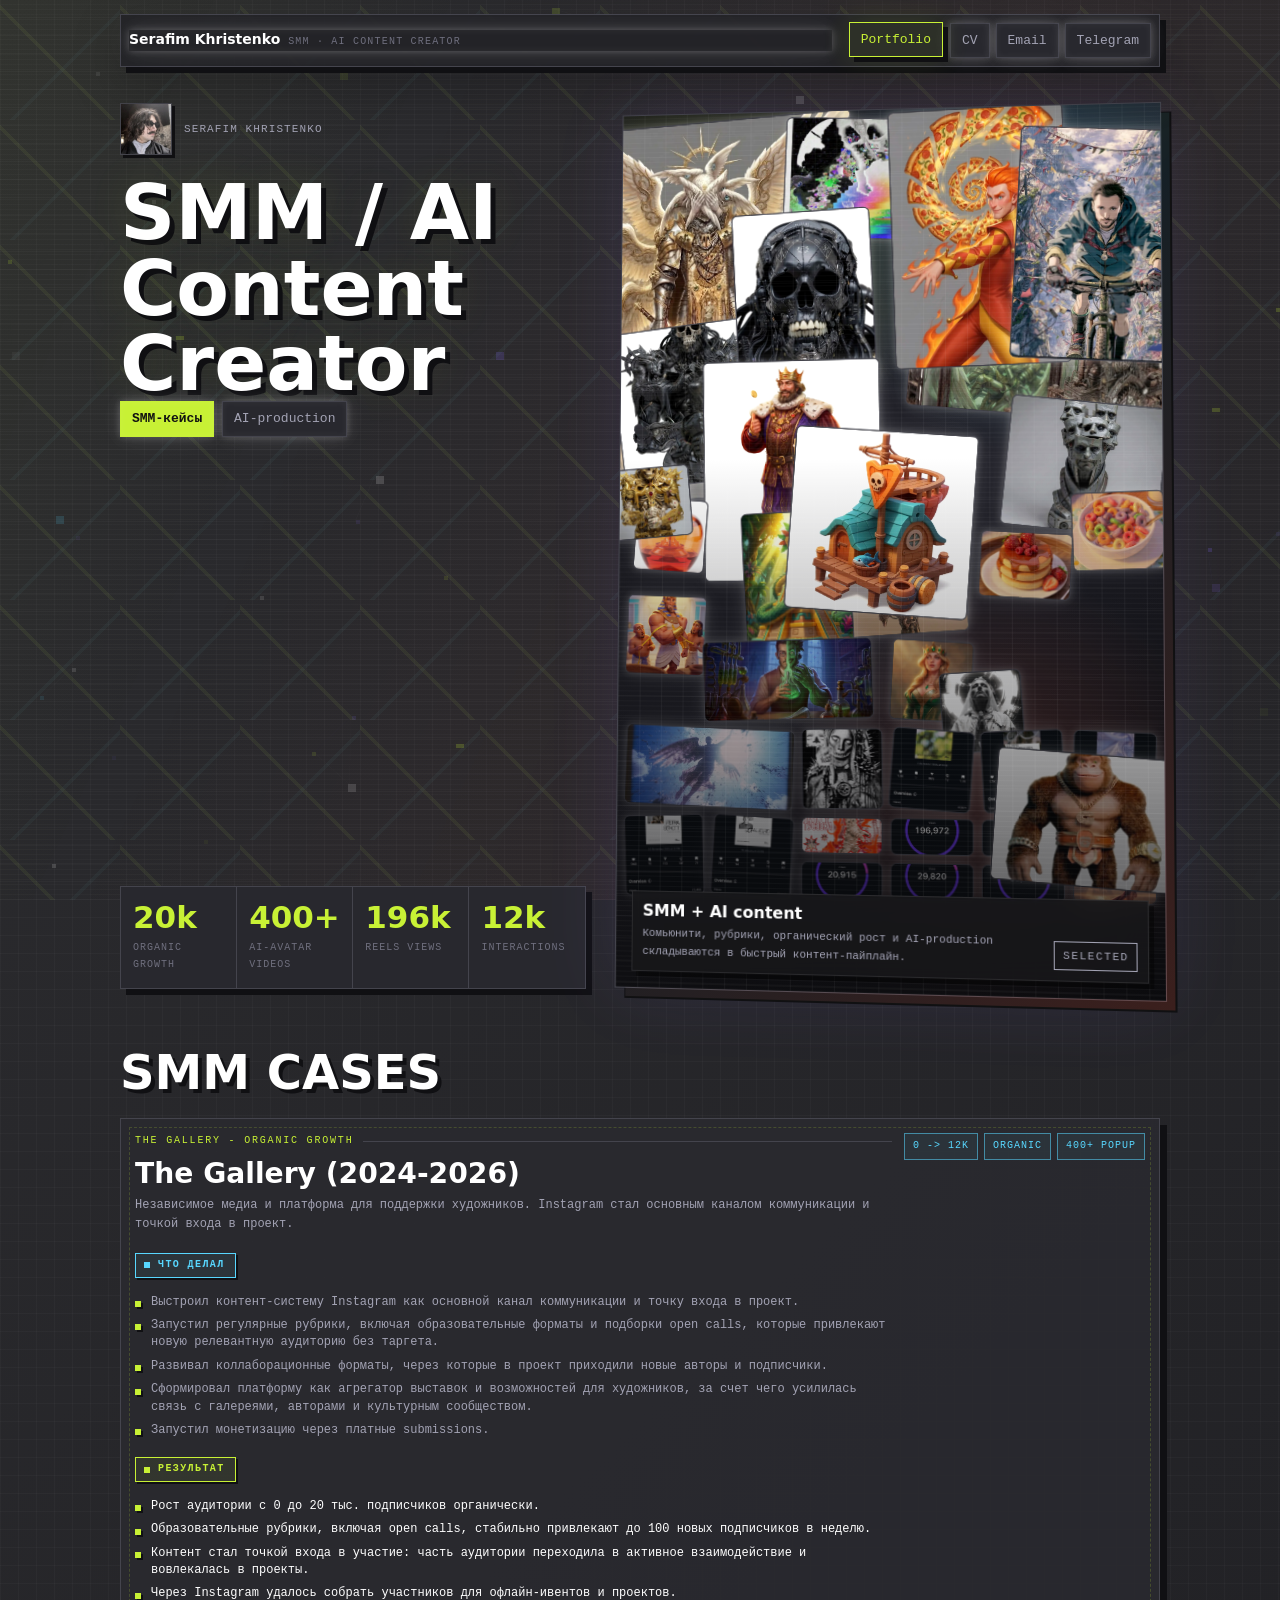
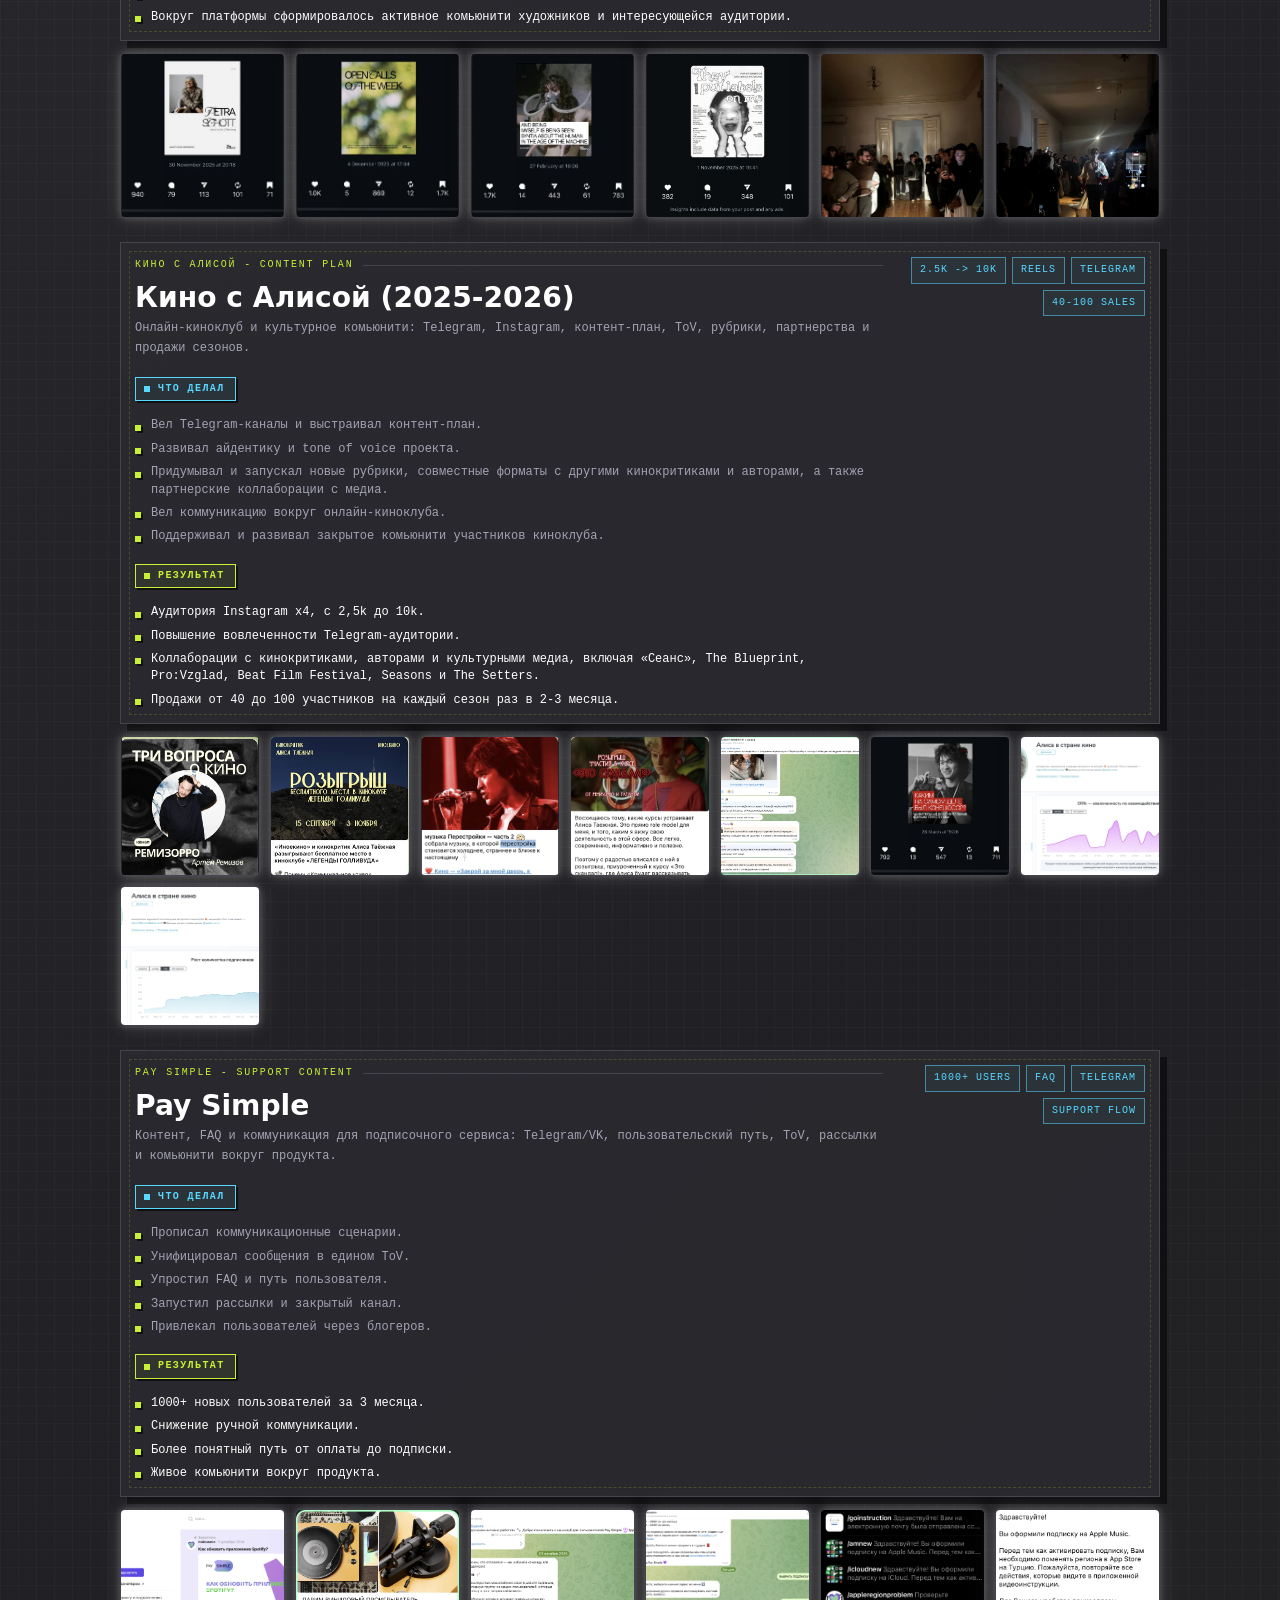
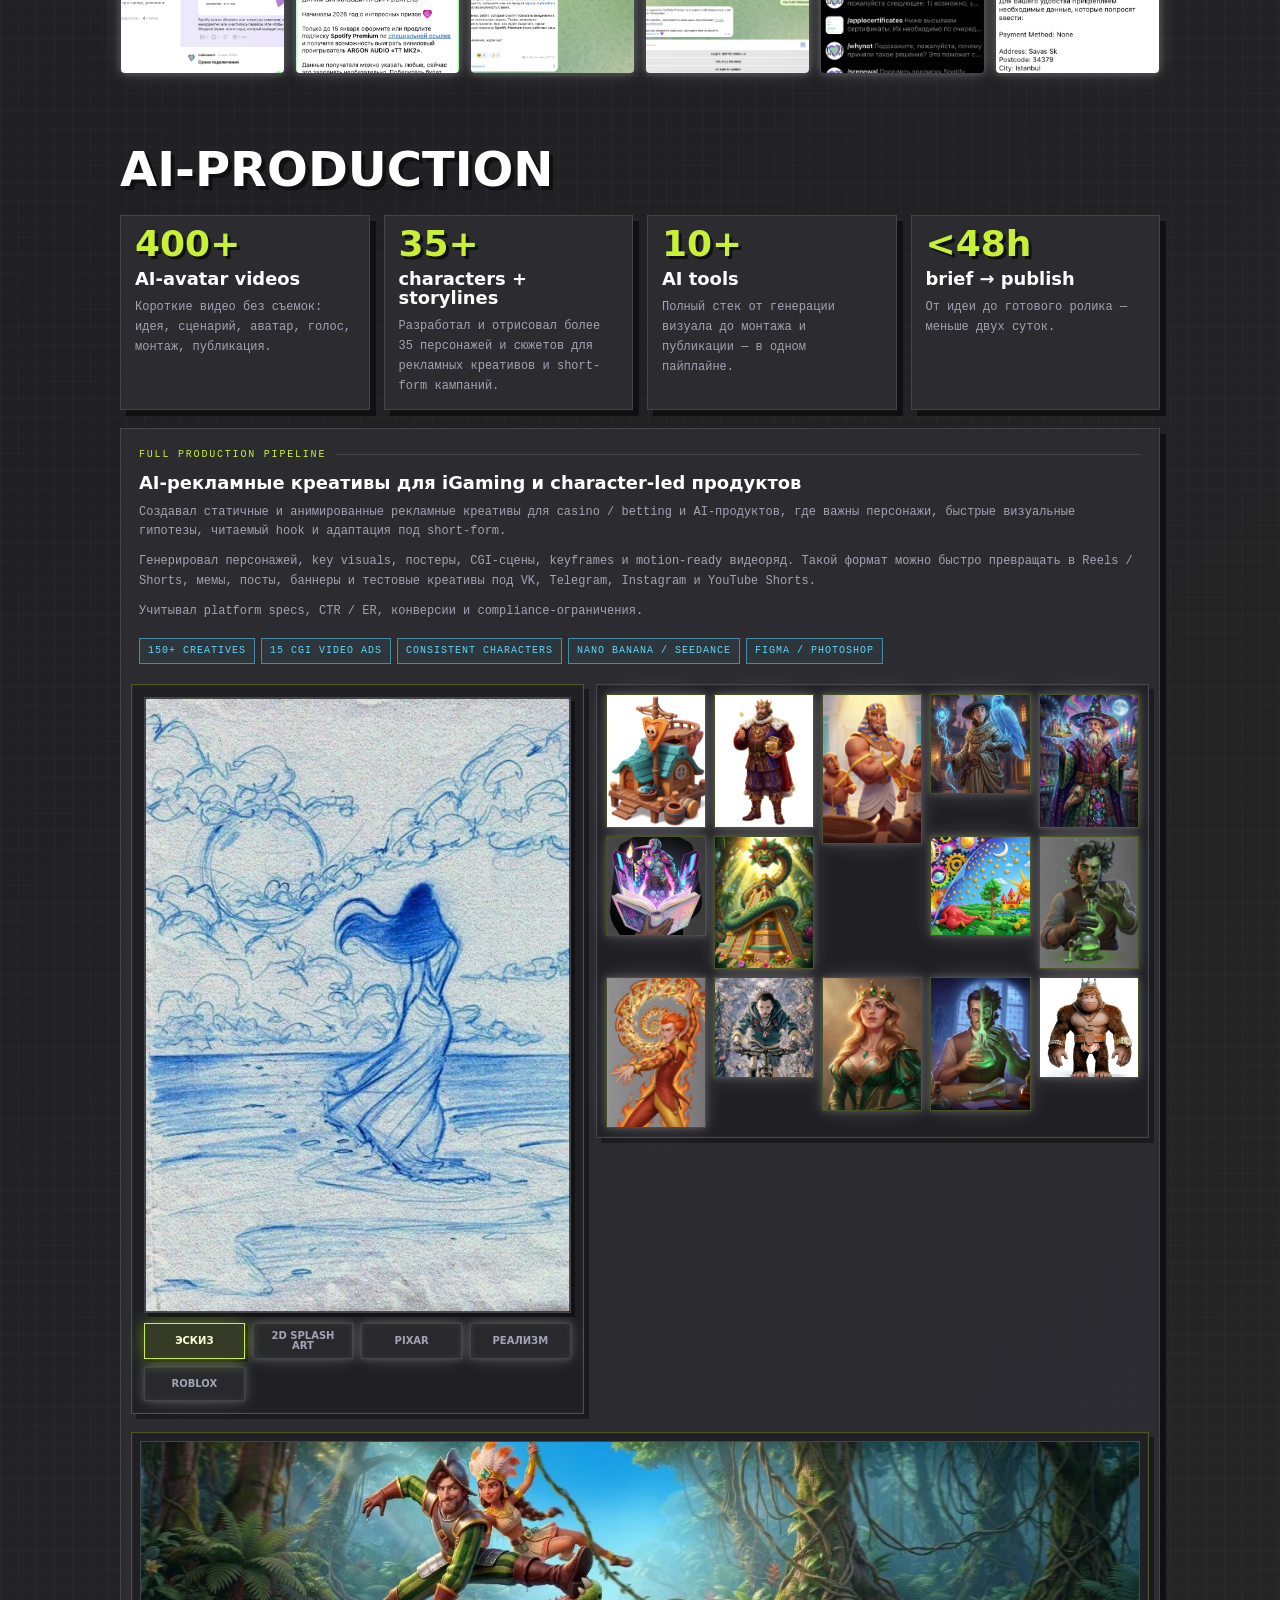
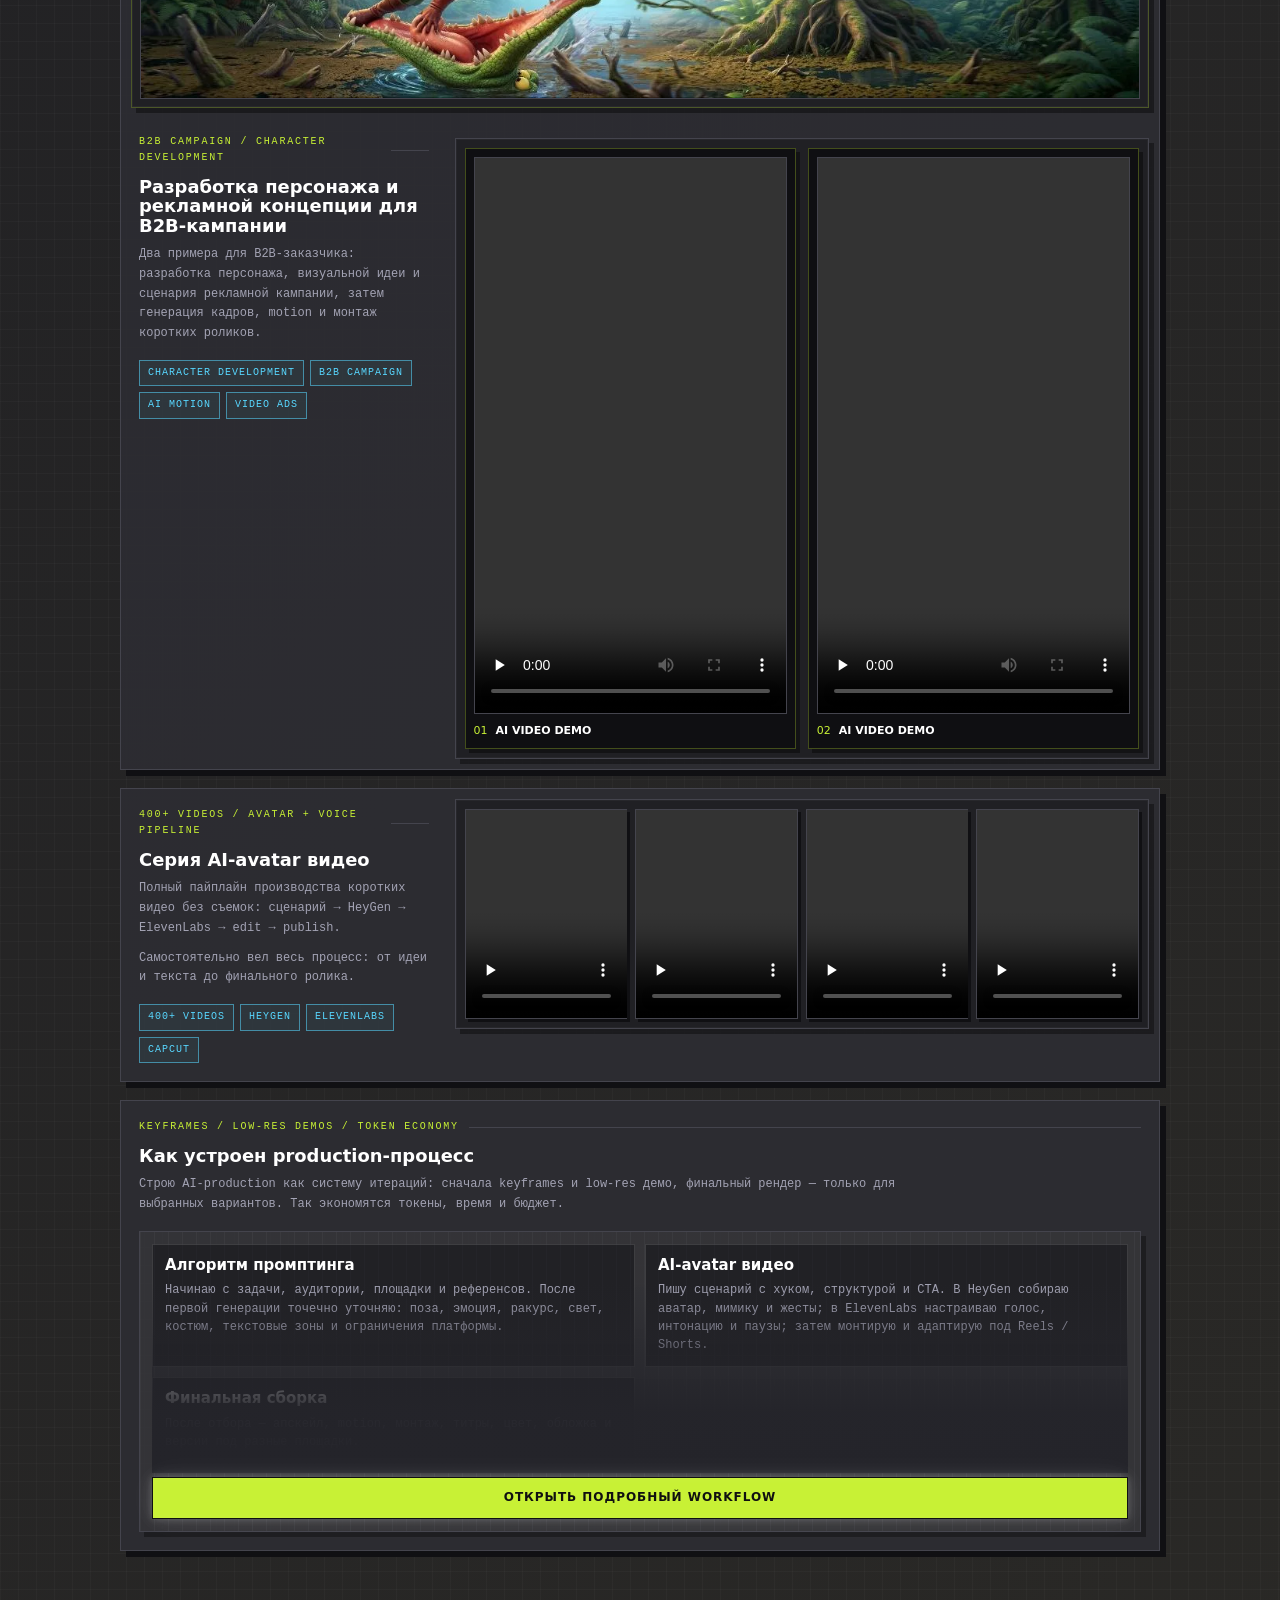
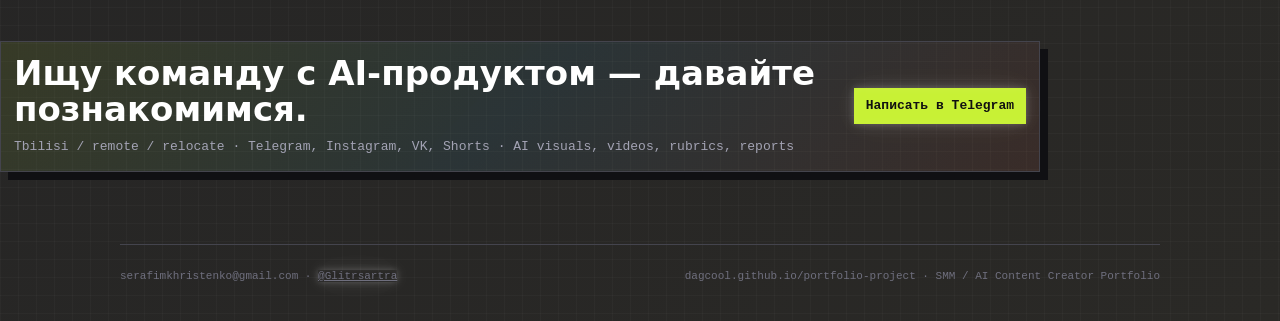
==== commit 5d78f138: "trim: workflow section - shorter lead, 6 cards → 3, removed duplicates and tech detail" ====
--- a/2026-05-23/files-mentioned-by-the-user-index/index.html
+++ b/2026-05-23/files-mentioned-by-the-user-index/index.html
@@ -516,35 +516,22 @@
           <div class="production-copy">
             <div class="section-kicker">keyframes / low-res demos / token economy</div>
             <h3>Как устроен production-процесс</h3>
-            <p class="workflow-lead">Я строю AI-production как систему быстрых итераций: сначала проверяю идею через keyframes, раскадровку и low-res демо, а финальный рендер делаю только для выбранных вариантов. Так экономятся токены, время и бюджет, а не тратятся десятки попыток на случайные финальные генерации.</p>
-            <p class="workflow-lead">Базовая логика: brief → research → hook / CTA → prompt → keyframes → low-res motion demo → selection → high-res render → edit → publish → metrics.</p>
+            <p class="workflow-lead">Строю AI-production как систему итераций: сначала keyframes и low-res демо, финальный рендер — только для выбранных вариантов. Так экономятся токены, время и бюджет.</p>
 
             <div class="workflow-spoiler" data-spoiler>
               <div class="workflow-spoiler-body" data-spoiler-body>
                 <div class="workflow-detail-grid">
                   <section class="workflow-detail-card">
-                    <h4>Экономия токенов</h4>
-                    <p>Сначала генерирую статичные keyframes: персонаж, поза, композиция, свет, главный визуальный конфликт. Потом собираю короткие демо в низком разрешении, чтобы проверить движение камеры, ритм, читаемость и удержание. В high-res перевожу только те варианты, которые уже прошли отбор.</p>
-                  </section>
-                  <section class="workflow-detail-card">
                     <h4>Алгоритм промптинга</h4>
-                    <p>Начинаю с общего пожелания: задача, аудитория, площадка, формат, настроение и референсы. После первой генерации добавляю уточнения по мере необходимости: поза, эмоция, ракурс, окружение, костюм, текстовые зоны, стиль света, степень реализма и ограничения для платформы.</p>
-                  </section>
-                  <section class="workflow-detail-card">
-                    <h4>Камера и сцена</h4>
-                    <p>Описываю пролет камеры и ракурс так, будто работаю оператором на реальной площадке: где стоит камера, какой объектив, есть ли dolly, pan, tilt, handheld, parallax, крупность плана и фокус. Для движения задаю темп, направление, длительность и точку, к которой ведет взгляд зрителя.</p>
-                  </section>
-                  <section class="workflow-detail-card">
-                    <h4>Свет и референсы</h4>
-                    <p>Представляю сцену физически: key light, fill light, rim light, источник света, тени, контраст, фон и глубина. Для персонажей даю референсы позы и силуэта, в том числе через скетчи, чтобы модель не просто делала красивую картинку, а попадала в нужное действие.</p>
+                    <p>Начинаю с задачи, аудитории, площадки и референсов. После первой генерации точечно уточняю: поза, эмоция, ракурс, свет, костюм, текстовые зоны и ограничения платформы.</p>
                   </section>
                   <section class="workflow-detail-card">
                     <h4>AI-avatar видео</h4>
-                    <p>Для avatar-контента пишу короткий сценарий с хуком, понятной структурой, CTA и ритмом под субтитры. В HeyGen собираю аватар, выражение лица, взгляд и жесты; в ElevenLabs настраиваю голос, интонацию, скорость и паузы; затем синхронизирую, монтирую и адаптирую ролик под Reels / Shorts.</p>
+                    <p>Пишу сценарий с хуком, структурой и CTA. В HeyGen собираю аватар, мимику и жесты; в ElevenLabs настраиваю голос, интонацию и паузы; затем монтирую и адаптирую под Reels / Shorts.</p>
                   </section>
                   <section class="workflow-detail-card">
                     <h4>Финальная сборка</h4>
-                    <p>После отбора делаю апскейл, motion, монтаж, титры, цвет, обложку и версии под разные площадки. В работе использую ChatGPT, Nano Banana, Seedance, Midjourney, Kling AI, Google Omni, Runway, HeyGen, ElevenLabs, CapCut, Figma, Photoshop и Google Sheets для отчетов.</p>
+                    <p>После отбора — апскейл, motion, монтаж, титры, цвет, обложка и версии под разные площадки.</p>
                   </section>
                 </div>
               </div>
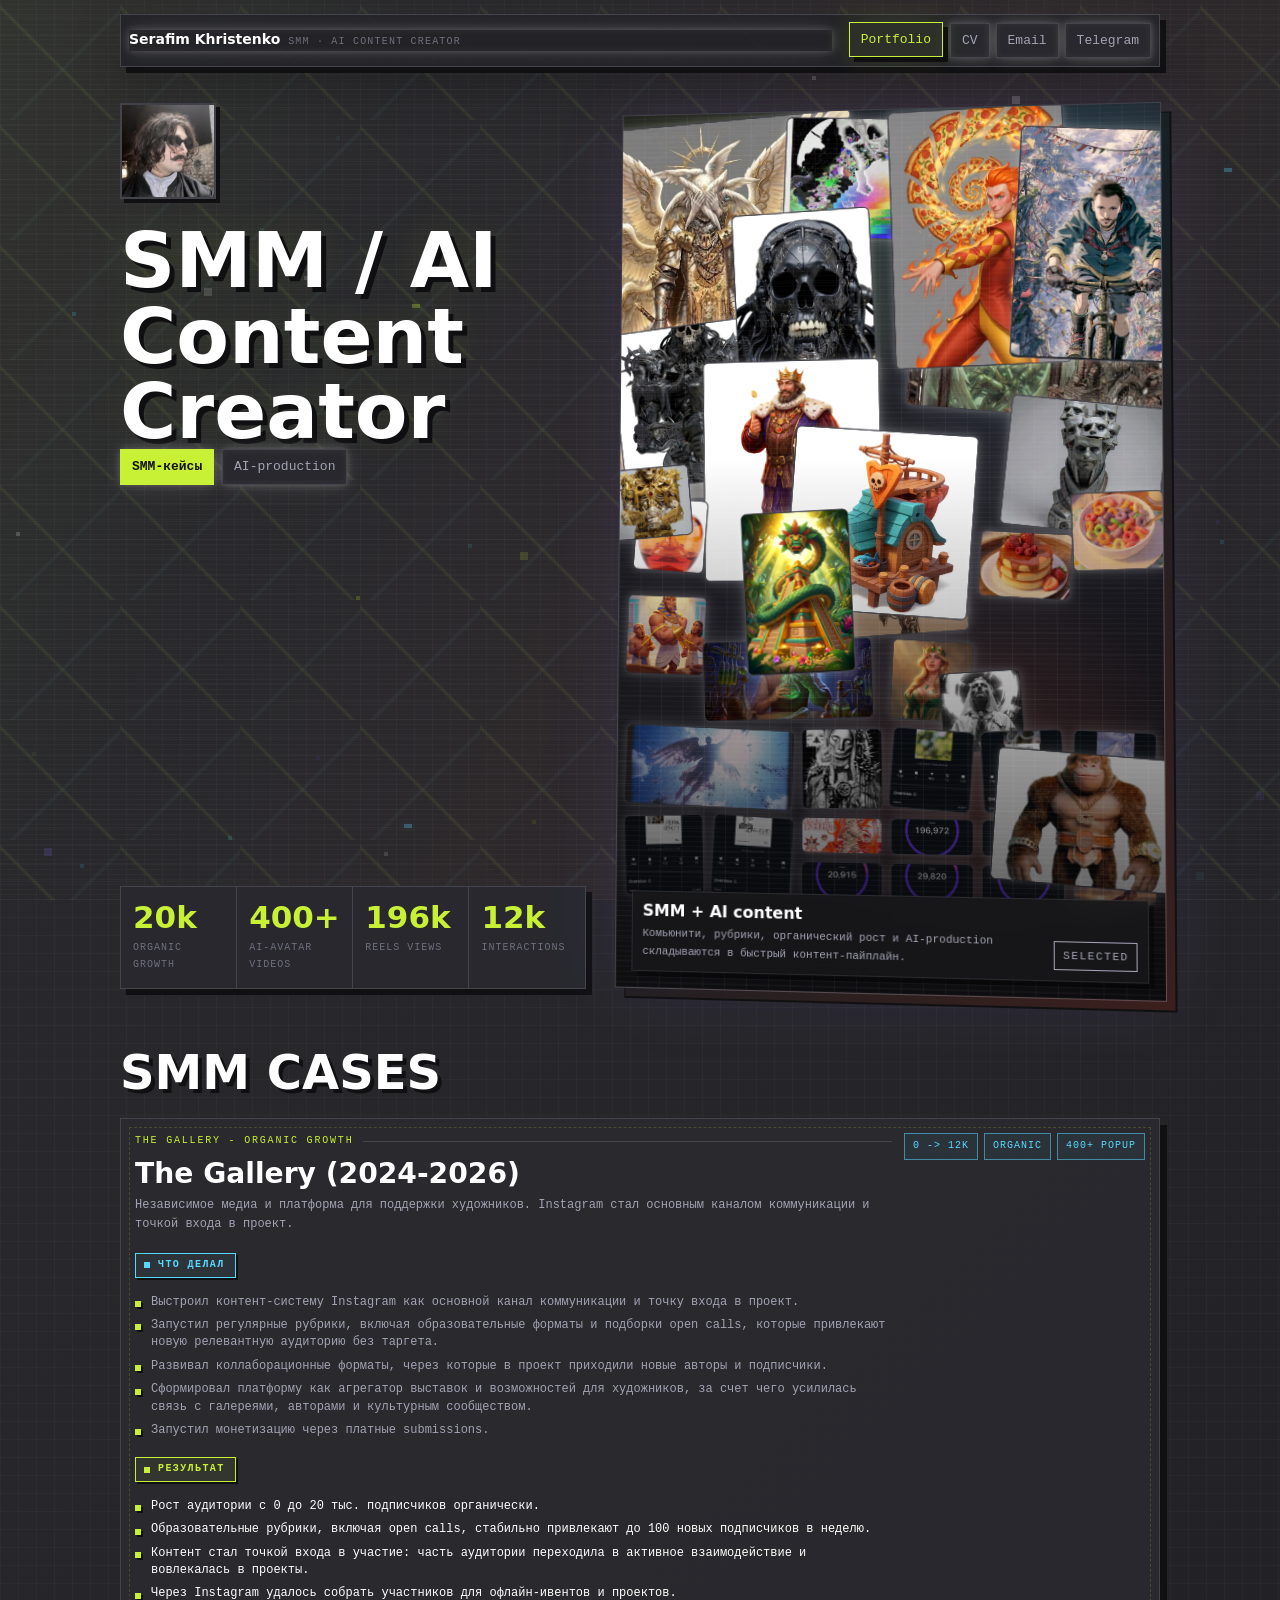
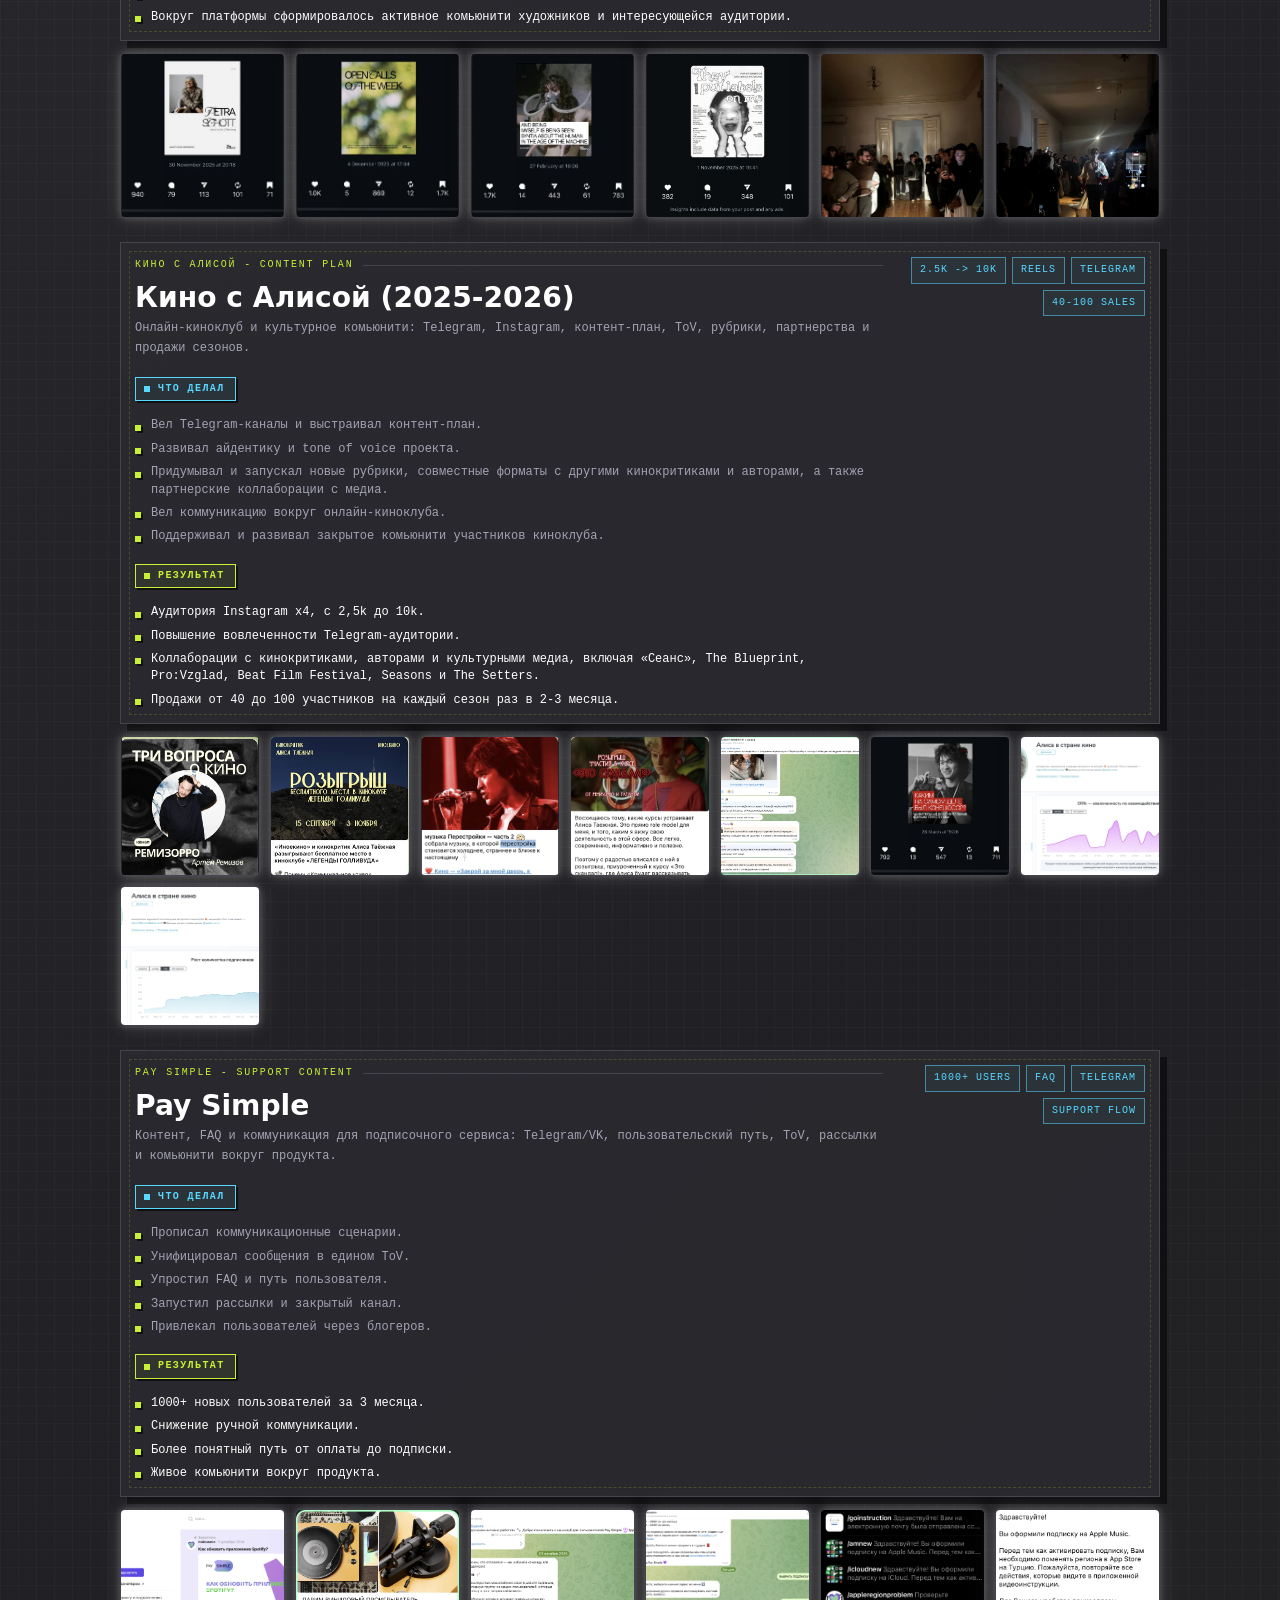
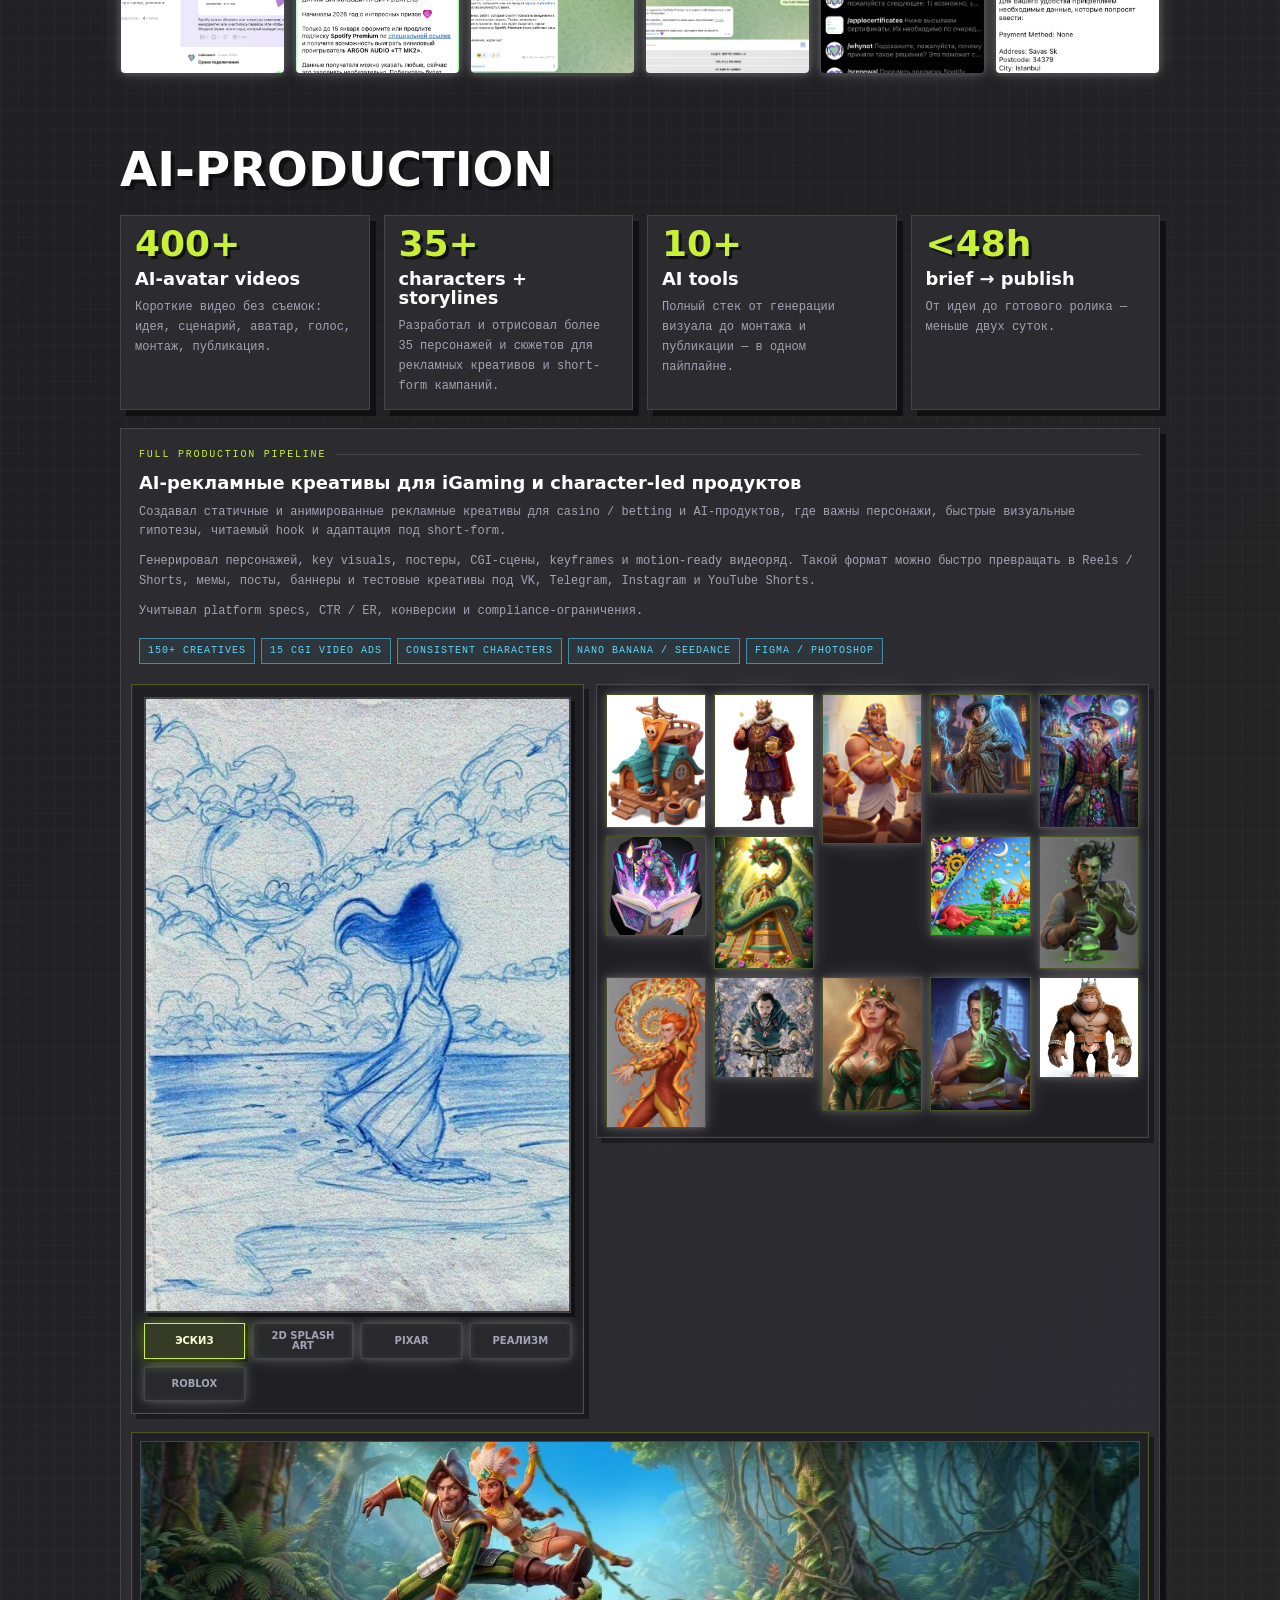
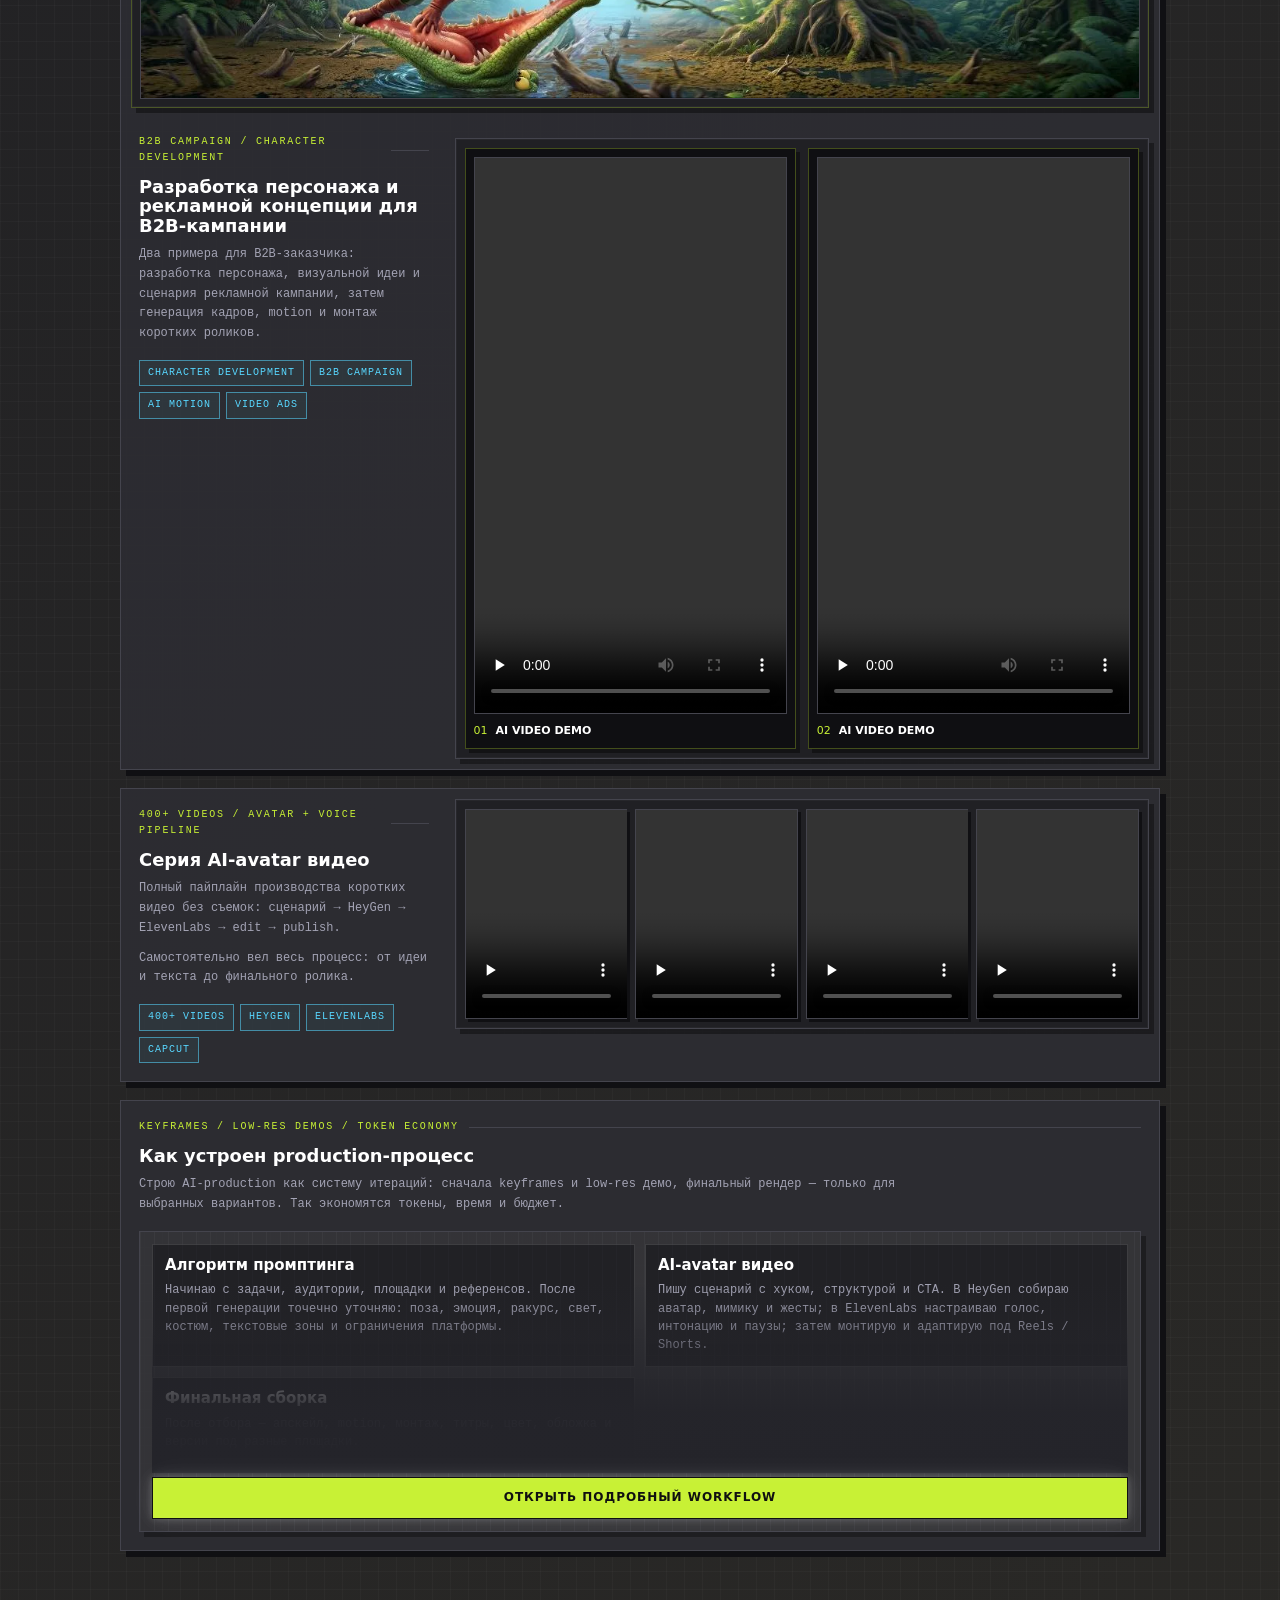
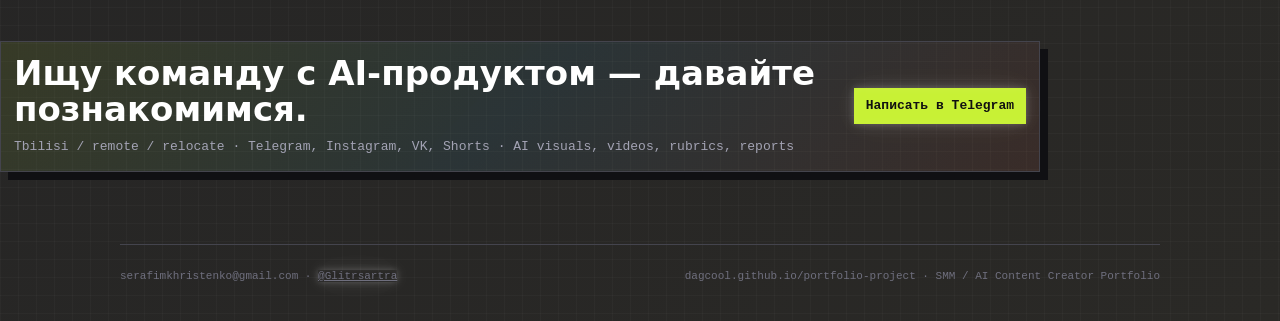
==== commit 1497c644: "fix: remove duplicate name in hero, enlarge profile photo to 96px" ====
--- a/2026-05-23/files-mentioned-by-the-user-index/index.html
+++ b/2026-05-23/files-mentioned-by-the-user-index/index.html
@@ -30,7 +30,6 @@
         <div>
           <div class="hero-profile">
             <img class="hero-profile-photo" src="assets/profile_photo_main.webp" alt="Serafim Khristenko">
-            <span class="hero-profile-name">Serafim Khristenko</span>
           </div>
           <h1>SMM / AI Content Creator</h1>
           <div class="hero-actions">
--- a/2026-05-23/files-mentioned-by-the-user-index/styles.css
+++ b/2026-05-23/files-mentioned-by-the-user-index/styles.css
@@ -294,27 +294,19 @@
 
 .hero-profile {
   display: flex;
-  align-items: center;
-  gap: 12px;
-  margin-bottom: 20px;
+  align-items: flex-start;
+  margin-bottom: 24px;
 }
 
 .hero-profile-photo {
-  width: 52px;
-  height: 52px;
+  width: 96px;
+  height: 96px;
   object-fit: cover;
   object-position: center top;
-  border: 1px solid var(--line);
-  box-shadow: 3px 3px 0 var(--shadow);
+  border: 2px solid var(--line);
+  box-shadow: 4px 4px 0 var(--shadow);
   flex: 0 0 auto;
-  filter: grayscale(20%);
-}
-
-.hero-profile-name {
-  color: var(--muted);
-  font-size: 11px;
-  letter-spacing: 0.1em;
-  text-transform: uppercase;
+  filter: grayscale(15%);
 }
 
 
@@ -578,7 +570,7 @@
   --tilt: rotate(-3deg);
   grid-column: span 2;
   grid-row: span 2;
-  z-index: 12;
+  z-index: 20;
   align-self: center;
   justify-self: center;
   width: 64%;
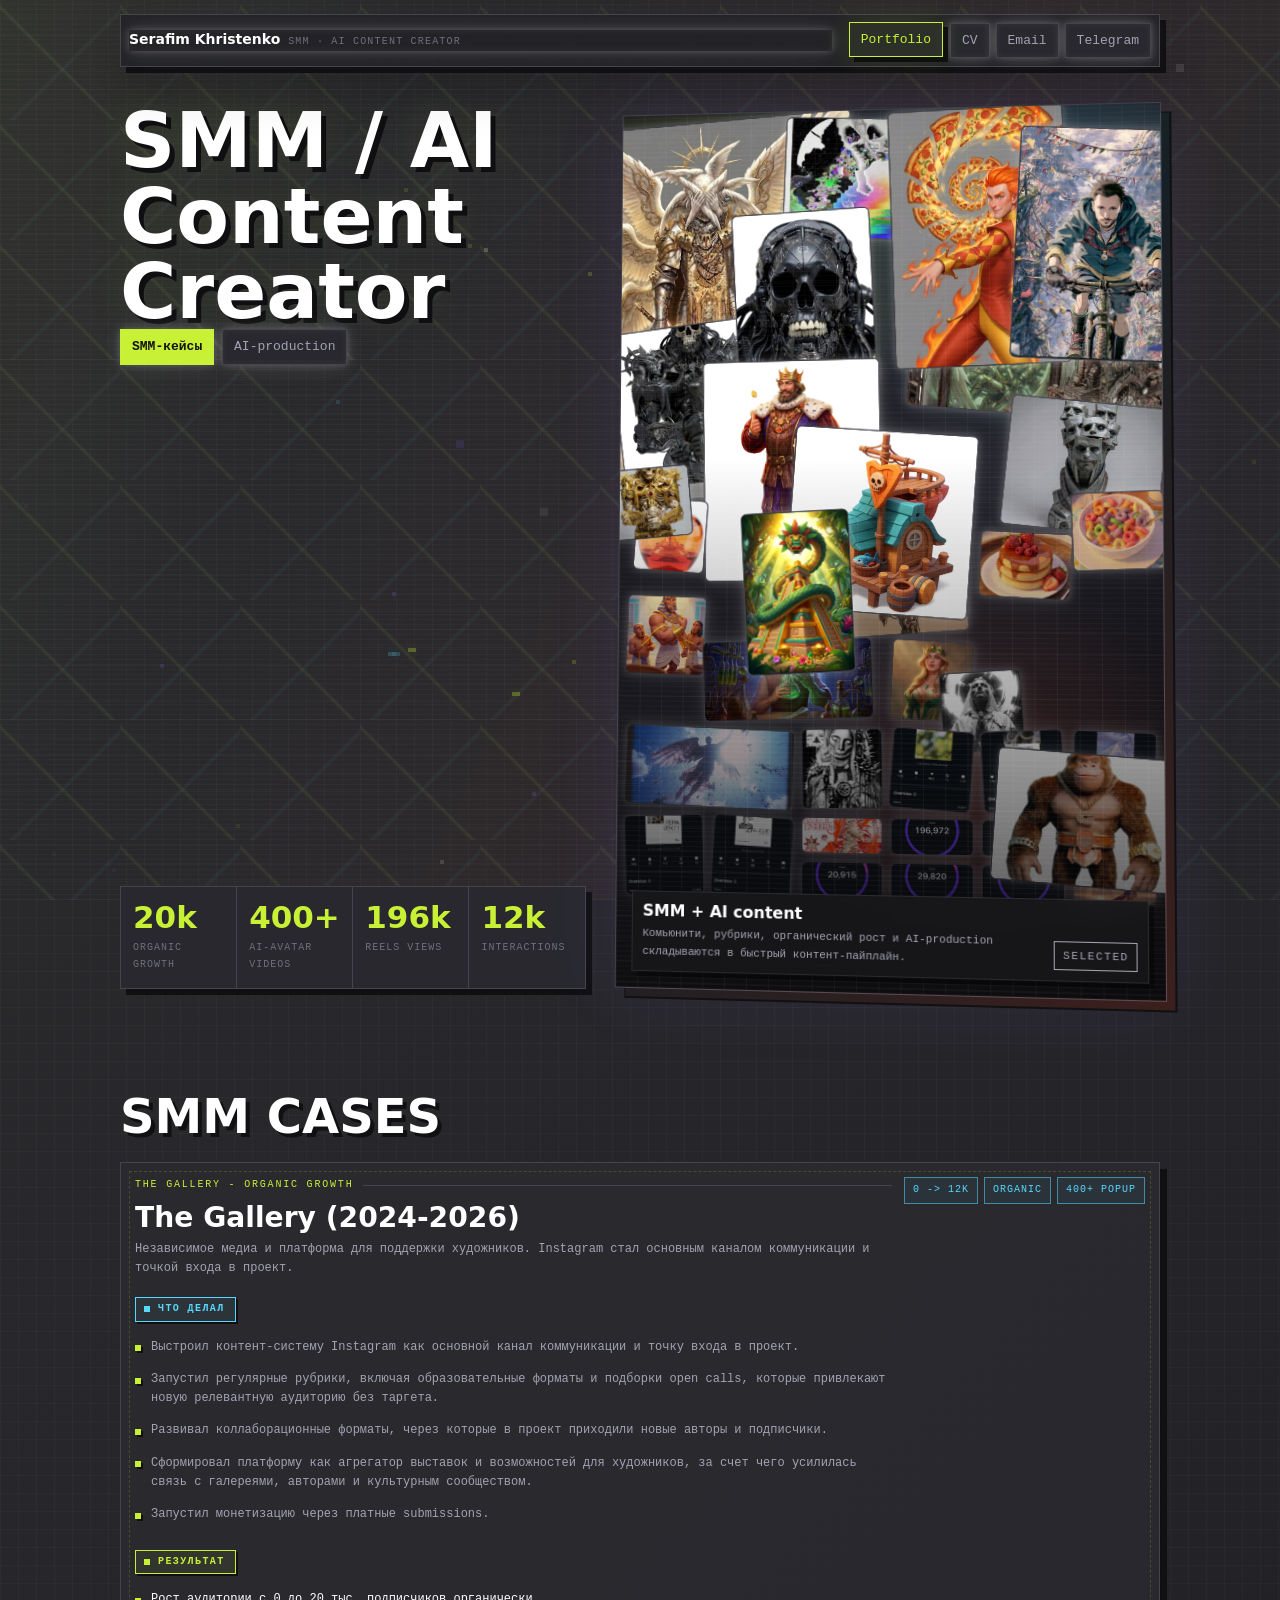
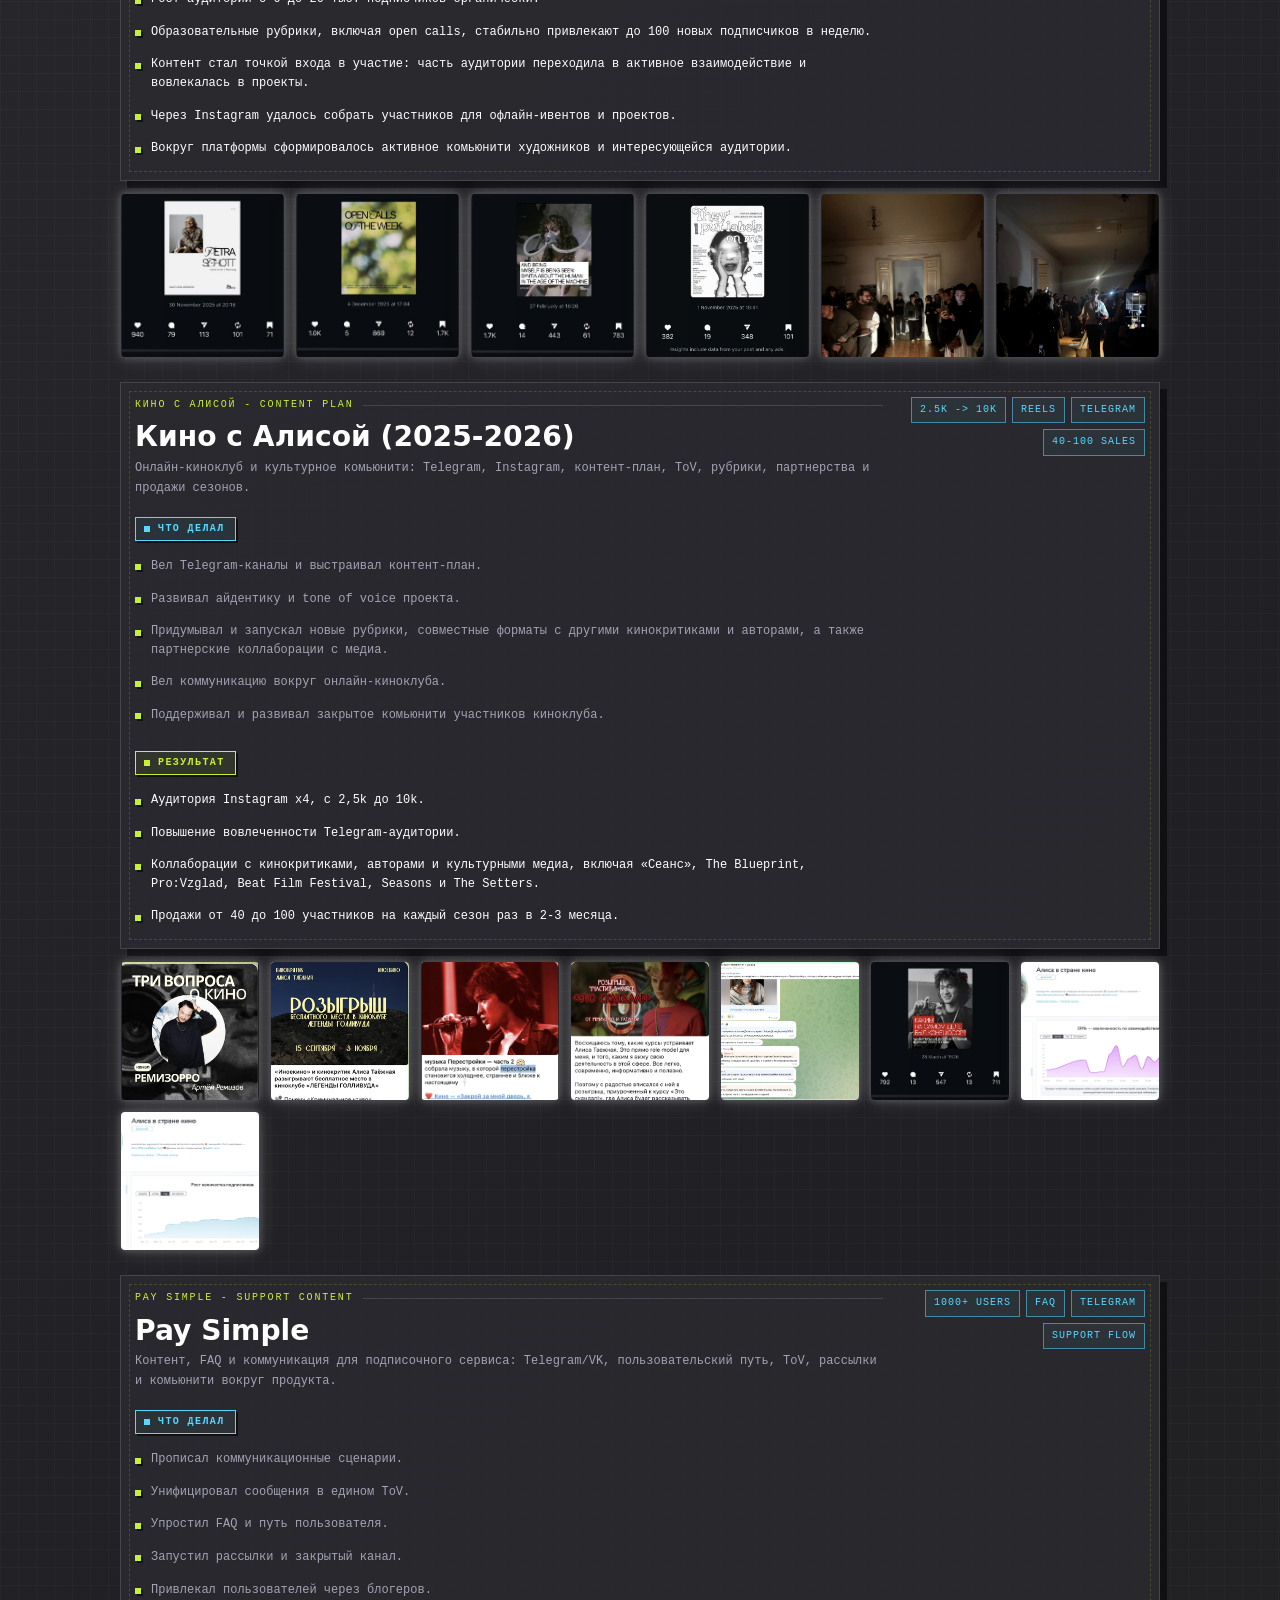
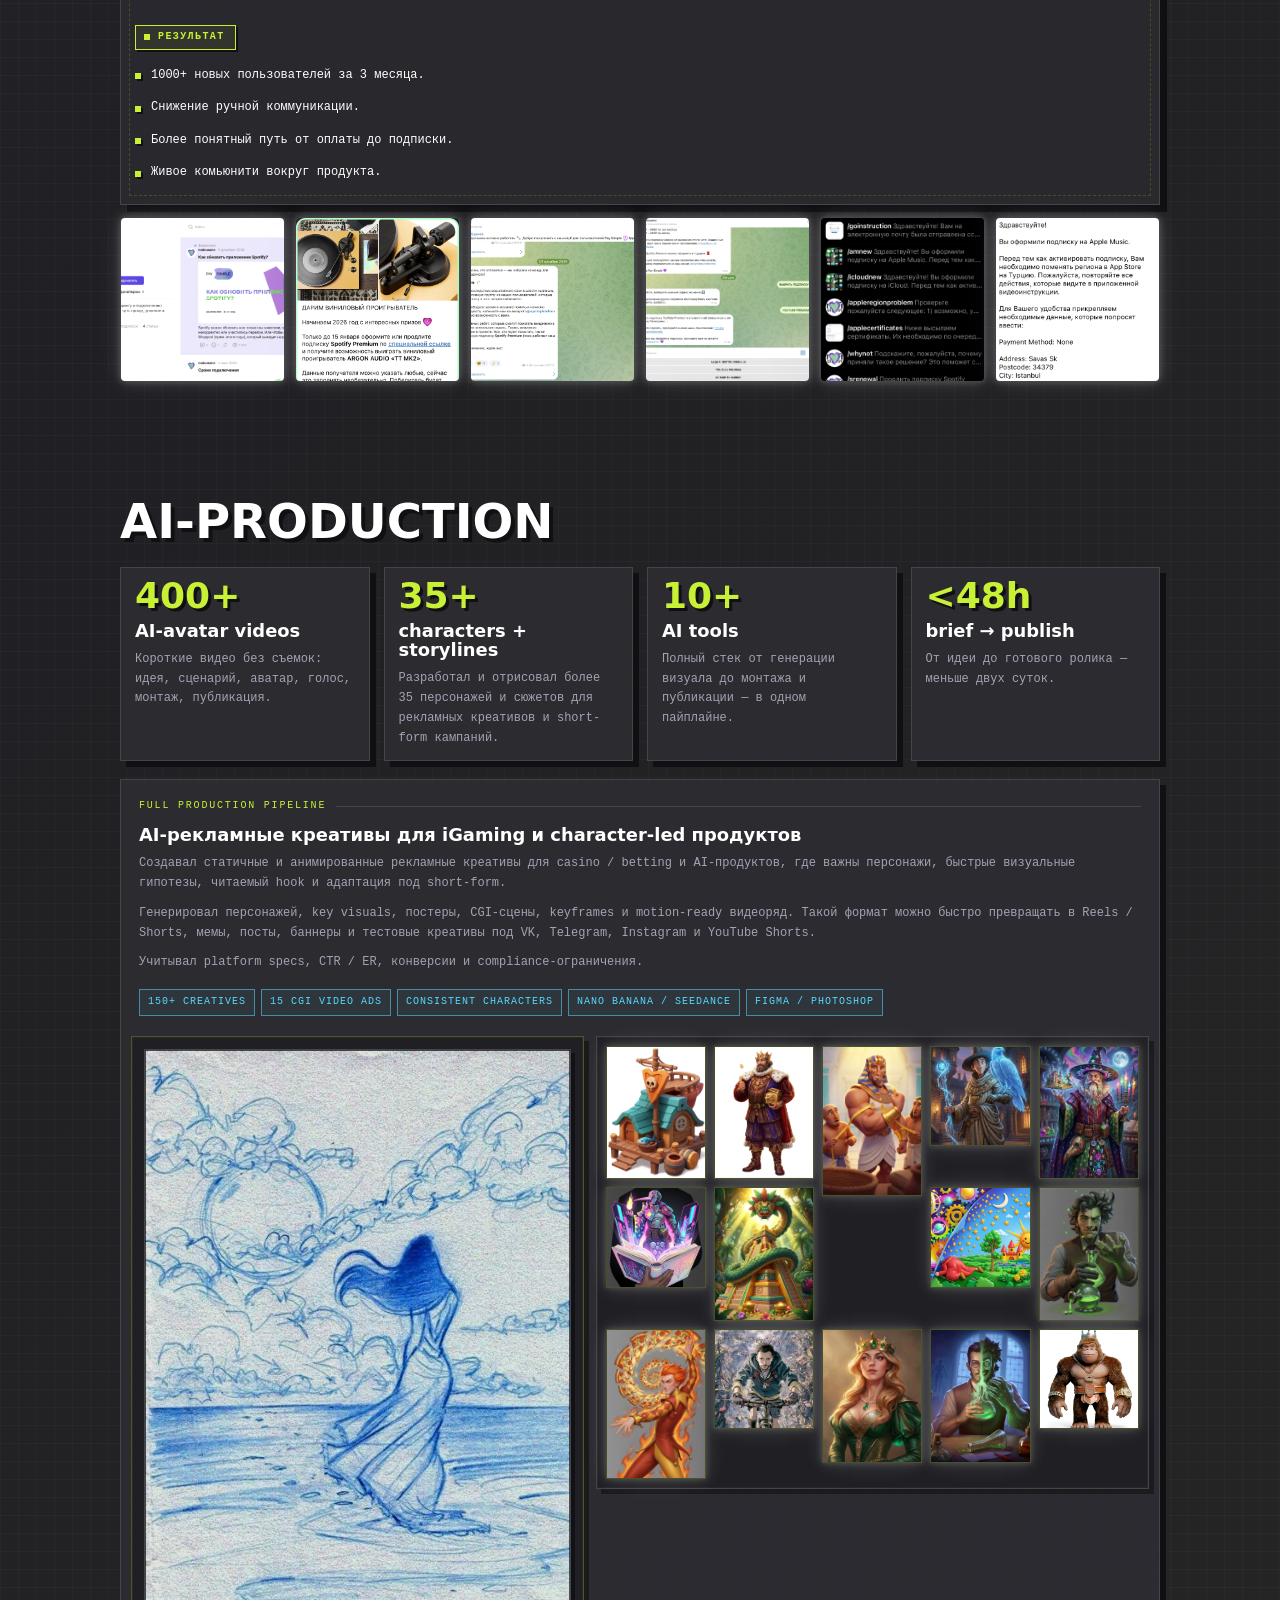
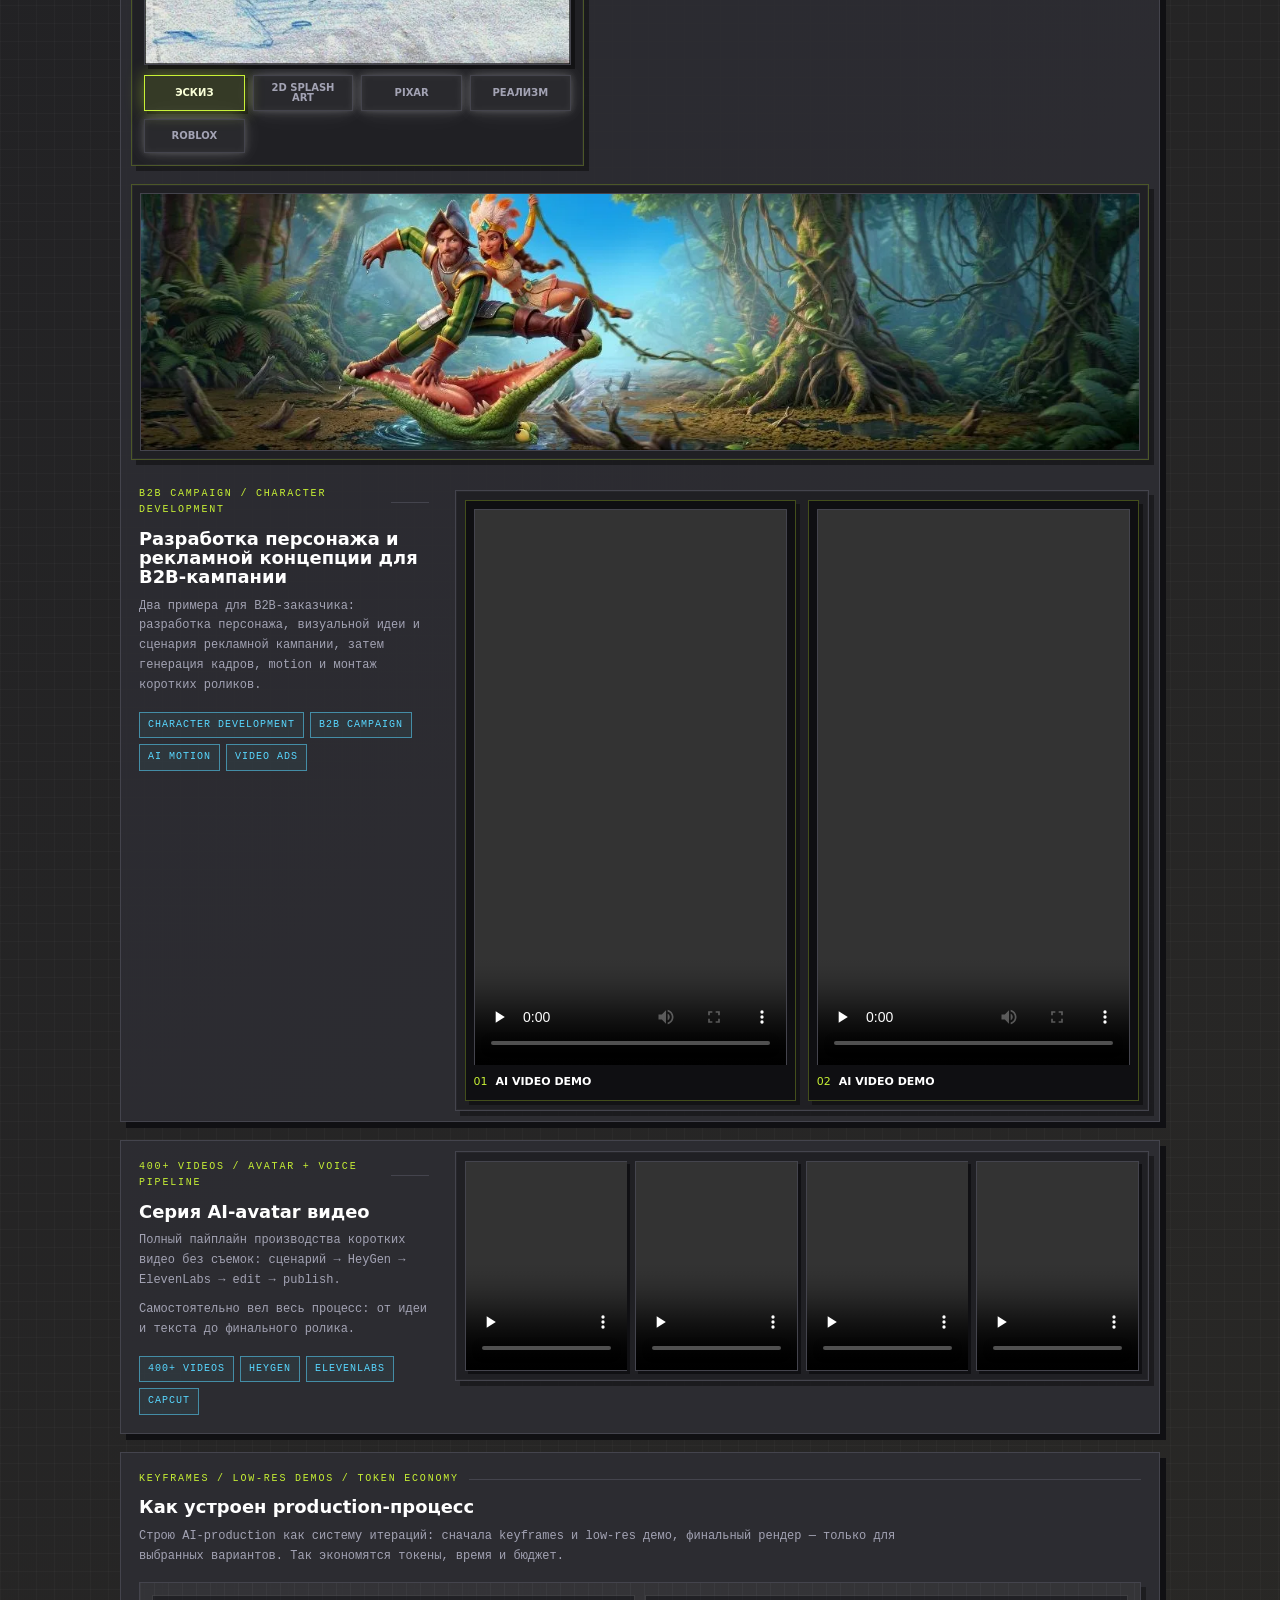
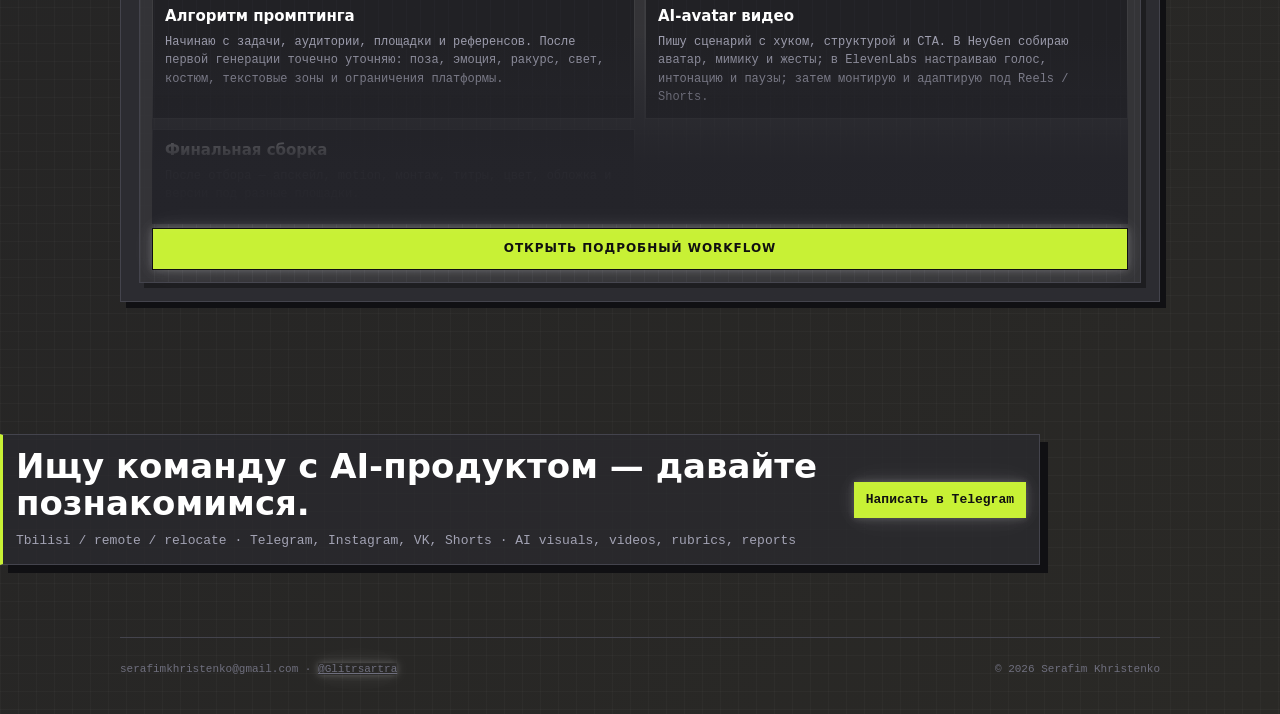
==== commit ea503a72: "fix: full design audit — h1 clamp, hero-actions spacing, section rhythm, cta-band, case-points, mobi" ====
--- a/2026-05-23/files-mentioned-by-the-user-index/index.html
+++ b/2026-05-23/files-mentioned-by-the-user-index/index.html
@@ -28,9 +28,6 @@
     <section class="hero shell">
       <div class="hero-copy">
         <div>
-          <div class="hero-profile">
-            <img class="hero-profile-photo" src="assets/profile_photo_main.webp" alt="Serafim Khristenko">
-          </div>
           <h1>SMM / AI Content Creator</h1>
           <div class="hero-actions">
             <a class="pixel-button primary" href="#cases">SMM-кейсы</a>
@@ -553,7 +550,7 @@
 
   <footer class="footer shell">
     <span>serafimkhristenko@gmail.com · <a href="https://t.me/Glitrsartra">@Glitrsartra</a></span>
-    <span>dagcool.github.io/portfolio-project · SMM / AI Content Creator Portfolio</span>
+    <span>© 2026 Serafim Khristenko</span>
   </footer>
 
   <div class="lightbox" data-lightbox>
--- a/2026-05-23/files-mentioned-by-the-user-index/styles.css
+++ b/2026-05-23/files-mentioned-by-the-user-index/styles.css
@@ -181,14 +181,42 @@
 }
 
 .brand-name {
+  position: relative;
   color: #fff;
   font-family: "Syne", Inter, system-ui, sans-serif;
   font-size: 15px;
   font-weight: 800;
   line-height: 1.1;
-  overflow: hidden;
+  overflow: visible;
   text-overflow: ellipsis;
   white-space: nowrap;
+  transition: color 220ms ease, text-shadow 220ms ease;
+}
+
+.brand-name::after {
+  content: "";
+  position: absolute;
+  left: 0;
+  bottom: -2px;
+  width: 100%;
+  height: 1px;
+  background: var(--acid);
+  transform: scaleX(0);
+  transform-origin: left;
+  transition: transform 300ms cubic-bezier(0.22, 1, 0.36, 1);
+}
+
+.brand:hover .brand-name {
+  color: var(--acid);
+  text-shadow: 0 0 18px rgba(200, 241, 53, 0.5), 0 0 44px rgba(200, 241, 53, 0.2);
+}
+
+.brand:hover .brand-name::after {
+  transform: scaleX(1);
+}
+
+.brand:hover .brand-role {
+  color: rgba(200, 241, 53, 0.5);
 }
 
 .brand-role {
@@ -199,6 +227,7 @@
   overflow: hidden;
   text-overflow: ellipsis;
   white-space: nowrap;
+  transition: color 220ms ease;
 }
 
 .nav {
@@ -287,7 +316,7 @@
 
 h1 {
   max-width: 680px;
-  font-size: clamp(48px, 7.4vw, 104px);
+  font-size: clamp(48px, 6.2vw, 88px);
   font-weight: 800;
   text-shadow: 5px 5px 0 #0f0f12, 0 0 44px rgba(200, 241, 53, 0.1);
 }
@@ -320,7 +349,7 @@
   display: flex;
   flex-wrap: wrap;
   gap: 10px;
-  margin-top: 24px;
+  margin-top: 36px;
 }
 
 .pixel-button.primary {
@@ -875,6 +904,14 @@
 
 .section {
   padding: 52px 0;
+}
+
+.thumbnail-showcase.section {
+  padding-top: 80px;
+}
+
+#ai-production.section {
+  padding-top: 80px;
 }
 
 .section-head {
@@ -1425,7 +1462,8 @@
   padding-left: 16px;
   color: var(--muted);
   font-size: 12px;
-  line-height: 1.45;
+  line-height: 1.55;
+  margin-bottom: 8px;
 }
 
 .case-points li::before {
@@ -2017,10 +2055,11 @@
   grid-template-columns: minmax(0, 1fr) auto;
   gap: 24px;
   align-items: center;
-  margin: 54px 0 72px;
-  padding: 22px;
-  background: linear-gradient(135deg, rgba(200, 241, 53, 0.1), rgba(88, 215, 255, 0.08), rgba(255, 101, 74, 0.08));
+  margin: 96px 0 72px;
+  padding: 22px 26px;
+  background: rgba(42, 42, 47, 0.7);
   border: 1px solid var(--line);
+  border-left: 3px solid var(--acid);
   box-shadow: 8px 8px 0 var(--shadow);
 }
 
@@ -2152,7 +2191,7 @@
 .cv-title .glow-name {
   max-width: 900px;
   color: #fff;
-  font-size: 76px;
+  font-size: clamp(36px, 5.5vw, 76px);
   text-shadow:
     5px 5px 0 #0f0f12,
     0 0 22px rgba(255, 255, 255, 0.28),
@@ -2584,7 +2623,7 @@
 
   .hero-collage {
     grid-template-columns: repeat(3, minmax(0, 1fr));
-    grid-auto-rows: 42px;
+    grid-auto-rows: 72px;
     min-height: auto;
   }
 
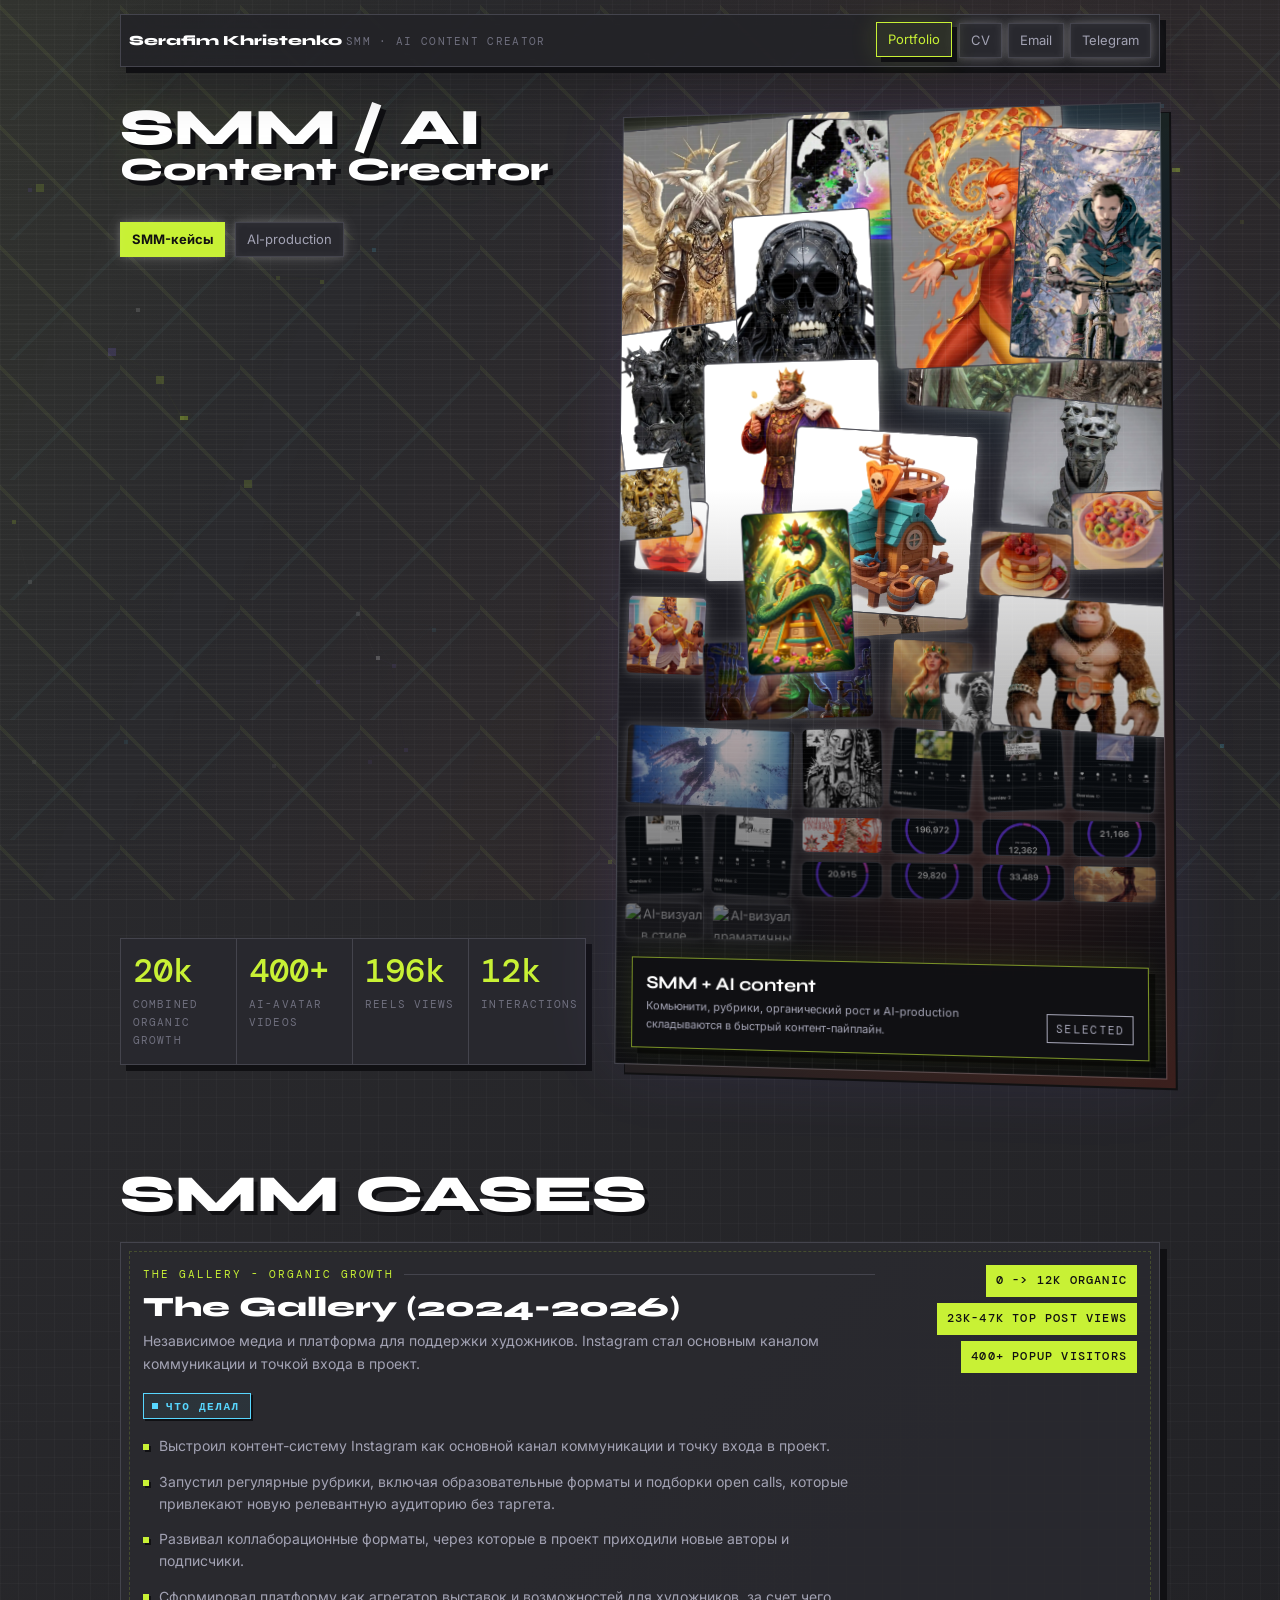
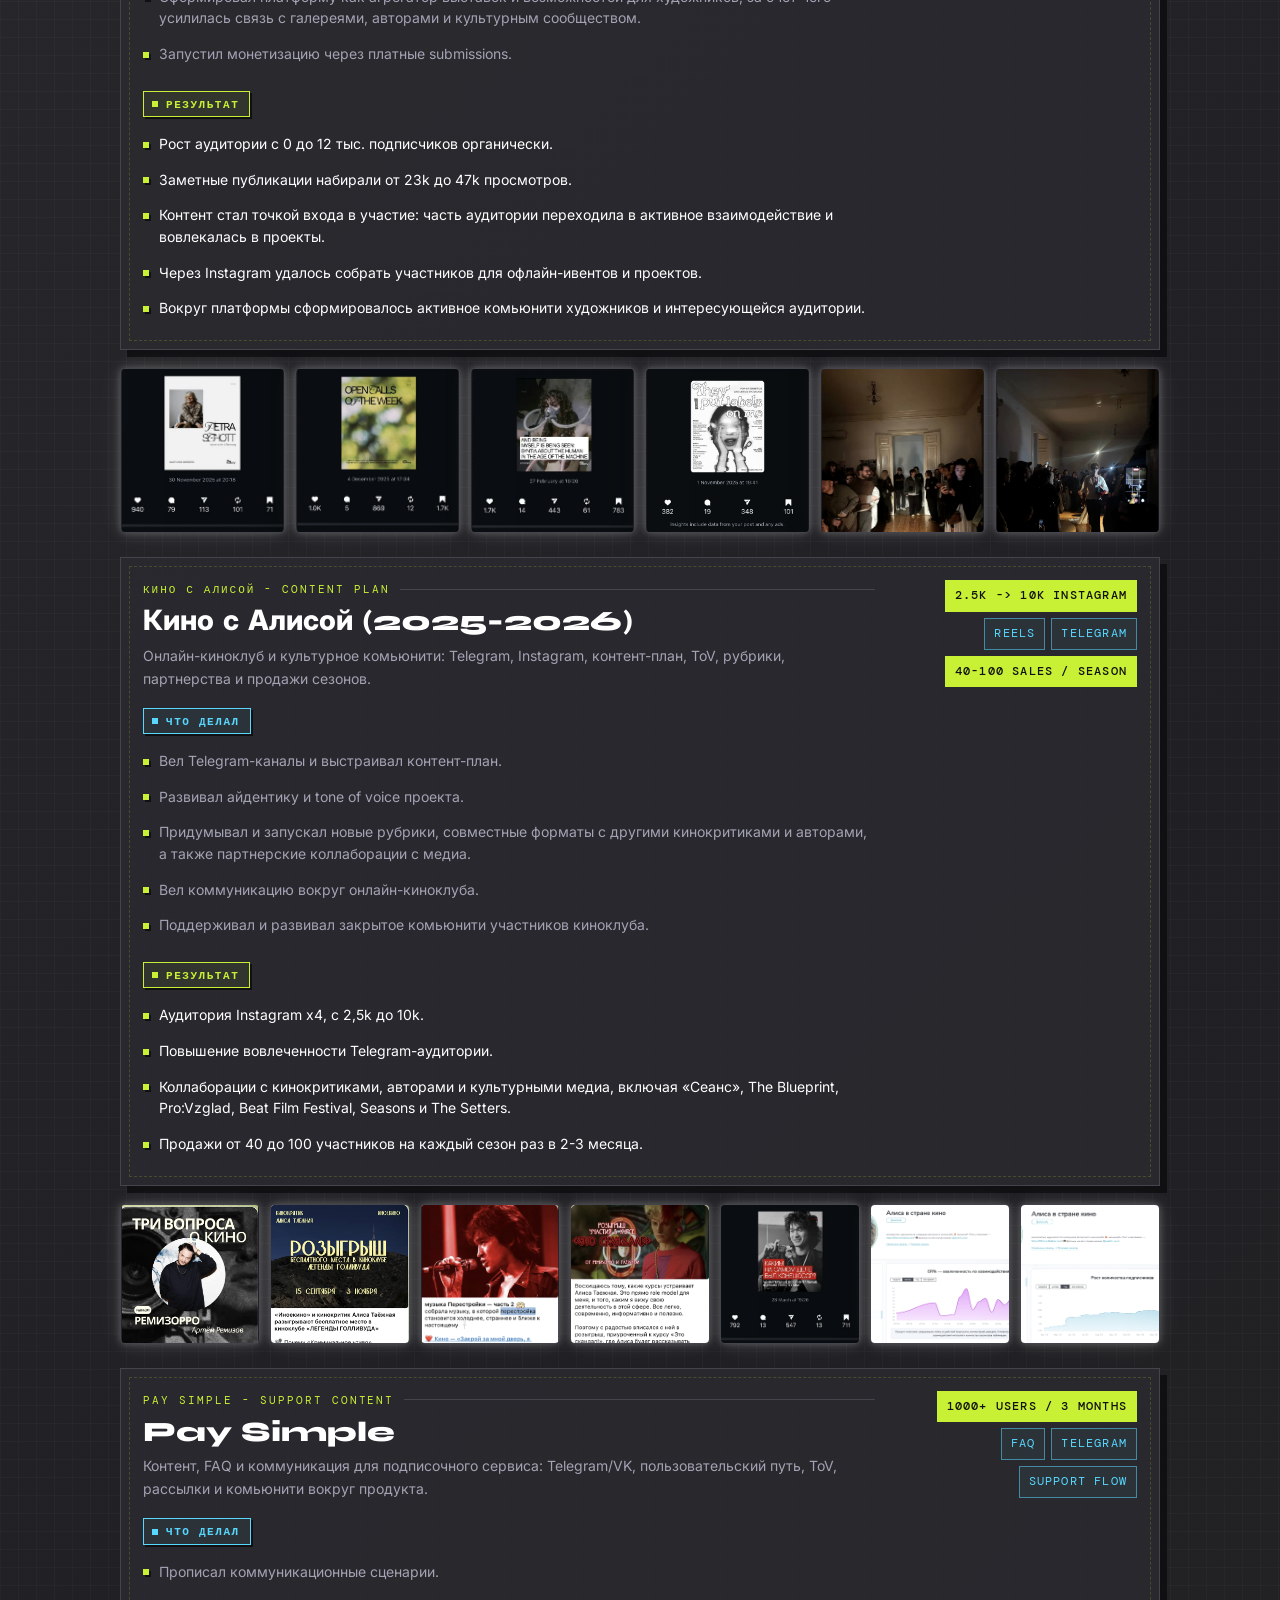
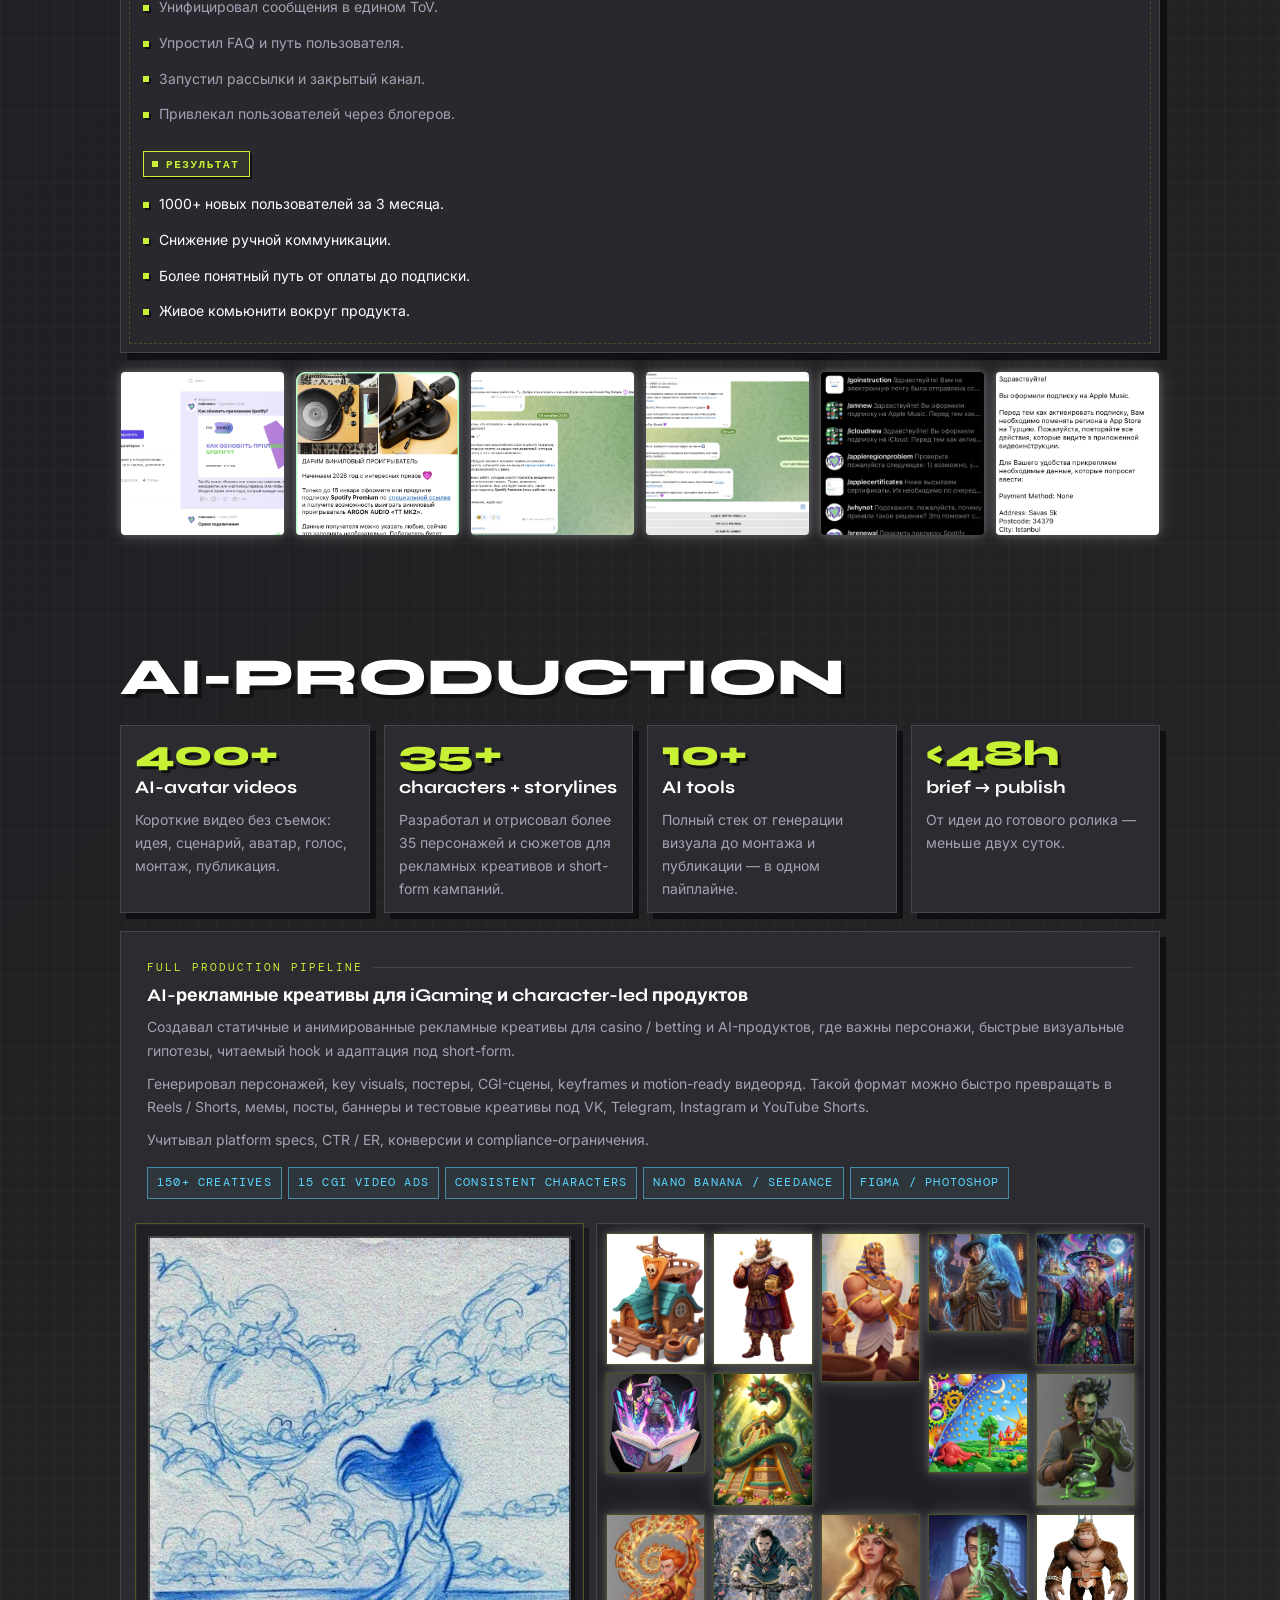
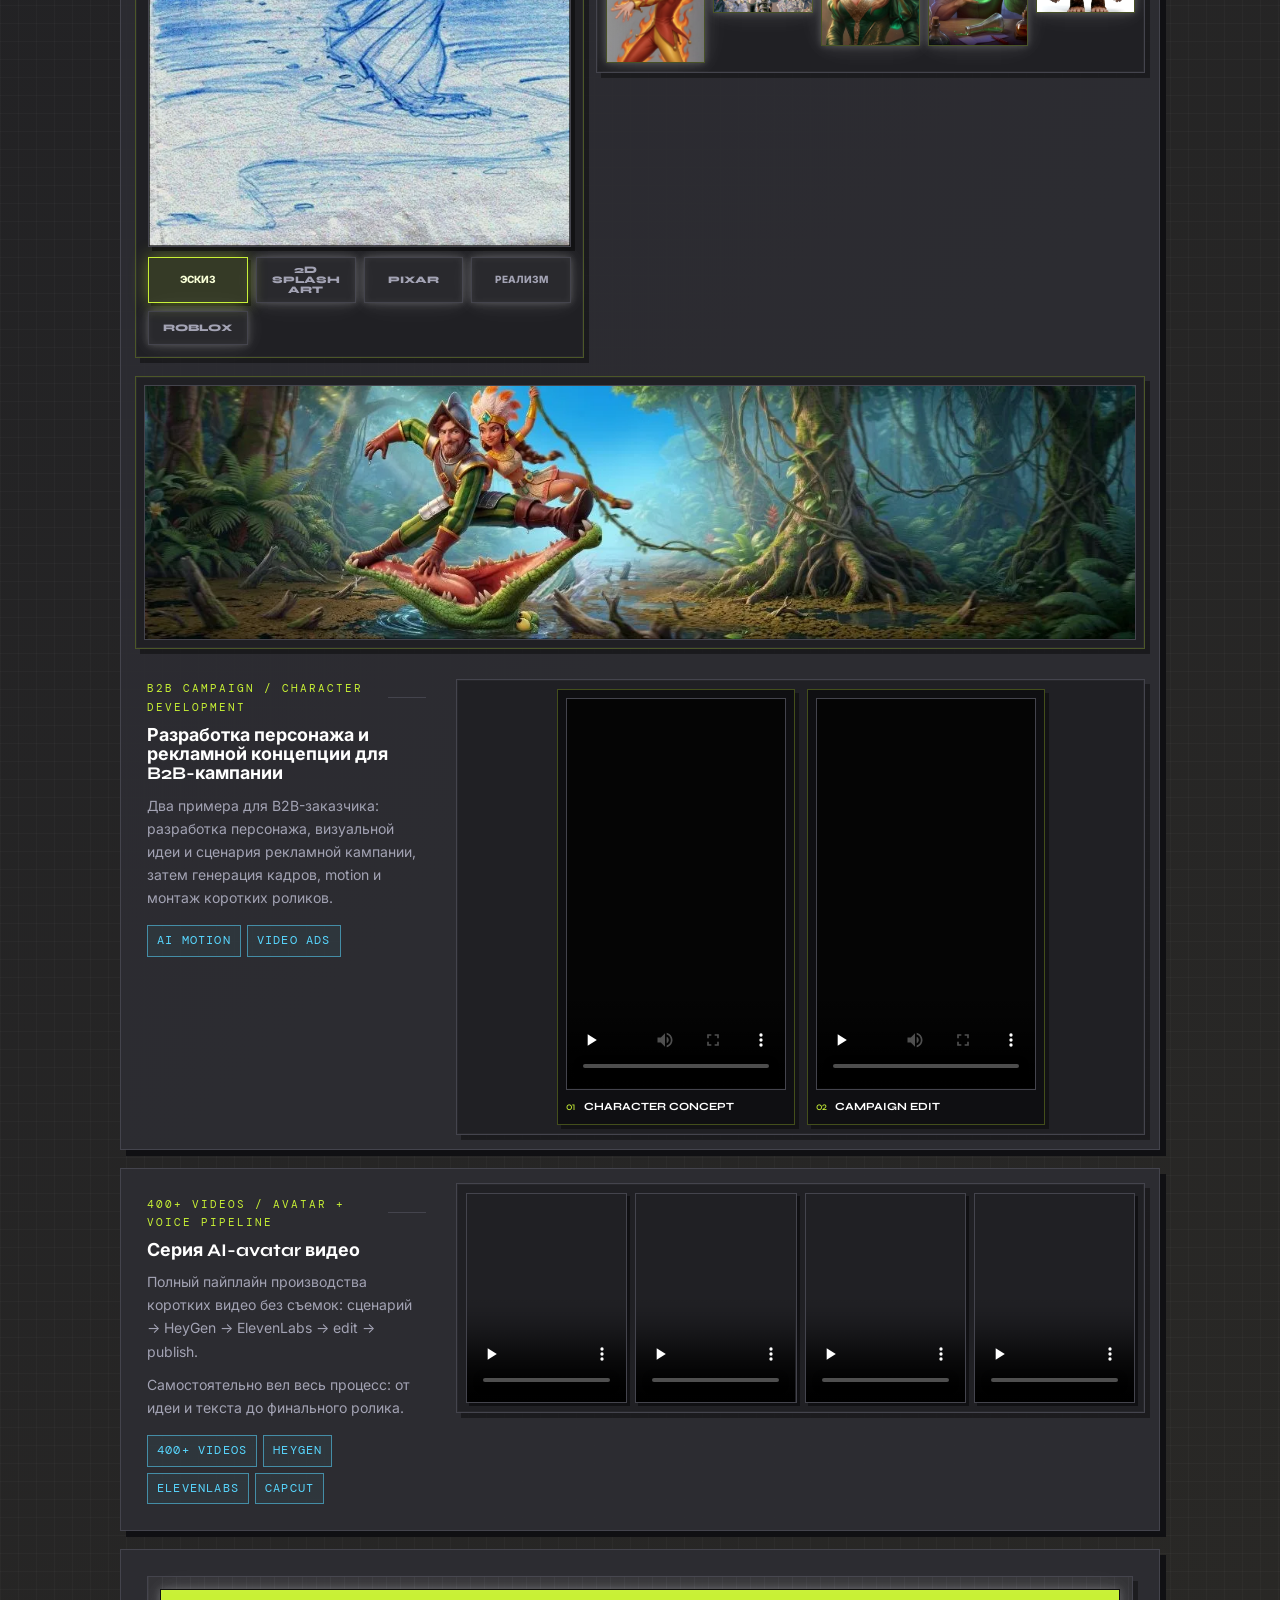
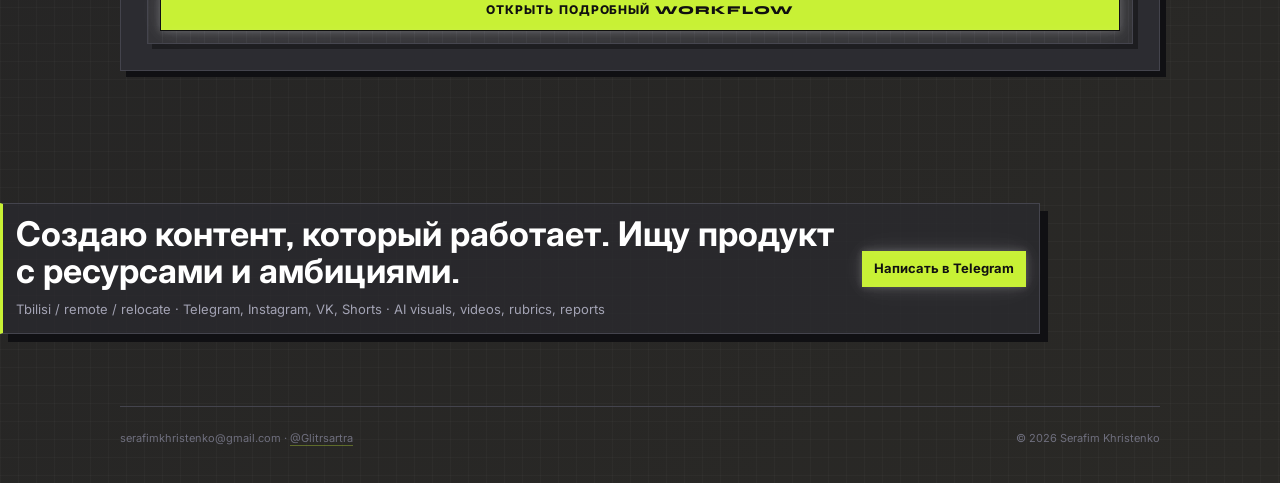
==== commit 3a32197f: "update cta-band heading" ====
--- a/2026-05-23/files-mentioned-by-the-user-index/index.html
+++ b/2026-05-23/files-mentioned-by-the-user-index/index.html
@@ -4,6 +4,9 @@
   <meta charset="utf-8">
   <meta name="viewport" content="width=device-width, initial-scale=1">
   <title>Serafim Khristenko - SMM / AI Content Creator Portfolio</title>
+  <link rel="preconnect" href="https://fonts.googleapis.com">
+  <link rel="preconnect" href="https://fonts.gstatic.com" crossorigin>
+  <link href="https://fonts.googleapis.com/css2?family=DM+Mono:wght@400;500&family=Inter:wght@400;500;600;700&family=Syne:wght@700;800&display=swap" rel="stylesheet">
   <link rel="stylesheet" href="styles.css?v=magical-white-glow">
 </head>
 <body>
@@ -28,7 +31,7 @@
     <section class="hero shell">
       <div class="hero-copy">
         <div>
-          <h1>SMM / AI Content Creator</h1>
+          <h1><span class="hero-title-line">SMM / AI</span><span class="hero-title-line hero-title-line--wide">Content Creator</span></h1>
           <div class="hero-actions">
             <a class="pixel-button primary" href="#cases">SMM-кейсы</a>
             <a class="pixel-button" href="#ai-production">AI-production</a>
@@ -37,7 +40,7 @@
         <div class="metrics" aria-label="Portfolio metrics">
           <div class="metric">
             <span class="metric-value">20k</span>
-            <span class="metric-label">organic growth</span>
+            <span class="metric-label">combined organic growth</span>
           </div>
           <div class="metric">
             <span class="metric-value">400+</span>
@@ -163,6 +166,12 @@
           </button>
           <button class="hero-collage-item hero-board-aj" type="button" data-gallery-item data-src="assets/board_ai_sunset_realism.webp" data-title="AI visual - sunset realism" data-text="Кинематографичный реалистичный вариант того же кадра: свет, ткань, атмосфера заката.">
             <img loading="lazy" src="assets/board_ai_sunset_realism.webp" alt="AI-визуал реалистичный: девушка в платье на закате у моря">
+          </button>
+          <button class="hero-collage-item hero-board-ak" type="button" data-gallery-item data-src="assets/board_ai_sunset_pixar.webp" data-title="AI visual - sunset Pixar style" data-text="Pixar-вариант заката: тёплый свет, мягкие облака и атмосфера анимационного кино.">
+            <img loading="lazy" src="assets/board_ai_sunset_pixar.webp" alt="AI-визуал в стиле Pixar: девушка у моря на закате">
+          </button>
+          <button class="hero-collage-item hero-board-al" type="button" data-gallery-item data-src="assets/board_ai_sunset_drama.webp" data-title="AI visual - sunset drama" data-text="Драматичный вариант с контрастным светом, объёмными облаками и насыщенной золотой палитрой.">
+            <img loading="lazy" src="assets/board_ai_sunset_drama.webp" alt="AI-визуал драматичный закат: девушка в платье у моря">
           </button>
         </div>
         <div class="hero-label">
@@ -199,17 +208,17 @@
               </ul>
               <div class="case-label case-label--result">Результат</div>
               <ul class="case-points">
-                <li class="case-result">Рост аудитории с 0 до 20 тыс. подписчиков органически.</li>
-                <li class="case-result">Образовательные рубрики, включая open calls, стабильно привлекают до 100 новых подписчиков в неделю.</li>
+                <li class="case-result">Рост аудитории с 0 до 12 тыс. подписчиков органически.</li>
+                <li class="case-result">Заметные публикации набирали от 23k до 47k просмотров.</li>
                 <li class="case-result">Контент стал точкой входа в участие: часть аудитории переходила в активное взаимодействие и вовлекалась в проекты.</li>
                 <li class="case-result">Через Instagram удалось собрать участников для офлайн-ивентов и проектов.</li>
                 <li class="case-result">Вокруг платформы сформировалось активное комьюнити художников и интересующейся аудитории.</li>
               </ul>
             </div>
             <div class="chip-row">
-              <span class="chip">0 -> 12k</span>
-              <span class="chip">organic</span>
-              <span class="chip">400+ popup</span>
+              <span class="chip chip--result">0 -> 12k organic</span>
+              <span class="chip chip--result">23k-47k top post views</span>
+              <span class="chip chip--result">400+ popup visitors</span>
             </div>
           </div>
           <div class="case-gallery" aria-label="The Gallery screenshots">
@@ -257,10 +266,10 @@
               </ul>
             </div>
             <div class="chip-row">
-              <span class="chip">2.5k -> 10k</span>
+              <span class="chip chip--result">2.5k -> 10k Instagram</span>
               <span class="chip">Reels</span>
               <span class="chip">Telegram</span>
-              <span class="chip">40-100 sales</span>
+              <span class="chip chip--result">40-100 sales / season</span>
             </div>
           </div>
           <div class="case-gallery kino-gallery" aria-label="Кино с Алисой screenshots">
@@ -276,9 +285,7 @@
             <button class="gallery-shot" type="button" data-gallery-item data-src="assets/kino_partner_scandal.webp" data-title="Коллаборация с партнерами" data-text="Партнерские форматы соединяли авторов, каналы и культурные медиа вокруг одного события.">
               <img loading="lazy" src="assets/kino_partner_scandal.webp" alt="Кино с Алисой коллаборация">
             </button>
-            <button class="gallery-shot" type="button" data-gallery-item data-src="assets/kino_chat_community.webp" data-title="Закрытое комьюнити" data-text="У проекта есть живое комьюнити с чатом, где участники общаются ежедневно и встречаются в реальной жизни.">
-              <img loading="lazy" src="assets/kino_chat_community.webp" alt="Кино с Алисой закрытое комьюнити">
-            </button>
+
             <button class="gallery-shot" type="button" data-gallery-item data-src="assets/kino_reel_metric_01.webp" data-title="Reels metrics" data-text="Reels и карусели приводили новую аудиторию и участников киноклуба.">
               <img loading="lazy" src="assets/kino_reel_metric_01.webp" alt="Кино с Алисой метрики Reels">
             </button>
@@ -314,7 +321,7 @@
               </ul>
             </div>
             <div class="chip-row">
-              <span class="chip">1000+ users</span>
+              <span class="chip chip--result">1000+ users / 3 months</span>
               <span class="chip">FAQ</span>
               <span class="chip">Telegram</span>
               <span class="chip">support flow</span>
@@ -341,6 +348,7 @@
             </button>
           </div>
         </article>
+
       </div>
     </section>
 
@@ -406,51 +414,51 @@
             </div>
             <div class="production-visual ai-creative-gallery" aria-label="AI creative gallery">
               <button class="gallery-shot ai-creative-shot" type="button" data-gallery-item data-src="assets/ai_creative_01_pirate_house.webp" data-title="AI creative - 3D game asset" data-text="Объемный AI-креатив в casual-game стилистике: объект, понятный силуэт, чистый фон и готовность к анимации.">
-                <img src="assets/ai_creative_01_pirate_house.webp" alt="AI 3D pirate house creative" loading="lazy">
+                <img loading="lazy" src="assets/ai_creative_01_pirate_house.webp" alt="AI 3D pirate house creative" loading="lazy">
               </button>
               <button class="gallery-shot ai-creative-shot" type="button" data-gallery-item data-src="assets/ai_creative_02_king.webp" data-title="AI creative - king character" data-text="Персонажный визуал с рекламной читаемостью, костюмом, жестом и чистым контуром.">
-                <img src="assets/ai_creative_02_king.webp" alt="AI king character creative" loading="lazy">
+                <img loading="lazy" src="assets/ai_creative_02_king.webp" alt="AI king character creative" loading="lazy">
               </button>
               <button class="gallery-shot ai-creative-shot" type="button" data-gallery-item data-src="assets/ai_creative_03_pharaoh.webp" data-title="AI creative - pharaoh scene" data-text="Коммерческий character visual: персонаж, действие, эмоция и понятная сцена для короткого ролика.">
-                <img src="assets/ai_creative_03_pharaoh.webp" alt="AI pharaoh character scene" loading="lazy">
+                <img loading="lazy" src="assets/ai_creative_03_pharaoh.webp" alt="AI pharaoh character scene" loading="lazy">
               </button>
               <button class="gallery-shot ai-creative-shot" type="button" data-gallery-item data-src="assets/ai_creative_04_wizard_bird.webp" data-title="AI creative - wizard character" data-text="Фэнтези-персонаж с магическим prop, светом, окружением и акцентом на образ.">
-                <img src="assets/ai_creative_04_wizard_bird.webp" alt="AI wizard character with glowing bird" loading="lazy">
+                <img loading="lazy" src="assets/ai_creative_04_wizard_bird.webp" alt="AI wizard character with glowing bird" loading="lazy">
               </button>
               <button class="gallery-shot ai-creative-shot" type="button" data-gallery-item data-src="assets/ai_creative_05_wizard.webp" data-title="AI creative - fantasy poster" data-text="Постерный AI-визуал с насыщенной детализацией, реквизитом и ярким персонажем.">
-                <img src="assets/ai_creative_05_wizard.webp" alt="AI fantasy wizard poster" loading="lazy">
+                <img loading="lazy" src="assets/ai_creative_05_wizard.webp" alt="AI fantasy wizard poster" loading="lazy">
               </button>
               <button class="gallery-shot ai-creative-shot" type="button" data-gallery-item data-src="assets/ai_creative_06_neon_story.webp" data-title="AI creative - neon story visual" data-text="Неоновый character visual с книгой, эффектами и игровым промо-настроением.">
-                <img src="assets/ai_creative_06_neon_story.webp" alt="AI neon story character creative" loading="lazy">
+                <img loading="lazy" src="assets/ai_creative_06_neon_story.webp" alt="AI neon story character creative" loading="lazy">
               </button>
               <button class="gallery-shot ai-creative-shot" type="button" data-gallery-item data-src="assets/ai_creative_07_serpent_temple.webp" data-title="AI creative - serpent temple" data-text="Key visual для фэнтези-сеттинга: змея, храм, солнечный свет и вертикальная композиция.">
-                <img src="assets/ai_creative_07_serpent_temple.webp" alt="AI serpent temple key visual" loading="lazy">
+                <img loading="lazy" src="assets/ai_creative_07_serpent_temple.webp" alt="AI serpent temple key visual" loading="lazy">
               </button>
               <button class="gallery-shot ai-creative-shot" type="button" data-gallery-item data-src="assets/ai_creative_08_day_night_scene.webp" data-title="AI creative - day and night scene" data-text="Объемная сцена с контрастом миров, яркой цветовой системой и материалами для motion.">
-                <img src="assets/ai_creative_08_day_night_scene.webp" alt="AI colorful day and night scene" loading="lazy">
+                <img loading="lazy" src="assets/ai_creative_08_day_night_scene.webp" alt="AI colorful day and night scene" loading="lazy">
               </button>
               <button class="gallery-shot ai-creative-shot" type="button" data-gallery-item data-src="assets/ai_creative_09_alchemist_character.webp" data-title="AI creative - alchemist character" data-text="Персонажный визуал с эмоцией, предметом действия и зеленым световым акцентом.">
-                <img src="assets/ai_creative_09_alchemist_character.webp" alt="AI alchemist character creative" loading="lazy">
+                <img loading="lazy" src="assets/ai_creative_09_alchemist_character.webp" alt="AI alchemist character creative" loading="lazy">
               </button>
               <button class="gallery-shot ai-creative-shot" type="button" data-gallery-item data-src="assets/ai_creative_10_pizza_jester.webp" data-title="AI creative - pizza jester" data-text="Развлекательный персонажный креатив с динамикой, движением и понятным объектом внимания.">
-                <img src="assets/ai_creative_10_pizza_jester.webp" alt="AI pizza jester character creative" loading="lazy">
+                <img loading="lazy" src="assets/ai_creative_10_pizza_jester.webp" alt="AI pizza jester character creative" loading="lazy">
               </button>
               <button class="gallery-shot ai-creative-shot" type="button" data-gallery-item data-src="assets/ai_creative_11_bike_city.webp" data-title="AI creative - anime rider" data-text="Динамичный кадр для промо и short-form: движение камеры, городской масштаб и герой в центре.">
-                <img src="assets/ai_creative_11_bike_city.webp" alt="AI anime rider over city" loading="lazy">
+                <img loading="lazy" src="assets/ai_creative_11_bike_city.webp" alt="AI anime rider over city" loading="lazy">
               </button>
               <button class="gallery-shot ai-creative-shot" type="button" data-gallery-item data-src="assets/ai_creative_12_queen.webp" data-title="AI creative - queen portrait" data-text="Портретный AI-визуал с контролем света, украшений, цвета и выразительности персонажа.">
-                <img src="assets/ai_creative_12_queen.webp" alt="AI queen portrait creative" loading="lazy">
+                <img loading="lazy" src="assets/ai_creative_12_queen.webp" alt="AI queen portrait creative" loading="lazy">
               </button>
               <button class="gallery-shot ai-creative-shot" type="button" data-gallery-item data-src="assets/ai_creative_13_alchemist_scene.webp" data-title="AI creative - alchemist scene" data-text="Сценический CGI-кадр с персонажем, светом, лабораторией и пригодностью для продолжения в видео.">
-                <img src="assets/ai_creative_13_alchemist_scene.webp" alt="AI alchemist CGI scene" loading="lazy">
+                <img loading="lazy" src="assets/ai_creative_13_alchemist_scene.webp" alt="AI alchemist CGI scene" loading="lazy">
               </button>
               <button class="gallery-shot ai-creative-shot" type="button" data-gallery-item data-src="assets/ai_creative_14_gorilla_king.webp" data-title="AI creative - gorilla king" data-text="Персонажный AI-визуал для игровой рекламы: выразительный силуэт, корона, аксессуары и чистый светлый фон.">
-                <img src="assets/ai_creative_14_gorilla_king.webp" alt="AI gorilla king character creative" loading="lazy">
+                <img loading="lazy" src="assets/ai_creative_14_gorilla_king.webp" alt="AI gorilla king character creative" loading="lazy">
               </button>
             </div>
           </div>
           <button class="production-wide-visual" type="button" data-gallery-item data-src="assets/ai_production_wide_jungle.webp" data-title="B2B campaign - character development" data-text="Широкий key visual для B2B-рекламной кампании: разработка персонажей, динамичной сцены и визуальной концепции, которую можно продолжить в серии коротких AI-видео.">
-            <img src="assets/ai_production_wide_jungle.webp" alt="AI-креатив с персонажами в джунглях" loading="lazy">
+            <img loading="lazy" src="assets/ai_production_wide_jungle.webp" alt="AI-креатив с персонажами в джунглях" loading="lazy">
           </button>
           <div class="video-demo-section">
             <div class="production-copy">
@@ -458,29 +466,27 @@
               <h3>Разработка персонажа и рекламной концепции для B2B-кампании</h3>
               <p>Два примера для B2B-заказчика: разработка персонажа, визуальной идеи и сценария рекламной кампании, затем генерация кадров, motion и монтаж коротких роликов.</p>
               <div class="chip-row">
-                <span class="chip">character development</span>
-                <span class="chip">B2B campaign</span>
                 <span class="chip">AI motion</span>
                 <span class="chip">video ads</span>
               </div>
             </div>
             <div class="production-visual ai-video-board" aria-label="AI-production video demos">
               <figure class="ai-video-card">
-                <video controls playsinline preload="none" src="assets/ai_production_demo_01.mp4">
+                <video controls playsinline preload="none" poster="assets/ai_production_demo_01_thumb.webp" src="assets/ai_production_demo_01.mp4#t=0.1">
                   Ваш браузер не поддерживает встроенное видео.
                 </video>
                 <figcaption>
                   <span>01</span>
-                  <strong>AI video demo</strong>
+                  <strong>Character concept</strong>
                 </figcaption>
               </figure>
               <figure class="ai-video-card">
-                <video controls playsinline preload="none" src="assets/ai_production_demo_02.mp4">
+                <video controls playsinline preload="none" poster="assets/ai_production_demo_02_thumb.webp" src="assets/ai_production_demo_02.mp4#t=0.1">
                   Ваш браузер не поддерживает встроенное видео.
                 </video>
                 <figcaption>
                   <span>02</span>
-                  <strong>AI video demo</strong>
+                  <strong>Campaign edit</strong>
                 </figcaption>
               </figure>
             </div>
@@ -501,21 +507,20 @@
             </div>
           </div>
           <div class="production-visual creative-grid avatar-video-placeholders" aria-label="AI avatar video demos">
-            <video class="avatar-demo-video" controls playsinline preload="none" src="assets/avatar_demo_01.mp4" aria-label="AI avatar demo 01"></video>
-            <video class="avatar-demo-video" controls playsinline preload="none" src="assets/avatar_demo_02.mp4" aria-label="AI avatar demo 02"></video>
-            <video class="avatar-demo-video" controls playsinline preload="none" src="assets/avatar_demo_03.mp4" aria-label="AI avatar demo 03"></video>
-            <video class="avatar-demo-video" controls playsinline preload="none" src="assets/avatar_demo_04.mp4" aria-label="AI avatar demo 04"></video>
+            <video class="avatar-demo-video" controls playsinline preload="none" poster="assets/avatar_demo_01_thumb.webp" src="assets/avatar_demo_01.mp4#t=0.1" aria-label="AI avatar demo 01"></video>
+            <video class="avatar-demo-video" controls playsinline preload="none" poster="assets/avatar_demo_02_thumb.webp" src="assets/avatar_demo_02.mp4#t=0.1" aria-label="AI avatar demo 02"></video>
+            <video class="avatar-demo-video" controls playsinline preload="none" poster="assets/avatar_demo_03_thumb.webp" src="assets/avatar_demo_03.mp4#t=0.1" aria-label="AI avatar demo 03"></video>
+            <video class="avatar-demo-video" controls playsinline preload="none" poster="assets/avatar_demo_04_thumb.webp" src="assets/avatar_demo_04.mp4#t=0.1" aria-label="AI avatar demo 04"></video>
           </div>
         </article>
 
         <article class="production-panel workflow-panel">
           <div class="production-copy">
-            <div class="section-kicker">keyframes / low-res demos / token economy</div>
-            <h3>Как устроен production-процесс</h3>
-            <p class="workflow-lead">Строю AI-production как систему итераций: сначала keyframes и low-res демо, финальный рендер — только для выбранных вариантов. Так экономятся токены, время и бюджет.</p>
-
             <div class="workflow-spoiler" data-spoiler>
               <div class="workflow-spoiler-body" data-spoiler-body>
+                <div class="section-kicker">keyframes / low-res demos / token economy</div>
+                <h3>Как устроен production-процесс</h3>
+                <p class="workflow-lead">Строю AI-production как систему итераций: сначала keyframes и low-res демо, финальный рендер — только для выбранных вариантов. Так экономятся токены, время и бюджет.</p>
                 <div class="workflow-detail-grid">
                   <section class="workflow-detail-card">
                     <h4>Алгоритм промптинга</h4>
@@ -541,7 +546,7 @@
 
     <section class="cta-band shell">
       <div>
-        <strong>Ищу команду с AI-продуктом — давайте познакомимся.</strong>
+        <strong>Создаю контент, который работает. Ищу продукт с ресурсами и амбициями.</strong>
         <span>Tbilisi / remote / relocate · Telegram, Instagram, VK, Shorts · AI visuals, videos, rubrics, reports</span>
       </div>
       <a class="pixel-button primary" href="https://t.me/Glitrsartra">Написать в Telegram</a>
--- a/2026-05-23/files-mentioned-by-the-user-index/styles.css
+++ b/2026-05-23/files-mentioned-by-the-user-index/styles.css
@@ -36,7 +36,7 @@
     linear-gradient(0deg, rgba(255, 255, 255, 0.022) 1px, transparent 1px) 0 0 / 18px 18px,
     linear-gradient(135deg, #2c2c2f 0%, #202024 44%, #2a2926 100%);
   color: var(--text);
-  font-family: "DM Mono", "SFMono-Regular", Consolas, monospace;
+  font-family: Inter, system-ui, sans-serif;
   font-size: 14px;
   line-height: 1.65;
   overflow-x: hidden;
@@ -221,7 +221,8 @@
 
 .brand-role {
   color: var(--quiet);
-  font-size: 10px;
+  font-family: "DM Mono", "SFMono-Regular", Consolas, monospace;
+  font-size: 11px;
   letter-spacing: 0.12em;
   text-transform: uppercase;
   overflow: hidden;
@@ -291,7 +292,8 @@
   color: var(--acid);
   border: 1px solid var(--acid);
   box-shadow: 3px 3px 0 rgba(0, 0, 0, 0.35);
-  font-size: 10px;
+  font-family: "DM Mono", "SFMono-Regular", Consolas, monospace;
+  font-size: 11px;
   letter-spacing: 0.16em;
   text-transform: uppercase;
 }
@@ -338,7 +340,7 @@
   filter: grayscale(15%);
 }
 
-
+.hero-copy p {
   max-width: 610px;
   margin: 20px 0 0;
   color: var(--muted);
@@ -382,9 +384,9 @@
 .metric-value {
   display: block;
   color: var(--acid);
-  font-family: "Syne", Inter, system-ui, sans-serif;
-  font-size: clamp(18px, 3vw, 31px);
-  font-weight: 800;
+  font-family: "DM Mono", "SFMono-Regular", Consolas, monospace;
+  font-size: clamp(28px, 4.5vw, 34px);
+  font-weight: 500;
   line-height: 1;
 }
 
@@ -392,7 +394,8 @@
   display: block;
   margin-top: 7px;
   color: var(--quiet);
-  font-size: 10px;
+  font-family: "DM Mono", "SFMono-Regular", Consolas, monospace;
+  font-size: 11px;
   letter-spacing: 0.1em;
   text-transform: uppercase;
 }
@@ -769,7 +772,7 @@
   grid-row: 10 / span 3;
   margin: 12px -18px -18px 12px;
   z-index: 14;
-  translate: 0 230px;
+  translate: 0 80px;
 }
 
 .hero-cover-a {
@@ -871,11 +874,12 @@
   grid-template-columns: 1fr auto;
   gap: 12px;
   align-items: end;
-  padding: 12px;
-  background: rgba(22, 22, 25, 0.82);
-  border: 1px solid var(--line-soft);
-  box-shadow: 5px 5px 0 rgba(0, 0, 0, 0.45);
-  backdrop-filter: blur(14px);
+  z-index: 40;
+  padding: 14px;
+  background: rgba(16, 16, 19, 0.96);
+  border: 1px solid rgba(200, 241, 53, 0.58);
+  box-shadow: 6px 6px 0 rgba(0, 0, 0, 0.55), 0 0 28px rgba(200, 241, 53, 0.1);
+  backdrop-filter: blur(18px);
 }
 
 .hero-label strong {
@@ -897,7 +901,8 @@
   color: var(--cyan);
   border: 1px solid currentColor;
   padding: 4px 8px;
-  font-size: 10px;
+  font-family: "DM Mono", "SFMono-Regular", Consolas, monospace;
+  font-size: 11px;
   letter-spacing: 0.12em;
   text-transform: uppercase;
 }
@@ -928,7 +933,8 @@
   gap: 10px;
   margin-bottom: 10px;
   color: var(--acid);
-  font-size: 10px;
+  font-family: "DM Mono", "SFMono-Regular", Consolas, monospace;
+  font-size: 11px;
   letter-spacing: 0.18em;
   text-transform: uppercase;
 }
@@ -942,15 +948,27 @@
 }
 
 h2 {
-  font-size: clamp(30px, 4.8vw, 58px);
+  font-size: clamp(32px, 4.4vw, 52px);
   font-weight: 800;
   text-shadow: 4px 4px 0 var(--shadow);
+}
+
+h3 {
+  font-size: clamp(20px, 2.2vw, 28px);
+}
+
+.section-head h2 {
+  overflow-wrap: normal;
+}
+
+#ai-production .section-head h2 {
+  white-space: nowrap;
 }
 
 .section-note {
   max-width: 430px;
   color: var(--muted);
-  font-size: 12px;
+  font-size: 14px;
   text-align: right;
 }
 
@@ -958,14 +976,80 @@
   display: grid;
   gap: 8px;
 }
+
+.fit-spoiler {
+  position: relative;
+}
+
+.fit-spoiler .fit-table {
+  max-height: 280px;
+  overflow: hidden;
+  transition: max-height 400ms ease;
+}
+
+.fit-spoiler.is-open .fit-table {
+  max-height: 2000px;
+}
+
+.fit-collapsed {
+  opacity: 0.5;
+  transition: opacity 300ms ease;
+}
+
+.fit-spoiler.is-open .fit-collapsed {
+  opacity: 1;
+}
+
+.fit-spoiler-fade {
+  position: absolute;
+  bottom: 44px;
+  left: 0;
+  right: 0;
+  height: 80px;
+  background: linear-gradient(to bottom, transparent, var(--bg-deep));
+  pointer-events: none;
+  transition: opacity 300ms ease;
+}
+
+.fit-spoiler.is-open .fit-spoiler-fade {
+  opacity: 0;
+}
+
+.fit-spoiler-toggle {
+  display: block;
+  width: 100%;
+  margin-top: 8px;
+  padding: 10px;
+  color: var(--acid);
+  background: transparent;
+  border: 1px solid var(--acid);
+  box-shadow: 3px 3px 0 var(--shadow);
+  font-family: "DM Mono", monospace;
+  font-size: 11px;
+  font-weight: 700;
+  letter-spacing: 0.12em;
+  text-transform: uppercase;
+  cursor: pointer;
+  transition: background 180ms ease, color 180ms ease;
+}
+
+.fit-spoiler-toggle:hover {
+  background: rgba(200, 241, 53, 0.08);
+}
+
+.fit-spoiler.is-open .fit-spoiler-toggle {
+  color: var(--muted);
+  border-color: var(--line);
+}
+
 
 .fit-row {
   position: relative;
   display: grid;
-  grid-template-columns: minmax(190px, 0.72fr) minmax(0, 1.38fr) 86px;
+  grid-template-columns: minmax(190px, 1fr) minmax(0, 1fr) minmax(116px, auto);
   gap: 12px;
   align-items: stretch;
-  padding: 10px;
+  padding: 14px;
   background: rgba(45, 45, 50, 0.92);
   border: 1px solid var(--line);
   box-shadow: 5px 5px 0 var(--shadow);
@@ -989,7 +1073,7 @@
   min-height: 44px;
   color: var(--acid);
   background: rgba(17, 17, 20, 0.94);
-  font-family: "Syne", Inter, system-ui, sans-serif;
+  font-family: "DM Mono", "SFMono-Regular", Consolas, monospace;
   font-size: 11px;
   letter-spacing: 0.12em;
   text-transform: uppercase;
@@ -1003,17 +1087,18 @@
 
 .fit-row > span {
   min-width: 0;
-  color: var(--muted);
-  font-size: 12px;
-  line-height: 1.45;
+  color: var(--text);
+  font-family: Inter, system-ui, sans-serif;
+  font-size: 14px;
+  line-height: 1.55;
 }
 
 .fit-row > span:first-child {
   color: #fff;
-  font-family: "Syne", Inter, system-ui, sans-serif;
-  font-size: 17px;
-  font-weight: 800;
-  line-height: 1.15;
+  font-family: Inter, system-ui, sans-serif;
+  font-size: 14px;
+  font-weight: 600;
+  line-height: 1.55;
 }
 
 .fit-row > strong {
@@ -1027,8 +1112,10 @@
   border: 1px solid #111;
   box-shadow: 4px 4px 0 rgba(0, 0, 0, 0.5);
   font-family: "Syne", Inter, system-ui, sans-serif;
-  font-size: 18px;
-  line-height: 1;
+  padding: 8px 10px;
+  font-size: 14px;
+  line-height: 1.1;
+  text-align: center;
 }
 
 .case-list {
@@ -1089,8 +1176,8 @@
   position: relative;
   display: grid;
   grid-template-columns: minmax(0, 1fr);
-  gap: 14px;
-  padding: 14px;
+  gap: 18px;
+  padding: 22px;
   background: rgba(42, 42, 47, 0.92);
   border: 1px solid var(--line);
   box-shadow: 8px 8px 0 var(--shadow);
@@ -1113,7 +1200,7 @@
 }
 
 .thumbnail-showcase .case-card {
-  gap: 12px;
+  gap: 18px;
   padding: 0;
   background: transparent;
   border: 0;
@@ -1143,7 +1230,7 @@
 }
 
 .thumbnail-showcase .case-copy {
-  padding: 14px;
+  padding: 22px;
   background: rgba(42, 42, 47, 0.92);
   border: 1px solid var(--line);
   box-shadow: 7px 7px 0 var(--shadow);
@@ -1177,7 +1264,8 @@
   background: var(--acid);
   border: 1px solid #111;
   box-shadow: 3px 3px 0 rgba(0, 0, 0, 0.55);
-  font-size: 10px;
+  font-family: "DM Mono", "SFMono-Regular", Consolas, monospace;
+  font-size: 11px;
   letter-spacing: 0.12em;
   line-height: 1.2;
   text-transform: uppercase;
@@ -1399,14 +1487,14 @@
 }
 
 .case-copy h3 {
-  font-size: clamp(19px, 2.2vw, 29px);
+  font-size: clamp(20px, 2.2vw, 28px);
   font-weight: 800;
 }
 
 .case-copy p {
   margin: 8px 0 0;
   color: var(--muted);
-  font-size: 12px;
+  font-size: 14px;
 }
 
 .case-label {
@@ -1416,7 +1504,8 @@
   margin-top: 18px;
   margin-bottom: 4px;
   padding: 3px 10px 3px 8px;
-  font-size: 10px;
+  font-family: "DM Mono", "SFMono-Regular", Consolas, monospace;
+  font-size: 11px;
   font-weight: 700;
   letter-spacing: 0.14em;
   text-transform: uppercase;
@@ -1461,7 +1550,7 @@
   position: relative;
   padding-left: 16px;
   color: var(--muted);
-  font-size: 12px;
+  font-size: 14px;
   line-height: 1.55;
   margin-bottom: 8px;
 }
@@ -1492,14 +1581,74 @@
 .chip {
   display: inline-flex;
   align-items: center;
-  min-height: 26px;
-  padding: 4px 8px;
+  min-height: 28px;
+  padding: 5px 9px;
   color: var(--cyan);
   border: 1px solid rgba(88, 215, 255, 0.54);
   background: rgba(88, 215, 255, 0.06);
-  font-size: 10px;
+  font-family: "DM Mono", "SFMono-Regular", Consolas, monospace;
+  font-size: 12px;
   letter-spacing: 0.1em;
   text-transform: uppercase;
+}
+
+.chip--result {
+  color: #111;
+  background: var(--acid);
+  border-color: var(--acid);
+  font-weight: 500;
+}
+
+.channel-evidence {
+  display: grid;
+  grid-template-columns: minmax(220px, 0.7fr) minmax(0, 1.3fr);
+  gap: 18px;
+  padding: 22px;
+  background: rgba(42, 42, 47, 0.92);
+  border: 1px solid var(--line);
+  box-shadow: 8px 8px 0 var(--shadow);
+}
+
+.channel-evidence-copy h3 {
+  font-size: clamp(20px, 2.2vw, 28px);
+}
+
+.channel-evidence-copy p {
+  margin: 10px 0 0;
+  color: var(--muted);
+  font-size: 14px;
+}
+
+.channel-evidence-grid {
+  display: grid;
+  grid-template-columns: repeat(3, minmax(0, 1fr));
+  gap: 10px;
+}
+
+.evidence-slot {
+  display: grid;
+  align-content: end;
+  min-height: 150px;
+  padding: 14px;
+  background:
+    linear-gradient(135deg, rgba(200, 241, 53, 0.07), transparent 46%),
+    rgba(17, 17, 20, 0.72);
+  border: 1px dashed rgba(200, 241, 53, 0.44);
+}
+
+.evidence-slot strong {
+  color: #fff;
+  font-family: "Syne", Inter, system-ui, sans-serif;
+  font-size: 16px;
+  line-height: 1.1;
+}
+
+.evidence-slot span {
+  margin-top: 8px;
+  color: var(--muted);
+  font-family: "DM Mono", "SFMono-Regular", Consolas, monospace;
+  font-size: 12px;
+  line-height: 1.4;
 }
 
 .fan {
@@ -1589,7 +1738,7 @@
 .cv-card p {
   margin: 9px 0 0;
   color: var(--muted);
-  font-size: 12px;
+  font-size: 14px;
 }
 
 .production-stack {
@@ -1640,7 +1789,7 @@
 .production-copy p {
   margin: 10px 0 0;
   color: var(--muted);
-  font-size: 12px;
+  font-size: 14px;
 }
 
 .workflow-lead {
@@ -1761,9 +1910,12 @@
   grid-template-columns: repeat(auto-fit, minmax(96px, 1fr));
   align-content: start;
   gap: 8px;
+  overflow: hidden;
 }
 
 .ai-creative-shot {
+  width: 100%;
+  min-width: 0;
   min-height: 0;
   aspect-ratio: 1;
   border-color: rgba(200, 241, 53, 0.24);
@@ -1871,9 +2023,10 @@
 }
 
 .ai-video-board {
-  display: grid;
-  grid-template-columns: repeat(2, minmax(0, 1fr));
+  display: flex;
   gap: 12px;
+  justify-content: center;
+  align-items: flex-start;
 }
 
 .ai-video-card {
@@ -1883,13 +2036,14 @@
   background: rgba(10, 10, 13, 0.74);
   border: 1px solid rgba(200, 241, 53, 0.28);
   box-shadow: 4px 4px 0 rgba(0, 0, 0, 0.42);
+  flex: 0 0 auto;
 }
 
 .ai-video-card video {
   display: block;
-  width: 100%;
+  width: 220px;
   aspect-ratio: 9 / 16;
-  object-fit: cover;
+  object-fit: contain;
   background: #050505;
   border: 1px solid var(--line);
 }
@@ -1949,7 +2103,6 @@
 
 .workflow-spoiler {
   position: relative;
-  margin-top: 16px;
   padding: 12px;
   background:
     linear-gradient(90deg, rgba(255, 255, 255, 0.035) 1px, transparent 1px) 0 0 / 14px 14px,
@@ -1958,32 +2111,20 @@
   box-shadow: 5px 5px 0 rgba(0, 0, 0, 0.34);
 }
 
-.workflow-spoiler::after {
-  content: "";
-  position: absolute;
-  left: 12px;
-  right: 12px;
-  bottom: 58px;
-  z-index: 2;
-  height: 190px;
-  pointer-events: none;
-  background: linear-gradient(180deg, transparent, rgba(36, 36, 42, 0.96) 68%, rgba(36, 36, 42, 1));
-  opacity: 1;
-  transition: opacity 180ms ease;
-}
-
-.workflow-spoiler.is-open::after {
+.workflow-spoiler-body {
+  max-height: 0;
   opacity: 0;
-}
-
-.workflow-spoiler-body {
-  max-height: 310px;
   overflow: hidden;
-  transition: max-height 260ms ease;
+  transition: max-height 260ms ease, opacity 180ms ease;
 }
 
 .workflow-spoiler.is-open .workflow-spoiler-body {
   max-height: 1500px;
+  opacity: 1;
+}
+
+.workflow-spoiler-body .workflow-lead {
+  margin-bottom: 16px;
 }
 
 .workflow-detail-grid {
@@ -2009,7 +2150,7 @@
 
 .workflow-detail-card p {
   margin-top: 8px;
-  font-size: 12px;
+  font-size: 14px;
   line-height: 1.52;
 }
 
@@ -2018,7 +2159,7 @@
   z-index: 3;
   width: 100%;
   min-height: 42px;
-  margin-top: 12px;
+  margin-top: 0;
   color: #101010;
   background: var(--acid);
   border: 1px solid #101010;
@@ -2035,6 +2176,10 @@
   box-shadow: 0 0 0 1px #fff, 0 0 24px rgba(200, 241, 53, 0.46), 4px 4px 0 var(--shadow);
 }
 
+.workflow-spoiler.is-open .workflow-spoiler-toggle {
+  margin-top: 12px;
+}
+
 .production-experience {
   padding: 18px;
 }
@@ -2095,8 +2240,8 @@
   display: none;
   align-items: center;
   justify-content: center;
-  padding: 22px;
-  background: rgba(8, 8, 10, 0.88);
+  padding: 16px;
+  background: rgba(8, 8, 10, 0.92);
 }
 
 .lightbox.open {
@@ -2106,11 +2251,11 @@
 .lightbox-panel {
   position: relative;
   width: min(1120px, 100%);
-  max-height: min(840px, calc(100vh - 44px));
-  display: grid;
-  grid-template-columns: minmax(0, 1fr) 280px;
-  gap: 14px;
-  padding: 14px;
+  max-height: min(900px, calc(100vh - 32px));
+  display: grid;
+  grid-template-columns: minmax(0, 1fr) 260px;
+  gap: 10px;
+  padding: 10px;
   background: var(--surface-3);
   border: 1px solid var(--line);
   box-shadow: 10px 10px 0 #000;
@@ -2118,17 +2263,19 @@
 
 .lightbox-image {
   display: grid;
-  align-items: center;
+  align-items: stretch;
   min-height: 0;
-  background: #101013;
+  background: #080809;
   border: 1px solid var(--line);
+  overflow: hidden;
 }
 
 .lightbox-photo {
   width: 100%;
   height: 100%;
-  max-height: calc(100vh - 92px);
+  max-height: calc(100vh - 52px);
   object-fit: contain;
+  display: block;
 }
 
 .lightbox-placeholder {
@@ -2152,7 +2299,7 @@
 
 .lightbox-meta p {
   color: var(--muted);
-  font-size: 12px;
+  font-size: 14px;
 }
 
 .lightbox-close {
@@ -2171,14 +2318,15 @@
 
 .cv-hero {
   display: grid;
-  grid-template-columns: minmax(0, 1fr) 320px;
-  gap: 28px;
+  grid-template-columns: minmax(0, 1fr) 260px;
+  gap: 24px;
   align-items: stretch;
-  padding: 58px 0 34px;
+  padding: 80px 0 34px;
 }
 
 .cv-title {
-  padding: 26px;
+  padding: 32px 26px 26px;
+  overflow: hidden;
   background: rgba(44, 44, 49, 0.84);
   border: 1px solid var(--line);
   box-shadow: 8px 8px 0 var(--shadow);
@@ -2191,9 +2339,9 @@
 .cv-title .glow-name {
   max-width: 900px;
   color: #fff;
-  font-size: clamp(36px, 5.5vw, 76px);
+  font-size: clamp(22px, 2.6vw, 40px);
   text-shadow:
-    5px 5px 0 #0f0f12,
+    4px 4px 0 #0f0f12,
     0 0 22px rgba(255, 255, 255, 0.28),
     0 0 56px rgba(200, 241, 53, 0.18);
 }
@@ -2320,7 +2468,8 @@
 
 .photo-hint {
   color: var(--quiet);
-  font-size: 10px;
+  font-family: "DM Mono", "SFMono-Regular", Consolas, monospace;
+  font-size: 11px;
   line-height: 1;
   text-transform: uppercase;
 }
@@ -2443,7 +2592,7 @@
   margin-top: 6px;
   padding-left: 16px;
   color: var(--muted);
-  font-size: 12px;
+  font-size: 14px;
 }
 
 .experience-item li::before {
@@ -2469,7 +2618,19 @@
   color: var(--muted);
   background: rgba(255, 255, 255, 0.025);
   border: 1px solid var(--line);
-  font-size: 10px;
+  font-family: "DM Mono", "SFMono-Regular", Consolas, monospace;
+  font-size: 12px;
+}
+
+.meme-chip-list {
+  margin-top: 12px;
+}
+
+.metric-disclaimer {
+  margin: 10px 0 0;
+  color: var(--quiet) !important;
+  font-family: "DM Mono", "SFMono-Regular", Consolas, monospace;
+  font-size: 11px !important;
 }
 
 .work-strip {
@@ -2518,7 +2679,7 @@
 .project-tile p {
   margin: 8px 0 0;
   color: var(--muted);
-  font-size: 12px;
+  font-size: 14px;
 }
 
 @media (max-width: 980px) {
@@ -2564,6 +2725,10 @@
     grid-template-columns: 1fr;
   }
 
+  .channel-evidence {
+    grid-template-columns: 1fr;
+  }
+
   .video-demo-section {
     grid-template-columns: 1fr;
   }
@@ -2579,7 +2744,7 @@
 
 @media (max-width: 700px) {
   body {
-    font-size: 13px;
+    font-size: 14px;
   }
 
   .shell {
@@ -2734,12 +2899,16 @@
     grid-template-columns: 1fr;
   }
 
+  .channel-evidence-grid {
+    grid-template-columns: 1fr;
+  }
+
   .workflow-detail-grid {
     grid-template-columns: 1fr;
   }
 
-  .workflow-spoiler-body {
-    max-height: 380px;
+  .workflow-spoiler.is-open .workflow-spoiler-body {
+    max-height: 1800px;
   }
 
   .metrics {
@@ -2964,11 +3133,20 @@
 }
 
 h1 {
-  font-size: clamp(42px, 6vw, 82px);
+  font-size: clamp(40px, 4vw, 56px);
+}
+
+.hero-title-line {
+  display: block;
+  white-space: nowrap;
+}
+
+.hero-title-line--wide {
+  font-size: 0.64em;
 }
 
 h2 {
-  font-size: clamp(28px, 4vw, 48px);
+  font-size: clamp(32px, 4.4vw, 52px);
 }
 
 .section {
@@ -2977,25 +3155,28 @@
 
 .hero-collage {
   min-height: 450px;
-  padding: 8px 8px 92px;
+  padding: 8px 8px 124px;
   grid-auto-rows: 36px;
 }
 
 .hero-label {
-  padding: 10px;
+  padding: 14px;
 }
 
 .hero-label strong {
-  font-size: 16px;
-}
-
-.case-card,
+  font-size: 18px;
+}
+
+.case-card {
+  padding: 22px;
+}
+
 .production-panel {
-  padding: 10px;
+  padding: 14px;
 }
 
 .production-copy {
-  padding: 8px;
+  padding: 12px;
 }
 
 .production-visual,
@@ -3017,9 +3198,15 @@
   padding: 13px;
 }
 
+@media (max-width: 980px) {
+  .hero-title-line--wide {
+    font-size: 0.9em;
+  }
+}
+
 @media (max-width: 700px) {
   body {
-    font-size: 12px;
+    font-size: 13px;
   }
 
   .shell {
@@ -3036,20 +3223,24 @@
 
   .hero-collage {
     grid-auto-rows: 36px;
-    padding-bottom: 82px;
+    padding-bottom: 144px;
   }
 
   h1 {
-    font-size: clamp(36px, 13vw, 60px);
+    font-size: 30px;
   }
 
   h2 {
-    font-size: clamp(26px, 9vw, 40px);
-  }
-}
-
-/* Three-layer white glow for interactive elements */
-a,
+    font-size: clamp(28px, 8vw, 36px);
+  }
+
+  #ai-production .section-head h2 {
+    font-size: 26px;
+    letter-spacing: -0.03em;
+  }
+}
+
+/* Three-layer white glow for control surfaces */
 button,
 [role="button"],
 input,
@@ -3071,8 +3262,6 @@
     transform 180ms ease;
 }
 
-a:hover,
-a:focus-visible,
 button:hover,
 button:focus-visible,
 [role="button"]:hover,
@@ -3099,6 +3288,23 @@
   filter: brightness(1.07);
 }
 
+.contact-line a,
+.footer a {
+  text-decoration-color: rgba(200, 241, 53, 0.34);
+  text-decoration-thickness: 1px;
+  text-underline-offset: 3px;
+  transition: color 160ms ease, text-decoration-color 160ms ease;
+}
+
+.contact-line a:hover,
+.contact-line a:focus-visible,
+.footer a:hover,
+.footer a:focus-visible {
+  color: var(--acid);
+  text-decoration-color: var(--acid);
+  filter: none;
+}
+
 .nav a,
 .pixel-button,
 .gallery-shot,
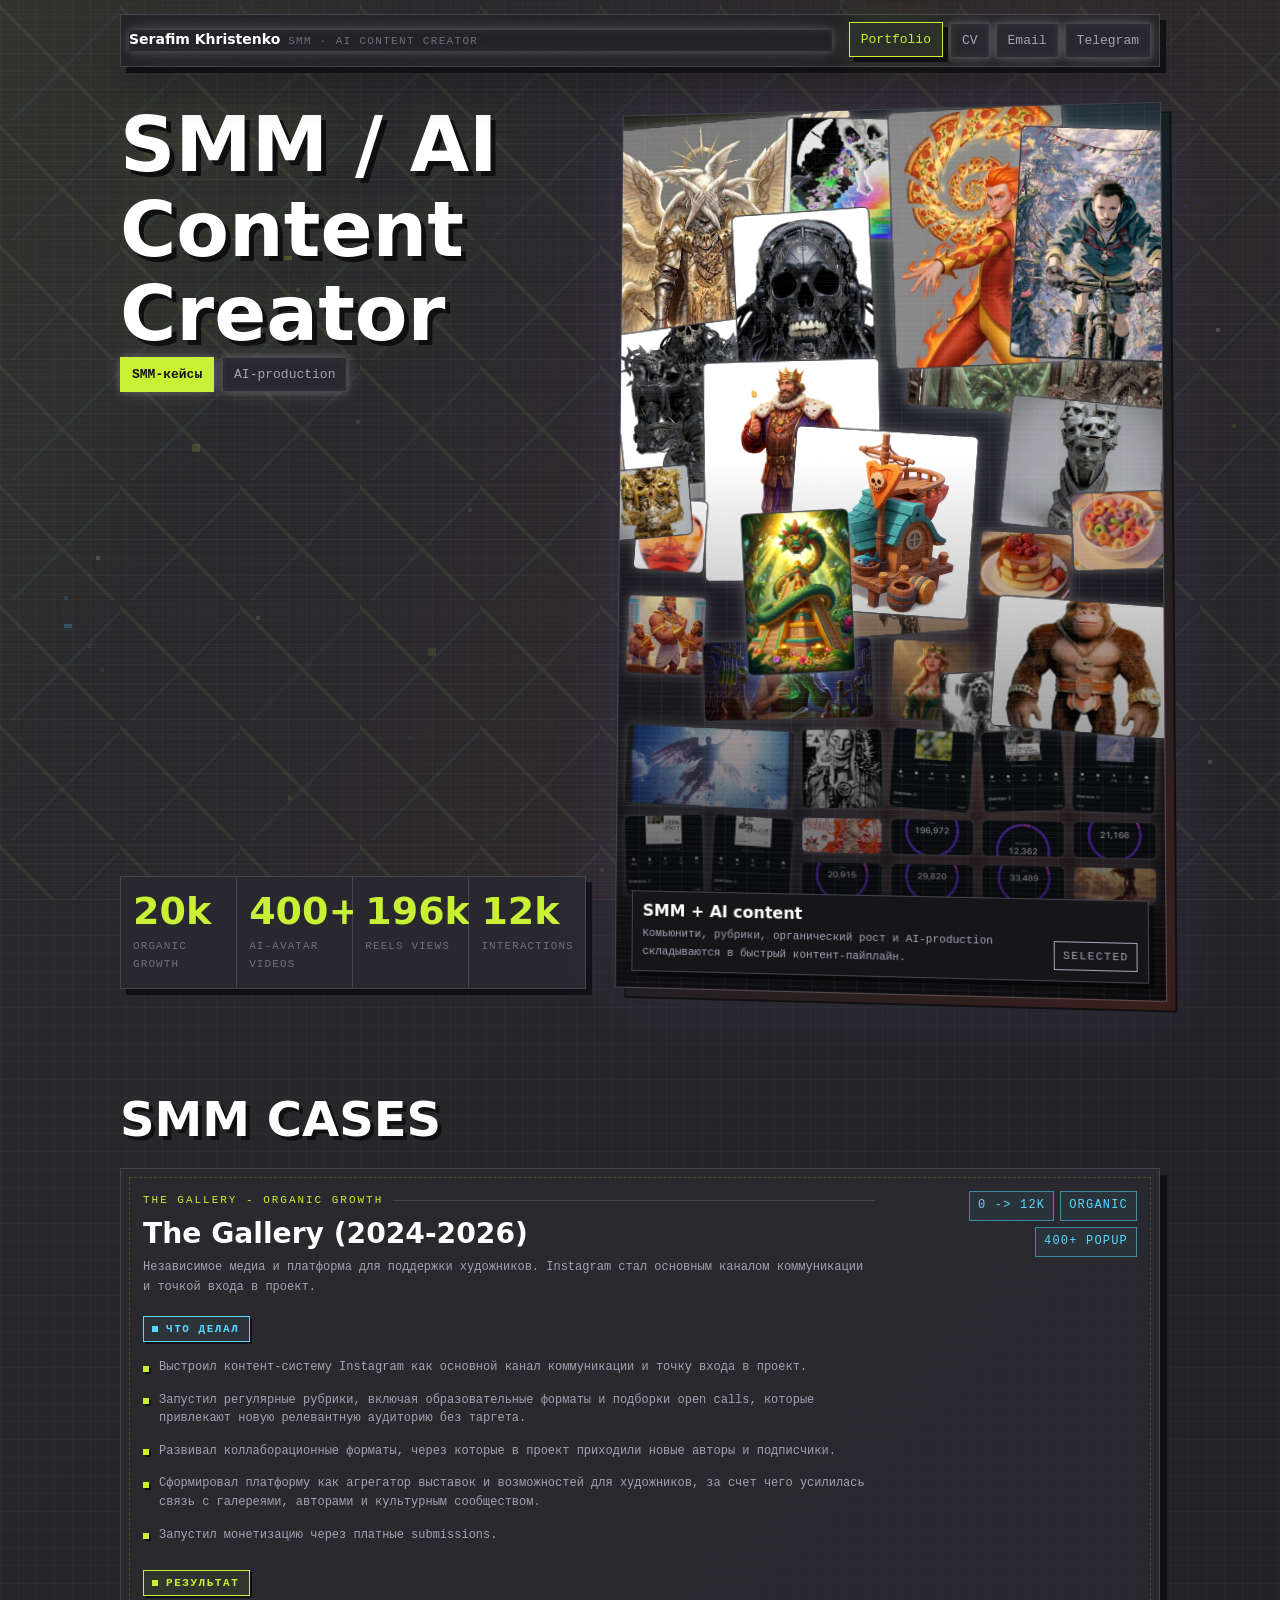
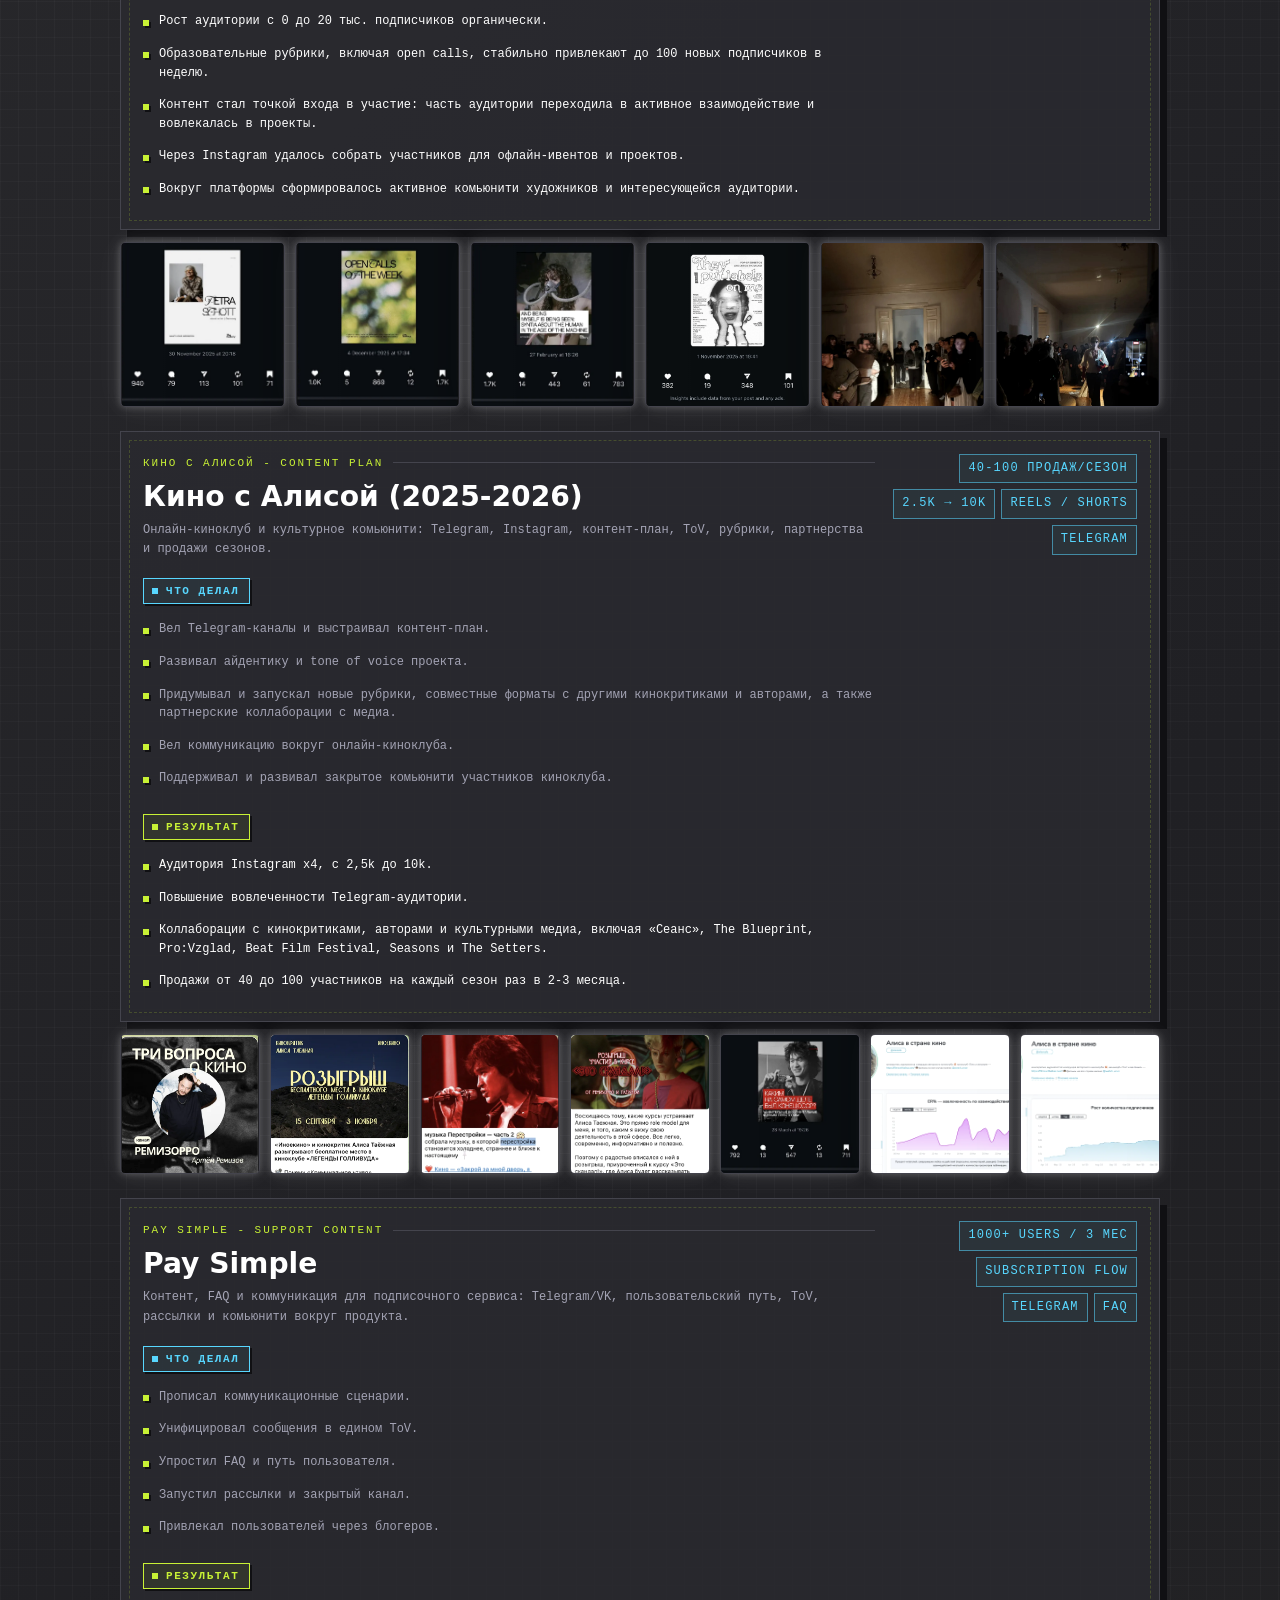
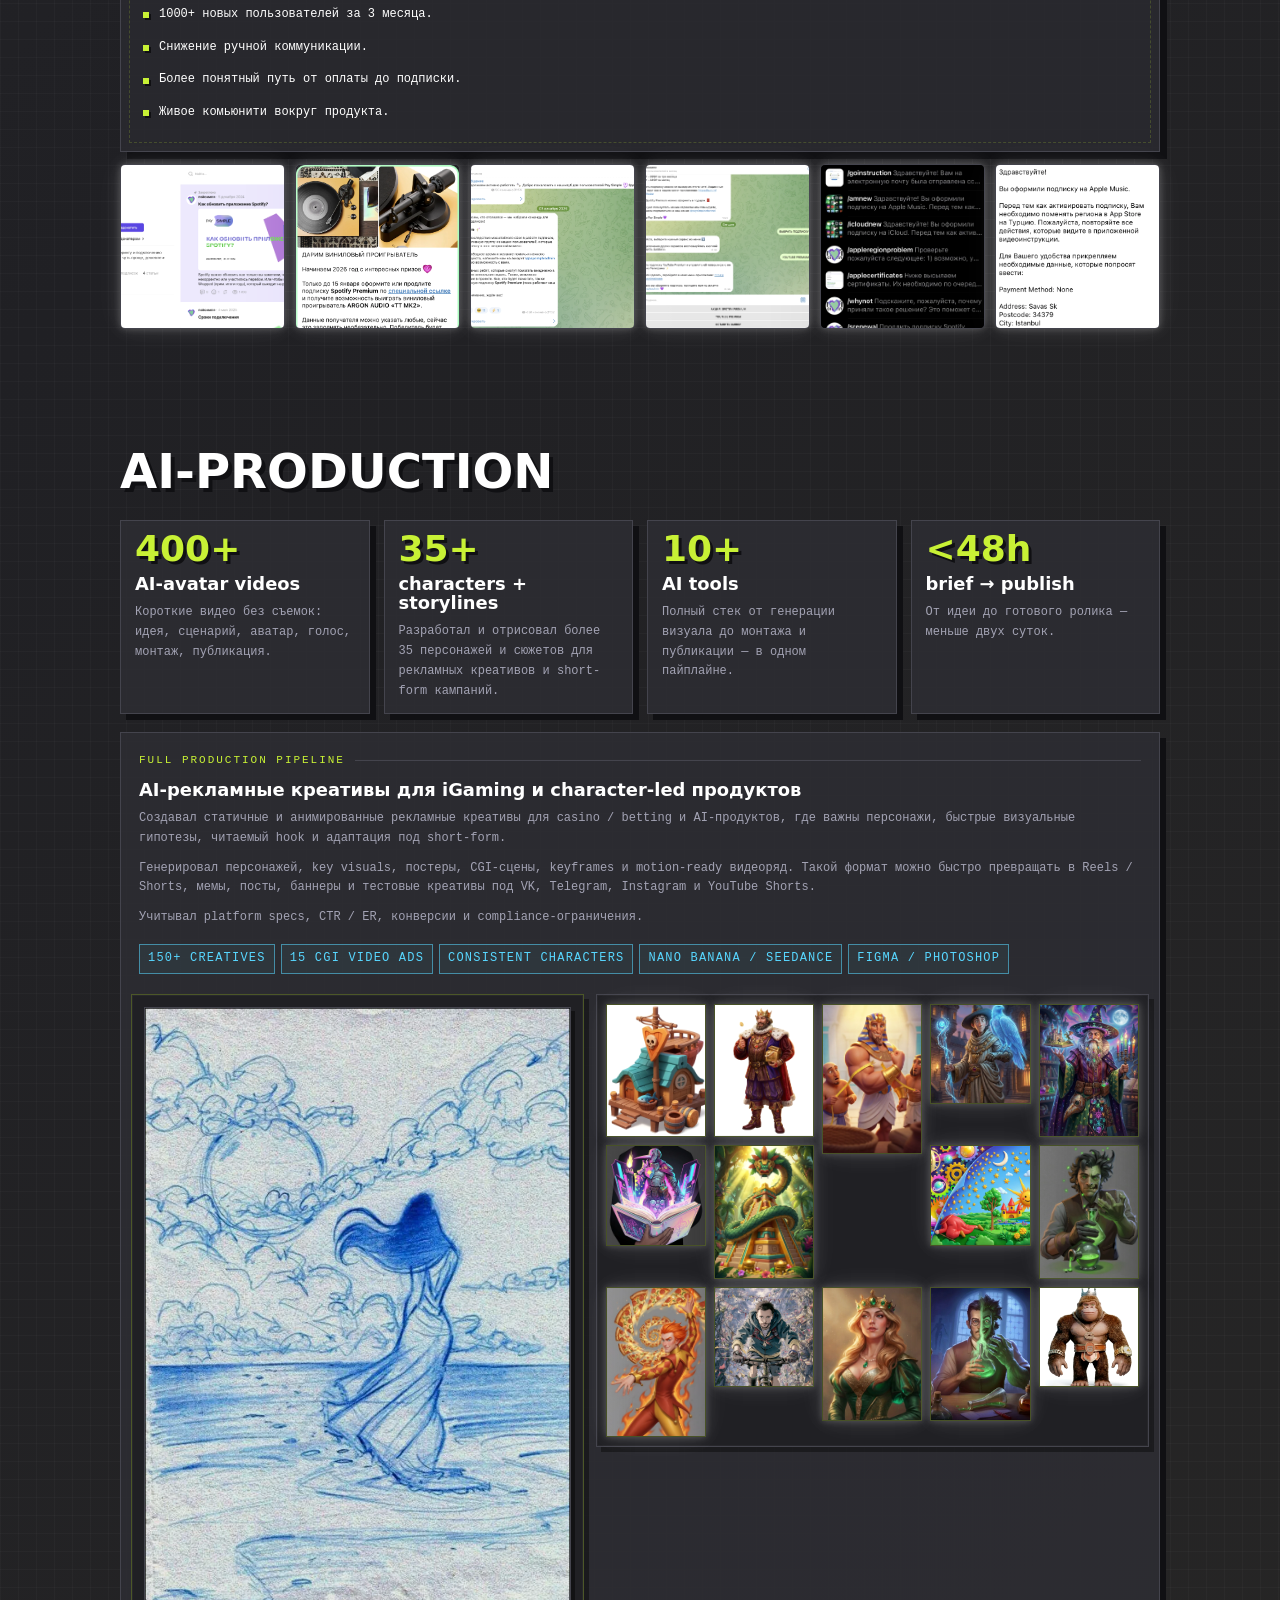
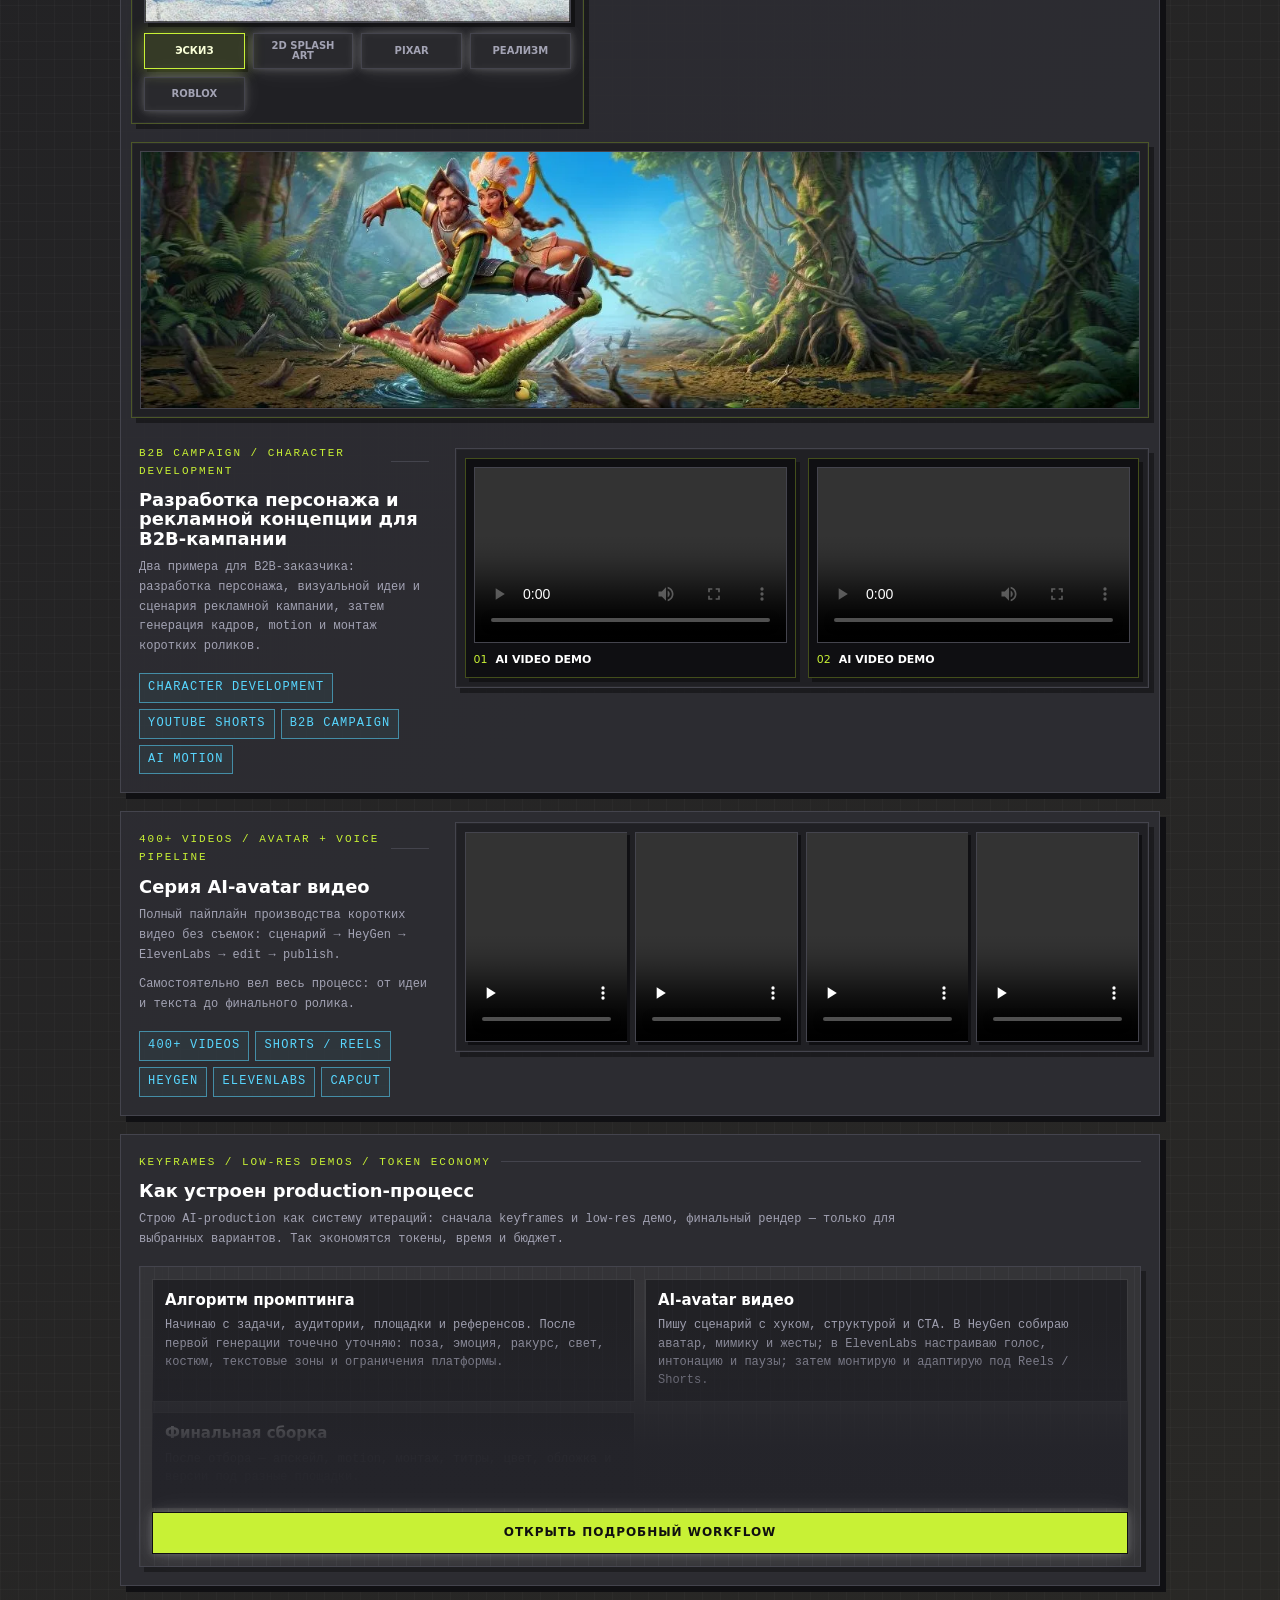
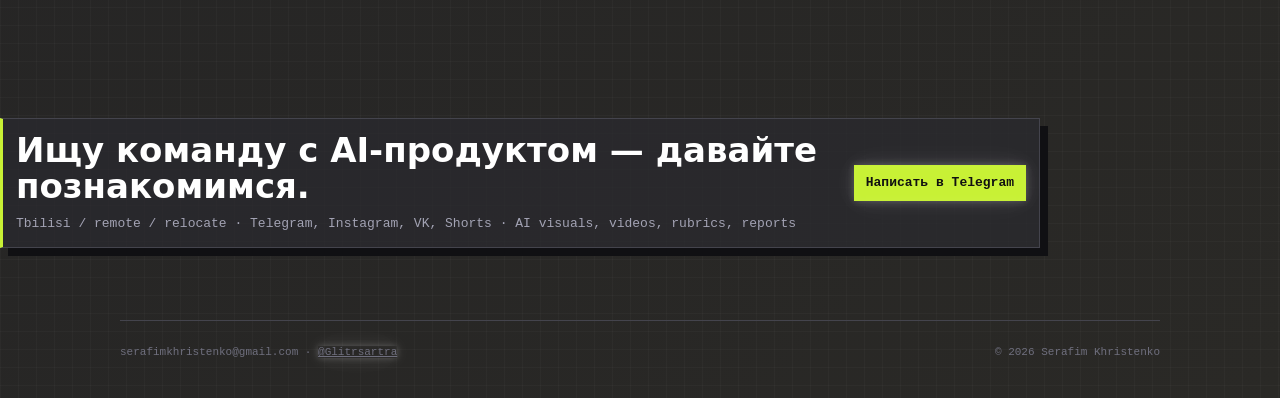
==== commit 4c752fdd: "restore: index.html and styles.css to latest version" ====
--- a/2026-05-23/files-mentioned-by-the-user-index/index.html
+++ b/2026-05-23/files-mentioned-by-the-user-index/index.html
@@ -4,9 +4,6 @@
   <meta charset="utf-8">
   <meta name="viewport" content="width=device-width, initial-scale=1">
   <title>Serafim Khristenko - SMM / AI Content Creator Portfolio</title>
-  <link rel="preconnect" href="https://fonts.googleapis.com">
-  <link rel="preconnect" href="https://fonts.gstatic.com" crossorigin>
-  <link href="https://fonts.googleapis.com/css2?family=DM+Mono:wght@400;500&family=Inter:wght@400;500;600;700&family=Syne:wght@700;800&display=swap" rel="stylesheet">
   <link rel="stylesheet" href="styles.css?v=magical-white-glow">
 </head>
 <body>
@@ -31,7 +28,7 @@
     <section class="hero shell">
       <div class="hero-copy">
         <div>
-          <h1><span class="hero-title-line">SMM / AI</span><span class="hero-title-line hero-title-line--wide">Content Creator</span></h1>
+          <h1>SMM / AI Content Creator</h1>
           <div class="hero-actions">
             <a class="pixel-button primary" href="#cases">SMM-кейсы</a>
             <a class="pixel-button" href="#ai-production">AI-production</a>
@@ -40,7 +37,7 @@
         <div class="metrics" aria-label="Portfolio metrics">
           <div class="metric">
             <span class="metric-value">20k</span>
-            <span class="metric-label">combined organic growth</span>
+            <span class="metric-label">organic growth</span>
           </div>
           <div class="metric">
             <span class="metric-value">400+</span>
@@ -166,12 +163,6 @@
           </button>
           <button class="hero-collage-item hero-board-aj" type="button" data-gallery-item data-src="assets/board_ai_sunset_realism.webp" data-title="AI visual - sunset realism" data-text="Кинематографичный реалистичный вариант того же кадра: свет, ткань, атмосфера заката.">
             <img loading="lazy" src="assets/board_ai_sunset_realism.webp" alt="AI-визуал реалистичный: девушка в платье на закате у моря">
-          </button>
-          <button class="hero-collage-item hero-board-ak" type="button" data-gallery-item data-src="assets/board_ai_sunset_pixar.webp" data-title="AI visual - sunset Pixar style" data-text="Pixar-вариант заката: тёплый свет, мягкие облака и атмосфера анимационного кино.">
-            <img loading="lazy" src="assets/board_ai_sunset_pixar.webp" alt="AI-визуал в стиле Pixar: девушка у моря на закате">
-          </button>
-          <button class="hero-collage-item hero-board-al" type="button" data-gallery-item data-src="assets/board_ai_sunset_drama.webp" data-title="AI visual - sunset drama" data-text="Драматичный вариант с контрастным светом, объёмными облаками и насыщенной золотой палитрой.">
-            <img loading="lazy" src="assets/board_ai_sunset_drama.webp" alt="AI-визуал драматичный закат: девушка в платье у моря">
           </button>
         </div>
         <div class="hero-label">
@@ -208,17 +199,17 @@
               </ul>
               <div class="case-label case-label--result">Результат</div>
               <ul class="case-points">
-                <li class="case-result">Рост аудитории с 0 до 12 тыс. подписчиков органически.</li>
-                <li class="case-result">Заметные публикации набирали от 23k до 47k просмотров.</li>
+                <li class="case-result">Рост аудитории с 0 до 20 тыс. подписчиков органически.</li>
+                <li class="case-result">Образовательные рубрики, включая open calls, стабильно привлекают до 100 новых подписчиков в неделю.</li>
                 <li class="case-result">Контент стал точкой входа в участие: часть аудитории переходила в активное взаимодействие и вовлекалась в проекты.</li>
                 <li class="case-result">Через Instagram удалось собрать участников для офлайн-ивентов и проектов.</li>
                 <li class="case-result">Вокруг платформы сформировалось активное комьюнити художников и интересующейся аудитории.</li>
               </ul>
             </div>
             <div class="chip-row">
-              <span class="chip chip--result">0 -> 12k organic</span>
-              <span class="chip chip--result">23k-47k top post views</span>
-              <span class="chip chip--result">400+ popup visitors</span>
+              <span class="chip">0 -> 12k</span>
+              <span class="chip">organic</span>
+              <span class="chip">400+ popup</span>
             </div>
           </div>
           <div class="case-gallery" aria-label="The Gallery screenshots">
@@ -266,10 +257,10 @@
               </ul>
             </div>
             <div class="chip-row">
-              <span class="chip chip--result">2.5k -> 10k Instagram</span>
-              <span class="chip">Reels</span>
+              <span class="chip">40-100 продаж/сезон</span>
+              <span class="chip">2.5k → 10k</span>
+              <span class="chip">Reels / Shorts</span>
               <span class="chip">Telegram</span>
-              <span class="chip chip--result">40-100 sales / season</span>
             </div>
           </div>
           <div class="case-gallery kino-gallery" aria-label="Кино с Алисой screenshots">
@@ -321,10 +312,10 @@
               </ul>
             </div>
             <div class="chip-row">
-              <span class="chip chip--result">1000+ users / 3 months</span>
+              <span class="chip">1000+ users / 3 мес</span>
+              <span class="chip">subscription flow</span>
+              <span class="chip">Telegram</span>
               <span class="chip">FAQ</span>
-              <span class="chip">Telegram</span>
-              <span class="chip">support flow</span>
             </div>
           </div>
           <div class="case-gallery" aria-label="Pay Simple screenshots">
@@ -348,7 +339,6 @@
             </button>
           </div>
         </article>
-
       </div>
     </section>
 
@@ -414,51 +404,51 @@
             </div>
             <div class="production-visual ai-creative-gallery" aria-label="AI creative gallery">
               <button class="gallery-shot ai-creative-shot" type="button" data-gallery-item data-src="assets/ai_creative_01_pirate_house.webp" data-title="AI creative - 3D game asset" data-text="Объемный AI-креатив в casual-game стилистике: объект, понятный силуэт, чистый фон и готовность к анимации.">
-                <img loading="lazy" src="assets/ai_creative_01_pirate_house.webp" alt="AI 3D pirate house creative" loading="lazy">
+                <img src="assets/ai_creative_01_pirate_house.webp" alt="AI 3D pirate house creative" loading="lazy">
               </button>
               <button class="gallery-shot ai-creative-shot" type="button" data-gallery-item data-src="assets/ai_creative_02_king.webp" data-title="AI creative - king character" data-text="Персонажный визуал с рекламной читаемостью, костюмом, жестом и чистым контуром.">
-                <img loading="lazy" src="assets/ai_creative_02_king.webp" alt="AI king character creative" loading="lazy">
+                <img src="assets/ai_creative_02_king.webp" alt="AI king character creative" loading="lazy">
               </button>
               <button class="gallery-shot ai-creative-shot" type="button" data-gallery-item data-src="assets/ai_creative_03_pharaoh.webp" data-title="AI creative - pharaoh scene" data-text="Коммерческий character visual: персонаж, действие, эмоция и понятная сцена для короткого ролика.">
-                <img loading="lazy" src="assets/ai_creative_03_pharaoh.webp" alt="AI pharaoh character scene" loading="lazy">
+                <img src="assets/ai_creative_03_pharaoh.webp" alt="AI pharaoh character scene" loading="lazy">
               </button>
               <button class="gallery-shot ai-creative-shot" type="button" data-gallery-item data-src="assets/ai_creative_04_wizard_bird.webp" data-title="AI creative - wizard character" data-text="Фэнтези-персонаж с магическим prop, светом, окружением и акцентом на образ.">
-                <img loading="lazy" src="assets/ai_creative_04_wizard_bird.webp" alt="AI wizard character with glowing bird" loading="lazy">
+                <img src="assets/ai_creative_04_wizard_bird.webp" alt="AI wizard character with glowing bird" loading="lazy">
               </button>
               <button class="gallery-shot ai-creative-shot" type="button" data-gallery-item data-src="assets/ai_creative_05_wizard.webp" data-title="AI creative - fantasy poster" data-text="Постерный AI-визуал с насыщенной детализацией, реквизитом и ярким персонажем.">
-                <img loading="lazy" src="assets/ai_creative_05_wizard.webp" alt="AI fantasy wizard poster" loading="lazy">
+                <img src="assets/ai_creative_05_wizard.webp" alt="AI fantasy wizard poster" loading="lazy">
               </button>
               <button class="gallery-shot ai-creative-shot" type="button" data-gallery-item data-src="assets/ai_creative_06_neon_story.webp" data-title="AI creative - neon story visual" data-text="Неоновый character visual с книгой, эффектами и игровым промо-настроением.">
-                <img loading="lazy" src="assets/ai_creative_06_neon_story.webp" alt="AI neon story character creative" loading="lazy">
+                <img src="assets/ai_creative_06_neon_story.webp" alt="AI neon story character creative" loading="lazy">
               </button>
               <button class="gallery-shot ai-creative-shot" type="button" data-gallery-item data-src="assets/ai_creative_07_serpent_temple.webp" data-title="AI creative - serpent temple" data-text="Key visual для фэнтези-сеттинга: змея, храм, солнечный свет и вертикальная композиция.">
-                <img loading="lazy" src="assets/ai_creative_07_serpent_temple.webp" alt="AI serpent temple key visual" loading="lazy">
+                <img src="assets/ai_creative_07_serpent_temple.webp" alt="AI serpent temple key visual" loading="lazy">
               </button>
               <button class="gallery-shot ai-creative-shot" type="button" data-gallery-item data-src="assets/ai_creative_08_day_night_scene.webp" data-title="AI creative - day and night scene" data-text="Объемная сцена с контрастом миров, яркой цветовой системой и материалами для motion.">
-                <img loading="lazy" src="assets/ai_creative_08_day_night_scene.webp" alt="AI colorful day and night scene" loading="lazy">
+                <img src="assets/ai_creative_08_day_night_scene.webp" alt="AI colorful day and night scene" loading="lazy">
               </button>
               <button class="gallery-shot ai-creative-shot" type="button" data-gallery-item data-src="assets/ai_creative_09_alchemist_character.webp" data-title="AI creative - alchemist character" data-text="Персонажный визуал с эмоцией, предметом действия и зеленым световым акцентом.">
-                <img loading="lazy" src="assets/ai_creative_09_alchemist_character.webp" alt="AI alchemist character creative" loading="lazy">
+                <img src="assets/ai_creative_09_alchemist_character.webp" alt="AI alchemist character creative" loading="lazy">
               </button>
               <button class="gallery-shot ai-creative-shot" type="button" data-gallery-item data-src="assets/ai_creative_10_pizza_jester.webp" data-title="AI creative - pizza jester" data-text="Развлекательный персонажный креатив с динамикой, движением и понятным объектом внимания.">
-                <img loading="lazy" src="assets/ai_creative_10_pizza_jester.webp" alt="AI pizza jester character creative" loading="lazy">
+                <img src="assets/ai_creative_10_pizza_jester.webp" alt="AI pizza jester character creative" loading="lazy">
               </button>
               <button class="gallery-shot ai-creative-shot" type="button" data-gallery-item data-src="assets/ai_creative_11_bike_city.webp" data-title="AI creative - anime rider" data-text="Динамичный кадр для промо и short-form: движение камеры, городской масштаб и герой в центре.">
-                <img loading="lazy" src="assets/ai_creative_11_bike_city.webp" alt="AI anime rider over city" loading="lazy">
+                <img src="assets/ai_creative_11_bike_city.webp" alt="AI anime rider over city" loading="lazy">
               </button>
               <button class="gallery-shot ai-creative-shot" type="button" data-gallery-item data-src="assets/ai_creative_12_queen.webp" data-title="AI creative - queen portrait" data-text="Портретный AI-визуал с контролем света, украшений, цвета и выразительности персонажа.">
-                <img loading="lazy" src="assets/ai_creative_12_queen.webp" alt="AI queen portrait creative" loading="lazy">
+                <img src="assets/ai_creative_12_queen.webp" alt="AI queen portrait creative" loading="lazy">
               </button>
               <button class="gallery-shot ai-creative-shot" type="button" data-gallery-item data-src="assets/ai_creative_13_alchemist_scene.webp" data-title="AI creative - alchemist scene" data-text="Сценический CGI-кадр с персонажем, светом, лабораторией и пригодностью для продолжения в видео.">
-                <img loading="lazy" src="assets/ai_creative_13_alchemist_scene.webp" alt="AI alchemist CGI scene" loading="lazy">
+                <img src="assets/ai_creative_13_alchemist_scene.webp" alt="AI alchemist CGI scene" loading="lazy">
               </button>
               <button class="gallery-shot ai-creative-shot" type="button" data-gallery-item data-src="assets/ai_creative_14_gorilla_king.webp" data-title="AI creative - gorilla king" data-text="Персонажный AI-визуал для игровой рекламы: выразительный силуэт, корона, аксессуары и чистый светлый фон.">
-                <img loading="lazy" src="assets/ai_creative_14_gorilla_king.webp" alt="AI gorilla king character creative" loading="lazy">
+                <img src="assets/ai_creative_14_gorilla_king.webp" alt="AI gorilla king character creative" loading="lazy">
               </button>
             </div>
           </div>
           <button class="production-wide-visual" type="button" data-gallery-item data-src="assets/ai_production_wide_jungle.webp" data-title="B2B campaign - character development" data-text="Широкий key visual для B2B-рекламной кампании: разработка персонажей, динамичной сцены и визуальной концепции, которую можно продолжить в серии коротких AI-видео.">
-            <img loading="lazy" src="assets/ai_production_wide_jungle.webp" alt="AI-креатив с персонажами в джунглях" loading="lazy">
+            <img src="assets/ai_production_wide_jungle.webp" alt="AI-креатив с персонажами в джунглях" loading="lazy">
           </button>
           <div class="video-demo-section">
             <div class="production-copy">
@@ -466,27 +456,29 @@
               <h3>Разработка персонажа и рекламной концепции для B2B-кампании</h3>
               <p>Два примера для B2B-заказчика: разработка персонажа, визуальной идеи и сценария рекламной кампании, затем генерация кадров, motion и монтаж коротких роликов.</p>
               <div class="chip-row">
+                <span class="chip">character development</span>
+                <span class="chip">YouTube Shorts</span>
+                <span class="chip">B2B campaign</span>
                 <span class="chip">AI motion</span>
-                <span class="chip">video ads</span>
               </div>
             </div>
             <div class="production-visual ai-video-board" aria-label="AI-production video demos">
               <figure class="ai-video-card">
-                <video controls playsinline preload="none" poster="assets/ai_production_demo_01_thumb.webp" src="assets/ai_production_demo_01.mp4#t=0.1">
+                <video controls playsinline preload="metadata" src="assets/ai_production_demo_01.mp4#t=0.1">
                   Ваш браузер не поддерживает встроенное видео.
                 </video>
                 <figcaption>
                   <span>01</span>
-                  <strong>Character concept</strong>
+                  <strong>AI video demo</strong>
                 </figcaption>
               </figure>
               <figure class="ai-video-card">
-                <video controls playsinline preload="none" poster="assets/ai_production_demo_02_thumb.webp" src="assets/ai_production_demo_02.mp4#t=0.1">
+                <video controls playsinline preload="metadata" src="assets/ai_production_demo_02.mp4#t=0.1">
                   Ваш браузер не поддерживает встроенное видео.
                 </video>
                 <figcaption>
                   <span>02</span>
-                  <strong>Campaign edit</strong>
+                  <strong>AI video demo</strong>
                 </figcaption>
               </figure>
             </div>
@@ -501,26 +493,28 @@
             <p>Самостоятельно вел весь процесс: от идеи и текста до финального ролика.</p>
             <div class="chip-row">
               <span class="chip">400+ videos</span>
+              <span class="chip">Shorts / Reels</span>
               <span class="chip">HeyGen</span>
               <span class="chip">ElevenLabs</span>
               <span class="chip">CapCut</span>
             </div>
           </div>
           <div class="production-visual creative-grid avatar-video-placeholders" aria-label="AI avatar video demos">
-            <video class="avatar-demo-video" controls playsinline preload="none" poster="assets/avatar_demo_01_thumb.webp" src="assets/avatar_demo_01.mp4#t=0.1" aria-label="AI avatar demo 01"></video>
-            <video class="avatar-demo-video" controls playsinline preload="none" poster="assets/avatar_demo_02_thumb.webp" src="assets/avatar_demo_02.mp4#t=0.1" aria-label="AI avatar demo 02"></video>
-            <video class="avatar-demo-video" controls playsinline preload="none" poster="assets/avatar_demo_03_thumb.webp" src="assets/avatar_demo_03.mp4#t=0.1" aria-label="AI avatar demo 03"></video>
-            <video class="avatar-demo-video" controls playsinline preload="none" poster="assets/avatar_demo_04_thumb.webp" src="assets/avatar_demo_04.mp4#t=0.1" aria-label="AI avatar demo 04"></video>
+            <video class="avatar-demo-video" controls playsinline preload="none" src="assets/avatar_demo_01.mp4" aria-label="AI avatar demo 01"></video>
+            <video class="avatar-demo-video" controls playsinline preload="none" src="assets/avatar_demo_02.mp4" aria-label="AI avatar demo 02"></video>
+            <video class="avatar-demo-video" controls playsinline preload="none" src="assets/avatar_demo_03.mp4" aria-label="AI avatar demo 03"></video>
+            <video class="avatar-demo-video" controls playsinline preload="none" src="assets/avatar_demo_04.mp4" aria-label="AI avatar demo 04"></video>
           </div>
         </article>
 
         <article class="production-panel workflow-panel">
           <div class="production-copy">
+            <div class="section-kicker">keyframes / low-res demos / token economy</div>
+            <h3>Как устроен production-процесс</h3>
+            <p class="workflow-lead">Строю AI-production как систему итераций: сначала keyframes и low-res демо, финальный рендер — только для выбранных вариантов. Так экономятся токены, время и бюджет.</p>
+
             <div class="workflow-spoiler" data-spoiler>
               <div class="workflow-spoiler-body" data-spoiler-body>
-                <div class="section-kicker">keyframes / low-res demos / token economy</div>
-                <h3>Как устроен production-процесс</h3>
-                <p class="workflow-lead">Строю AI-production как систему итераций: сначала keyframes и low-res демо, финальный рендер — только для выбранных вариантов. Так экономятся токены, время и бюджет.</p>
                 <div class="workflow-detail-grid">
                   <section class="workflow-detail-card">
                     <h4>Алгоритм промптинга</h4>
@@ -546,7 +540,7 @@
 
     <section class="cta-band shell">
       <div>
-        <strong>Создаю контент, который работает. Ищу продукт с ресурсами и амбициями.</strong>
+        <strong>Ищу команду с AI-продуктом — давайте познакомимся.</strong>
         <span>Tbilisi / remote / relocate · Telegram, Instagram, VK, Shorts · AI visuals, videos, rubrics, reports</span>
       </div>
       <a class="pixel-button primary" href="https://t.me/Glitrsartra">Написать в Telegram</a>
--- a/2026-05-23/files-mentioned-by-the-user-index/styles.css
+++ b/2026-05-23/files-mentioned-by-the-user-index/styles.css
@@ -36,7 +36,7 @@
     linear-gradient(0deg, rgba(255, 255, 255, 0.022) 1px, transparent 1px) 0 0 / 18px 18px,
     linear-gradient(135deg, #2c2c2f 0%, #202024 44%, #2a2926 100%);
   color: var(--text);
-  font-family: Inter, system-ui, sans-serif;
+  font-family: "DM Mono", "SFMono-Regular", Consolas, monospace;
   font-size: 14px;
   line-height: 1.65;
   overflow-x: hidden;
@@ -221,7 +221,6 @@
 
 .brand-role {
   color: var(--quiet);
-  font-family: "DM Mono", "SFMono-Regular", Consolas, monospace;
   font-size: 11px;
   letter-spacing: 0.12em;
   text-transform: uppercase;
@@ -292,8 +291,7 @@
   color: var(--acid);
   border: 1px solid var(--acid);
   box-shadow: 3px 3px 0 rgba(0, 0, 0, 0.35);
-  font-family: "DM Mono", "SFMono-Regular", Consolas, monospace;
-  font-size: 11px;
+  font-size: 10px;
   letter-spacing: 0.16em;
   text-transform: uppercase;
 }
@@ -312,7 +310,7 @@
   margin: 0;
   font-family: "Syne", Inter, system-ui, sans-serif;
   color: #fff;
-  line-height: 0.98;
+  line-height: 1.1;
   letter-spacing: 0;
 }
 
@@ -340,7 +338,7 @@
   filter: grayscale(15%);
 }
 
-.hero-copy p {
+
   max-width: 610px;
   margin: 20px 0 0;
   color: var(--muted);
@@ -384,9 +382,9 @@
 .metric-value {
   display: block;
   color: var(--acid);
-  font-family: "DM Mono", "SFMono-Regular", Consolas, monospace;
-  font-size: clamp(28px, 4.5vw, 34px);
-  font-weight: 500;
+  font-family: "Syne", Inter, system-ui, sans-serif;
+  font-size: clamp(28px, 3.5vw, 38px);
+  font-weight: 800;
   line-height: 1;
 }
 
@@ -394,7 +392,6 @@
   display: block;
   margin-top: 7px;
   color: var(--quiet);
-  font-family: "DM Mono", "SFMono-Regular", Consolas, monospace;
   font-size: 11px;
   letter-spacing: 0.1em;
   text-transform: uppercase;
@@ -874,12 +871,11 @@
   grid-template-columns: 1fr auto;
   gap: 12px;
   align-items: end;
-  z-index: 40;
-  padding: 14px;
-  background: rgba(16, 16, 19, 0.96);
-  border: 1px solid rgba(200, 241, 53, 0.58);
-  box-shadow: 6px 6px 0 rgba(0, 0, 0, 0.55), 0 0 28px rgba(200, 241, 53, 0.1);
-  backdrop-filter: blur(18px);
+  padding: 12px;
+  background: rgba(22, 22, 25, 0.93);
+  border: 1px solid var(--line);
+  box-shadow: 5px 5px 0 rgba(0, 0, 0, 0.45);
+  backdrop-filter: blur(14px);
 }
 
 .hero-label strong {
@@ -901,7 +897,6 @@
   color: var(--cyan);
   border: 1px solid currentColor;
   padding: 4px 8px;
-  font-family: "DM Mono", "SFMono-Regular", Consolas, monospace;
   font-size: 11px;
   letter-spacing: 0.12em;
   text-transform: uppercase;
@@ -933,7 +928,6 @@
   gap: 10px;
   margin-bottom: 10px;
   color: var(--acid);
-  font-family: "DM Mono", "SFMono-Regular", Consolas, monospace;
   font-size: 11px;
   letter-spacing: 0.18em;
   text-transform: uppercase;
@@ -948,27 +942,15 @@
 }
 
 h2 {
-  font-size: clamp(32px, 4.4vw, 52px);
+  font-size: clamp(32px, 4.8vw, 52px);
   font-weight: 800;
   text-shadow: 4px 4px 0 var(--shadow);
-}
-
-h3 {
-  font-size: clamp(20px, 2.2vw, 28px);
-}
-
-.section-head h2 {
-  overflow-wrap: normal;
-}
-
-#ai-production .section-head h2 {
-  white-space: nowrap;
 }
 
 .section-note {
   max-width: 430px;
   color: var(--muted);
-  font-size: 14px;
+  font-size: 12px;
   text-align: right;
 }
 
@@ -976,80 +958,14 @@
   display: grid;
   gap: 8px;
 }
-
-.fit-spoiler {
-  position: relative;
-}
-
-.fit-spoiler .fit-table {
-  max-height: 280px;
-  overflow: hidden;
-  transition: max-height 400ms ease;
-}
-
-.fit-spoiler.is-open .fit-table {
-  max-height: 2000px;
-}
-
-.fit-collapsed {
-  opacity: 0.5;
-  transition: opacity 300ms ease;
-}
-
-.fit-spoiler.is-open .fit-collapsed {
-  opacity: 1;
-}
-
-.fit-spoiler-fade {
-  position: absolute;
-  bottom: 44px;
-  left: 0;
-  right: 0;
-  height: 80px;
-  background: linear-gradient(to bottom, transparent, var(--bg-deep));
-  pointer-events: none;
-  transition: opacity 300ms ease;
-}
-
-.fit-spoiler.is-open .fit-spoiler-fade {
-  opacity: 0;
-}
-
-.fit-spoiler-toggle {
-  display: block;
-  width: 100%;
-  margin-top: 8px;
-  padding: 10px;
-  color: var(--acid);
-  background: transparent;
-  border: 1px solid var(--acid);
-  box-shadow: 3px 3px 0 var(--shadow);
-  font-family: "DM Mono", monospace;
-  font-size: 11px;
-  font-weight: 700;
-  letter-spacing: 0.12em;
-  text-transform: uppercase;
-  cursor: pointer;
-  transition: background 180ms ease, color 180ms ease;
-}
-
-.fit-spoiler-toggle:hover {
-  background: rgba(200, 241, 53, 0.08);
-}
-
-.fit-spoiler.is-open .fit-spoiler-toggle {
-  color: var(--muted);
-  border-color: var(--line);
-}
-
 
 .fit-row {
   position: relative;
   display: grid;
-  grid-template-columns: minmax(190px, 1fr) minmax(0, 1fr) minmax(116px, auto);
+  grid-template-columns: minmax(190px, 0.72fr) minmax(0, 1.38fr) 86px;
   gap: 12px;
   align-items: stretch;
-  padding: 14px;
+  padding: 10px;
   background: rgba(45, 45, 50, 0.92);
   border: 1px solid var(--line);
   box-shadow: 5px 5px 0 var(--shadow);
@@ -1073,7 +989,7 @@
   min-height: 44px;
   color: var(--acid);
   background: rgba(17, 17, 20, 0.94);
-  font-family: "DM Mono", "SFMono-Regular", Consolas, monospace;
+  font-family: "Syne", Inter, system-ui, sans-serif;
   font-size: 11px;
   letter-spacing: 0.12em;
   text-transform: uppercase;
@@ -1087,18 +1003,17 @@
 
 .fit-row > span {
   min-width: 0;
-  color: var(--text);
-  font-family: Inter, system-ui, sans-serif;
-  font-size: 14px;
-  line-height: 1.55;
+  color: var(--muted);
+  font-size: 12px;
+  line-height: 1.45;
 }
 
 .fit-row > span:first-child {
   color: #fff;
-  font-family: Inter, system-ui, sans-serif;
+  font-family: "Syne", Inter, system-ui, sans-serif;
   font-size: 14px;
-  font-weight: 600;
-  line-height: 1.55;
+  font-weight: 700;
+  line-height: 1.45;
 }
 
 .fit-row > strong {
@@ -1112,10 +1027,8 @@
   border: 1px solid #111;
   box-shadow: 4px 4px 0 rgba(0, 0, 0, 0.5);
   font-family: "Syne", Inter, system-ui, sans-serif;
-  padding: 8px 10px;
-  font-size: 14px;
-  line-height: 1.1;
-  text-align: center;
+  font-size: 18px;
+  line-height: 1;
 }
 
 .case-list {
@@ -1176,7 +1089,7 @@
   position: relative;
   display: grid;
   grid-template-columns: minmax(0, 1fr);
-  gap: 18px;
+  gap: 14px;
   padding: 22px;
   background: rgba(42, 42, 47, 0.92);
   border: 1px solid var(--line);
@@ -1200,7 +1113,7 @@
 }
 
 .thumbnail-showcase .case-card {
-  gap: 18px;
+  gap: 12px;
   padding: 0;
   background: transparent;
   border: 0;
@@ -1264,8 +1177,7 @@
   background: var(--acid);
   border: 1px solid #111;
   box-shadow: 3px 3px 0 rgba(0, 0, 0, 0.55);
-  font-family: "DM Mono", "SFMono-Regular", Consolas, monospace;
-  font-size: 11px;
+  font-size: 10px;
   letter-spacing: 0.12em;
   line-height: 1.2;
   text-transform: uppercase;
@@ -1487,14 +1399,14 @@
 }
 
 .case-copy h3 {
-  font-size: clamp(20px, 2.2vw, 28px);
+  font-size: clamp(19px, 2.2vw, 29px);
   font-weight: 800;
 }
 
 .case-copy p {
   margin: 8px 0 0;
   color: var(--muted);
-  font-size: 14px;
+  font-size: 12px;
 }
 
 .case-label {
@@ -1504,7 +1416,6 @@
   margin-top: 18px;
   margin-bottom: 4px;
   padding: 3px 10px 3px 8px;
-  font-family: "DM Mono", "SFMono-Regular", Consolas, monospace;
   font-size: 11px;
   font-weight: 700;
   letter-spacing: 0.14em;
@@ -1550,7 +1461,7 @@
   position: relative;
   padding-left: 16px;
   color: var(--muted);
-  font-size: 14px;
+  font-size: 12px;
   line-height: 1.55;
   margin-bottom: 8px;
 }
@@ -1581,74 +1492,14 @@
 .chip {
   display: inline-flex;
   align-items: center;
-  min-height: 28px;
-  padding: 5px 9px;
+  min-height: 26px;
+  padding: 4px 8px;
   color: var(--cyan);
   border: 1px solid rgba(88, 215, 255, 0.54);
   background: rgba(88, 215, 255, 0.06);
-  font-family: "DM Mono", "SFMono-Regular", Consolas, monospace;
   font-size: 12px;
   letter-spacing: 0.1em;
   text-transform: uppercase;
-}
-
-.chip--result {
-  color: #111;
-  background: var(--acid);
-  border-color: var(--acid);
-  font-weight: 500;
-}
-
-.channel-evidence {
-  display: grid;
-  grid-template-columns: minmax(220px, 0.7fr) minmax(0, 1.3fr);
-  gap: 18px;
-  padding: 22px;
-  background: rgba(42, 42, 47, 0.92);
-  border: 1px solid var(--line);
-  box-shadow: 8px 8px 0 var(--shadow);
-}
-
-.channel-evidence-copy h3 {
-  font-size: clamp(20px, 2.2vw, 28px);
-}
-
-.channel-evidence-copy p {
-  margin: 10px 0 0;
-  color: var(--muted);
-  font-size: 14px;
-}
-
-.channel-evidence-grid {
-  display: grid;
-  grid-template-columns: repeat(3, minmax(0, 1fr));
-  gap: 10px;
-}
-
-.evidence-slot {
-  display: grid;
-  align-content: end;
-  min-height: 150px;
-  padding: 14px;
-  background:
-    linear-gradient(135deg, rgba(200, 241, 53, 0.07), transparent 46%),
-    rgba(17, 17, 20, 0.72);
-  border: 1px dashed rgba(200, 241, 53, 0.44);
-}
-
-.evidence-slot strong {
-  color: #fff;
-  font-family: "Syne", Inter, system-ui, sans-serif;
-  font-size: 16px;
-  line-height: 1.1;
-}
-
-.evidence-slot span {
-  margin-top: 8px;
-  color: var(--muted);
-  font-family: "DM Mono", "SFMono-Regular", Consolas, monospace;
-  font-size: 12px;
-  line-height: 1.4;
 }
 
 .fan {
@@ -1738,7 +1589,7 @@
 .cv-card p {
   margin: 9px 0 0;
   color: var(--muted);
-  font-size: 14px;
+  font-size: 12px;
 }
 
 .production-stack {
@@ -1789,7 +1640,7 @@
 .production-copy p {
   margin: 10px 0 0;
   color: var(--muted);
-  font-size: 14px;
+  font-size: 12px;
 }
 
 .workflow-lead {
@@ -1910,12 +1761,9 @@
   grid-template-columns: repeat(auto-fit, minmax(96px, 1fr));
   align-content: start;
   gap: 8px;
-  overflow: hidden;
 }
 
 .ai-creative-shot {
-  width: 100%;
-  min-width: 0;
   min-height: 0;
   aspect-ratio: 1;
   border-color: rgba(200, 241, 53, 0.24);
@@ -2023,10 +1871,9 @@
 }
 
 .ai-video-board {
-  display: flex;
+  display: grid;
+  grid-template-columns: repeat(2, minmax(0, 1fr));
   gap: 12px;
-  justify-content: center;
-  align-items: flex-start;
 }
 
 .ai-video-card {
@@ -2036,14 +1883,13 @@
   background: rgba(10, 10, 13, 0.74);
   border: 1px solid rgba(200, 241, 53, 0.28);
   box-shadow: 4px 4px 0 rgba(0, 0, 0, 0.42);
-  flex: 0 0 auto;
 }
 
 .ai-video-card video {
   display: block;
-  width: 220px;
-  aspect-ratio: 9 / 16;
-  object-fit: contain;
+  width: 100%;
+  aspect-ratio: 16 / 9;
+  object-fit: cover;
   background: #050505;
   border: 1px solid var(--line);
 }
@@ -2103,6 +1949,7 @@
 
 .workflow-spoiler {
   position: relative;
+  margin-top: 16px;
   padding: 12px;
   background:
     linear-gradient(90deg, rgba(255, 255, 255, 0.035) 1px, transparent 1px) 0 0 / 14px 14px,
@@ -2111,20 +1958,32 @@
   box-shadow: 5px 5px 0 rgba(0, 0, 0, 0.34);
 }
 
+.workflow-spoiler::after {
+  content: "";
+  position: absolute;
+  left: 12px;
+  right: 12px;
+  bottom: 58px;
+  z-index: 2;
+  height: 190px;
+  pointer-events: none;
+  background: linear-gradient(180deg, transparent, rgba(36, 36, 42, 0.96) 68%, rgba(36, 36, 42, 1));
+  opacity: 1;
+  transition: opacity 180ms ease;
+}
+
+.workflow-spoiler.is-open::after {
+  opacity: 0;
+}
+
 .workflow-spoiler-body {
-  max-height: 0;
-  opacity: 0;
+  max-height: 310px;
   overflow: hidden;
-  transition: max-height 260ms ease, opacity 180ms ease;
+  transition: max-height 260ms ease;
 }
 
 .workflow-spoiler.is-open .workflow-spoiler-body {
   max-height: 1500px;
-  opacity: 1;
-}
-
-.workflow-spoiler-body .workflow-lead {
-  margin-bottom: 16px;
 }
 
 .workflow-detail-grid {
@@ -2150,7 +2009,7 @@
 
 .workflow-detail-card p {
   margin-top: 8px;
-  font-size: 14px;
+  font-size: 12px;
   line-height: 1.52;
 }
 
@@ -2159,7 +2018,7 @@
   z-index: 3;
   width: 100%;
   min-height: 42px;
-  margin-top: 0;
+  margin-top: 12px;
   color: #101010;
   background: var(--acid);
   border: 1px solid #101010;
@@ -2176,10 +2035,6 @@
   box-shadow: 0 0 0 1px #fff, 0 0 24px rgba(200, 241, 53, 0.46), 4px 4px 0 var(--shadow);
 }
 
-.workflow-spoiler.is-open .workflow-spoiler-toggle {
-  margin-top: 12px;
-}
-
 .production-experience {
   padding: 18px;
 }
@@ -2240,8 +2095,8 @@
   display: none;
   align-items: center;
   justify-content: center;
-  padding: 16px;
-  background: rgba(8, 8, 10, 0.92);
+  padding: 22px;
+  background: rgba(8, 8, 10, 0.88);
 }
 
 .lightbox.open {
@@ -2251,11 +2106,11 @@
 .lightbox-panel {
   position: relative;
   width: min(1120px, 100%);
-  max-height: min(900px, calc(100vh - 32px));
-  display: grid;
-  grid-template-columns: minmax(0, 1fr) 260px;
-  gap: 10px;
-  padding: 10px;
+  max-height: min(840px, calc(100vh - 44px));
+  display: grid;
+  grid-template-columns: minmax(0, 1fr) 280px;
+  gap: 14px;
+  padding: 14px;
   background: var(--surface-3);
   border: 1px solid var(--line);
   box-shadow: 10px 10px 0 #000;
@@ -2263,19 +2118,17 @@
 
 .lightbox-image {
   display: grid;
-  align-items: stretch;
+  align-items: center;
   min-height: 0;
-  background: #080809;
+  background: #101013;
   border: 1px solid var(--line);
-  overflow: hidden;
 }
 
 .lightbox-photo {
   width: 100%;
   height: 100%;
-  max-height: calc(100vh - 52px);
+  max-height: calc(100vh - 92px);
   object-fit: contain;
-  display: block;
 }
 
 .lightbox-placeholder {
@@ -2299,7 +2152,7 @@
 
 .lightbox-meta p {
   color: var(--muted);
-  font-size: 14px;
+  font-size: 12px;
 }
 
 .lightbox-close {
@@ -2318,15 +2171,14 @@
 
 .cv-hero {
   display: grid;
-  grid-template-columns: minmax(0, 1fr) 260px;
-  gap: 24px;
+  grid-template-columns: minmax(0, 1fr) 320px;
+  gap: 28px;
   align-items: stretch;
-  padding: 80px 0 34px;
+  padding: 58px 0 34px;
 }
 
 .cv-title {
-  padding: 32px 26px 26px;
-  overflow: hidden;
+  padding: 26px;
   background: rgba(44, 44, 49, 0.84);
   border: 1px solid var(--line);
   box-shadow: 8px 8px 0 var(--shadow);
@@ -2339,9 +2191,9 @@
 .cv-title .glow-name {
   max-width: 900px;
   color: #fff;
-  font-size: clamp(22px, 2.6vw, 40px);
+  font-size: clamp(36px, 5.5vw, 76px);
   text-shadow:
-    4px 4px 0 #0f0f12,
+    5px 5px 0 #0f0f12,
     0 0 22px rgba(255, 255, 255, 0.28),
     0 0 56px rgba(200, 241, 53, 0.18);
 }
@@ -2468,8 +2320,7 @@
 
 .photo-hint {
   color: var(--quiet);
-  font-family: "DM Mono", "SFMono-Regular", Consolas, monospace;
-  font-size: 11px;
+  font-size: 10px;
   line-height: 1;
   text-transform: uppercase;
 }
@@ -2592,7 +2443,7 @@
   margin-top: 6px;
   padding-left: 16px;
   color: var(--muted);
-  font-size: 14px;
+  font-size: 12px;
 }
 
 .experience-item li::before {
@@ -2618,19 +2469,7 @@
   color: var(--muted);
   background: rgba(255, 255, 255, 0.025);
   border: 1px solid var(--line);
-  font-family: "DM Mono", "SFMono-Regular", Consolas, monospace;
   font-size: 12px;
-}
-
-.meme-chip-list {
-  margin-top: 12px;
-}
-
-.metric-disclaimer {
-  margin: 10px 0 0;
-  color: var(--quiet) !important;
-  font-family: "DM Mono", "SFMono-Regular", Consolas, monospace;
-  font-size: 11px !important;
 }
 
 .work-strip {
@@ -2679,7 +2518,7 @@
 .project-tile p {
   margin: 8px 0 0;
   color: var(--muted);
-  font-size: 14px;
+  font-size: 12px;
 }
 
 @media (max-width: 980px) {
@@ -2725,10 +2564,6 @@
     grid-template-columns: 1fr;
   }
 
-  .channel-evidence {
-    grid-template-columns: 1fr;
-  }
-
   .video-demo-section {
     grid-template-columns: 1fr;
   }
@@ -2744,7 +2579,7 @@
 
 @media (max-width: 700px) {
   body {
-    font-size: 14px;
+    font-size: 13px;
   }
 
   .shell {
@@ -2899,16 +2734,12 @@
     grid-template-columns: 1fr;
   }
 
-  .channel-evidence-grid {
-    grid-template-columns: 1fr;
-  }
-
   .workflow-detail-grid {
     grid-template-columns: 1fr;
   }
 
-  .workflow-spoiler.is-open .workflow-spoiler-body {
-    max-height: 1800px;
+  .workflow-spoiler-body {
+    max-height: 380px;
   }
 
   .metrics {
@@ -3133,20 +2964,11 @@
 }
 
 h1 {
-  font-size: clamp(40px, 4vw, 56px);
-}
-
-.hero-title-line {
-  display: block;
-  white-space: nowrap;
-}
-
-.hero-title-line--wide {
-  font-size: 0.64em;
+  font-size: clamp(42px, 6vw, 82px);
 }
 
 h2 {
-  font-size: clamp(32px, 4.4vw, 52px);
+  font-size: clamp(28px, 4vw, 48px);
 }
 
 .section {
@@ -3155,28 +2977,25 @@
 
 .hero-collage {
   min-height: 450px;
-  padding: 8px 8px 124px;
+  padding: 8px 8px 92px;
   grid-auto-rows: 36px;
 }
 
 .hero-label {
-  padding: 14px;
+  padding: 10px;
 }
 
 .hero-label strong {
-  font-size: 18px;
-}
-
-.case-card {
-  padding: 22px;
-}
-
+  font-size: 16px;
+}
+
+.case-card,
 .production-panel {
-  padding: 14px;
+  padding: 10px;
 }
 
 .production-copy {
-  padding: 12px;
+  padding: 8px;
 }
 
 .production-visual,
@@ -3198,15 +3017,9 @@
   padding: 13px;
 }
 
-@media (max-width: 980px) {
-  .hero-title-line--wide {
-    font-size: 0.9em;
-  }
-}
-
 @media (max-width: 700px) {
   body {
-    font-size: 13px;
+    font-size: 12px;
   }
 
   .shell {
@@ -3223,24 +3036,20 @@
 
   .hero-collage {
     grid-auto-rows: 36px;
-    padding-bottom: 144px;
+    padding-bottom: 82px;
   }
 
   h1 {
-    font-size: 30px;
+    font-size: clamp(36px, 13vw, 60px);
   }
 
   h2 {
-    font-size: clamp(28px, 8vw, 36px);
-  }
-
-  #ai-production .section-head h2 {
-    font-size: 26px;
-    letter-spacing: -0.03em;
-  }
-}
-
-/* Three-layer white glow for control surfaces */
+    font-size: clamp(26px, 9vw, 40px);
+  }
+}
+
+/* Three-layer white glow for interactive elements */
+a,
 button,
 [role="button"],
 input,
@@ -3262,6 +3071,8 @@
     transform 180ms ease;
 }
 
+a:hover,
+a:focus-visible,
 button:hover,
 button:focus-visible,
 [role="button"]:hover,
@@ -3288,23 +3099,6 @@
   filter: brightness(1.07);
 }
 
-.contact-line a,
-.footer a {
-  text-decoration-color: rgba(200, 241, 53, 0.34);
-  text-decoration-thickness: 1px;
-  text-underline-offset: 3px;
-  transition: color 160ms ease, text-decoration-color 160ms ease;
-}
-
-.contact-line a:hover,
-.contact-line a:focus-visible,
-.footer a:hover,
-.footer a:focus-visible {
-  color: var(--acid);
-  text-decoration-color: var(--acid);
-  filter: none;
-}
-
 .nav a,
 .pixel-button,
 .gallery-shot,
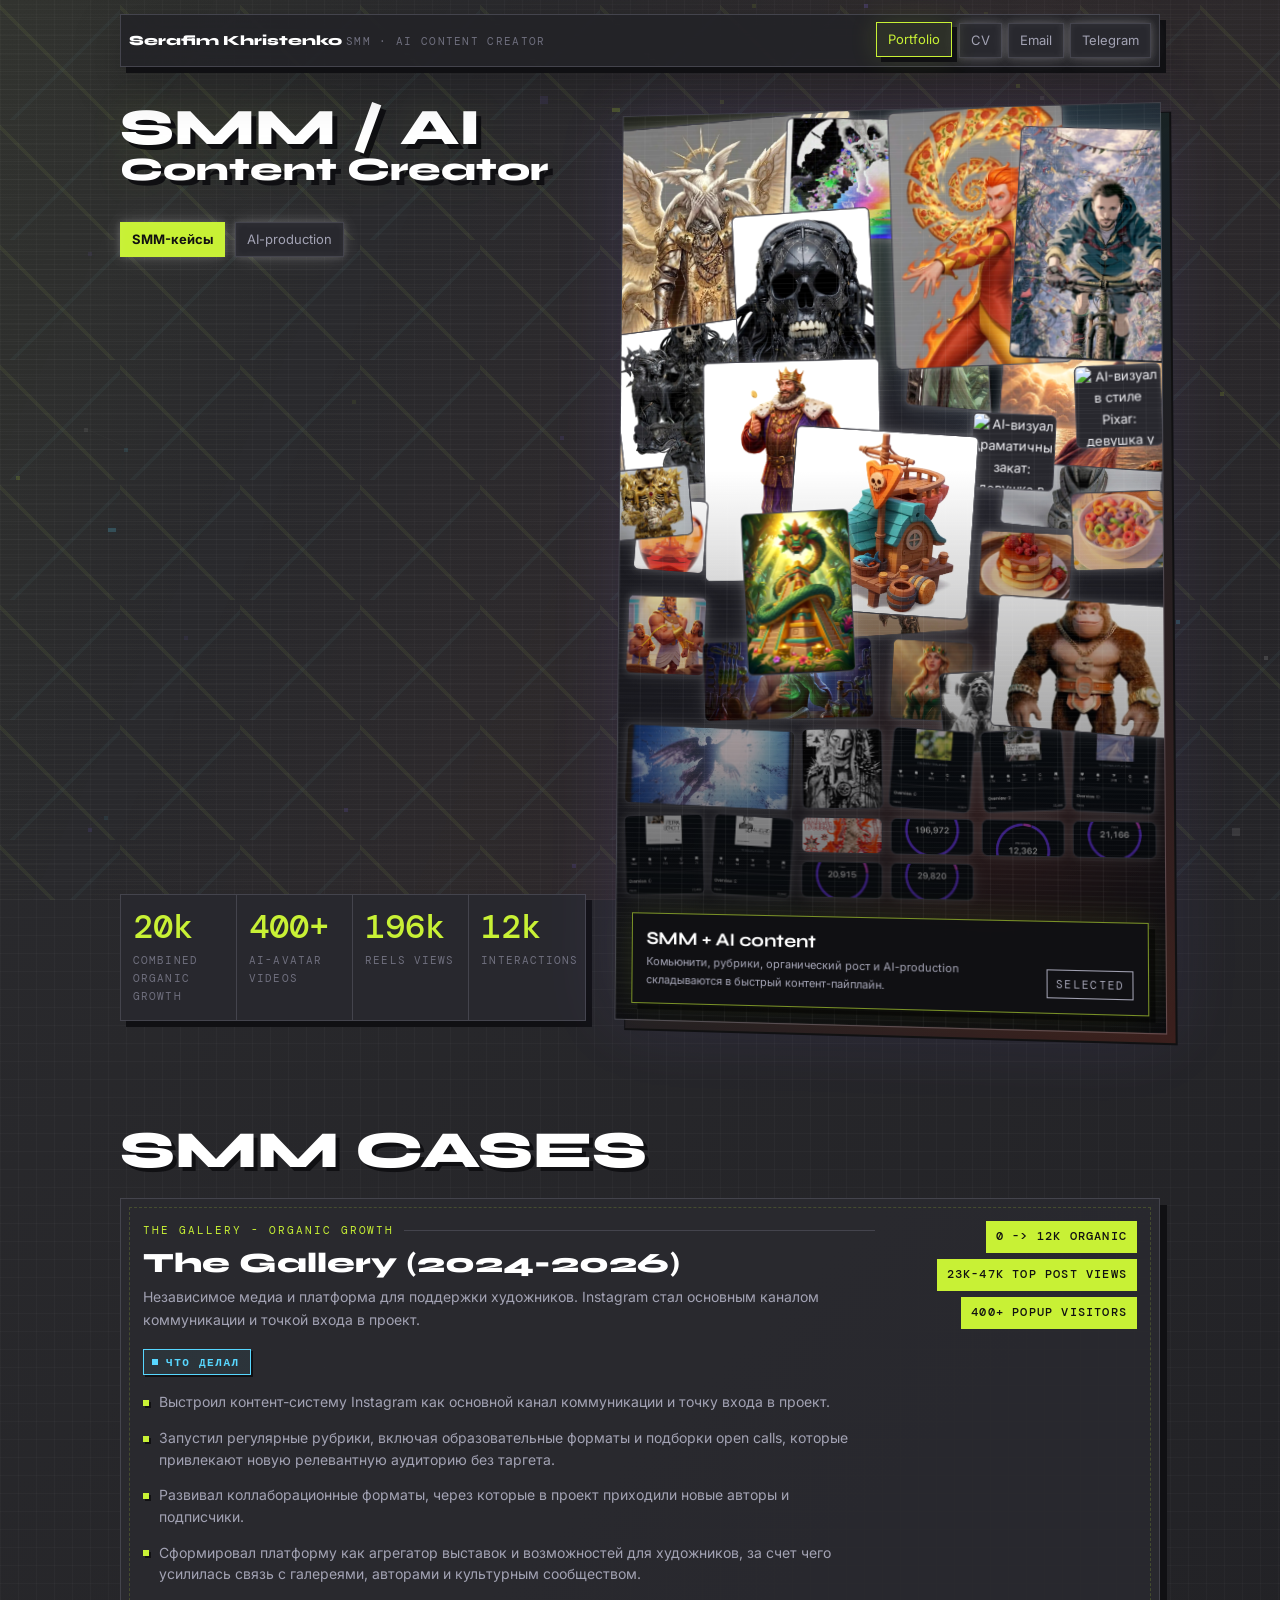
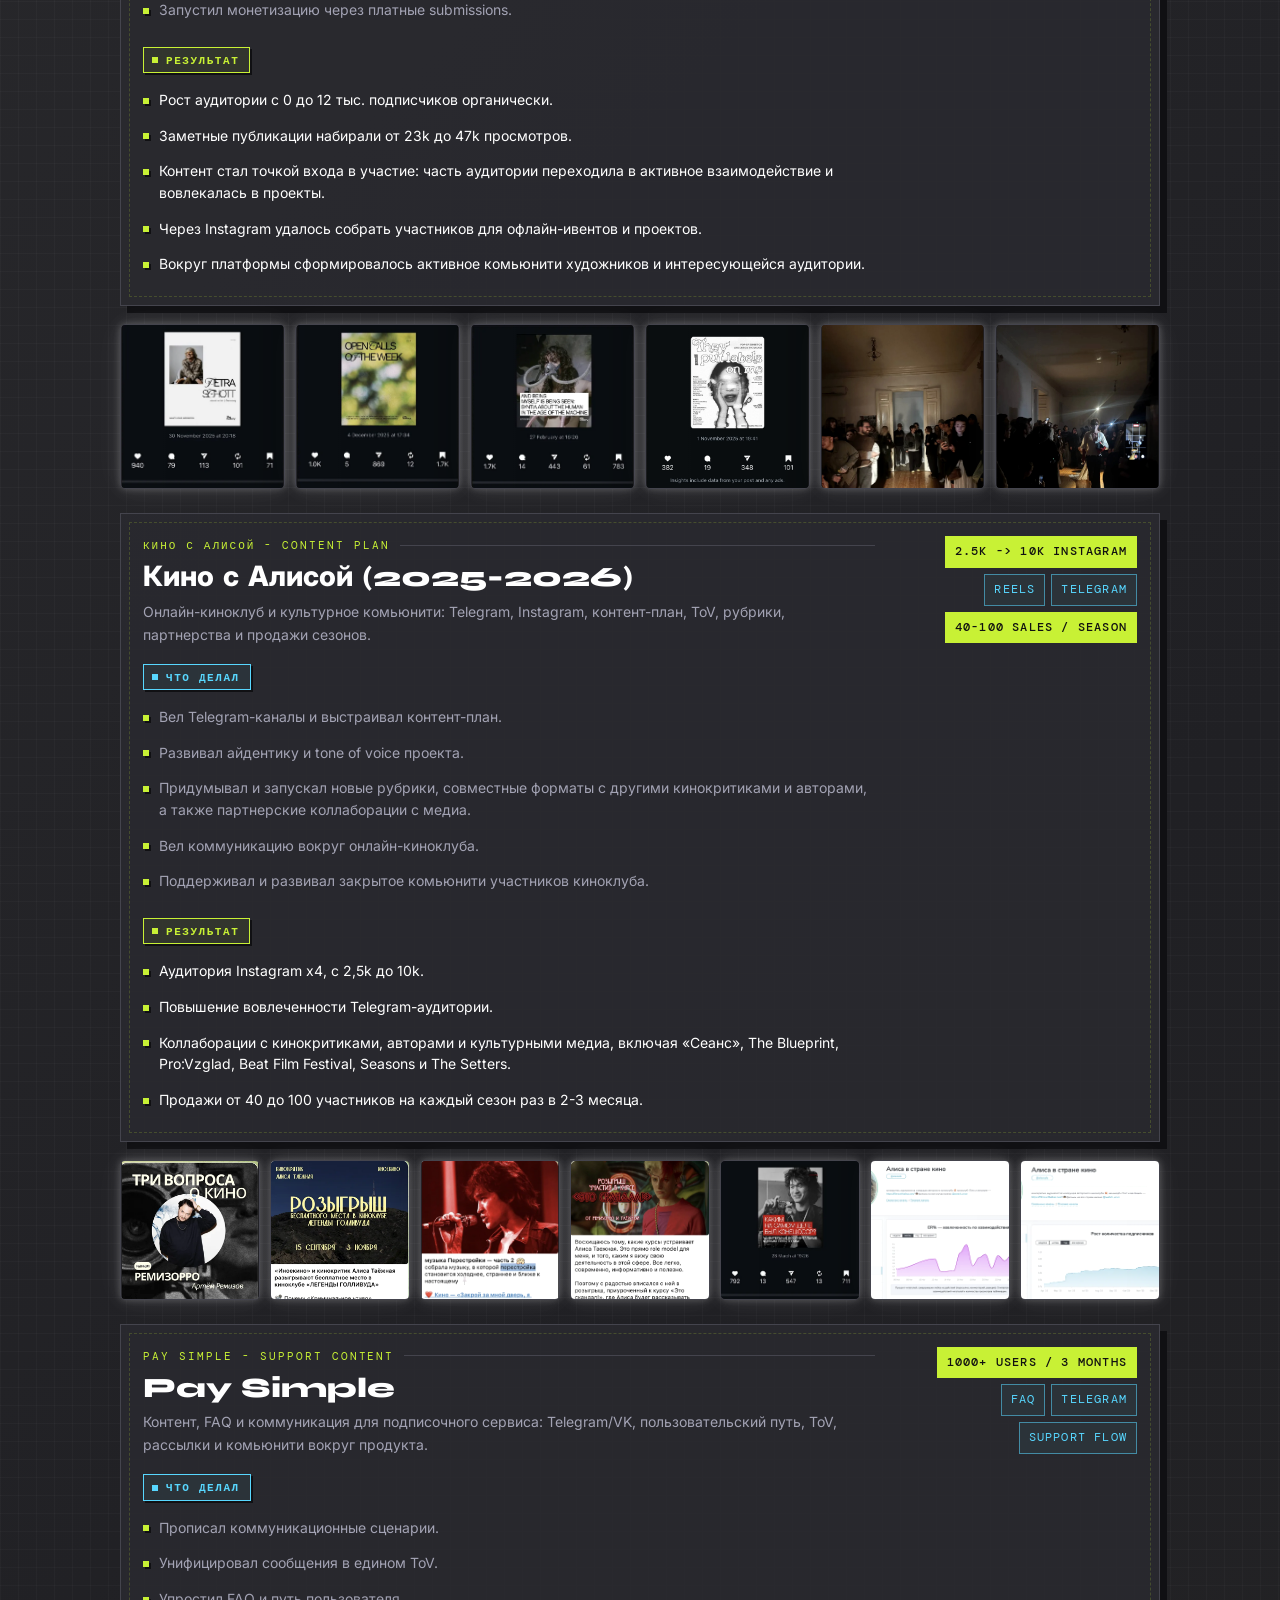
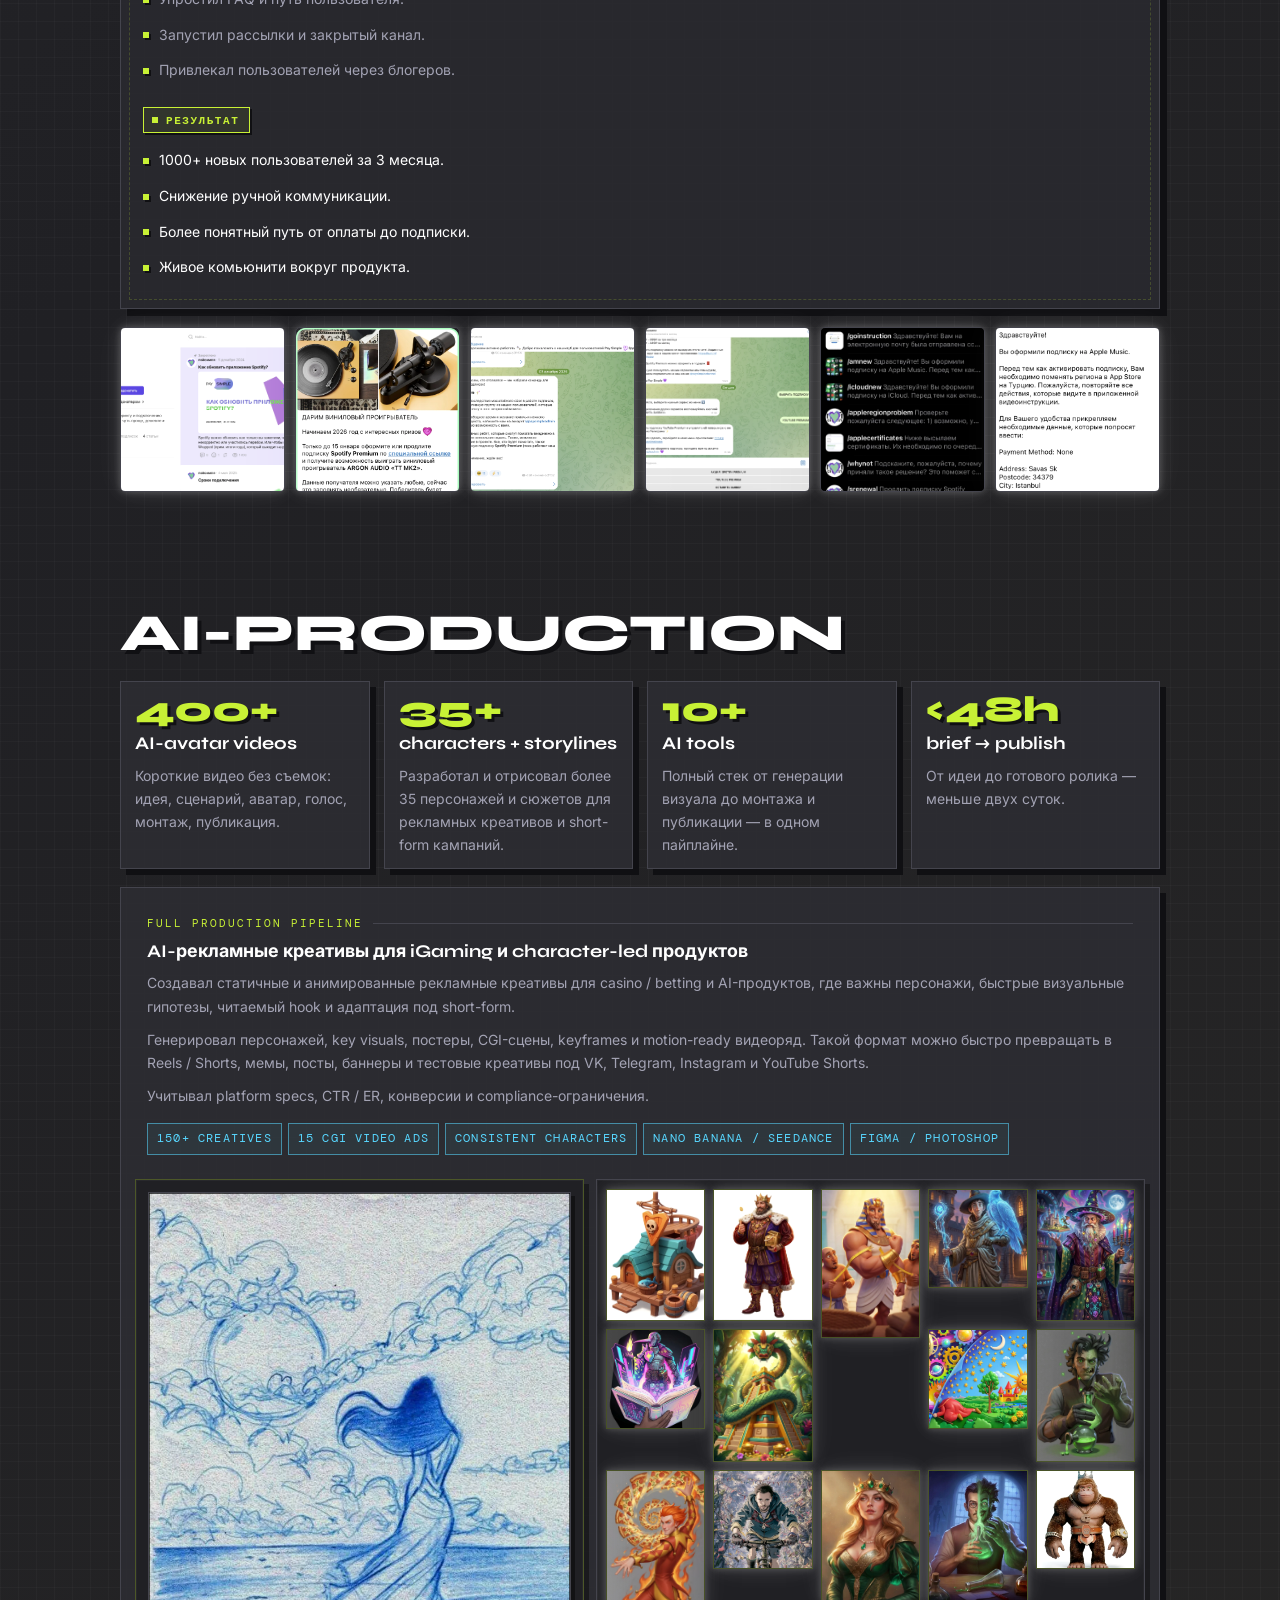
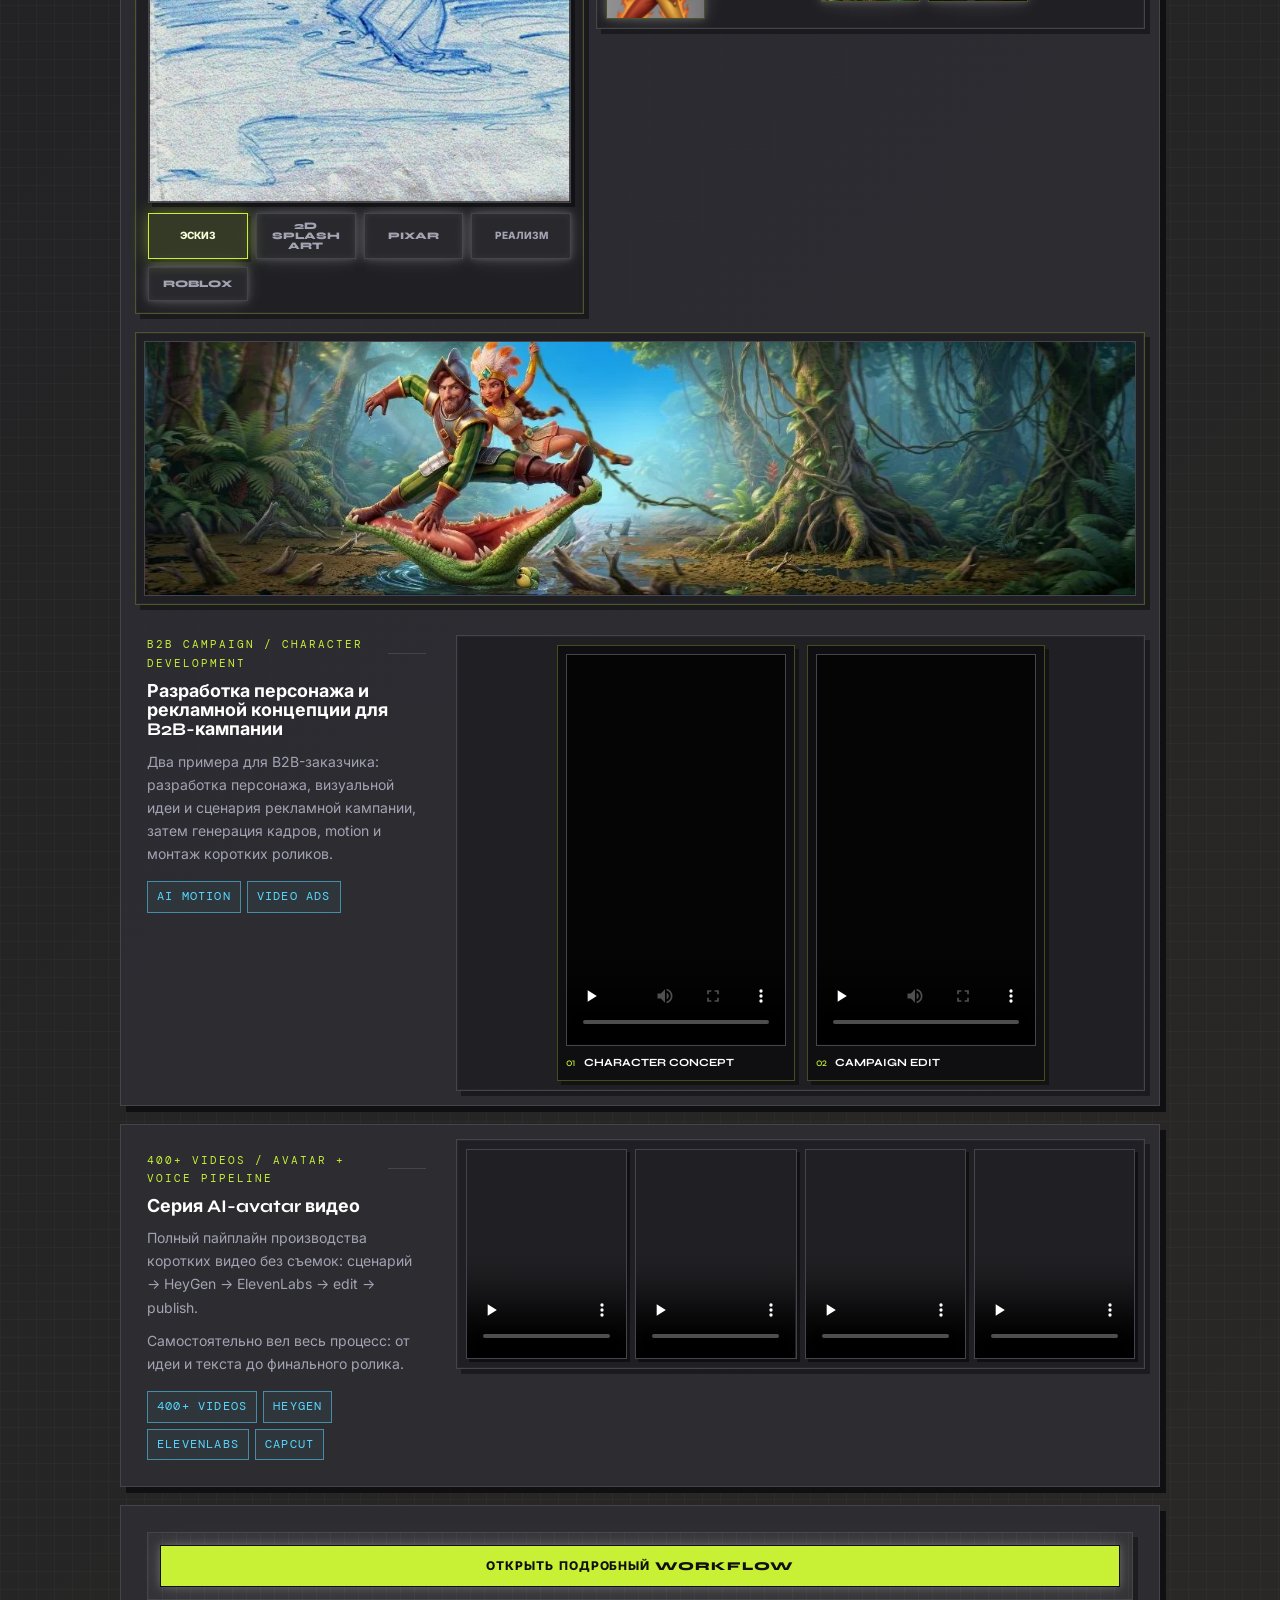
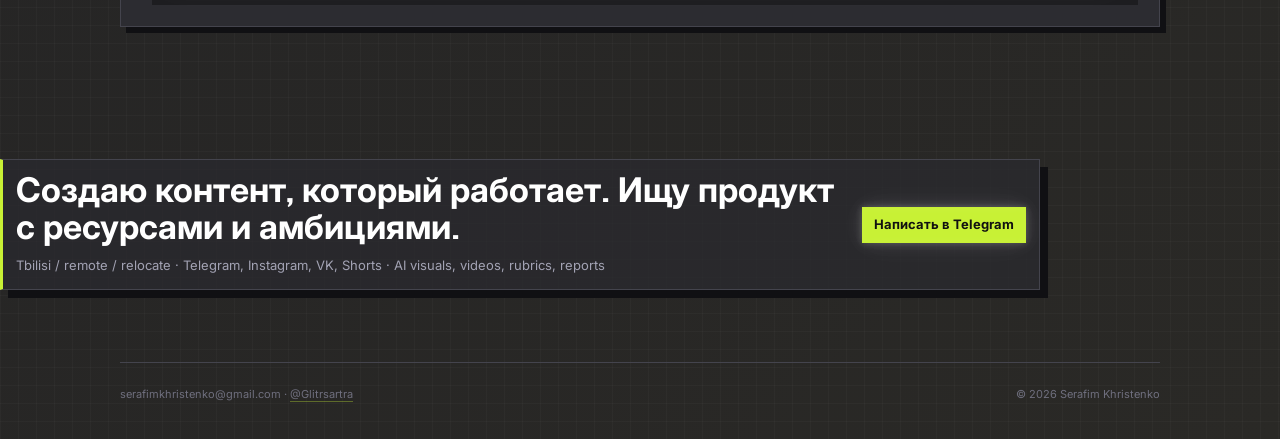
==== commit 6615a837: "revert: restore index.html and styles.css to 4c040de (before broken restore)" ====
--- a/2026-05-23/files-mentioned-by-the-user-index/index.html
+++ b/2026-05-23/files-mentioned-by-the-user-index/index.html
@@ -4,6 +4,9 @@
   <meta charset="utf-8">
   <meta name="viewport" content="width=device-width, initial-scale=1">
   <title>Serafim Khristenko - SMM / AI Content Creator Portfolio</title>
+  <link rel="preconnect" href="https://fonts.googleapis.com">
+  <link rel="preconnect" href="https://fonts.gstatic.com" crossorigin>
+  <link href="https://fonts.googleapis.com/css2?family=DM+Mono:wght@400;500&family=Inter:wght@400;500;600;700&family=Syne:wght@700;800&display=swap" rel="stylesheet">
   <link rel="stylesheet" href="styles.css?v=magical-white-glow">
 </head>
 <body>
@@ -28,7 +31,7 @@
     <section class="hero shell">
       <div class="hero-copy">
         <div>
-          <h1>SMM / AI Content Creator</h1>
+          <h1><span class="hero-title-line">SMM / AI</span><span class="hero-title-line hero-title-line--wide">Content Creator</span></h1>
           <div class="hero-actions">
             <a class="pixel-button primary" href="#cases">SMM-кейсы</a>
             <a class="pixel-button" href="#ai-production">AI-production</a>
@@ -37,7 +40,7 @@
         <div class="metrics" aria-label="Portfolio metrics">
           <div class="metric">
             <span class="metric-value">20k</span>
-            <span class="metric-label">organic growth</span>
+            <span class="metric-label">combined organic growth</span>
           </div>
           <div class="metric">
             <span class="metric-value">400+</span>
@@ -163,6 +166,12 @@
           </button>
           <button class="hero-collage-item hero-board-aj" type="button" data-gallery-item data-src="assets/board_ai_sunset_realism.webp" data-title="AI visual - sunset realism" data-text="Кинематографичный реалистичный вариант того же кадра: свет, ткань, атмосфера заката.">
             <img loading="lazy" src="assets/board_ai_sunset_realism.webp" alt="AI-визуал реалистичный: девушка в платье на закате у моря">
+          </button>
+          <button class="hero-collage-item hero-board-ak" type="button" data-gallery-item data-src="assets/board_ai_sunset_pixar.webp" data-title="AI visual - sunset Pixar style" data-text="Pixar-вариант заката: тёплый свет, мягкие облака и атмосфера анимационного кино.">
+            <img loading="lazy" src="assets/board_ai_sunset_pixar.webp" alt="AI-визуал в стиле Pixar: девушка у моря на закате">
+          </button>
+          <button class="hero-collage-item hero-board-al" type="button" data-gallery-item data-src="assets/board_ai_sunset_drama.webp" data-title="AI visual - sunset drama" data-text="Драматичный вариант с контрастным светом, объёмными облаками и насыщенной золотой палитрой.">
+            <img loading="lazy" src="assets/board_ai_sunset_drama.webp" alt="AI-визуал драматичный закат: девушка в платье у моря">
           </button>
         </div>
         <div class="hero-label">
@@ -199,17 +208,17 @@
               </ul>
               <div class="case-label case-label--result">Результат</div>
               <ul class="case-points">
-                <li class="case-result">Рост аудитории с 0 до 20 тыс. подписчиков органически.</li>
-                <li class="case-result">Образовательные рубрики, включая open calls, стабильно привлекают до 100 новых подписчиков в неделю.</li>
+                <li class="case-result">Рост аудитории с 0 до 12 тыс. подписчиков органически.</li>
+                <li class="case-result">Заметные публикации набирали от 23k до 47k просмотров.</li>
                 <li class="case-result">Контент стал точкой входа в участие: часть аудитории переходила в активное взаимодействие и вовлекалась в проекты.</li>
                 <li class="case-result">Через Instagram удалось собрать участников для офлайн-ивентов и проектов.</li>
                 <li class="case-result">Вокруг платформы сформировалось активное комьюнити художников и интересующейся аудитории.</li>
               </ul>
             </div>
             <div class="chip-row">
-              <span class="chip">0 -> 12k</span>
-              <span class="chip">organic</span>
-              <span class="chip">400+ popup</span>
+              <span class="chip chip--result">0 -> 12k organic</span>
+              <span class="chip chip--result">23k-47k top post views</span>
+              <span class="chip chip--result">400+ popup visitors</span>
             </div>
           </div>
           <div class="case-gallery" aria-label="The Gallery screenshots">
@@ -257,10 +266,10 @@
               </ul>
             </div>
             <div class="chip-row">
-              <span class="chip">40-100 продаж/сезон</span>
-              <span class="chip">2.5k → 10k</span>
-              <span class="chip">Reels / Shorts</span>
+              <span class="chip chip--result">2.5k -> 10k Instagram</span>
+              <span class="chip">Reels</span>
               <span class="chip">Telegram</span>
+              <span class="chip chip--result">40-100 sales / season</span>
             </div>
           </div>
           <div class="case-gallery kino-gallery" aria-label="Кино с Алисой screenshots">
@@ -312,10 +321,10 @@
               </ul>
             </div>
             <div class="chip-row">
-              <span class="chip">1000+ users / 3 мес</span>
-              <span class="chip">subscription flow</span>
+              <span class="chip chip--result">1000+ users / 3 months</span>
+              <span class="chip">FAQ</span>
               <span class="chip">Telegram</span>
-              <span class="chip">FAQ</span>
+              <span class="chip">support flow</span>
             </div>
           </div>
           <div class="case-gallery" aria-label="Pay Simple screenshots">
@@ -339,6 +348,7 @@
             </button>
           </div>
         </article>
+
       </div>
     </section>
 
@@ -404,51 +414,51 @@
             </div>
             <div class="production-visual ai-creative-gallery" aria-label="AI creative gallery">
               <button class="gallery-shot ai-creative-shot" type="button" data-gallery-item data-src="assets/ai_creative_01_pirate_house.webp" data-title="AI creative - 3D game asset" data-text="Объемный AI-креатив в casual-game стилистике: объект, понятный силуэт, чистый фон и готовность к анимации.">
-                <img src="assets/ai_creative_01_pirate_house.webp" alt="AI 3D pirate house creative" loading="lazy">
+                <img loading="lazy" src="assets/ai_creative_01_pirate_house.webp" alt="AI 3D pirate house creative" loading="lazy">
               </button>
               <button class="gallery-shot ai-creative-shot" type="button" data-gallery-item data-src="assets/ai_creative_02_king.webp" data-title="AI creative - king character" data-text="Персонажный визуал с рекламной читаемостью, костюмом, жестом и чистым контуром.">
-                <img src="assets/ai_creative_02_king.webp" alt="AI king character creative" loading="lazy">
+                <img loading="lazy" src="assets/ai_creative_02_king.webp" alt="AI king character creative" loading="lazy">
               </button>
               <button class="gallery-shot ai-creative-shot" type="button" data-gallery-item data-src="assets/ai_creative_03_pharaoh.webp" data-title="AI creative - pharaoh scene" data-text="Коммерческий character visual: персонаж, действие, эмоция и понятная сцена для короткого ролика.">
-                <img src="assets/ai_creative_03_pharaoh.webp" alt="AI pharaoh character scene" loading="lazy">
+                <img loading="lazy" src="assets/ai_creative_03_pharaoh.webp" alt="AI pharaoh character scene" loading="lazy">
               </button>
               <button class="gallery-shot ai-creative-shot" type="button" data-gallery-item data-src="assets/ai_creative_04_wizard_bird.webp" data-title="AI creative - wizard character" data-text="Фэнтези-персонаж с магическим prop, светом, окружением и акцентом на образ.">
-                <img src="assets/ai_creative_04_wizard_bird.webp" alt="AI wizard character with glowing bird" loading="lazy">
+                <img loading="lazy" src="assets/ai_creative_04_wizard_bird.webp" alt="AI wizard character with glowing bird" loading="lazy">
               </button>
               <button class="gallery-shot ai-creative-shot" type="button" data-gallery-item data-src="assets/ai_creative_05_wizard.webp" data-title="AI creative - fantasy poster" data-text="Постерный AI-визуал с насыщенной детализацией, реквизитом и ярким персонажем.">
-                <img src="assets/ai_creative_05_wizard.webp" alt="AI fantasy wizard poster" loading="lazy">
+                <img loading="lazy" src="assets/ai_creative_05_wizard.webp" alt="AI fantasy wizard poster" loading="lazy">
               </button>
               <button class="gallery-shot ai-creative-shot" type="button" data-gallery-item data-src="assets/ai_creative_06_neon_story.webp" data-title="AI creative - neon story visual" data-text="Неоновый character visual с книгой, эффектами и игровым промо-настроением.">
-                <img src="assets/ai_creative_06_neon_story.webp" alt="AI neon story character creative" loading="lazy">
+                <img loading="lazy" src="assets/ai_creative_06_neon_story.webp" alt="AI neon story character creative" loading="lazy">
               </button>
               <button class="gallery-shot ai-creative-shot" type="button" data-gallery-item data-src="assets/ai_creative_07_serpent_temple.webp" data-title="AI creative - serpent temple" data-text="Key visual для фэнтези-сеттинга: змея, храм, солнечный свет и вертикальная композиция.">
-                <img src="assets/ai_creative_07_serpent_temple.webp" alt="AI serpent temple key visual" loading="lazy">
+                <img loading="lazy" src="assets/ai_creative_07_serpent_temple.webp" alt="AI serpent temple key visual" loading="lazy">
               </button>
               <button class="gallery-shot ai-creative-shot" type="button" data-gallery-item data-src="assets/ai_creative_08_day_night_scene.webp" data-title="AI creative - day and night scene" data-text="Объемная сцена с контрастом миров, яркой цветовой системой и материалами для motion.">
-                <img src="assets/ai_creative_08_day_night_scene.webp" alt="AI colorful day and night scene" loading="lazy">
+                <img loading="lazy" src="assets/ai_creative_08_day_night_scene.webp" alt="AI colorful day and night scene" loading="lazy">
               </button>
               <button class="gallery-shot ai-creative-shot" type="button" data-gallery-item data-src="assets/ai_creative_09_alchemist_character.webp" data-title="AI creative - alchemist character" data-text="Персонажный визуал с эмоцией, предметом действия и зеленым световым акцентом.">
-                <img src="assets/ai_creative_09_alchemist_character.webp" alt="AI alchemist character creative" loading="lazy">
+                <img loading="lazy" src="assets/ai_creative_09_alchemist_character.webp" alt="AI alchemist character creative" loading="lazy">
               </button>
               <button class="gallery-shot ai-creative-shot" type="button" data-gallery-item data-src="assets/ai_creative_10_pizza_jester.webp" data-title="AI creative - pizza jester" data-text="Развлекательный персонажный креатив с динамикой, движением и понятным объектом внимания.">
-                <img src="assets/ai_creative_10_pizza_jester.webp" alt="AI pizza jester character creative" loading="lazy">
+                <img loading="lazy" src="assets/ai_creative_10_pizza_jester.webp" alt="AI pizza jester character creative" loading="lazy">
               </button>
               <button class="gallery-shot ai-creative-shot" type="button" data-gallery-item data-src="assets/ai_creative_11_bike_city.webp" data-title="AI creative - anime rider" data-text="Динамичный кадр для промо и short-form: движение камеры, городской масштаб и герой в центре.">
-                <img src="assets/ai_creative_11_bike_city.webp" alt="AI anime rider over city" loading="lazy">
+                <img loading="lazy" src="assets/ai_creative_11_bike_city.webp" alt="AI anime rider over city" loading="lazy">
               </button>
               <button class="gallery-shot ai-creative-shot" type="button" data-gallery-item data-src="assets/ai_creative_12_queen.webp" data-title="AI creative - queen portrait" data-text="Портретный AI-визуал с контролем света, украшений, цвета и выразительности персонажа.">
-                <img src="assets/ai_creative_12_queen.webp" alt="AI queen portrait creative" loading="lazy">
+                <img loading="lazy" src="assets/ai_creative_12_queen.webp" alt="AI queen portrait creative" loading="lazy">
               </button>
               <button class="gallery-shot ai-creative-shot" type="button" data-gallery-item data-src="assets/ai_creative_13_alchemist_scene.webp" data-title="AI creative - alchemist scene" data-text="Сценический CGI-кадр с персонажем, светом, лабораторией и пригодностью для продолжения в видео.">
-                <img src="assets/ai_creative_13_alchemist_scene.webp" alt="AI alchemist CGI scene" loading="lazy">
+                <img loading="lazy" src="assets/ai_creative_13_alchemist_scene.webp" alt="AI alchemist CGI scene" loading="lazy">
               </button>
               <button class="gallery-shot ai-creative-shot" type="button" data-gallery-item data-src="assets/ai_creative_14_gorilla_king.webp" data-title="AI creative - gorilla king" data-text="Персонажный AI-визуал для игровой рекламы: выразительный силуэт, корона, аксессуары и чистый светлый фон.">
-                <img src="assets/ai_creative_14_gorilla_king.webp" alt="AI gorilla king character creative" loading="lazy">
+                <img loading="lazy" src="assets/ai_creative_14_gorilla_king.webp" alt="AI gorilla king character creative" loading="lazy">
               </button>
             </div>
           </div>
           <button class="production-wide-visual" type="button" data-gallery-item data-src="assets/ai_production_wide_jungle.webp" data-title="B2B campaign - character development" data-text="Широкий key visual для B2B-рекламной кампании: разработка персонажей, динамичной сцены и визуальной концепции, которую можно продолжить в серии коротких AI-видео.">
-            <img src="assets/ai_production_wide_jungle.webp" alt="AI-креатив с персонажами в джунглях" loading="lazy">
+            <img loading="lazy" src="assets/ai_production_wide_jungle.webp" alt="AI-креатив с персонажами в джунглях" loading="lazy">
           </button>
           <div class="video-demo-section">
             <div class="production-copy">
@@ -456,29 +466,27 @@
               <h3>Разработка персонажа и рекламной концепции для B2B-кампании</h3>
               <p>Два примера для B2B-заказчика: разработка персонажа, визуальной идеи и сценария рекламной кампании, затем генерация кадров, motion и монтаж коротких роликов.</p>
               <div class="chip-row">
-                <span class="chip">character development</span>
-                <span class="chip">YouTube Shorts</span>
-                <span class="chip">B2B campaign</span>
                 <span class="chip">AI motion</span>
+                <span class="chip">video ads</span>
               </div>
             </div>
             <div class="production-visual ai-video-board" aria-label="AI-production video demos">
               <figure class="ai-video-card">
-                <video controls playsinline preload="metadata" src="assets/ai_production_demo_01.mp4#t=0.1">
+                <video controls playsinline preload="none" poster="assets/ai_production_demo_01_thumb.webp" src="assets/ai_production_demo_01.mp4#t=0.1">
                   Ваш браузер не поддерживает встроенное видео.
                 </video>
                 <figcaption>
                   <span>01</span>
-                  <strong>AI video demo</strong>
+                  <strong>Character concept</strong>
                 </figcaption>
               </figure>
               <figure class="ai-video-card">
-                <video controls playsinline preload="metadata" src="assets/ai_production_demo_02.mp4#t=0.1">
+                <video controls playsinline preload="none" poster="assets/ai_production_demo_02_thumb.webp" src="assets/ai_production_demo_02.mp4#t=0.1">
                   Ваш браузер не поддерживает встроенное видео.
                 </video>
                 <figcaption>
                   <span>02</span>
-                  <strong>AI video demo</strong>
+                  <strong>Campaign edit</strong>
                 </figcaption>
               </figure>
             </div>
@@ -493,28 +501,26 @@
             <p>Самостоятельно вел весь процесс: от идеи и текста до финального ролика.</p>
             <div class="chip-row">
               <span class="chip">400+ videos</span>
-              <span class="chip">Shorts / Reels</span>
               <span class="chip">HeyGen</span>
               <span class="chip">ElevenLabs</span>
               <span class="chip">CapCut</span>
             </div>
           </div>
           <div class="production-visual creative-grid avatar-video-placeholders" aria-label="AI avatar video demos">
-            <video class="avatar-demo-video" controls playsinline preload="none" src="assets/avatar_demo_01.mp4" aria-label="AI avatar demo 01"></video>
-            <video class="avatar-demo-video" controls playsinline preload="none" src="assets/avatar_demo_02.mp4" aria-label="AI avatar demo 02"></video>
-            <video class="avatar-demo-video" controls playsinline preload="none" src="assets/avatar_demo_03.mp4" aria-label="AI avatar demo 03"></video>
-            <video class="avatar-demo-video" controls playsinline preload="none" src="assets/avatar_demo_04.mp4" aria-label="AI avatar demo 04"></video>
+            <video class="avatar-demo-video" controls playsinline preload="none" poster="assets/avatar_demo_01_thumb.webp" src="assets/avatar_demo_01.mp4#t=0.1" aria-label="AI avatar demo 01"></video>
+            <video class="avatar-demo-video" controls playsinline preload="none" poster="assets/avatar_demo_02_thumb.webp" src="assets/avatar_demo_02.mp4#t=0.1" aria-label="AI avatar demo 02"></video>
+            <video class="avatar-demo-video" controls playsinline preload="none" poster="assets/avatar_demo_03_thumb.webp" src="assets/avatar_demo_03.mp4#t=0.1" aria-label="AI avatar demo 03"></video>
+            <video class="avatar-demo-video" controls playsinline preload="none" poster="assets/avatar_demo_04_thumb.webp" src="assets/avatar_demo_04.mp4#t=0.1" aria-label="AI avatar demo 04"></video>
           </div>
         </article>
 
         <article class="production-panel workflow-panel">
           <div class="production-copy">
-            <div class="section-kicker">keyframes / low-res demos / token economy</div>
-            <h3>Как устроен production-процесс</h3>
-            <p class="workflow-lead">Строю AI-production как систему итераций: сначала keyframes и low-res демо, финальный рендер — только для выбранных вариантов. Так экономятся токены, время и бюджет.</p>
-
             <div class="workflow-spoiler" data-spoiler>
               <div class="workflow-spoiler-body" data-spoiler-body>
+                <div class="section-kicker">keyframes / low-res demos / token economy</div>
+                <h3>Как устроен production-процесс</h3>
+                <p class="workflow-lead">Строю AI-production как систему итераций: сначала keyframes и low-res демо, финальный рендер — только для выбранных вариантов. Так экономятся токены, время и бюджет.</p>
                 <div class="workflow-detail-grid">
                   <section class="workflow-detail-card">
                     <h4>Алгоритм промптинга</h4>
@@ -540,7 +546,7 @@
 
     <section class="cta-band shell">
       <div>
-        <strong>Ищу команду с AI-продуктом — давайте познакомимся.</strong>
+        <strong>Создаю контент, который работает. Ищу продукт с ресурсами и амбициями.</strong>
         <span>Tbilisi / remote / relocate · Telegram, Instagram, VK, Shorts · AI visuals, videos, rubrics, reports</span>
       </div>
       <a class="pixel-button primary" href="https://t.me/Glitrsartra">Написать в Telegram</a>
--- a/2026-05-23/files-mentioned-by-the-user-index/styles.css
+++ b/2026-05-23/files-mentioned-by-the-user-index/styles.css
@@ -36,7 +36,7 @@
     linear-gradient(0deg, rgba(255, 255, 255, 0.022) 1px, transparent 1px) 0 0 / 18px 18px,
     linear-gradient(135deg, #2c2c2f 0%, #202024 44%, #2a2926 100%);
   color: var(--text);
-  font-family: "DM Mono", "SFMono-Regular", Consolas, monospace;
+  font-family: Inter, system-ui, sans-serif;
   font-size: 14px;
   line-height: 1.65;
   overflow-x: hidden;
@@ -221,6 +221,7 @@
 
 .brand-role {
   color: var(--quiet);
+  font-family: "DM Mono", "SFMono-Regular", Consolas, monospace;
   font-size: 11px;
   letter-spacing: 0.12em;
   text-transform: uppercase;
@@ -291,7 +292,8 @@
   color: var(--acid);
   border: 1px solid var(--acid);
   box-shadow: 3px 3px 0 rgba(0, 0, 0, 0.35);
-  font-size: 10px;
+  font-family: "DM Mono", "SFMono-Regular", Consolas, monospace;
+  font-size: 11px;
   letter-spacing: 0.16em;
   text-transform: uppercase;
 }
@@ -310,7 +312,7 @@
   margin: 0;
   font-family: "Syne", Inter, system-ui, sans-serif;
   color: #fff;
-  line-height: 1.1;
+  line-height: 0.98;
   letter-spacing: 0;
 }
 
@@ -338,7 +340,7 @@
   filter: grayscale(15%);
 }
 
-
+.hero-copy p {
   max-width: 610px;
   margin: 20px 0 0;
   color: var(--muted);
@@ -382,9 +384,9 @@
 .metric-value {
   display: block;
   color: var(--acid);
-  font-family: "Syne", Inter, system-ui, sans-serif;
-  font-size: clamp(28px, 3.5vw, 38px);
-  font-weight: 800;
+  font-family: "DM Mono", "SFMono-Regular", Consolas, monospace;
+  font-size: clamp(28px, 4.5vw, 34px);
+  font-weight: 500;
   line-height: 1;
 }
 
@@ -392,6 +394,7 @@
   display: block;
   margin-top: 7px;
   color: var(--quiet);
+  font-family: "DM Mono", "SFMono-Regular", Consolas, monospace;
   font-size: 11px;
   letter-spacing: 0.1em;
   text-transform: uppercase;
@@ -772,6 +775,38 @@
   translate: 0 80px;
 }
 
+.hero-board-ai {
+  --tilt: rotate(-3deg);
+  grid-column: 5 / span 2;
+  grid-row: 6 / span 3;
+  margin: -8px -12px 12px 8px;
+  z-index: 9;
+}
+
+.hero-board-aj {
+  --tilt: rotate(4deg);
+  grid-column: 5 / span 2;
+  grid-row: 6 / span 3;
+  margin: 18px -18px -12px 18px;
+  z-index: 10;
+}
+
+.hero-board-ak {
+  --tilt: rotate(-2deg);
+  grid-column: 6 / span 1;
+  grid-row: 7 / span 2;
+  margin: -10px -8px 8px 4px;
+  z-index: 11;
+}
+
+.hero-board-al {
+  --tilt: rotate(3deg);
+  grid-column: 5 / span 1;
+  grid-row: 8 / span 2;
+  margin: -6px 8px 10px -10px;
+  z-index: 10;
+}
+
 .hero-cover-a {
   --tilt: rotate(-4deg);
   left: 4%;
@@ -871,11 +906,12 @@
   grid-template-columns: 1fr auto;
   gap: 12px;
   align-items: end;
-  padding: 12px;
-  background: rgba(22, 22, 25, 0.93);
-  border: 1px solid var(--line);
-  box-shadow: 5px 5px 0 rgba(0, 0, 0, 0.45);
-  backdrop-filter: blur(14px);
+  z-index: 40;
+  padding: 14px;
+  background: rgba(16, 16, 19, 0.96);
+  border: 1px solid rgba(200, 241, 53, 0.58);
+  box-shadow: 6px 6px 0 rgba(0, 0, 0, 0.55), 0 0 28px rgba(200, 241, 53, 0.1);
+  backdrop-filter: blur(18px);
 }
 
 .hero-label strong {
@@ -897,6 +933,7 @@
   color: var(--cyan);
   border: 1px solid currentColor;
   padding: 4px 8px;
+  font-family: "DM Mono", "SFMono-Regular", Consolas, monospace;
   font-size: 11px;
   letter-spacing: 0.12em;
   text-transform: uppercase;
@@ -928,6 +965,7 @@
   gap: 10px;
   margin-bottom: 10px;
   color: var(--acid);
+  font-family: "DM Mono", "SFMono-Regular", Consolas, monospace;
   font-size: 11px;
   letter-spacing: 0.18em;
   text-transform: uppercase;
@@ -942,15 +980,27 @@
 }
 
 h2 {
-  font-size: clamp(32px, 4.8vw, 52px);
+  font-size: clamp(32px, 4.4vw, 52px);
   font-weight: 800;
   text-shadow: 4px 4px 0 var(--shadow);
+}
+
+h3 {
+  font-size: clamp(20px, 2.2vw, 28px);
+}
+
+.section-head h2 {
+  overflow-wrap: normal;
+}
+
+#ai-production .section-head h2 {
+  white-space: nowrap;
 }
 
 .section-note {
   max-width: 430px;
   color: var(--muted);
-  font-size: 12px;
+  font-size: 14px;
   text-align: right;
 }
 
@@ -958,14 +1008,80 @@
   display: grid;
   gap: 8px;
 }
+
+.fit-spoiler {
+  position: relative;
+}
+
+.fit-spoiler .fit-table {
+  max-height: 280px;
+  overflow: hidden;
+  transition: max-height 400ms ease;
+}
+
+.fit-spoiler.is-open .fit-table {
+  max-height: 2000px;
+}
+
+.fit-collapsed {
+  opacity: 0.5;
+  transition: opacity 300ms ease;
+}
+
+.fit-spoiler.is-open .fit-collapsed {
+  opacity: 1;
+}
+
+.fit-spoiler-fade {
+  position: absolute;
+  bottom: 44px;
+  left: 0;
+  right: 0;
+  height: 80px;
+  background: linear-gradient(to bottom, transparent, var(--bg-deep));
+  pointer-events: none;
+  transition: opacity 300ms ease;
+}
+
+.fit-spoiler.is-open .fit-spoiler-fade {
+  opacity: 0;
+}
+
+.fit-spoiler-toggle {
+  display: block;
+  width: 100%;
+  margin-top: 8px;
+  padding: 10px;
+  color: var(--acid);
+  background: transparent;
+  border: 1px solid var(--acid);
+  box-shadow: 3px 3px 0 var(--shadow);
+  font-family: "DM Mono", monospace;
+  font-size: 11px;
+  font-weight: 700;
+  letter-spacing: 0.12em;
+  text-transform: uppercase;
+  cursor: pointer;
+  transition: background 180ms ease, color 180ms ease;
+}
+
+.fit-spoiler-toggle:hover {
+  background: rgba(200, 241, 53, 0.08);
+}
+
+.fit-spoiler.is-open .fit-spoiler-toggle {
+  color: var(--muted);
+  border-color: var(--line);
+}
+
 
 .fit-row {
   position: relative;
   display: grid;
-  grid-template-columns: minmax(190px, 0.72fr) minmax(0, 1.38fr) 86px;
+  grid-template-columns: minmax(190px, 1fr) minmax(0, 1fr) minmax(116px, auto);
   gap: 12px;
   align-items: stretch;
-  padding: 10px;
+  padding: 14px;
   background: rgba(45, 45, 50, 0.92);
   border: 1px solid var(--line);
   box-shadow: 5px 5px 0 var(--shadow);
@@ -989,7 +1105,7 @@
   min-height: 44px;
   color: var(--acid);
   background: rgba(17, 17, 20, 0.94);
-  font-family: "Syne", Inter, system-ui, sans-serif;
+  font-family: "DM Mono", "SFMono-Regular", Consolas, monospace;
   font-size: 11px;
   letter-spacing: 0.12em;
   text-transform: uppercase;
@@ -1003,17 +1119,18 @@
 
 .fit-row > span {
   min-width: 0;
-  color: var(--muted);
-  font-size: 12px;
-  line-height: 1.45;
+  color: var(--text);
+  font-family: Inter, system-ui, sans-serif;
+  font-size: 14px;
+  line-height: 1.55;
 }
 
 .fit-row > span:first-child {
   color: #fff;
-  font-family: "Syne", Inter, system-ui, sans-serif;
+  font-family: Inter, system-ui, sans-serif;
   font-size: 14px;
-  font-weight: 700;
-  line-height: 1.45;
+  font-weight: 600;
+  line-height: 1.55;
 }
 
 .fit-row > strong {
@@ -1027,8 +1144,10 @@
   border: 1px solid #111;
   box-shadow: 4px 4px 0 rgba(0, 0, 0, 0.5);
   font-family: "Syne", Inter, system-ui, sans-serif;
-  font-size: 18px;
-  line-height: 1;
+  padding: 8px 10px;
+  font-size: 14px;
+  line-height: 1.1;
+  text-align: center;
 }
 
 .case-list {
@@ -1089,7 +1208,7 @@
   position: relative;
   display: grid;
   grid-template-columns: minmax(0, 1fr);
-  gap: 14px;
+  gap: 18px;
   padding: 22px;
   background: rgba(42, 42, 47, 0.92);
   border: 1px solid var(--line);
@@ -1113,7 +1232,7 @@
 }
 
 .thumbnail-showcase .case-card {
-  gap: 12px;
+  gap: 18px;
   padding: 0;
   background: transparent;
   border: 0;
@@ -1177,7 +1296,8 @@
   background: var(--acid);
   border: 1px solid #111;
   box-shadow: 3px 3px 0 rgba(0, 0, 0, 0.55);
-  font-size: 10px;
+  font-family: "DM Mono", "SFMono-Regular", Consolas, monospace;
+  font-size: 11px;
   letter-spacing: 0.12em;
   line-height: 1.2;
   text-transform: uppercase;
@@ -1399,14 +1519,14 @@
 }
 
 .case-copy h3 {
-  font-size: clamp(19px, 2.2vw, 29px);
+  font-size: clamp(20px, 2.2vw, 28px);
   font-weight: 800;
 }
 
 .case-copy p {
   margin: 8px 0 0;
   color: var(--muted);
-  font-size: 12px;
+  font-size: 14px;
 }
 
 .case-label {
@@ -1416,6 +1536,7 @@
   margin-top: 18px;
   margin-bottom: 4px;
   padding: 3px 10px 3px 8px;
+  font-family: "DM Mono", "SFMono-Regular", Consolas, monospace;
   font-size: 11px;
   font-weight: 700;
   letter-spacing: 0.14em;
@@ -1461,7 +1582,7 @@
   position: relative;
   padding-left: 16px;
   color: var(--muted);
-  font-size: 12px;
+  font-size: 14px;
   line-height: 1.55;
   margin-bottom: 8px;
 }
@@ -1492,14 +1613,74 @@
 .chip {
   display: inline-flex;
   align-items: center;
-  min-height: 26px;
-  padding: 4px 8px;
+  min-height: 28px;
+  padding: 5px 9px;
   color: var(--cyan);
   border: 1px solid rgba(88, 215, 255, 0.54);
   background: rgba(88, 215, 255, 0.06);
+  font-family: "DM Mono", "SFMono-Regular", Consolas, monospace;
   font-size: 12px;
   letter-spacing: 0.1em;
   text-transform: uppercase;
+}
+
+.chip--result {
+  color: #111;
+  background: var(--acid);
+  border-color: var(--acid);
+  font-weight: 500;
+}
+
+.channel-evidence {
+  display: grid;
+  grid-template-columns: minmax(220px, 0.7fr) minmax(0, 1.3fr);
+  gap: 18px;
+  padding: 22px;
+  background: rgba(42, 42, 47, 0.92);
+  border: 1px solid var(--line);
+  box-shadow: 8px 8px 0 var(--shadow);
+}
+
+.channel-evidence-copy h3 {
+  font-size: clamp(20px, 2.2vw, 28px);
+}
+
+.channel-evidence-copy p {
+  margin: 10px 0 0;
+  color: var(--muted);
+  font-size: 14px;
+}
+
+.channel-evidence-grid {
+  display: grid;
+  grid-template-columns: repeat(3, minmax(0, 1fr));
+  gap: 10px;
+}
+
+.evidence-slot {
+  display: grid;
+  align-content: end;
+  min-height: 150px;
+  padding: 14px;
+  background:
+    linear-gradient(135deg, rgba(200, 241, 53, 0.07), transparent 46%),
+    rgba(17, 17, 20, 0.72);
+  border: 1px dashed rgba(200, 241, 53, 0.44);
+}
+
+.evidence-slot strong {
+  color: #fff;
+  font-family: "Syne", Inter, system-ui, sans-serif;
+  font-size: 16px;
+  line-height: 1.1;
+}
+
+.evidence-slot span {
+  margin-top: 8px;
+  color: var(--muted);
+  font-family: "DM Mono", "SFMono-Regular", Consolas, monospace;
+  font-size: 12px;
+  line-height: 1.4;
 }
 
 .fan {
@@ -1566,9 +1747,22 @@
 .cv-card,
 .experience-item,
 .project-tile {
+  background: transparent;
+  border: 1px solid var(--line);
+  box-shadow: none;
+}
+
+.cv-card:not(.cv-card--flat),
+.experience-item:not(.experience-item--flat) {
   background: rgba(45, 45, 50, 0.92);
-  border: 1px solid var(--line);
   box-shadow: 6px 6px 0 var(--shadow);
+}
+
+.cv-card--flat,
+.experience-item--flat {
+  background: transparent;
+  border-color: transparent;
+  box-shadow: none;
 }
 
 .tool-card {
@@ -1589,7 +1783,7 @@
 .cv-card p {
   margin: 9px 0 0;
   color: var(--muted);
-  font-size: 12px;
+  font-size: 14px;
 }
 
 .production-stack {
@@ -1640,7 +1834,7 @@
 .production-copy p {
   margin: 10px 0 0;
   color: var(--muted);
-  font-size: 12px;
+  font-size: 14px;
 }
 
 .workflow-lead {
@@ -1761,9 +1955,12 @@
   grid-template-columns: repeat(auto-fit, minmax(96px, 1fr));
   align-content: start;
   gap: 8px;
+  overflow: hidden;
 }
 
 .ai-creative-shot {
+  width: 100%;
+  min-width: 0;
   min-height: 0;
   aspect-ratio: 1;
   border-color: rgba(200, 241, 53, 0.24);
@@ -1871,9 +2068,10 @@
 }
 
 .ai-video-board {
-  display: grid;
-  grid-template-columns: repeat(2, minmax(0, 1fr));
+  display: flex;
   gap: 12px;
+  justify-content: center;
+  align-items: flex-start;
 }
 
 .ai-video-card {
@@ -1883,13 +2081,14 @@
   background: rgba(10, 10, 13, 0.74);
   border: 1px solid rgba(200, 241, 53, 0.28);
   box-shadow: 4px 4px 0 rgba(0, 0, 0, 0.42);
+  flex: 0 0 auto;
 }
 
 .ai-video-card video {
   display: block;
-  width: 100%;
-  aspect-ratio: 16 / 9;
-  object-fit: cover;
+  width: 220px;
+  aspect-ratio: 9 / 16;
+  object-fit: contain;
   background: #050505;
   border: 1px solid var(--line);
 }
@@ -1949,7 +2148,6 @@
 
 .workflow-spoiler {
   position: relative;
-  margin-top: 16px;
   padding: 12px;
   background:
     linear-gradient(90deg, rgba(255, 255, 255, 0.035) 1px, transparent 1px) 0 0 / 14px 14px,
@@ -1958,32 +2156,20 @@
   box-shadow: 5px 5px 0 rgba(0, 0, 0, 0.34);
 }
 
-.workflow-spoiler::after {
-  content: "";
-  position: absolute;
-  left: 12px;
-  right: 12px;
-  bottom: 58px;
-  z-index: 2;
-  height: 190px;
-  pointer-events: none;
-  background: linear-gradient(180deg, transparent, rgba(36, 36, 42, 0.96) 68%, rgba(36, 36, 42, 1));
-  opacity: 1;
-  transition: opacity 180ms ease;
-}
-
-.workflow-spoiler.is-open::after {
+.workflow-spoiler-body {
+  max-height: 0;
   opacity: 0;
-}
-
-.workflow-spoiler-body {
-  max-height: 310px;
   overflow: hidden;
-  transition: max-height 260ms ease;
+  transition: max-height 260ms ease, opacity 180ms ease;
 }
 
 .workflow-spoiler.is-open .workflow-spoiler-body {
   max-height: 1500px;
+  opacity: 1;
+}
+
+.workflow-spoiler-body .workflow-lead {
+  margin-bottom: 16px;
 }
 
 .workflow-detail-grid {
@@ -2009,7 +2195,7 @@
 
 .workflow-detail-card p {
   margin-top: 8px;
-  font-size: 12px;
+  font-size: 14px;
   line-height: 1.52;
 }
 
@@ -2018,7 +2204,7 @@
   z-index: 3;
   width: 100%;
   min-height: 42px;
-  margin-top: 12px;
+  margin-top: 0;
   color: #101010;
   background: var(--acid);
   border: 1px solid #101010;
@@ -2035,6 +2221,10 @@
   box-shadow: 0 0 0 1px #fff, 0 0 24px rgba(200, 241, 53, 0.46), 4px 4px 0 var(--shadow);
 }
 
+.workflow-spoiler.is-open .workflow-spoiler-toggle {
+  margin-top: 12px;
+}
+
 .production-experience {
   padding: 18px;
 }
@@ -2095,8 +2285,8 @@
   display: none;
   align-items: center;
   justify-content: center;
-  padding: 22px;
-  background: rgba(8, 8, 10, 0.88);
+  padding: 16px;
+  background: rgba(8, 8, 10, 0.92);
 }
 
 .lightbox.open {
@@ -2106,11 +2296,11 @@
 .lightbox-panel {
   position: relative;
   width: min(1120px, 100%);
-  max-height: min(840px, calc(100vh - 44px));
-  display: grid;
-  grid-template-columns: minmax(0, 1fr) 280px;
-  gap: 14px;
-  padding: 14px;
+  max-height: min(900px, calc(100vh - 32px));
+  display: grid;
+  grid-template-columns: minmax(0, 1fr) 260px;
+  gap: 10px;
+  padding: 10px;
   background: var(--surface-3);
   border: 1px solid var(--line);
   box-shadow: 10px 10px 0 #000;
@@ -2118,17 +2308,19 @@
 
 .lightbox-image {
   display: grid;
-  align-items: center;
+  align-items: stretch;
   min-height: 0;
-  background: #101013;
+  background: #080809;
   border: 1px solid var(--line);
+  overflow: hidden;
 }
 
 .lightbox-photo {
   width: 100%;
   height: 100%;
-  max-height: calc(100vh - 92px);
+  max-height: calc(100vh - 52px);
   object-fit: contain;
+  display: block;
 }
 
 .lightbox-placeholder {
@@ -2152,7 +2344,7 @@
 
 .lightbox-meta p {
   color: var(--muted);
-  font-size: 12px;
+  font-size: 14px;
 }
 
 .lightbox-close {
@@ -2171,14 +2363,15 @@
 
 .cv-hero {
   display: grid;
-  grid-template-columns: minmax(0, 1fr) 320px;
-  gap: 28px;
+  grid-template-columns: minmax(0, 1fr) 260px;
+  gap: 24px;
   align-items: stretch;
-  padding: 58px 0 34px;
+  padding: 80px 0 34px;
 }
 
 .cv-title {
-  padding: 26px;
+  padding: 32px 26px 26px;
+  overflow: hidden;
   background: rgba(44, 44, 49, 0.84);
   border: 1px solid var(--line);
   box-shadow: 8px 8px 0 var(--shadow);
@@ -2191,9 +2384,9 @@
 .cv-title .glow-name {
   max-width: 900px;
   color: #fff;
-  font-size: clamp(36px, 5.5vw, 76px);
+  font-size: clamp(22px, 2.6vw, 40px);
   text-shadow:
-    5px 5px 0 #0f0f12,
+    4px 4px 0 #0f0f12,
     0 0 22px rgba(255, 255, 255, 0.28),
     0 0 56px rgba(200, 241, 53, 0.18);
 }
@@ -2320,7 +2513,8 @@
 
 .photo-hint {
   color: var(--quiet);
-  font-size: 10px;
+  font-family: "DM Mono", "SFMono-Regular", Consolas, monospace;
+  font-size: 11px;
   line-height: 1;
   text-transform: uppercase;
 }
@@ -2443,7 +2637,7 @@
   margin-top: 6px;
   padding-left: 16px;
   color: var(--muted);
-  font-size: 12px;
+  font-size: 14px;
 }
 
 .experience-item li::before {
@@ -2469,7 +2663,19 @@
   color: var(--muted);
   background: rgba(255, 255, 255, 0.025);
   border: 1px solid var(--line);
+  font-family: "DM Mono", "SFMono-Regular", Consolas, monospace;
   font-size: 12px;
+}
+
+.meme-chip-list {
+  margin-top: 12px;
+}
+
+.metric-disclaimer {
+  margin: 10px 0 0;
+  color: var(--quiet) !important;
+  font-family: "DM Mono", "SFMono-Regular", Consolas, monospace;
+  font-size: 11px !important;
 }
 
 .work-strip {
@@ -2518,7 +2724,7 @@
 .project-tile p {
   margin: 8px 0 0;
   color: var(--muted);
-  font-size: 12px;
+  font-size: 14px;
 }
 
 @media (max-width: 980px) {
@@ -2564,6 +2770,10 @@
     grid-template-columns: 1fr;
   }
 
+  .channel-evidence {
+    grid-template-columns: 1fr;
+  }
+
   .video-demo-section {
     grid-template-columns: 1fr;
   }
@@ -2579,7 +2789,7 @@
 
 @media (max-width: 700px) {
   body {
-    font-size: 13px;
+    font-size: 14px;
   }
 
   .shell {
@@ -2734,12 +2944,16 @@
     grid-template-columns: 1fr;
   }
 
+  .channel-evidence-grid {
+    grid-template-columns: 1fr;
+  }
+
   .workflow-detail-grid {
     grid-template-columns: 1fr;
   }
 
-  .workflow-spoiler-body {
-    max-height: 380px;
+  .workflow-spoiler.is-open .workflow-spoiler-body {
+    max-height: 1800px;
   }
 
   .metrics {
@@ -2964,11 +3178,20 @@
 }
 
 h1 {
-  font-size: clamp(42px, 6vw, 82px);
+  font-size: clamp(40px, 4vw, 56px);
+}
+
+.hero-title-line {
+  display: block;
+  white-space: nowrap;
+}
+
+.hero-title-line--wide {
+  font-size: 0.64em;
 }
 
 h2 {
-  font-size: clamp(28px, 4vw, 48px);
+  font-size: clamp(32px, 4.4vw, 52px);
 }
 
 .section {
@@ -2977,25 +3200,28 @@
 
 .hero-collage {
   min-height: 450px;
-  padding: 8px 8px 92px;
+  padding: 8px 8px 124px;
   grid-auto-rows: 36px;
 }
 
 .hero-label {
-  padding: 10px;
+  padding: 14px;
 }
 
 .hero-label strong {
-  font-size: 16px;
-}
-
-.case-card,
+  font-size: 18px;
+}
+
+.case-card {
+  padding: 22px;
+}
+
 .production-panel {
-  padding: 10px;
+  padding: 14px;
 }
 
 .production-copy {
-  padding: 8px;
+  padding: 12px;
 }
 
 .production-visual,
@@ -3017,9 +3243,15 @@
   padding: 13px;
 }
 
+@media (max-width: 980px) {
+  .hero-title-line--wide {
+    font-size: 0.9em;
+  }
+}
+
 @media (max-width: 700px) {
   body {
-    font-size: 12px;
+    font-size: 13px;
   }
 
   .shell {
@@ -3036,20 +3268,24 @@
 
   .hero-collage {
     grid-auto-rows: 36px;
-    padding-bottom: 82px;
+    padding-bottom: 144px;
   }
 
   h1 {
-    font-size: clamp(36px, 13vw, 60px);
+    font-size: 30px;
   }
 
   h2 {
-    font-size: clamp(26px, 9vw, 40px);
-  }
-}
-
-/* Three-layer white glow for interactive elements */
-a,
+    font-size: clamp(28px, 8vw, 36px);
+  }
+
+  #ai-production .section-head h2 {
+    font-size: 26px;
+    letter-spacing: -0.03em;
+  }
+}
+
+/* Three-layer white glow for control surfaces */
 button,
 [role="button"],
 input,
@@ -3071,8 +3307,6 @@
     transform 180ms ease;
 }
 
-a:hover,
-a:focus-visible,
 button:hover,
 button:focus-visible,
 [role="button"]:hover,
@@ -3099,6 +3333,23 @@
   filter: brightness(1.07);
 }
 
+.contact-line a,
+.footer a {
+  text-decoration-color: rgba(200, 241, 53, 0.34);
+  text-decoration-thickness: 1px;
+  text-underline-offset: 3px;
+  transition: color 160ms ease, text-decoration-color 160ms ease;
+}
+
+.contact-line a:hover,
+.contact-line a:focus-visible,
+.footer a:hover,
+.footer a:focus-visible {
+  color: var(--acid);
+  text-decoration-color: var(--acid);
+  filter: none;
+}
+
 .nav a,
 .pixel-button,
 .gallery-shot,
